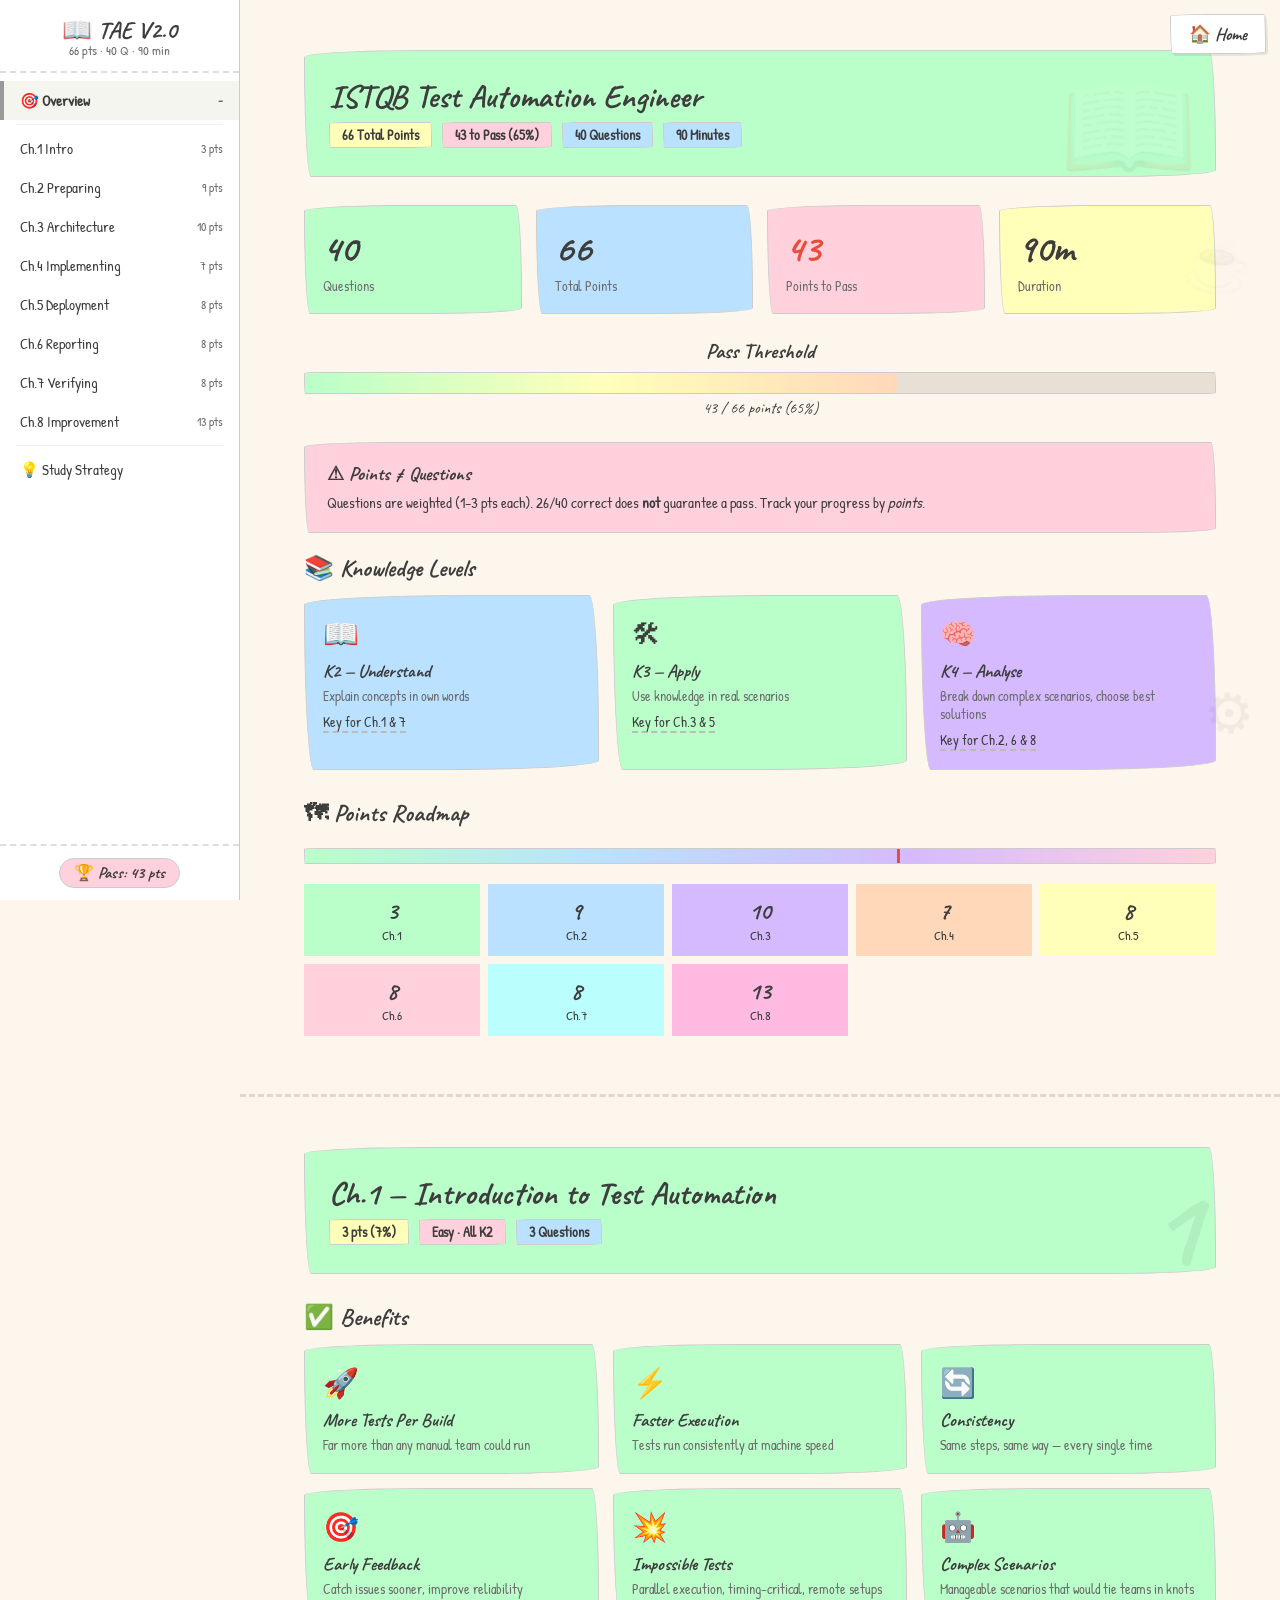
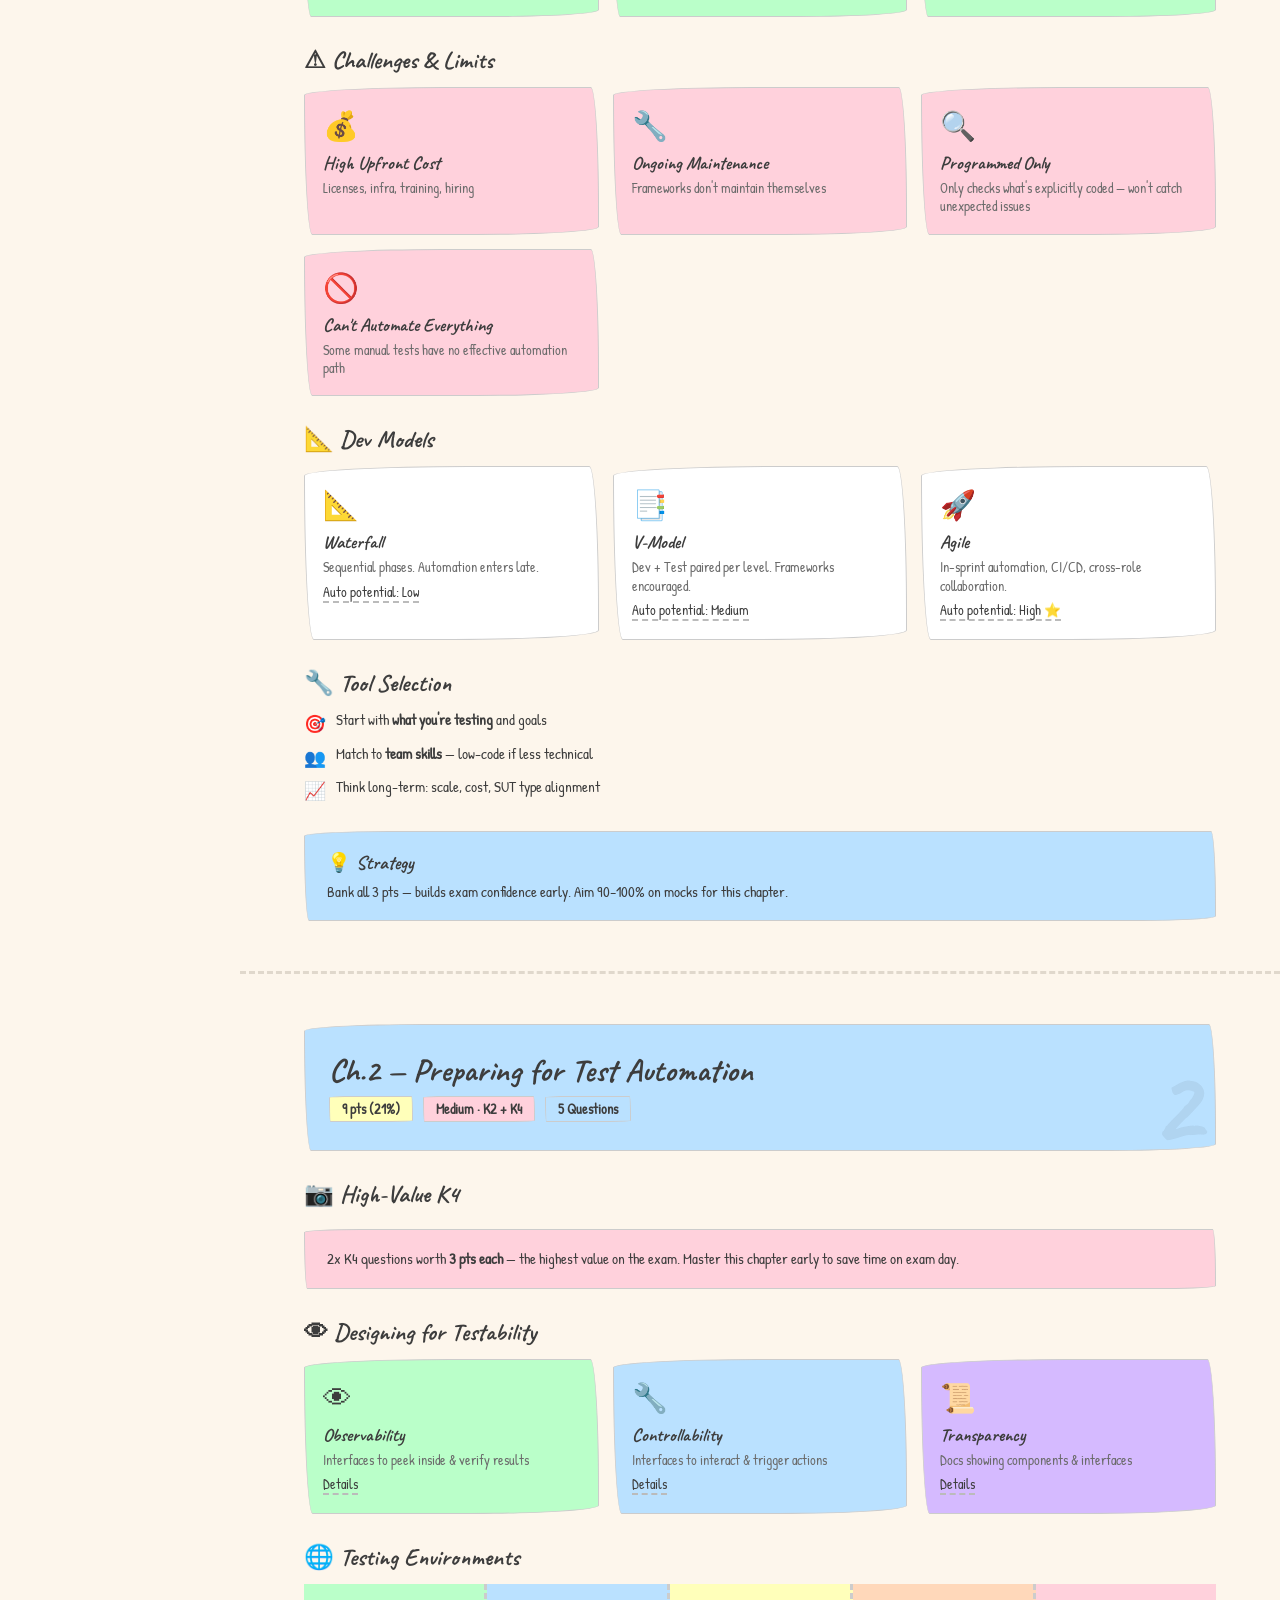
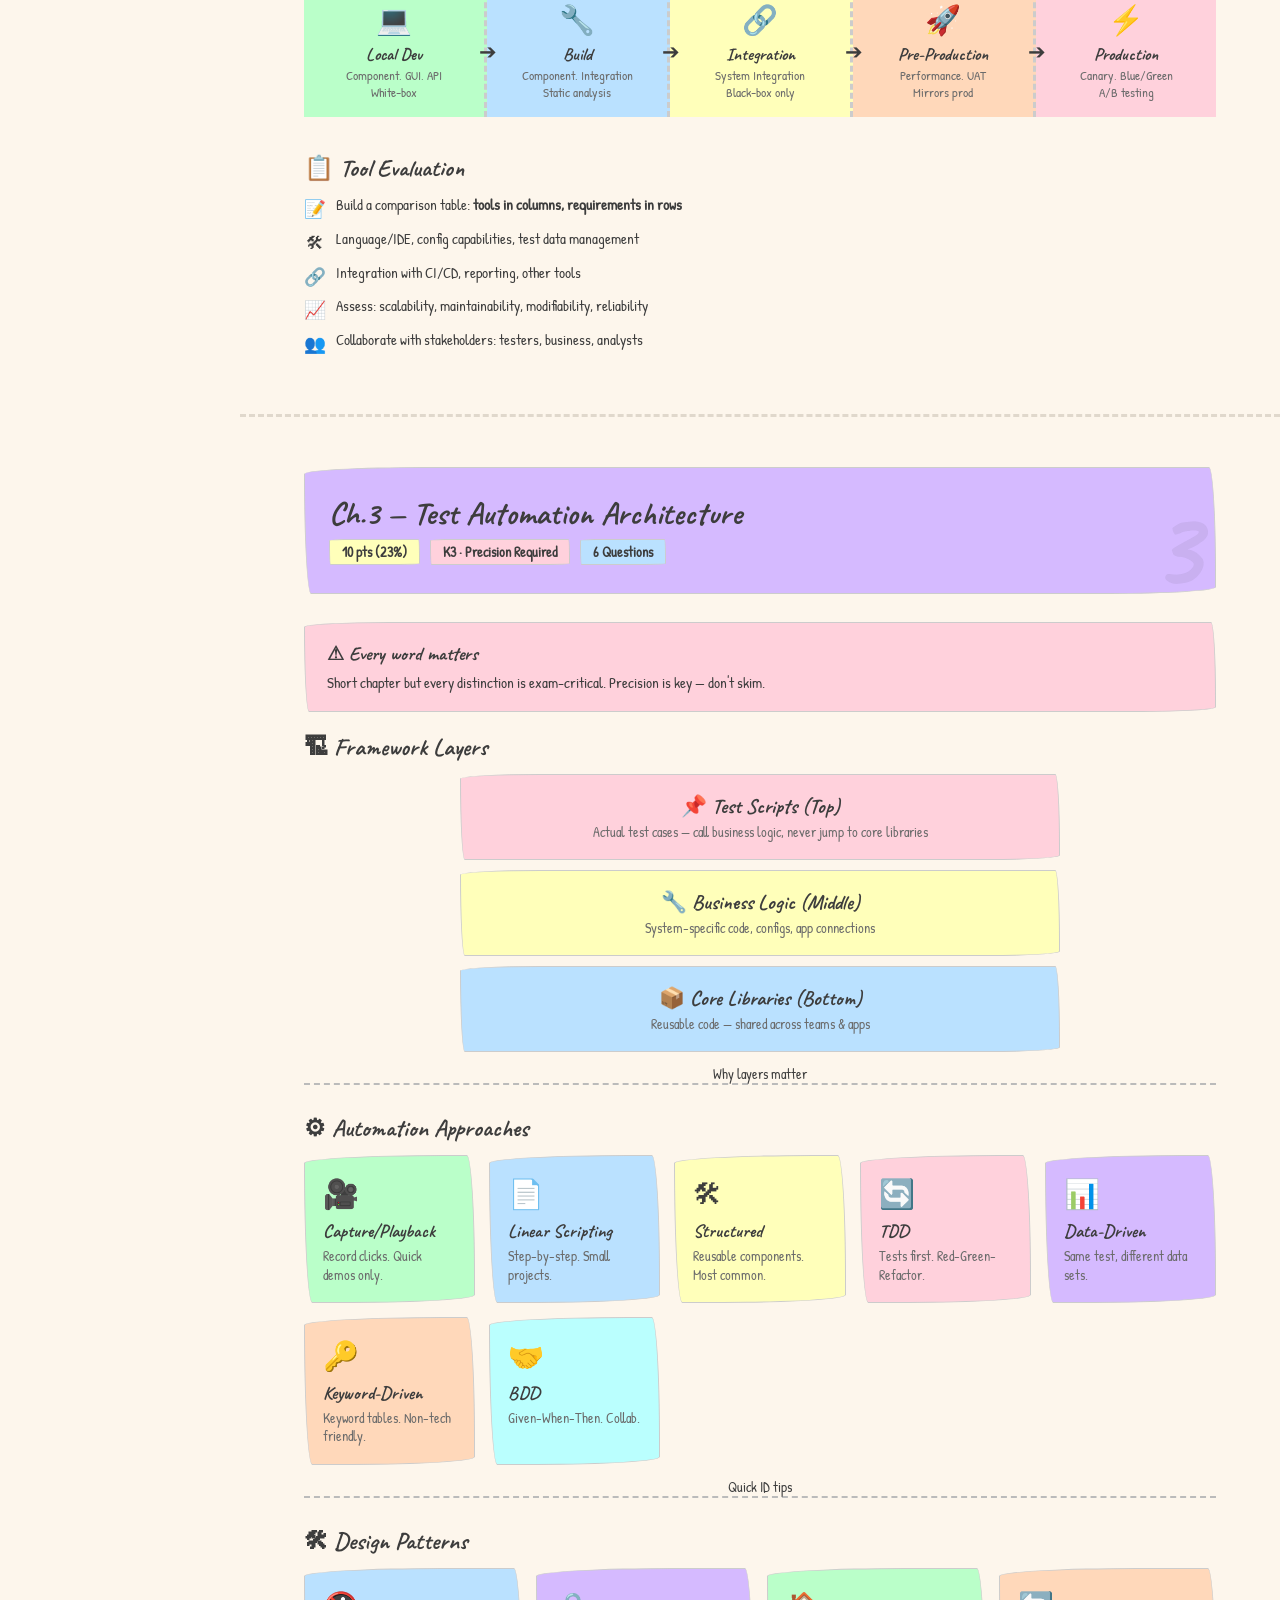
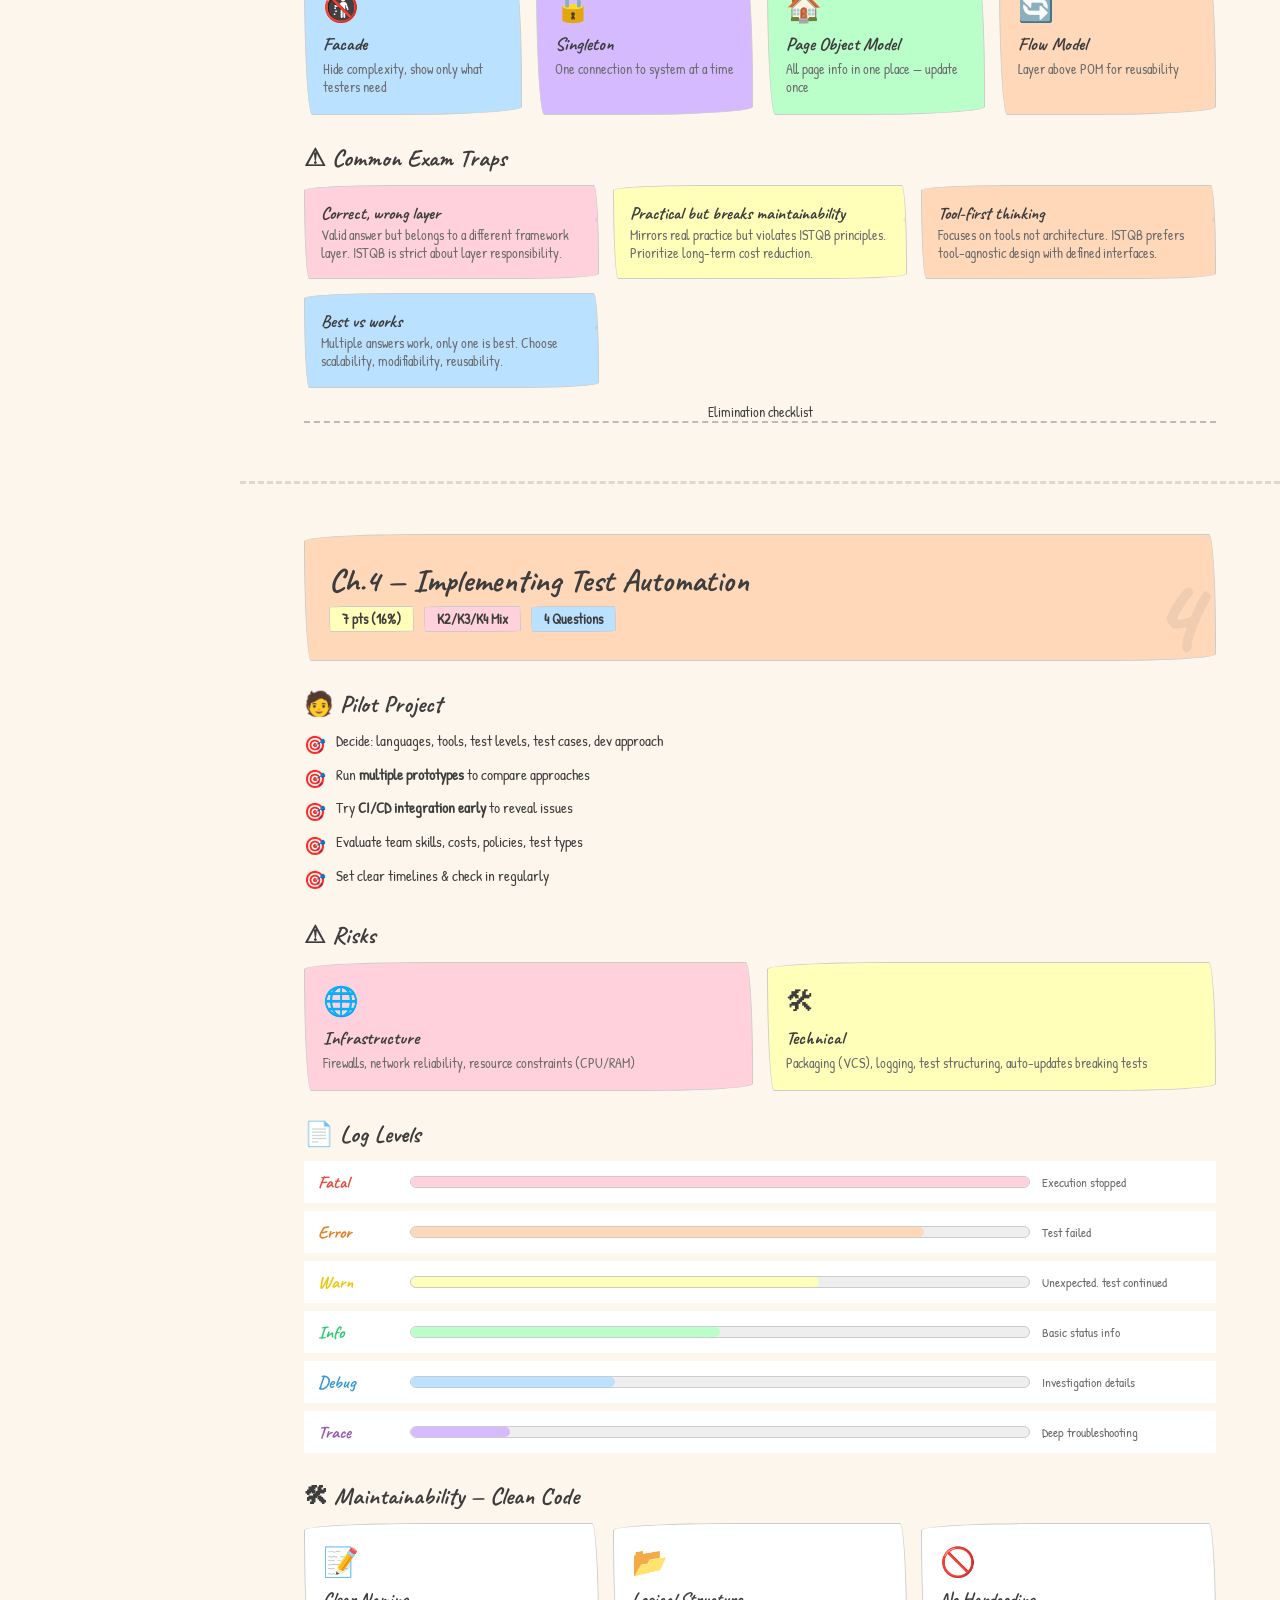
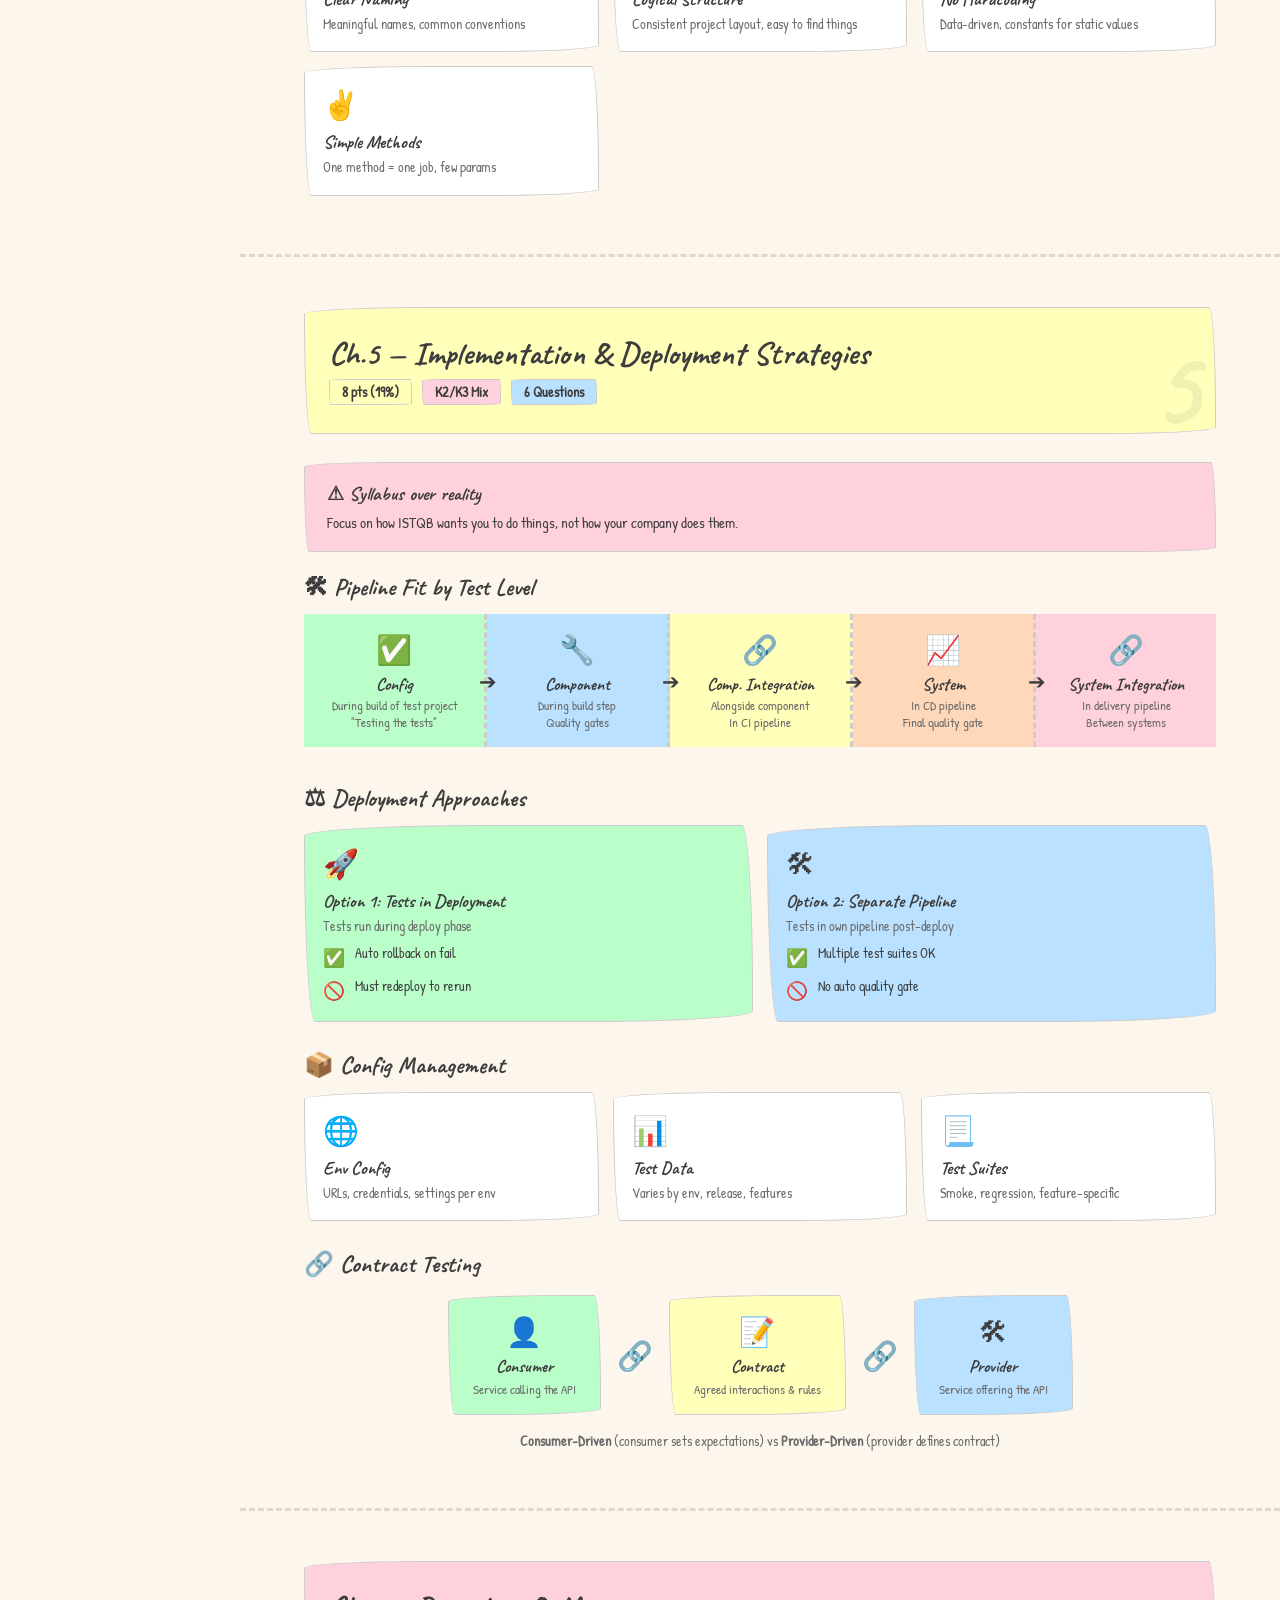
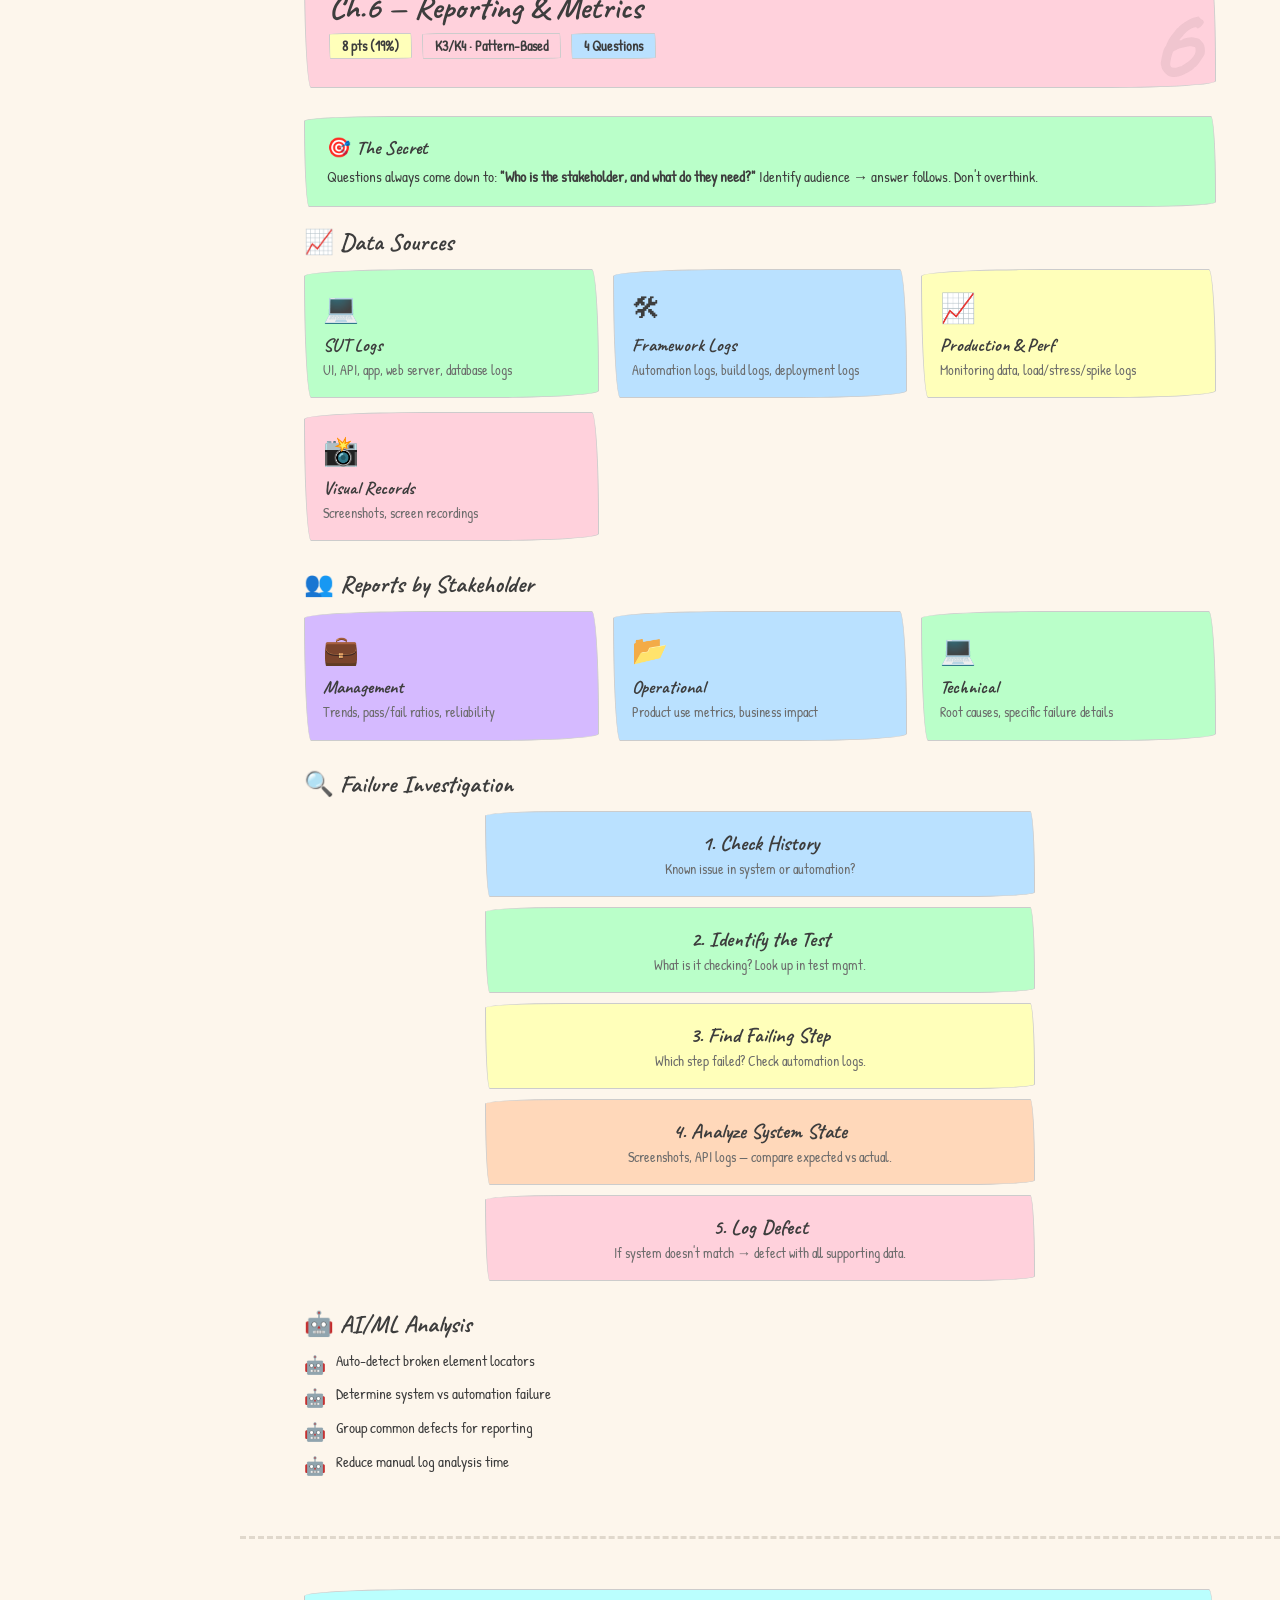
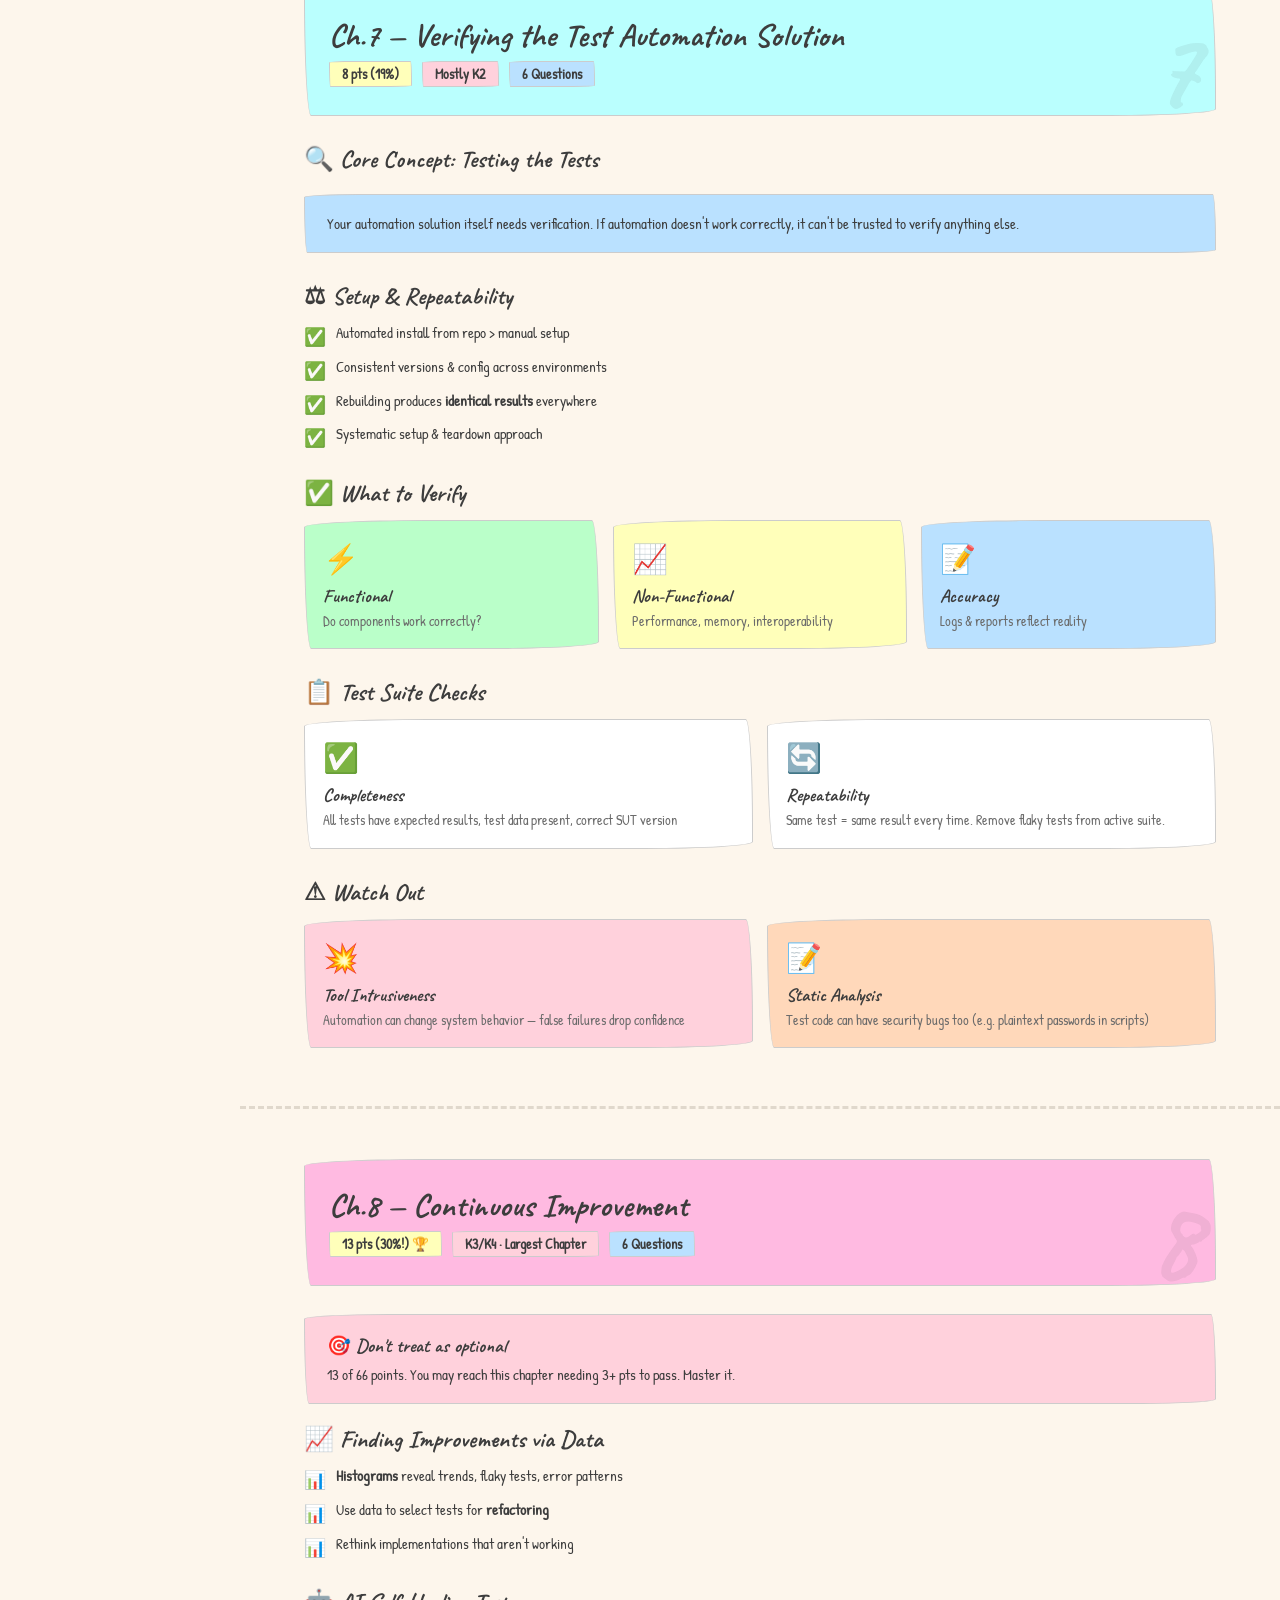
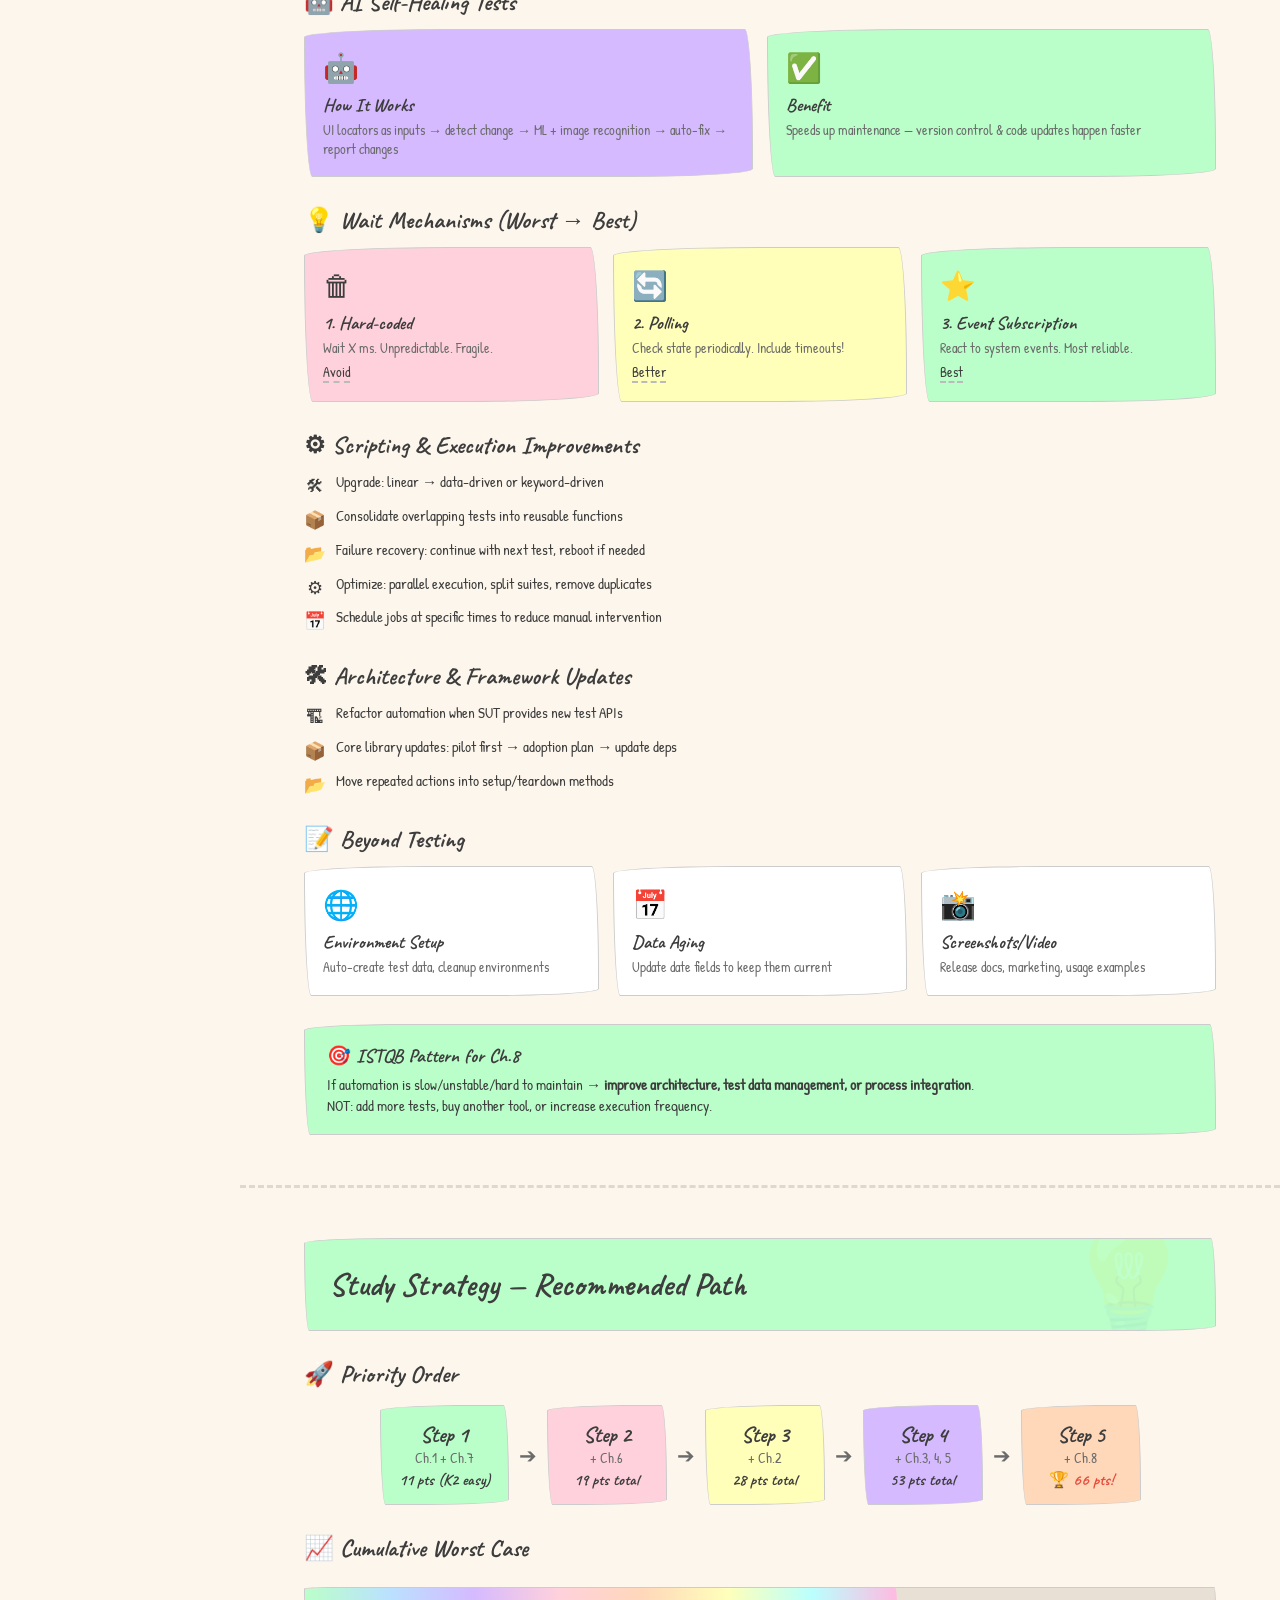
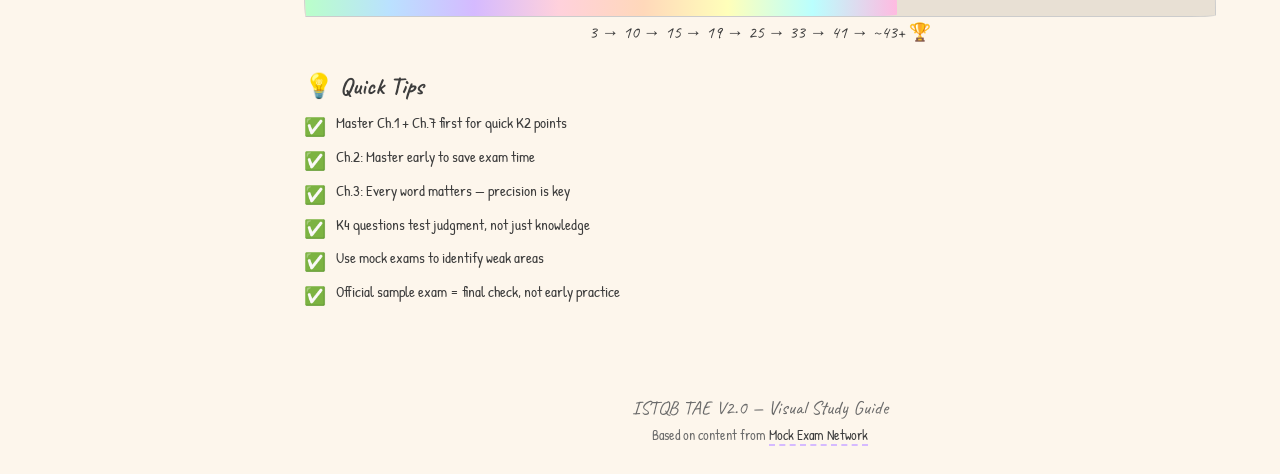
==== tae_2.0/index.html @ 982b53a1 "create first content" ====
<!DOCTYPE html>
<html lang="en">
<head>
<meta charset="UTF-8">
<meta name="viewport" content="width=device-width, initial-scale=1.0">
<title>ISTQB TAE V2.0 - Infographic Study Guide</title>
<link href="https://fonts.googleapis.com/css2?family=Caveat:wght@400;600;700&family=Patrick+Hand&family=Inter:wght@300;400;500;600;700&display=swap" rel="stylesheet">
<style>
:root {
  --pastel-pink: #FFD1DC;
  --pastel-blue: #BAE1FF;
  --pastel-green: #BAFFC9;
  --pastel-yellow: #FFFFBA;
  --pastel-purple: #D5BAFF;
  --pastel-orange: #FFD8BA;
  --pastel-cyan: #BAFFFE;
  --pastel-rose: #FFBAE1;
  --bg: #FDF6EC;
  --text: #3D3D3D;
  --text-light: #6B6B6B;
  --shadow: rgba(0,0,0,0.08);
  --toc-w: 240px;
}
*{margin:0;padding:0;box-sizing:border-box}
html{scroll-behavior:smooth}
body{background:var(--bg);color:var(--text);font-family:'Patrick Hand',cursive;overflow-x:hidden}

/* ─── Floating TOC Sidebar ─── */
.toc-overlay{display:none;position:fixed;inset:0;background:rgba(0,0,0,.3);z-index:998}
.toc-sidebar{position:fixed;top:0;left:0;width:var(--toc-w);height:100vh;background:#fff;border-right:1.5px solid #ccc;z-index:999;display:flex;flex-direction:column;transition:transform .3s}
.toc-sidebar.hidden{transform:translateX(-100%)}
.toc-header{padding:18px 16px 12px;border-bottom:2px dashed #ddd;text-align:center}
.toc-header h3{font-family:'Caveat',cursive;font-size:1.5rem;line-height:1}
.toc-header .toc-sub{font-size:.8rem;color:var(--text-light)}
.toc-list{flex:1;overflow-y:auto;padding:8px 0}
.toc-list::-webkit-scrollbar{width:4px}
.toc-list::-webkit-scrollbar-thumb{background:#ccc;border-radius:2px}
.toc-item{display:block;padding:9px 16px;font-size:.95rem;color:var(--text);text-decoration:none;border-left:4px solid transparent;transition:all .2s;cursor:pointer;position:relative}
.toc-item:hover{background:#fafafa;border-left-color:var(--pastel-purple)}
.toc-item.active{border-left-color:#999;background:#f5f5f0;font-weight:600}
.toc-item .toc-pts{font-size:.78rem;color:var(--text-light);float:right;margin-top:2px}
.toc-divider{height:1px;background:#eee;margin:4px 16px}
.toc-togo{padding:12px 16px;border-top:2px dashed #ddd;text-align:center}
.toc-togo .pass-pill{display:inline-block;padding:4px 14px;border-radius:20px;background:var(--pastel-pink);border:1.5px solid #ccc;font-family:'Caveat',cursive;font-size:1rem;font-weight:700}

/* TOC toggle button */
.toc-toggle{position:fixed;top:14px;left:14px;z-index:1000;width:42px;height:42px;border-radius:50%;background:#fff;border:1.5px solid #ccc;font-size:1.2rem;cursor:pointer;display:none;align-items:center;justify-content:center;box-shadow:2px 2px 0 var(--shadow);transition:transform .2s}
.toc-toggle:hover{transform:scale(1.1)}
.toc-toggle.show{display:flex}

/* ─── Main Content ─── */
.main-content{margin-left:var(--toc-w);transition:margin .3s}
.main-content.full{margin-left:0}

/* ─── Shared ─── */
.sketch-border{border:1.5px solid #ccc;border-radius:255px 15px 225px 15px/15px 225px 15px 255px}
.section-wrap{max-width:960px;margin:0 auto;padding:0 24px}

/* Chapter Section */
.chapter-section{padding:50px 0 30px;min-height:60vh}
.chapter-section+.chapter-section{border-top:3px dashed #e0d8cc}
.ch-banner{padding:28px 24px;margin-bottom:28px;position:relative;overflow:hidden}
.ch-banner::after{content:attr(data-ch);position:absolute;right:16px;bottom:-10px;font-family:'Caveat',cursive;font-size:7rem;font-weight:700;opacity:.08;line-height:1}
.ch-banner .ch-title{font-family:'Caveat',cursive;font-size:2rem;font-weight:700;line-height:1.1}
.ch-banner .ch-meta{margin-top:8px;display:flex;flex-wrap:wrap;gap:10px;align-items:center}
.ch-tag{display:inline-block;padding:3px 12px;border-radius:255px 15px 225px 15px/15px 225px 15px 255px;border:1.5px solid #ccc;font-size:.85rem;font-weight:600}
.ch-tag.pts{background:var(--pastel-yellow)}
.ch-tag.diff{background:var(--pastel-pink)}
.ch-tag.ks{background:var(--pastel-blue)}

/* Subsection */
.sub-section{margin-bottom:28px}
.sub-title{font-family:'Caveat',cursive;font-size:1.5rem;font-weight:700;margin-bottom:12px;display:flex;align-items:center;gap:8px}

/* Cards grid */
.card-grid{display:grid;gap:14px}
.card-grid.cols-2{grid-template-columns:repeat(auto-fit,minmax(280px,1fr))}
.card-grid.cols-3{grid-template-columns:repeat(auto-fit,minmax(200px,1fr))}
.card-grid.cols-4{grid-template-columns:repeat(auto-fit,minmax(160px,1fr))}
.info-card{background:#fff;padding:18px;transition:transform .3s}
.info-card:hover{transform:translateY(-3px);box-shadow:0 6px 20px var(--shadow)}
.info-card .ic-icon{font-size:1.8rem;margin-bottom:6px}
.info-card .ic-title{font-family:'Caveat',cursive;font-size:1.15rem;font-weight:700}
.info-card .ic-desc{font-size:.88rem;color:var(--text-light);margin-top:4px;line-height:1.3}

/* Bullet list */
.bullet-list{display:flex;flex-direction:column;gap:8px}
.bullet-item{display:flex;align-items:flex-start;gap:10px;font-size:.95rem;line-height:1.35}
.bullet-item .bi-icon{font-size:1.1rem;min-width:22px;text-align:center;margin-top:2px}
.bullet-item .bi-label{font-weight:600}

/* Layer stack */
.layer-stack{display:flex;flex-direction:column;gap:10px;max-width:600px;margin:0 auto}
.layer-box{padding:18px 22px;background:#fff;text-align:center;transition:transform .3s}
.layer-box:hover{transform:scale(1.03)}
.layer-box .layer-name{font-family:'Caveat',cursive;font-size:1.3rem;font-weight:700}
.layer-box .layer-desc{font-size:.9rem;color:var(--text-light);margin-top:3px}

/* Flow diagram */
.flow-row{display:flex;align-items:stretch;gap:0;overflow-x:auto;padding-bottom:8px}
.flow-node{flex:1;min-width:140px;padding:16px 12px;text-align:center;background:#fff;position:relative;border-right:3px dashed #ccc}
.flow-node:last-child{border-right:none}
.flow-node .fn-icon{font-size:1.8rem;margin-bottom:4px}
.flow-node .fn-name{font-family:'Caveat',cursive;font-size:1.1rem;font-weight:700}
.flow-node .fn-desc{font-size:.8rem;color:var(--text-light);margin-top:3px;line-height:1.3}
.flow-arrow{position:absolute;right:-13px;top:50%;transform:translateY(-50%);font-size:1.3rem;z-index:2}

/* Bar chart rows */
.bar-rows{display:flex;flex-direction:column;gap:8px}
.bar-row{display:flex;align-items:center;gap:12px;padding:10px 14px;background:#fff;transition:transform .2s}
.bar-row:hover{transform:translateX(4px)}
.bar-label{font-family:'Caveat',cursive;font-size:1.1rem;font-weight:700;min-width:80px}
.bar-track{flex:1;height:12px;background:#eee;border:1.5px solid #ccc;border-radius:6px;overflow:hidden}
.bar-fill{height:100%;border-radius:6px;transition:width 1s ease}
.bar-desc{font-size:.82rem;color:var(--text-light);min-width:160px}

/* Tooltips */
.tt{position:relative;border-bottom:2px dashed #bbb;cursor:help}
.tt-box{display:none;position:absolute;bottom:calc(100% + 10px);left:50%;transform:translateX(-50%);background:#fff;border:1.5px solid #ccc;border-radius:15px 255px 15px 225px/225px 15px 255px 15px;padding:14px 16px;width:270px;font-size:.88rem;line-height:1.35;z-index:100;box-shadow:4px 4px 0 var(--shadow)}
.tt-box::after{content:'';position:absolute;top:100%;left:50%;transform:translateX(-50%);border:7px solid transparent;border-top-color:var(--text)}
.tt:hover .tt-box{display:block}

/* Tip/Warning boxes */
.tip-box{padding:18px 22px;margin:20px 0;border:1.5px solid #ccc;font-size:.95rem;line-height:1.4}
.tip-box h4{font-family:'Caveat',cursive;font-size:1.2rem;margin-bottom:4px}
.tip-box.warn{background:var(--pastel-pink)}
.tip-box.info{background:var(--pastel-blue)}
.tip-box.success{background:var(--pastel-green)}

/* Contract diagram */
.contract-row{display:flex;align-items:center;justify-content:center;gap:16px;flex-wrap:wrap;margin:16px 0}
.contract-box{padding:16px 24px;background:#fff;text-align:center;min-width:150px}
.contract-box .ct-icon{font-size:1.8rem;margin-bottom:4px}
.contract-box .ct-name{font-family:'Caveat',cursive;font-size:1.1rem;font-weight:700}
.contract-box .ct-desc{font-size:.82rem;color:var(--text-light);margin-top:3px}
.contract-arrow{font-size:1.8rem;color:var(--text-light)}

/* Trap cards */
.trap-card{background:#fff;padding:16px;position:relative;overflow:hidden}
.trap-card::before{content:'!';position:absolute;top:-10px;right:-4px;font-family:'Caveat',cursive;font-size:3rem;font-weight:700;opacity:.08}
.trap-card .tc-name{font-family:'Caveat',cursive;font-size:1.1rem;font-weight:700;margin-bottom:3px}
.trap-card .tc-desc{font-size:.85rem;color:var(--text-light);line-height:1.3}

/* Score meters */
.meter-wrap{margin:24px 0;text-align:center}
.meter-wrap h4{font-family:'Caveat',cursive;font-size:1.3rem;margin-bottom:8px}
.meter-track{width:100%;height:22px;background:#E8E0D4;border:1.5px solid #ccc;border-radius:255px 15px 225px 15px/15px 225px 15px 255px;overflow:hidden}
.meter-fill{height:100%;transition:width 1.5s ease;border-radius:255px 15px 225px 15px/15px 225px 15px 255px}
.meter-label{font-family:'Caveat',cursive;font-size:1rem;margin-top:4px}

/* Progress bar (roadmap) */
.progress-track{width:100%;height:16px;background:#E8E0D4;border:1.5px solid #ccc;border-radius:255px 15px 225px 15px/15px 225px 15px 255px;margin:20px 0;position:relative;overflow:hidden}
.progress-fill{height:100%;width:0%;background:linear-gradient(90deg,var(--pastel-green),var(--pastel-blue),var(--pastel-purple),var(--pastel-pink));transition:width 1.5s ease}
.pass-line{position:absolute;left:65%;top:-4px;height:24px;width:3px;background:#E74C3C;z-index:3}
.pass-label{position:absolute;left:65%;top:-20px;transform:translateX(-50%);font-family:'Caveat',cursive;font-size:.85rem;color:#E74C3C;font-weight:700;white-space:nowrap}

/* Strategy steps */
.strat-flow{display:flex;flex-wrap:wrap;gap:10px;justify-content:center;margin:16px 0}
.strat-step{padding:14px 18px;background:#fff;text-align:center;min-width:120px;transition:transform .3s}
.strat-step:hover{transform:translateY(-3px)}
.strat-step .ss-num{font-family:'Caveat',cursive;font-size:1.4rem;font-weight:700}
.strat-step .ss-ch{font-size:.85rem;color:var(--text-light)}
.strat-step .ss-pts{font-family:'Caveat',cursive;font-size:1rem;font-weight:700;margin-top:3px}
.strat-arrow{display:flex;align-items:center;font-size:1.3rem;color:var(--text-light)}

/* Decorative */
.deco{position:fixed;pointer-events:none;opacity:.06;font-size:3.5rem;z-index:0}

/* Animate on scroll */
.anim{opacity:0;transform:translateY(24px);transition:opacity .6s,transform .6s}
.anim.vis{opacity:1;transform:none}

/* Responsive */
@media(max-width:860px){
  .toc-sidebar{transform:translateX(-100%)}
  .toc-sidebar.open{transform:translateX(0)}
  .toc-overlay.show{display:block}
  .toc-toggle.show{display:flex}
  .main-content{margin-left:0!important}
  .flow-row{flex-direction:column}
  .flow-node{border-right:none;border-bottom:3px dashed #ccc}
  .flow-node:last-child{border-bottom:none}
  .flow-arrow{display:none}
  .card-grid.cols-2,.card-grid.cols-3,.card-grid.cols-4{grid-template-columns:1fr}
  .contract-row{flex-direction:column}
  .strat-flow{flex-direction:column;align-items:center}
  .strat-arrow{transform:rotate(90deg)}
}

/* Ch colors */
.bg-ch1{background:var(--pastel-green)}.bg-ch2{background:var(--pastel-blue)}.bg-ch3{background:var(--pastel-purple)}.bg-ch4{background:var(--pastel-orange)}.bg-ch5{background:var(--pastel-yellow)}.bg-ch6{background:var(--pastel-pink)}.bg-ch7{background:var(--pastel-cyan)}.bg-ch8{background:var(--pastel-rose)}

/* Scroll top */
.scroll-top{position:fixed;bottom:24px;right:24px;width:44px;height:44px;border-radius:50%;background:#fff;border:1.5px solid #ccc;font-size:1.3rem;cursor:pointer;display:none;align-items:center;justify-content:center;z-index:50;box-shadow:2px 2px 0 var(--shadow)}
.scroll-top:hover{transform:scale(1.1)}
.home-btn{display:inline-flex;align-items:center;gap:8px;padding:8px 18px;border-radius:255px 15px 225px 15px/15px 225px 15px 255px;border:1.5px solid #ccc;background:#fff;color:var(--text);text-decoration:none;font-family:'Caveat',cursive;font-size:1.1rem;font-weight:700;box-shadow:2px 2px 0 var(--shadow);transition:transform .2s,background .2s}
.home-btn:hover{transform:translateY(-2px) scale(1.03);background:var(--pastel-green)}
</style>
</head>
<body>

<!-- Decorative doodles -->
<div class="deco" style="top:8%;left:3%;transform:rotate(-12deg)">&#9998;</div>
<div class="deco" style="top:25%;right:2%;transform:rotate(8deg)">&#9749;</div>
<div class="deco" style="top:50%;left:1%;transform:rotate(4deg)">&#9997;</div>
<div class="deco" style="top:75%;right:2%;transform:rotate(-6deg)">&#9881;</div>

<a class="home-btn" href="../index.html" style="position:fixed;top:14px;right:14px;z-index:1001;">&#127968; Home</a>

<!-- ════════════════════════════════════════════ -->
<!-- TOC Sidebar -->
<!-- ════════════════════════════════════════════ -->
<div class="toc-overlay" id="tocOverlay"></div>
<aside class="toc-sidebar" id="tocSidebar">
  <div class="toc-header">
    <h3>&#128214; TAE V2.0</h3>
    <div class="toc-sub">66 pts &middot; 40 Q &middot; 90 min</div>
  </div>
  <nav class="toc-list">
    <a class="toc-item active" href="#overview" data-section="overview">&#127919; Overview <span class="toc-pts">-</span></a>
    <div class="toc-divider"></div>
    <a class="toc-item" href="#ch1" data-section="ch1">Ch.1 Intro <span class="toc-pts">3 pts</span></a>
    <a class="toc-item" href="#ch2" data-section="ch2">Ch.2 Preparing <span class="toc-pts">9 pts</span></a>
    <a class="toc-item" href="#ch3" data-section="ch3">Ch.3 Architecture <span class="toc-pts">10 pts</span></a>
    <a class="toc-item" href="#ch4" data-section="ch4">Ch.4 Implementing <span class="toc-pts">7 pts</span></a>
    <a class="toc-item" href="#ch5" data-section="ch5">Ch.5 Deployment <span class="toc-pts">8 pts</span></a>
    <a class="toc-item" href="#ch6" data-section="ch6">Ch.6 Reporting <span class="toc-pts">8 pts</span></a>
    <a class="toc-item" href="#ch7" data-section="ch7">Ch.7 Verifying <span class="toc-pts">8 pts</span></a>
    <a class="toc-item" href="#ch8" data-section="ch8">Ch.8 Improvement <span class="toc-pts">13 pts</span></a>
    <div class="toc-divider"></div>
    <a class="toc-item" href="#strategy" data-section="strategy">&#128161; Study Strategy</a>
  </nav>
  <div class="toc-togo">
    <div class="pass-pill">&#127942; Pass: 43 pts</div>
  </div>
</aside>

<!-- TOC toggle (mobile) -->
<button class="toc-toggle" id="tocToggle">&#9776;</button>

<!-- ════════════════════════════════════════════ -->
<!-- Main Content -->
<!-- ════════════════════════════════════════════ -->
<div class="main-content" id="mainContent">

<!-- ───────── OVERVIEW ───────── -->
<section class="chapter-section" id="overview">
  <div class="section-wrap">
    <div class="ch-banner sketch-border bg-ch1 anim" data-ch="&#128214;">
      <div class="ch-title">ISTQB Test Automation Engineer</div>
      <div class="ch-meta">
        <span class="ch-tag pts">66 Total Points</span>
        <span class="ch-tag diff">43 to Pass (65%)</span>
        <span class="ch-tag ks">40 Questions</span>
        <span class="ch-tag ks">90 Minutes</span>
      </div>
    </div>

    <!-- Quick Stats -->
    <div class="card-grid cols-4 anim" style="margin-bottom:24px">
      <div class="info-card sketch-border" style="background:var(--pastel-green)">
        <div style="font-family:'Caveat';font-size:2.4rem;font-weight:700">40</div>
        <div class="ic-desc">Questions</div>
      </div>
      <div class="info-card sketch-border" style="background:var(--pastel-blue)">
        <div style="font-family:'Caveat';font-size:2.4rem;font-weight:700">66</div>
        <div class="ic-desc">Total Points</div>
      </div>
      <div class="info-card sketch-border" style="background:var(--pastel-pink)">
        <div style="font-family:'Caveat';font-size:2.4rem;font-weight:700;color:#E74C3C">43</div>
        <div class="ic-desc">Points to Pass</div>
      </div>
      <div class="info-card sketch-border" style="background:var(--pastel-yellow)">
        <div style="font-family:'Caveat';font-size:2.4rem;font-weight:700">90m</div>
        <div class="ic-desc">Duration</div>
      </div>
    </div>

    <div class="meter-wrap anim">
      <h4>Pass Threshold</h4>
      <div class="meter-track"><div class="meter-fill" data-width="65" style="background:linear-gradient(90deg,var(--pastel-green),var(--pastel-yellow),var(--pastel-orange))"></div></div>
      <div class="meter-label">43 / 66 points (65%)</div>
    </div>

    <div class="tip-box warn sketch-border anim">
      <h4>&#9888; Points &ne; Questions</h4>
      Questions are weighted (1&ndash;3 pts each). 26/40 correct does <strong>not</strong> guarantee a pass. Track your progress by <em>points</em>.
    </div>

    <!-- K-Levels -->
    <div class="sub-section anim">
      <div class="sub-title">&#128218; Knowledge Levels</div>
      <div class="card-grid cols-3">
        <div class="info-card sketch-border" style="background:var(--pastel-blue)">
          <div class="ic-icon">&#128214;</div>
          <div class="ic-title">K2 &mdash; Understand</div>
          <div class="ic-desc">Explain concepts in own words</div>
          <div class="tt" style="display:inline-block;margin-top:8px;font-size:.85rem">Key for Ch.1 &amp; 7
            <div class="tt-box">Comprehension, not memorization. Ch.1 and 7 are mostly K2 &mdash; easy points if studied first.</div>
          </div>
        </div>
        <div class="info-card sketch-border" style="background:var(--pastel-green)">
          <div class="ic-icon">&#128736;</div>
          <div class="ic-title">K3 &mdash; Apply</div>
          <div class="ic-desc">Use knowledge in real scenarios</div>
          <div class="tt" style="display:inline-block;margin-top:8px;font-size:.85rem">Key for Ch.3 &amp; 5
            <div class="tt-box">Real situations requiring the right technique. Every word counts, especially Ch.3 framework layers.</div>
          </div>
        </div>
        <div class="info-card sketch-border" style="background:var(--pastel-purple)">
          <div class="ic-icon">&#129504;</div>
          <div class="ic-title">K4 &mdash; Analyse</div>
          <div class="ic-desc">Break down complex scenarios, choose best solutions</div>
          <div class="tt" style="display:inline-block;margin-top:8px;font-size:.85rem">Key for Ch.2, 6 &amp; 8
            <div class="tt-box">3 pts each &mdash; highest value. Multiple plausible answers; think like an architect. Compare, weigh trade-offs, choose the <em>best</em>.</div>
          </div>
        </div>
      </div>
    </div>

    <!-- Chapter Roadmap -->
    <div class="sub-section anim">
      <div class="sub-title">&#128506; Points Roadmap</div>
      <div class="progress-track">
        <div class="progress-fill" data-width="100"></div>
        <div class="pass-line"></div>
        <div class="pass-label">&#127919; Pass (43 pts)</div>
      </div>
      <div class="card-grid cols-4" style="gap:8px">
        <div class="info-card" style="background:var(--pastel-green);padding:12px;text-align:center">
          <div style="font-family:'Caveat';font-size:1.5rem;font-weight:700">3</div>
          <div style="font-size:.82rem">Ch.1</div>
        </div>
        <div class="info-card" style="background:var(--pastel-blue);padding:12px;text-align:center">
          <div style="font-family:'Caveat';font-size:1.5rem;font-weight:700">9</div>
          <div style="font-size:.82rem">Ch.2</div>
        </div>
        <div class="info-card" style="background:var(--pastel-purple);padding:12px;text-align:center">
          <div style="font-family:'Caveat';font-size:1.5rem;font-weight:700">10</div>
          <div style="font-size:.82rem">Ch.3</div>
        </div>
        <div class="info-card" style="background:var(--pastel-orange);padding:12px;text-align:center">
          <div style="font-family:'Caveat';font-size:1.5rem;font-weight:700">7</div>
          <div style="font-size:.82rem">Ch.4</div>
        </div>
        <div class="info-card" style="background:var(--pastel-yellow);padding:12px;text-align:center">
          <div style="font-family:'Caveat';font-size:1.5rem;font-weight:700">8</div>
          <div style="font-size:.82rem">Ch.5</div>
        </div>
        <div class="info-card" style="background:var(--pastel-pink);padding:12px;text-align:center">
          <div style="font-family:'Caveat';font-size:1.5rem;font-weight:700">8</div>
          <div style="font-size:.82rem">Ch.6</div>
        </div>
        <div class="info-card" style="background:var(--pastel-cyan);padding:12px;text-align:center">
          <div style="font-family:'Caveat';font-size:1.5rem;font-weight:700">8</div>
          <div style="font-size:.82rem">Ch.7</div>
        </div>
        <div class="info-card" style="background:var(--pastel-rose);padding:12px;text-align:center">
          <div style="font-family:'Caveat';font-size:1.5rem;font-weight:700">13</div>
          <div style="font-size:.82rem">Ch.8</div>
        </div>
      </div>
    </div>
  </div>
</section>

<!-- ───────── CHAPTER 1 ───────── -->
<section class="chapter-section" id="ch1">
  <div class="section-wrap">
    <div class="ch-banner sketch-border bg-ch1 anim" data-ch="1">
      <div class="ch-title">Ch.1 &mdash; Introduction to Test Automation</div>
      <div class="ch-meta">
        <span class="ch-tag pts">3 pts (7%)</span>
        <span class="ch-tag diff">Easy &middot; All K2</span>
        <span class="ch-tag ks">3 Questions</span>
      </div>
    </div>

    <div class="sub-section anim">
      <div class="sub-title">&#9989; Benefits</div>
      <div class="card-grid cols-2">
        <div class="info-card sketch-border" style="background:var(--pastel-green)"><div class="ic-icon">&#128640;</div><div class="ic-title">More Tests Per Build</div><div class="ic-desc">Far more than any manual team could run</div></div>
        <div class="info-card sketch-border" style="background:var(--pastel-green)"><div class="ic-icon">&#9889;</div><div class="ic-title">Faster Execution</div><div class="ic-desc">Tests run consistently at machine speed</div></div>
        <div class="info-card sketch-border" style="background:var(--pastel-green)"><div class="ic-icon">&#128260;</div><div class="ic-title">Consistency</div><div class="ic-desc">Same steps, same way &mdash; every single time</div></div>
        <div class="info-card sketch-border" style="background:var(--pastel-green)"><div class="ic-icon">&#127919;</div><div class="ic-title">Early Feedback</div><div class="ic-desc">Catch issues sooner, improve reliability</div></div>
        <div class="info-card sketch-border" style="background:var(--pastel-green)"><div class="ic-icon">&#128165;</div><div class="ic-title">Impossible Tests</div><div class="ic-desc">Parallel execution, timing-critical, remote setups</div></div>
        <div class="info-card sketch-border" style="background:var(--pastel-green)"><div class="ic-icon">&#129302;</div><div class="ic-title">Complex Scenarios</div><div class="ic-desc">Manageable scenarios that would tie teams in knots</div></div>
      </div>
    </div>

    <div class="sub-section anim">
      <div class="sub-title">&#9888; Challenges &amp; Limits</div>
      <div class="card-grid cols-2">
        <div class="info-card sketch-border" style="background:var(--pastel-pink)"><div class="ic-icon">&#128176;</div><div class="ic-title">High Upfront Cost</div><div class="ic-desc">Licenses, infra, training, hiring</div></div>
        <div class="info-card sketch-border" style="background:var(--pastel-pink)"><div class="ic-icon">&#128295;</div><div class="ic-title">Ongoing Maintenance</div><div class="ic-desc">Frameworks don't maintain themselves</div></div>
        <div class="info-card sketch-border" style="background:var(--pastel-pink)"><div class="ic-icon">&#128269;</div><div class="ic-title">Programmed Only</div><div class="ic-desc">Only checks what's explicitly coded &mdash; won't catch unexpected issues</div></div>
        <div class="info-card sketch-border" style="background:var(--pastel-pink)"><div class="ic-icon">&#128683;</div><div class="ic-title">Can't Automate Everything</div><div class="ic-desc">Some manual tests have no effective automation path</div></div>
      </div>
    </div>

    <div class="sub-section anim">
      <div class="sub-title">&#128208; Dev Models</div>
      <div class="card-grid cols-3">
        <div class="info-card sketch-border" style="background:#fff">
          <div class="ic-icon">&#128208;</div>
          <div class="ic-title">Waterfall</div>
          <div class="ic-desc">Sequential phases. Automation enters late.</div>
          <div class="tt" style="display:inline-block;margin-top:6px;font-size:.85rem">Auto potential: Low
            <div class="tt-box">Automation enters during/after dev. Tests run in dedicated testing phase. Limited scope vs Agile.</div>
          </div>
        </div>
        <div class="info-card sketch-border" style="background:#fff">
          <div class="ic-icon">&#128209;</div>
          <div class="ic-title">V-Model</div>
          <div class="ic-desc">Dev + Test paired per level. Frameworks encouraged.</div>
          <div class="tt" style="display:inline-block;margin-top:6px;font-size:.85rem">Auto potential: Medium
            <div class="tt-box">Each dev stage maps to a test level: Component &rarr; Integration &rarr; System &rarr; Acceptance. Frameworks at each level.</div>
          </div>
        </div>
        <div class="info-card sketch-border" style="background:#fff">
          <div class="ic-icon">&#128640;</div>
          <div class="ic-title">Agile</div>
          <div class="ic-desc">In-sprint automation, CI/CD, cross-role collaboration.</div>
          <div class="tt" style="display:inline-block;margin-top:6px;font-size:.85rem">Auto potential: High &#11088;
            <div class="tt-box">Richest opportunities. Teams define automation goals alongside business priorities. Best environment for automation.</div>
          </div>
        </div>
      </div>
    </div>

    <div class="sub-section anim">
      <div class="sub-title">&#128295; Tool Selection</div>
      <div class="bullet-list">
        <div class="bullet-item"><span class="bi-icon">&#127919;</span> <span>Start with <strong>what you're testing</strong> and goals</span></div>
        <div class="bullet-item"><span class="bi-icon">&#128101;</span> <span>Match to <strong>team skills</strong> &mdash; low-code if less technical</span></div>
        <div class="bullet-item"><span class="bi-icon">&#128200;</span> <span>Think long-term: scale, cost, SUT type alignment</span></div>
      </div>
    </div>

    <div class="tip-box info sketch-border anim">
      <h4>&#128161; Strategy</h4>
      Bank all 3 pts &mdash; builds exam confidence early. Aim 90&ndash;100% on mocks for this chapter.
    </div>
  </div>
</section>

<!-- ───────── CHAPTER 2 ───────── -->
<section class="chapter-section" id="ch2">
  <div class="section-wrap">
    <div class="ch-banner sketch-border bg-ch2 anim" data-ch="2">
      <div class="ch-title">Ch.2 &mdash; Preparing for Test Automation</div>
      <div class="ch-meta">
        <span class="ch-tag pts">9 pts (21%)</span>
        <span class="ch-tag diff">Medium &middot; K2 + K4</span>
        <span class="ch-tag ks">5 Questions</span>
      </div>
    </div>

    <div class="sub-section anim">
      <div class="sub-title">&#128247; High-Value K4</div>
      <div class="tip-box warn sketch-border">
        2x K4 questions worth <strong>3 pts each</strong> &mdash; the highest value on the exam. Master this chapter early to save time on exam day.
      </div>
    </div>

    <div class="sub-section anim">
      <div class="sub-title">&#128065; Designing for Testability</div>
      <div class="card-grid cols-3">
        <div class="info-card sketch-border" style="background:var(--pastel-green)">
          <div class="ic-icon">&#128065;</div>
          <div class="ic-title">Observability</div>
          <div class="ic-desc">Interfaces to peek inside &amp; verify results</div>
          <div class="tt" style="display:inline-block;margin-top:6px;font-size:.85rem">Details
            <div class="tt-box">Expose internal state so test cases can check actual vs expected outcomes. Without it, you can't confirm correctness.</div>
          </div>
        </div>
        <div class="info-card sketch-border" style="background:var(--pastel-blue)">
          <div class="ic-icon">&#128295;</div>
          <div class="ic-title">Controllability</div>
          <div class="ic-desc">Interfaces to interact &amp; trigger actions</div>
          <div class="tt" style="display:inline-block;margin-top:6px;font-size:.85rem">Details
            <div class="tt-box">UI elements, function calls, TCP/IP, USB, electronic signals. Without controllability, you can't drive tests.</div>
          </div>
        </div>
        <div class="info-card sketch-border" style="background:var(--pastel-purple)">
          <div class="ic-icon">&#128220;</div>
          <div class="ic-title">Transparency</div>
          <div class="ic-desc">Docs showing components &amp; interfaces</div>
          <div class="tt" style="display:inline-block;margin-top:6px;font-size:.85rem">Details
            <div class="tt-box">Architecture docs lay out components and interfaces at every test level, supporting quality.</div>
          </div>
        </div>
      </div>
    </div>

    <div class="sub-section anim">
      <div class="sub-title">&#127760; Testing Environments</div>
      <div class="flow-row">
        <div class="flow-node" style="background:var(--pastel-green)">
          <div class="fn-icon">&#128187;</div>
          <div class="fn-name">Local Dev</div>
          <div class="fn-desc">Component, GUI, API<br>White-box</div>
          <div class="flow-arrow">&#10132;</div>
        </div>
        <div class="flow-node" style="background:var(--pastel-blue)">
          <div class="fn-icon">&#128295;</div>
          <div class="fn-name">Build</div>
          <div class="fn-desc">Component, Integration<br>Static analysis</div>
          <div class="flow-arrow">&#10132;</div>
        </div>
        <div class="flow-node" style="background:var(--pastel-yellow)">
          <div class="fn-icon">&#128279;</div>
          <div class="fn-name">Integration</div>
          <div class="fn-desc">System Integration<br>Black-box only</div>
          <div class="flow-arrow">&#10132;</div>
        </div>
        <div class="flow-node" style="background:var(--pastel-orange)">
          <div class="fn-icon">&#128640;</div>
          <div class="fn-name">Pre-Production</div>
          <div class="fn-desc">Performance, UAT<br>Mirrors prod</div>
          <div class="flow-arrow">&#10132;</div>
        </div>
        <div class="flow-node" style="background:var(--pastel-pink)">
          <div class="fn-icon">&#9889;</div>
          <div class="fn-name">Production</div>
          <div class="fn-desc">Canary, Blue/Green<br>A/B testing</div>
        </div>
      </div>
    </div>

    <div class="sub-section anim">
      <div class="sub-title">&#128203; Tool Evaluation</div>
      <div class="bullet-list">
        <div class="bullet-item"><span class="bi-icon">&#128221;</span> <span>Build a comparison table: <strong>tools in columns, requirements in rows</strong></span></div>
        <div class="bullet-item"><span class="bi-icon">&#128736;</span> <span>Language/IDE, config capabilities, test data management</span></div>
        <div class="bullet-item"><span class="bi-icon">&#128279;</span> <span>Integration with CI/CD, reporting, other tools</span></div>
        <div class="bullet-item"><span class="bi-icon">&#128200;</span> <span>Assess: scalability, maintainability, modifiability, reliability</span></div>
        <div class="bullet-item"><span class="bi-icon">&#128101;</span> <span>Collaborate with stakeholders: testers, business, analysts</span></div>
      </div>
    </div>
  </div>
</section>

<!-- ───────── CHAPTER 3 ───────── -->
<section class="chapter-section" id="ch3">
  <div class="section-wrap">
    <div class="ch-banner sketch-border bg-ch3 anim" data-ch="3">
      <div class="ch-title">Ch.3 &mdash; Test Automation Architecture</div>
      <div class="ch-meta">
        <span class="ch-tag pts">10 pts (23%)</span>
        <span class="ch-tag diff">K3 &middot; Precision Required</span>
        <span class="ch-tag ks">6 Questions</span>
      </div>
    </div>

    <div class="tip-box warn sketch-border anim">
      <h4>&#9888; Every word matters</h4>
      Short chapter but every distinction is exam-critical. Precision is key &mdash; don't skim.
    </div>

    <div class="sub-section anim">
      <div class="sub-title">&#127959; Framework Layers</div>
      <div class="layer-stack">
        <div class="layer-box sketch-border" style="background:var(--pastel-pink)">
          <div class="layer-name">&#128204; Test Scripts (Top)</div>
          <div class="layer-desc">Actual test cases &mdash; call business logic, never jump to core libraries</div>
        </div>
        <div class="layer-box sketch-border" style="background:var(--pastel-yellow)">
          <div class="layer-name">&#128295; Business Logic (Middle)</div>
          <div class="layer-desc">System-specific code, configs, app connections</div>
        </div>
        <div class="layer-box sketch-border" style="background:var(--pastel-blue)">
          <div class="layer-name">&#128230; Core Libraries (Bottom)</div>
          <div class="layer-desc">Reusable code &mdash; shared across teams &amp; apps</div>
        </div>
      </div>
      <div class="tt" style="display:block;text-align:center;margin-top:12px;font-size:.9rem">Why layers matter
        <div class="tt-box" style="left:50%">Reuse core libs across projects, enforce separation of concerns, reduce long-term costs.</div>
      </div>
    </div>

    <div class="sub-section anim">
      <div class="sub-title">&#9881; Automation Approaches</div>
      <div class="card-grid cols-4">
        <div class="info-card sketch-border" style="background:var(--pastel-green)"><div class="ic-icon">&#127909;</div><div class="ic-title">Capture/Playback</div><div class="ic-desc">Record clicks. Quick demos only.</div></div>
        <div class="info-card sketch-border" style="background:var(--pastel-blue)"><div class="ic-icon">&#128196;</div><div class="ic-title">Linear Scripting</div><div class="ic-desc">Step-by-step. Small projects.</div></div>
        <div class="info-card sketch-border" style="background:var(--pastel-yellow)"><div class="ic-icon">&#128736;</div><div class="ic-title">Structured</div><div class="ic-desc">Reusable components. Most common.</div></div>
        <div class="info-card sketch-border" style="background:var(--pastel-pink)"><div class="ic-icon">&#128260;</div><div class="ic-title">TDD</div><div class="ic-desc">Tests first. Red-Green-Refactor.</div></div>
        <div class="info-card sketch-border" style="background:var(--pastel-purple)"><div class="ic-icon">&#128202;</div><div class="ic-title">Data-Driven</div><div class="ic-desc">Same test, different data sets.</div></div>
        <div class="info-card sketch-border" style="background:var(--pastel-orange)"><div class="ic-icon">&#128273;</div><div class="ic-title">Keyword-Driven</div><div class="ic-desc">Keyword tables. Non-tech friendly.</div></div>
        <div class="info-card sketch-border" style="background:var(--pastel-cyan)"><div class="ic-icon">&#129309;</div><div class="ic-title">BDD</div><div class="ic-desc">Given-When-Then. Collab.</div></div>
      </div>
      <div class="tt" style="display:block;text-align:center;margin-top:12px;font-size:.9rem">Quick ID tips
        <div class="tt-box" style="left:50%">Reuse test logic = modular. External data = data-driven. Non-tech keywords = keyword-driven.</div>
      </div>
    </div>

    <div class="sub-section anim">
      <div class="sub-title">&#128736; Design Patterns</div>
      <div class="card-grid cols-4">
        <div class="info-card sketch-border" style="background:var(--pastel-blue)"><div class="ic-icon">&#128687;</div><div class="ic-title">Facade</div><div class="ic-desc">Hide complexity, show only what testers need</div></div>
        <div class="info-card sketch-border" style="background:var(--pastel-purple)"><div class="ic-icon">&#128274;</div><div class="ic-title">Singleton</div><div class="ic-desc">One connection to system at a time</div></div>
        <div class="info-card sketch-border" style="background:var(--pastel-green)"><div class="ic-icon">&#127968;</div><div class="ic-title">Page Object Model</div><div class="ic-desc">All page info in one place &mdash; update once</div></div>
        <div class="info-card sketch-border" style="background:var(--pastel-orange)"><div class="ic-icon">&#128260;</div><div class="ic-title">Flow Model</div><div class="ic-desc">Layer above POM for reusability</div></div>
      </div>
    </div>

    <div class="sub-section anim">
      <div class="sub-title">&#9888; Common Exam Traps</div>
      <div class="card-grid cols-2">
        <div class="trap-card sketch-border" style="background:var(--pastel-pink)"><div class="tc-name">Correct, wrong layer</div><div class="tc-desc">Valid answer but belongs to a different framework layer. ISTQB is strict about layer responsibility.</div></div>
        <div class="trap-card sketch-border" style="background:var(--pastel-yellow)"><div class="tc-name">Practical but breaks maintainability</div><div class="tc-desc">Mirrors real practice but violates ISTQB principles. Prioritize long-term cost reduction.</div></div>
        <div class="trap-card sketch-border" style="background:var(--pastel-orange)"><div class="tc-name">Tool-first thinking</div><div class="tc-desc">Focuses on tools not architecture. ISTQB prefers tool-agnostic design with defined interfaces.</div></div>
        <div class="trap-card sketch-border" style="background:var(--pastel-blue)"><div class="tc-name">Best vs works</div><div class="tc-desc">Multiple answers work, only one is best. Choose scalability, modifiability, reusability.</div></div>
      </div>
      <div class="tt" style="display:block;text-align:center;margin-top:14px;font-size:.9rem">Elimination checklist
        <div class="tt-box" style="left:50%">When stuck: (1) Separates concerns? (2) Reduces maintenance? (3) Scales? (4) Fits team? (5) Avoids lock-in? Eliminate if fails 2+.</div>
      </div>
    </div>
  </div>
</section>

<!-- ───────── CHAPTER 4 ───────── -->
<section class="chapter-section" id="ch4">
  <div class="section-wrap">
    <div class="ch-banner sketch-border bg-ch4 anim" data-ch="4">
      <div class="ch-title">Ch.4 &mdash; Implementing Test Automation</div>
      <div class="ch-meta">
        <span class="ch-tag pts">7 pts (16%)</span>
        <span class="ch-tag diff">K2/K3/K4 Mix</span>
        <span class="ch-tag ks">4 Questions</span>
      </div>
    </div>

    <div class="sub-section anim">
      <div class="sub-title">&#129489; Pilot Project</div>
      <div class="bullet-list">
        <div class="bullet-item"><span class="bi-icon">&#127919;</span> <span>Decide: languages, tools, test levels, test cases, dev approach</span></div>
        <div class="bullet-item"><span class="bi-icon">&#127919;</span> <span>Run <strong>multiple prototypes</strong> to compare approaches</span></div>
        <div class="bullet-item"><span class="bi-icon">&#127919;</span> <span>Try <strong>CI/CD integration early</strong> to reveal issues</span></div>
        <div class="bullet-item"><span class="bi-icon">&#127919;</span> <span>Evaluate team skills, costs, policies, test types</span></div>
        <div class="bullet-item"><span class="bi-icon">&#127919;</span> <span>Set clear timelines &amp; check in regularly</span></div>
      </div>
    </div>

    <div class="sub-section anim">
      <div class="sub-title">&#9888; Risks</div>
      <div class="card-grid cols-2">
        <div class="info-card sketch-border" style="background:var(--pastel-pink)">
          <div class="ic-icon">&#127760;</div>
          <div class="ic-title">Infrastructure</div>
          <div class="ic-desc">Firewalls, network reliability, resource constraints (CPU/RAM)</div>
        </div>
        <div class="info-card sketch-border" style="background:var(--pastel-yellow)">
          <div class="ic-icon">&#128736;</div>
          <div class="ic-title">Technical</div>
          <div class="ic-desc">Packaging (VCS), logging, test structuring, auto-updates breaking tests</div>
        </div>
      </div>
    </div>

    <div class="sub-section anim">
      <div class="sub-title">&#128196; Log Levels</div>
      <div class="bar-rows">
        <div class="bar-row"><div class="bar-label" style="color:#E74C3C">Fatal</div><div class="bar-track"><div class="bar-fill" data-width="100" style="background:var(--pastel-pink)"></div></div><div class="bar-desc">Execution stopped</div></div>
        <div class="bar-row"><div class="bar-label" style="color:#E67E22">Error</div><div class="bar-track"><div class="bar-fill" data-width="83" style="background:var(--pastel-orange)"></div></div><div class="bar-desc">Test failed</div></div>
        <div class="bar-row"><div class="bar-label" style="color:#F1C40F">Warn</div><div class="bar-track"><div class="bar-fill" data-width="66" style="background:var(--pastel-yellow)"></div></div><div class="bar-desc">Unexpected, test continued</div></div>
        <div class="bar-row"><div class="bar-label" style="color:#2ECC71">Info</div><div class="bar-track"><div class="bar-fill" data-width="50" style="background:var(--pastel-green)"></div></div><div class="bar-desc">Basic status info</div></div>
        <div class="bar-row"><div class="bar-label" style="color:#3498DB">Debug</div><div class="bar-track"><div class="bar-fill" data-width="33" style="background:var(--pastel-blue)"></div></div><div class="bar-desc">Investigation details</div></div>
        <div class="bar-row"><div class="bar-label" style="color:#9B59B6">Trace</div><div class="bar-track"><div class="bar-fill" data-width="16" style="background:var(--pastel-purple)"></div></div><div class="bar-desc">Deep troubleshooting</div></div>
      </div>
    </div>

    <div class="sub-section anim">
      <div class="sub-title">&#128736; Maintainability &mdash; Clean Code</div>
      <div class="card-grid cols-2">
        <div class="info-card sketch-border" style="background:#fff"><div class="ic-icon">&#128221;</div><div class="ic-title">Clear Naming</div><div class="ic-desc">Meaningful names, common conventions</div></div>
        <div class="info-card sketch-border" style="background:#fff"><div class="ic-icon">&#128194;</div><div class="ic-title">Logical Structure</div><div class="ic-desc">Consistent project layout, easy to find things</div></div>
        <div class="info-card sketch-border" style="background:#fff"><div class="ic-icon">&#128683;</div><div class="ic-title">No Hardcoding</div><div class="ic-desc">Data-driven, constants for static values</div></div>
        <div class="info-card sketch-border" style="background:#fff"><div class="ic-icon">&#9996;</div><div class="ic-title">Simple Methods</div><div class="ic-desc">One method = one job, few params</div></div>
      </div>
    </div>
  </div>
</section>

<!-- ───────── CHAPTER 5 ───────── -->
<section class="chapter-section" id="ch5">
  <div class="section-wrap">
    <div class="ch-banner sketch-border bg-ch5 anim" data-ch="5">
      <div class="ch-title">Ch.5 &mdash; Implementation &amp; Deployment Strategies</div>
      <div class="ch-meta">
        <span class="ch-tag pts">8 pts (19%)</span>
        <span class="ch-tag diff">K2/K3 Mix</span>
        <span class="ch-tag ks">6 Questions</span>
      </div>
    </div>

    <div class="tip-box warn sketch-border anim">
      <h4>&#9888; Syllabus over reality</h4>
      Focus on how ISTQB wants you to do things, not how your company does them.
    </div>

    <div class="sub-section anim">
      <div class="sub-title">&#128736; Pipeline Fit by Test Level</div>
      <div class="flow-row">
        <div class="flow-node" style="background:var(--pastel-green)">
          <div class="fn-icon">&#9989;</div>
          <div class="fn-name">Config</div>
          <div class="fn-desc">During build of test project<br>"Testing the tests"</div>
          <div class="flow-arrow">&#10132;</div>
        </div>
        <div class="flow-node" style="background:var(--pastel-blue)">
          <div class="fn-icon">&#128295;</div>
          <div class="fn-name">Component</div>
          <div class="fn-desc">During build step<br>Quality gates</div>
          <div class="flow-arrow">&#10132;</div>
        </div>
        <div class="flow-node" style="background:var(--pastel-yellow)">
          <div class="fn-icon">&#128279;</div>
          <div class="fn-name">Comp. Integration</div>
          <div class="fn-desc">Alongside component<br>In CI pipeline</div>
          <div class="flow-arrow">&#10132;</div>
        </div>
        <div class="flow-node" style="background:var(--pastel-orange)">
          <div class="fn-icon">&#128200;</div>
          <div class="fn-name">System</div>
          <div class="fn-desc">In CD pipeline<br>Final quality gate</div>
          <div class="flow-arrow">&#10132;</div>
        </div>
        <div class="flow-node" style="background:var(--pastel-pink)">
          <div class="fn-icon">&#128279;</div>
          <div class="fn-name">System Integration</div>
          <div class="fn-desc">In delivery pipeline<br>Between systems</div>
        </div>
      </div>
    </div>

    <div class="sub-section anim">
      <div class="sub-title">&#9878; Deployment Approaches</div>
      <div class="card-grid cols-2">
        <div class="info-card sketch-border" style="background:var(--pastel-green)">
          <div class="ic-icon">&#128640;</div>
          <div class="ic-title">Option 1: Tests in Deployment</div>
          <div class="ic-desc">Tests run during deploy phase</div>
          <div class="bullet-list" style="margin-top:8px">
            <div class="bullet-item" style="font-size:.85rem"><span class="bi-icon">&#9989;</span><span>Auto rollback on fail</span></div>
            <div class="bullet-item" style="font-size:.85rem"><span class="bi-icon">&#128683;</span><span>Must redeploy to rerun</span></div>
          </div>
        </div>
        <div class="info-card sketch-border" style="background:var(--pastel-blue)">
          <div class="ic-icon">&#128736;</div>
          <div class="ic-title">Option 2: Separate Pipeline</div>
          <div class="ic-desc">Tests in own pipeline post-deploy</div>
          <div class="bullet-list" style="margin-top:8px">
            <div class="bullet-item" style="font-size:.85rem"><span class="bi-icon">&#9989;</span><span>Multiple test suites OK</span></div>
            <div class="bullet-item" style="font-size:.85rem"><span class="bi-icon">&#128683;</span><span>No auto quality gate</span></div>
          </div>
        </div>
      </div>
    </div>

    <div class="sub-section anim">
      <div class="sub-title">&#128230; Config Management</div>
      <div class="card-grid cols-3">
        <div class="info-card sketch-border" style="background:#fff"><div class="ic-icon">&#127760;</div><div class="ic-title">Env Config</div><div class="ic-desc">URLs, credentials, settings per env</div></div>
        <div class="info-card sketch-border" style="background:#fff"><div class="ic-icon">&#128202;</div><div class="ic-title">Test Data</div><div class="ic-desc">Varies by env, release, features</div></div>
        <div class="info-card sketch-border" style="background:#fff"><div class="ic-icon">&#128195;</div><div class="ic-title">Test Suites</div><div class="ic-desc">Smoke, regression, feature-specific</div></div>
      </div>
    </div>

    <div class="sub-section anim">
      <div class="sub-title">&#128279; Contract Testing</div>
      <div class="contract-row">
        <div class="contract-box sketch-border" style="background:var(--pastel-green)">
          <div class="ct-icon">&#128100;</div>
          <div class="ct-name">Consumer</div>
          <div class="ct-desc">Service calling the API</div>
        </div>
        <div class="contract-arrow">&#128279;</div>
        <div class="contract-box sketch-border" style="background:var(--pastel-yellow)">
          <div class="ct-icon">&#128221;</div>
          <div class="ct-name">Contract</div>
          <div class="ct-desc">Agreed interactions &amp; rules</div>
        </div>
        <div class="contract-arrow">&#128279;</div>
        <div class="contract-box sketch-border" style="background:var(--pastel-blue)">
          <div class="ct-icon">&#128736;</div>
          <div class="ct-name">Provider</div>
          <div class="ct-desc">Service offering the API</div>
        </div>
      </div>
      <div style="text-align:center;font-size:.9rem;color:var(--text-light);margin-top:8px">
        <strong>Consumer-Driven</strong> (consumer sets expectations) vs <strong>Provider-Driven</strong> (provider defines contract)
      </div>
    </div>
  </div>
</section>

<!-- ───────── CHAPTER 6 ───────── -->
<section class="chapter-section" id="ch6">
  <div class="section-wrap">
    <div class="ch-banner sketch-border bg-ch6 anim" data-ch="6">
      <div class="ch-title">Ch.6 &mdash; Reporting &amp; Metrics</div>
      <div class="ch-meta">
        <span class="ch-tag pts">8 pts (19%)</span>
        <span class="ch-tag diff">K3/K4 &middot; Pattern-Based</span>
        <span class="ch-tag ks">4 Questions</span>
      </div>
    </div>

    <div class="tip-box success sketch-border anim">
      <h4>&#127919; The Secret</h4>
      Questions always come down to: <strong>"Who is the stakeholder, and what do they need?"</strong> Identify audience &rarr; answer follows. Don't overthink.
    </div>

    <div class="sub-section anim">
      <div class="sub-title">&#128200; Data Sources</div>
      <div class="card-grid cols-2">
        <div class="info-card sketch-border" style="background:var(--pastel-green)"><div class="ic-icon">&#128187;</div><div class="ic-title">SUT Logs</div><div class="ic-desc">UI, API, app, web server, database logs</div></div>
        <div class="info-card sketch-border" style="background:var(--pastel-blue)"><div class="ic-icon">&#128736;</div><div class="ic-title">Framework Logs</div><div class="ic-desc">Automation logs, build logs, deployment logs</div></div>
        <div class="info-card sketch-border" style="background:var(--pastel-yellow)"><div class="ic-icon">&#128200;</div><div class="ic-title">Production &amp; Perf</div><div class="ic-desc">Monitoring data, load/stress/spike logs</div></div>
        <div class="info-card sketch-border" style="background:var(--pastel-pink)"><div class="ic-icon">&#128248;</div><div class="ic-title">Visual Records</div><div class="ic-desc">Screenshots, screen recordings</div></div>
      </div>
    </div>

    <div class="sub-section anim">
      <div class="sub-title">&#128101; Reports by Stakeholder</div>
      <div class="card-grid cols-3">
        <div class="info-card sketch-border" style="background:var(--pastel-purple)"><div class="ic-icon">&#128188;</div><div class="ic-title">Management</div><div class="ic-desc">Trends, pass/fail ratios, reliability</div></div>
        <div class="info-card sketch-border" style="background:var(--pastel-blue)"><div class="ic-icon">&#128194;</div><div class="ic-title">Operational</div><div class="ic-desc">Product use metrics, business impact</div></div>
        <div class="info-card sketch-border" style="background:var(--pastel-green)"><div class="ic-icon">&#128187;</div><div class="ic-title">Technical</div><div class="ic-desc">Root causes, specific failure details</div></div>
      </div>
    </div>

    <div class="sub-section anim">
      <div class="sub-title">&#128269; Failure Investigation</div>
      <div class="layer-stack" style="max-width:550px">
        <div class="layer-box sketch-border" style="background:var(--pastel-blue)"><div class="layer-name">1. Check History</div><div class="layer-desc">Known issue in system or automation?</div></div>
        <div class="layer-box sketch-border" style="background:var(--pastel-green)"><div class="layer-name">2. Identify the Test</div><div class="layer-desc">What is it checking? Look up in test mgmt.</div></div>
        <div class="layer-box sketch-border" style="background:var(--pastel-yellow)"><div class="layer-name">3. Find Failing Step</div><div class="layer-desc">Which step failed? Check automation logs.</div></div>
        <div class="layer-box sketch-border" style="background:var(--pastel-orange)"><div class="layer-name">4. Analyze System State</div><div class="layer-desc">Screenshots, API logs &mdash; compare expected vs actual.</div></div>
        <div class="layer-box sketch-border" style="background:var(--pastel-pink)"><div class="layer-name">5. Log Defect</div><div class="layer-desc">If system doesn't match &rarr; defect with all supporting data.</div></div>
      </div>
    </div>

    <div class="sub-section anim">
      <div class="sub-title">&#129302; AI/ML Analysis</div>
      <div class="bullet-list">
        <div class="bullet-item"><span class="bi-icon">&#129302;</span><span>Auto-detect broken element locators</span></div>
        <div class="bullet-item"><span class="bi-icon">&#129302;</span><span>Determine system vs automation failure</span></div>
        <div class="bullet-item"><span class="bi-icon">&#129302;</span><span>Group common defects for reporting</span></div>
        <div class="bullet-item"><span class="bi-icon">&#129302;</span><span>Reduce manual log analysis time</span></div>
      </div>
    </div>
  </div>
</section>

<!-- ───────── CHAPTER 7 ───────── -->
<section class="chapter-section" id="ch7">
  <div class="section-wrap">
    <div class="ch-banner sketch-border bg-ch7 anim" data-ch="7">
      <div class="ch-title">Ch.7 &mdash; Verifying the Test Automation Solution</div>
      <div class="ch-meta">
        <span class="ch-tag pts">8 pts (19%)</span>
        <span class="ch-tag diff">Mostly K2</span>
        <span class="ch-tag ks">6 Questions</span>
      </div>
    </div>

    <div class="sub-section anim">
      <div class="sub-title">&#128269; Core Concept: Testing the Tests</div>
      <div class="tip-box info sketch-border">
        Your automation solution itself needs verification. If automation doesn't work correctly, it can't be trusted to verify anything else.
      </div>
    </div>

    <div class="sub-section anim">
      <div class="sub-title">&#9878; Setup &amp; Repeatability</div>
      <div class="bullet-list">
        <div class="bullet-item"><span class="bi-icon">&#9989;</span><span>Automated install from repo &gt; manual setup</span></div>
        <div class="bullet-item"><span class="bi-icon">&#9989;</span><span>Consistent versions &amp; config across environments</span></div>
        <div class="bullet-item"><span class="bi-icon">&#9989;</span><span>Rebuilding produces <strong>identical results</strong> everywhere</span></div>
        <div class="bullet-item"><span class="bi-icon">&#9989;</span><span>Systematic setup &amp; teardown approach</span></div>
      </div>
    </div>

    <div class="sub-section anim">
      <div class="sub-title">&#9989; What to Verify</div>
      <div class="card-grid cols-3">
        <div class="info-card sketch-border" style="background:var(--pastel-green)"><div class="ic-icon">&#9889;</div><div class="ic-title">Functional</div><div class="ic-desc">Do components work correctly?</div></div>
        <div class="info-card sketch-border" style="background:var(--pastel-yellow)"><div class="ic-icon">&#128200;</div><div class="ic-title">Non-Functional</div><div class="ic-desc">Performance, memory, interoperability</div></div>
        <div class="info-card sketch-border" style="background:var(--pastel-blue)"><div class="ic-icon">&#128221;</div><div class="ic-title">Accuracy</div><div class="ic-desc">Logs &amp; reports reflect reality</div></div>
      </div>
    </div>

    <div class="sub-section anim">
      <div class="sub-title">&#128203; Test Suite Checks</div>
      <div class="card-grid cols-2">
        <div class="info-card sketch-border" style="background:#fff"><div class="ic-icon">&#9989;</div><div class="ic-title">Completeness</div><div class="ic-desc">All tests have expected results, test data present, correct SUT version</div></div>
        <div class="info-card sketch-border" style="background:#fff"><div class="ic-icon">&#128260;</div><div class="ic-title">Repeatability</div><div class="ic-desc">Same test = same result every time. Remove flaky tests from active suite.</div></div>
      </div>
    </div>

    <div class="sub-section anim">
      <div class="sub-title">&#9888; Watch Out</div>
      <div class="card-grid cols-2">
        <div class="info-card sketch-border" style="background:var(--pastel-pink)"><div class="ic-icon">&#128165;</div><div class="ic-title">Tool Intrusiveness</div><div class="ic-desc">Automation can change system behavior &mdash; false failures drop confidence</div></div>
        <div class="info-card sketch-border" style="background:var(--pastel-orange)"><div class="ic-icon">&#128221;</div><div class="ic-title">Static Analysis</div><div class="ic-desc">Test code can have security bugs too (e.g. plaintext passwords in scripts)</div></div>
      </div>
    </div>
  </div>
</section>

<!-- ───────── CHAPTER 8 ───────── -->
<section class="chapter-section" id="ch8">
  <div class="section-wrap">
    <div class="ch-banner sketch-border bg-ch8 anim" data-ch="8">
      <div class="ch-title">Ch.8 &mdash; Continuous Improvement</div>
      <div class="ch-meta">
        <span class="ch-tag pts">13 pts (30%!) &#127942;</span>
        <span class="ch-tag diff">K3/K4 &middot; Largest Chapter</span>
        <span class="ch-tag ks">6 Questions</span>
      </div>
    </div>

    <div class="tip-box warn sketch-border anim">
      <h4>&#127919; Don't treat as optional</h4>
      13 of 66 points. You may reach this chapter needing 3+ pts to pass. Master it.
    </div>

    <div class="sub-section anim">
      <div class="sub-title">&#128200; Finding Improvements via Data</div>
      <div class="bullet-list">
        <div class="bullet-item"><span class="bi-icon">&#128202;</span><span><strong>Histograms</strong> reveal trends, flaky tests, error patterns</span></div>
        <div class="bullet-item"><span class="bi-icon">&#128202;</span><span>Use data to select tests for <strong>refactoring</strong></span></div>
        <div class="bullet-item"><span class="bi-icon">&#128202;</span><span>Rethink implementations that aren't working</span></div>
      </div>
    </div>

    <div class="sub-section anim">
      <div class="sub-title">&#129302; AI Self-Healing Tests</div>
      <div class="card-grid cols-2">
        <div class="info-card sketch-border" style="background:var(--pastel-purple)">
          <div class="ic-icon">&#129302;</div>
          <div class="ic-title">How It Works</div>
          <div class="ic-desc">UI locators as inputs &rarr; detect change &rarr; ML + image recognition &rarr; auto-fix &rarr; report changes</div>
        </div>
        <div class="info-card sketch-border" style="background:var(--pastel-green)">
          <div class="ic-icon">&#9989;</div>
          <div class="ic-title">Benefit</div>
          <div class="ic-desc">Speeds up maintenance &mdash; version control &amp; code updates happen faster</div>
        </div>
      </div>
    </div>

    <div class="sub-section anim">
      <div class="sub-title">&#128161; Wait Mechanisms (Worst &rarr; Best)</div>
      <div class="card-grid cols-3">
        <div class="info-card sketch-border" style="background:var(--pastel-pink)">
          <div class="ic-icon">&#128465;</div>
          <div class="ic-title">1. Hard-coded</div>
          <div class="ic-desc">Wait X ms. Unpredictable. Fragile.</div>
          <div class="tt" style="display:inline-block;margin-top:6px;font-size:.85rem">Avoid
            <div class="tt-box">Response times vary. Too short = fail. Too long = waste. Unreliable.</div>
          </div>
        </div>
        <div class="info-card sketch-border" style="background:var(--pastel-yellow)">
          <div class="ic-icon">&#128260;</div>
          <div class="ic-title">2. Polling</div>
          <div class="ic-desc">Check state periodically. Include timeouts!</div>
          <div class="tt" style="display:inline-block;margin-top:6px;font-size:.85rem">Better
            <div class="tt-box">Waits only as long as needed. Much better but can miss race conditions.</div>
          </div>
        </div>
        <div class="info-card sketch-border" style="background:var(--pastel-green)">
          <div class="ic-icon">&#11088;</div>
          <div class="ic-title">3. Event Subscription</div>
          <div class="ic-desc">React to system events. Most reliable.</div>
          <div class="tt" style="display:inline-block;margin-top:6px;font-size:.85rem">Best
            <div class="tt-box">Needs event support in language &amp; system. Reacts to actual changes. Still needs timeouts.</div>
          </div>
        </div>
      </div>
    </div>

    <div class="sub-section anim">
      <div class="sub-title">&#9881; Scripting &amp; Execution Improvements</div>
      <div class="bullet-list">
        <div class="bullet-item"><span class="bi-icon">&#128736;</span><span>Upgrade: linear &rarr; data-driven or keyword-driven</span></div>
        <div class="bullet-item"><span class="bi-icon">&#128230;</span><span>Consolidate overlapping tests into reusable functions</span></div>
        <div class="bullet-item"><span class="bi-icon">&#128194;</span><span>Failure recovery: continue with next test, reboot if needed</span></div>
        <div class="bullet-item"><span class="bi-icon">&#9881;</span><span>Optimize: parallel execution, split suites, remove duplicates</span></div>
        <div class="bullet-item"><span class="bi-icon">&#128197;</span><span>Schedule jobs at specific times to reduce manual intervention</span></div>
      </div>
    </div>

    <div class="sub-section anim">
      <div class="sub-title">&#128736; Architecture &amp; Framework Updates</div>
      <div class="bullet-list">
        <div class="bullet-item"><span class="bi-icon">&#127959;</span><span>Refactor automation when SUT provides new test APIs</span></div>
        <div class="bullet-item"><span class="bi-icon">&#128230;</span><span>Core library updates: pilot first &rarr; adoption plan &rarr; update deps</span></div>
        <div class="bullet-item"><span class="bi-icon">&#128194;</span><span>Move repeated actions into setup/teardown methods</span></div>
      </div>
    </div>

    <div class="sub-section anim">
      <div class="sub-title">&#128221; Beyond Testing</div>
      <div class="card-grid cols-2">
        <div class="info-card sketch-border" style="background:#fff"><div class="ic-icon">&#127760;</div><div class="ic-title">Environment Setup</div><div class="ic-desc">Auto-create test data, cleanup environments</div></div>
        <div class="info-card sketch-border" style="background:#fff"><div class="ic-icon">&#128197;</div><div class="ic-title">Data Aging</div><div class="ic-desc">Update date fields to keep them current</div></div>
        <div class="info-card sketch-border" style="background:#fff"><div class="ic-icon">&#128248;</div><div class="ic-title">Screenshots/Video</div><div class="ic-desc">Release docs, marketing, usage examples</div></div>
      </div>
    </div>

    <div class="tip-box success sketch-border anim">
      <h4>&#127919; ISTQB Pattern for Ch.8</h4>
      If automation is slow/unstable/hard to maintain &rarr; <strong>improve architecture, test data management, or process integration</strong>.<br>
      NOT: add more tests, buy another tool, or increase execution frequency.
    </div>
  </div>
</section>

<!-- ───────── STUDY STRATEGY ───────── -->
<section class="chapter-section" id="strategy">
  <div class="section-wrap">
    <div class="ch-banner sketch-border bg-ch1 anim" data-ch="&#128161;">
      <div class="ch-title">Study Strategy &mdash; Recommended Path</div>
    </div>

    <div class="sub-section anim">
      <div class="sub-title">&#128640; Priority Order</div>
      <div class="strat-flow">
        <div class="strat-step sketch-border" style="background:var(--pastel-green)"><div class="ss-num">Step 1</div><div class="ss-ch">Ch.1 + Ch.7</div><div class="ss-pts">11 pts (K2 easy)</div></div>
        <div class="strat-arrow">&#10132;</div>
        <div class="strat-step sketch-border" style="background:var(--pastel-pink)"><div class="ss-num">Step 2</div><div class="ss-ch">+ Ch.6</div><div class="ss-pts">19 pts total</div></div>
        <div class="strat-arrow">&#10132;</div>
        <div class="strat-step sketch-border" style="background:var(--pastel-yellow)"><div class="ss-num">Step 3</div><div class="ss-ch">+ Ch.2</div><div class="ss-pts">28 pts total</div></div>
        <div class="strat-arrow">&#10132;</div>
        <div class="strat-step sketch-border" style="background:var(--pastel-purple)"><div class="ss-num">Step 4</div><div class="ss-ch">+ Ch.3, 4, 5</div><div class="ss-pts">53 pts total</div></div>
        <div class="strat-arrow">&#10132;</div>
        <div class="strat-step sketch-border" style="background:var(--pastel-orange)"><div class="ss-num">Step 5</div><div class="ss-ch">+ Ch.8</div><div class="ss-pts" style="color:#E74C3C">&#127942; 66 pts!</div></div>
      </div>
    </div>

    <div class="sub-section anim">
      <div class="sub-title">&#128200; Cumulative Worst Case</div>
      <div class="meter-wrap">
        <div class="meter-track" style="height:30px">
          <div class="meter-fill" data-width="65" style="background:linear-gradient(90deg,var(--pastel-green),var(--pastel-blue),var(--pastel-purple),var(--pastel-pink),var(--pastel-orange),var(--pastel-yellow),var(--pastel-cyan),var(--pastel-rose))"></div>
        </div>
        <div class="meter-label" style="font-size:1.1rem">3 &rarr; 10 &rarr; 15 &rarr; 19 &rarr; 25 &rarr; 33 &rarr; 41 &rarr; ~43+ &#127942;</div>
      </div>
    </div>

    <div class="sub-section anim">
      <div class="sub-title">&#128161; Quick Tips</div>
      <div class="bullet-list">
        <div class="bullet-item"><span class="bi-icon">&#9989;</span><span>Master Ch.1 + Ch.7 first for quick K2 points</span></div>
        <div class="bullet-item"><span class="bi-icon">&#9989;</span><span>Ch.2: Master early to save exam time</span></div>
        <div class="bullet-item"><span class="bi-icon">&#9989;</span><span>Ch.3: Every word matters &mdash; precision is key</span></div>
        <div class="bullet-item"><span class="bi-icon">&#9989;</span><span>K4 questions test judgment, not just knowledge</span></div>
        <div class="bullet-item"><span class="bi-icon">&#9989;</span><span>Use mock exams to identify weak areas</span></div>
        <div class="bullet-item"><span class="bi-icon">&#9989;</span><span>Official sample exam = final check, not early practice</span></div>
      </div>
    </div>
  </div>
</section>

<footer style="text-align:center;padding:30px 20px;font-size:.85rem;color:var(--text-light)">
  <p style="font-family:'Caveat',cursive;font-size:1.2rem;margin-bottom:6px">ISTQB TAE V2.0 &mdash; Visual Study Guide</p>
  <p>Based on content from <a href="https://mockexamnetwork.com/guides/how-to-pass-istqb-tae/" target="_blank" style="color:var(--text);border-bottom:2px dashed var(--pastel-purple);text-decoration:none">Mock Exam Network</a></p>
</footer>

</div><!-- /main-content -->

<button class="scroll-top" id="scrollTop" onclick="window.scrollTo({top:0,behavior:'smooth'})">&#9650;</button>

<script>
// ─── TOC sidebar (mobile) ───
const tocSidebar = document.getElementById('tocSidebar');
const tocOverlay = document.getElementById('tocOverlay');
const tocToggle  = document.getElementById('tocToggle');

function openToc(){ tocSidebar.classList.add('open','hidden'); tocOverlay.classList.add('show'); tocSidebar.classList.remove('hidden'); }
function closeToc(){ tocSidebar.classList.remove('open'); tocOverlay.classList.remove('show'); }

tocToggle.addEventListener('click', ()=>{ tocSidebar.classList.contains('open') ? closeToc() : openToc(); });
tocOverlay.addEventListener('click', closeToc);

// Close TOC on link click (mobile)
document.querySelectorAll('.toc-item').forEach(a=>{
  a.addEventListener('click', ()=>{ if(window.innerWidth<=860) closeToc(); });
});

// ─── Active TOC highlight on scroll ───
const sections = document.querySelectorAll('.chapter-section');
const tocItems = document.querySelectorAll('.toc-item[data-section]');
const mainContent = document.getElementById('mainContent');

function updateToc(){
  let current = '';
  sections.forEach(s=>{
    const top = s.offsetTop - 120;
    if(window.scrollY >= top) current = s.id;
  });
  tocItems.forEach(a=>{
    a.classList.toggle('active', a.dataset.section===current);
  });
}

// ─── Scroll animations ───
const animEls = document.querySelectorAll('.anim');
const animObs = new IntersectionObserver(entries=>{
  entries.forEach(e=>{ if(e.isIntersecting) e.target.classList.add('vis'); });
},{threshold:0.08});
animEls.forEach(el=>animObs.observe(el));

// ─── Bar fills ───
const barFills = document.querySelectorAll('.bar-fill');
const barObs = new IntersectionObserver(entries=>{
  entries.forEach(e=>{
    if(e.isIntersecting){
      const w = e.target.getAttribute('data-width');
      if(w) e.target.style.width = w+'%';
    }
  });
},{threshold:0.3});
barFills.forEach(el=>{ el.style.width='0%'; barObs.observe(el); });

// ─── Meter fills ───
setTimeout(()=>{
  document.querySelectorAll('.meter-fill, .progress-fill').forEach(el=>{
    const w = el.getAttribute('data-width');
    if(w) el.style.width = w+'%';
  });
},400);

// ─── Scroll top button ───
window.addEventListener('scroll', ()=>{
  document.getElementById('scrollTop').style.display = window.scrollY>400 ? 'flex' : 'none';
  updateToc();
});
</script>
</body>
</html>
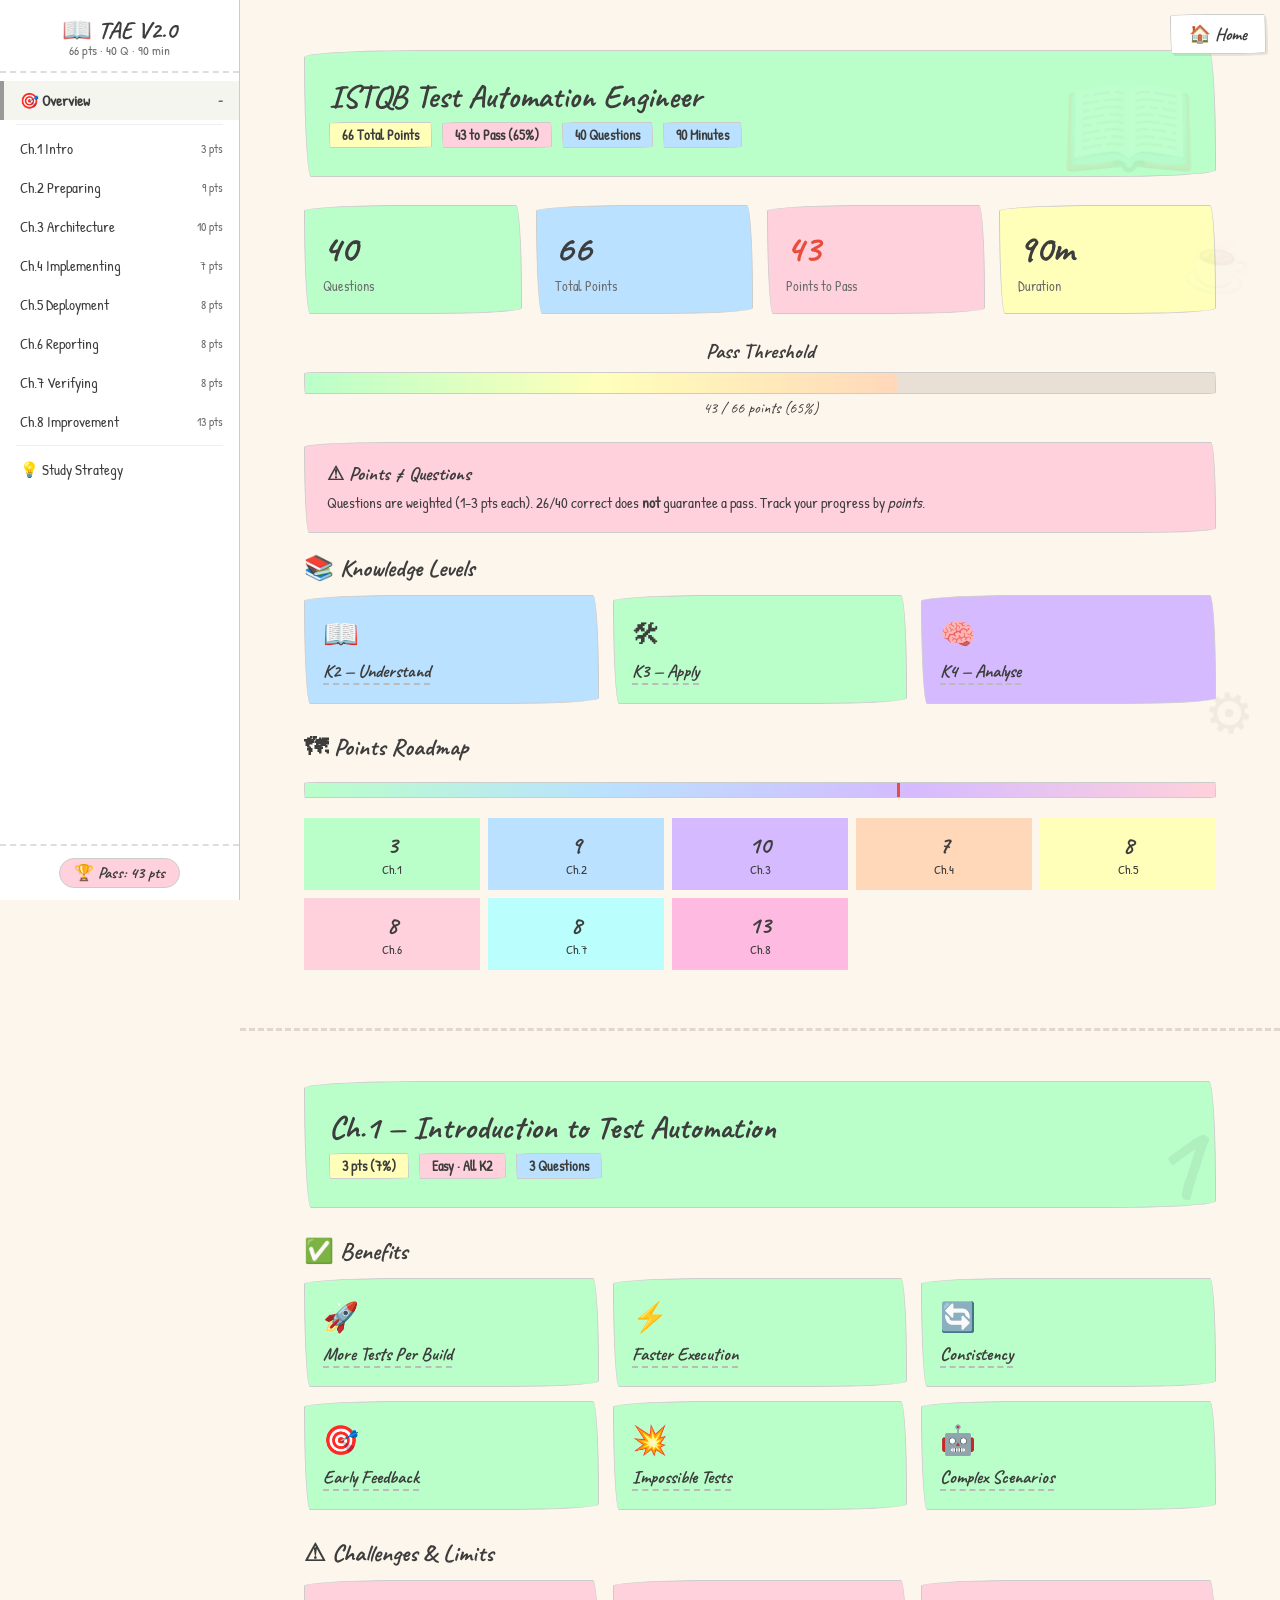
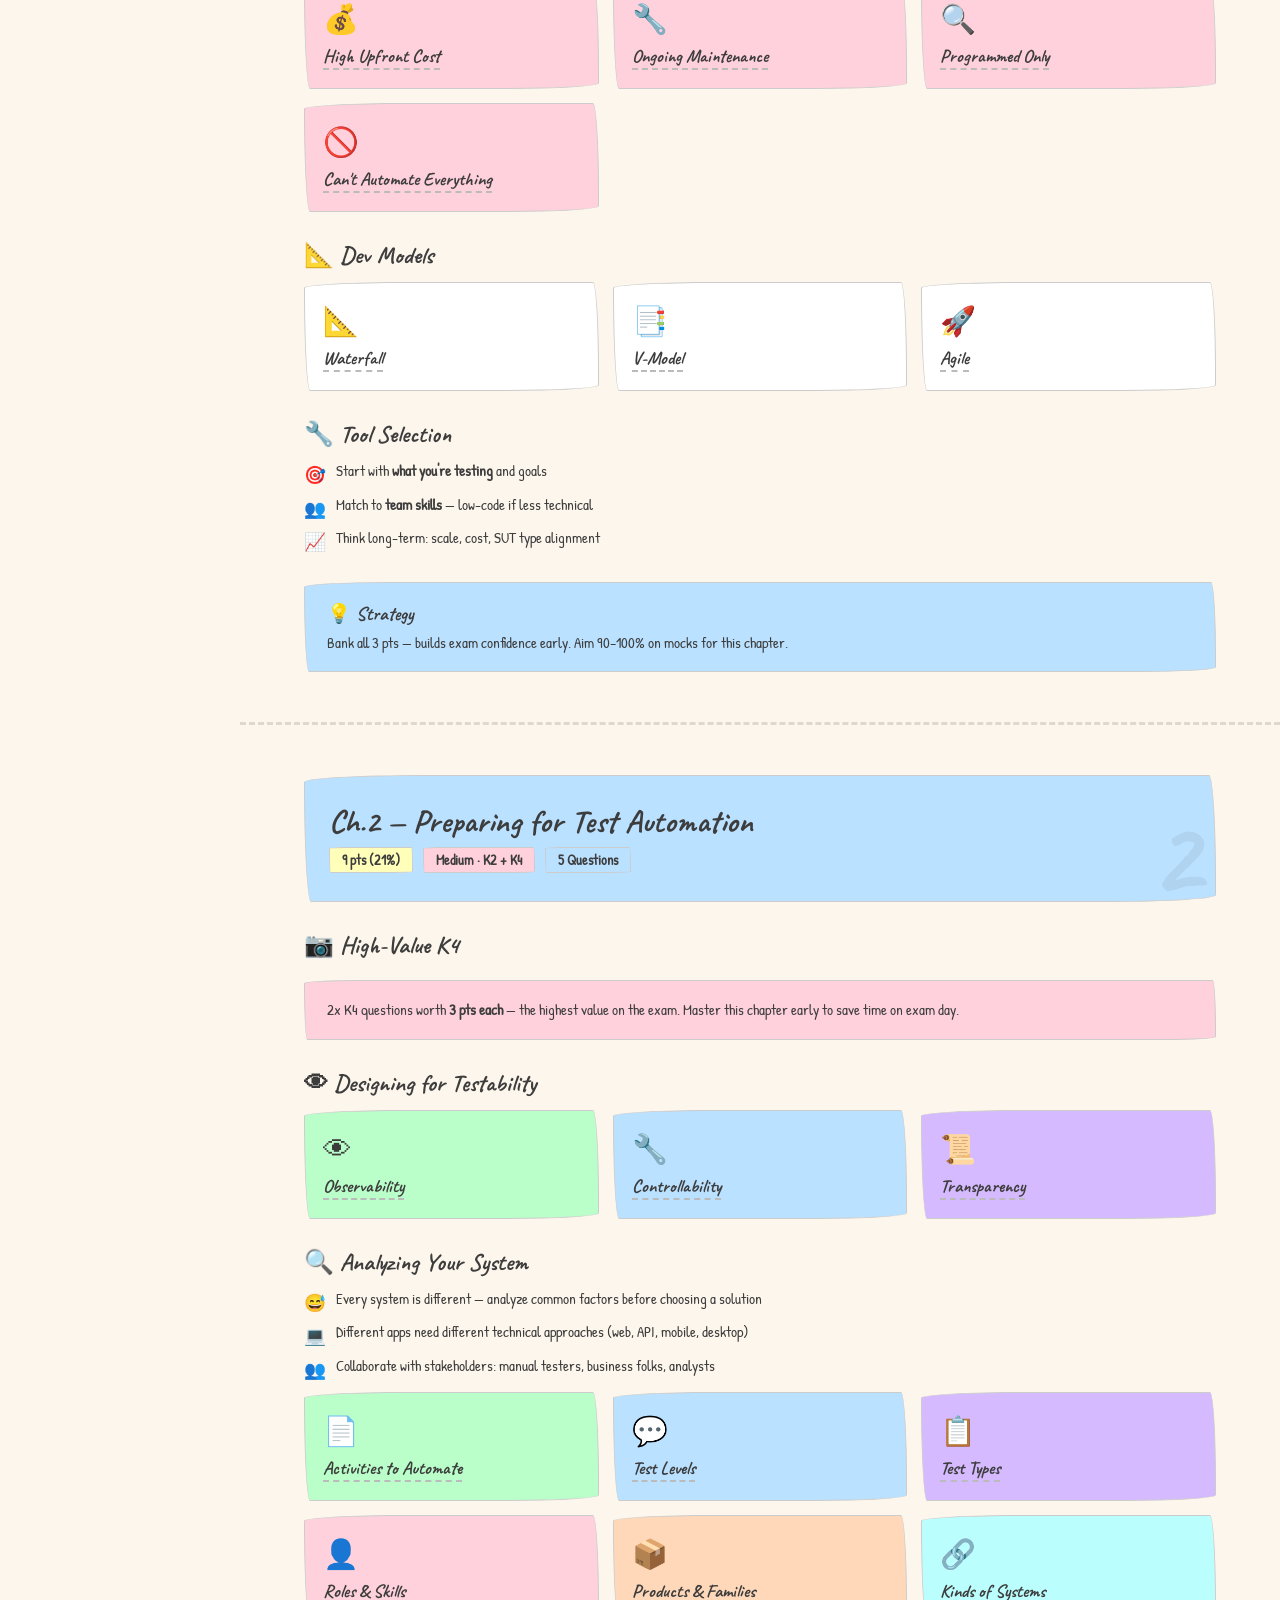
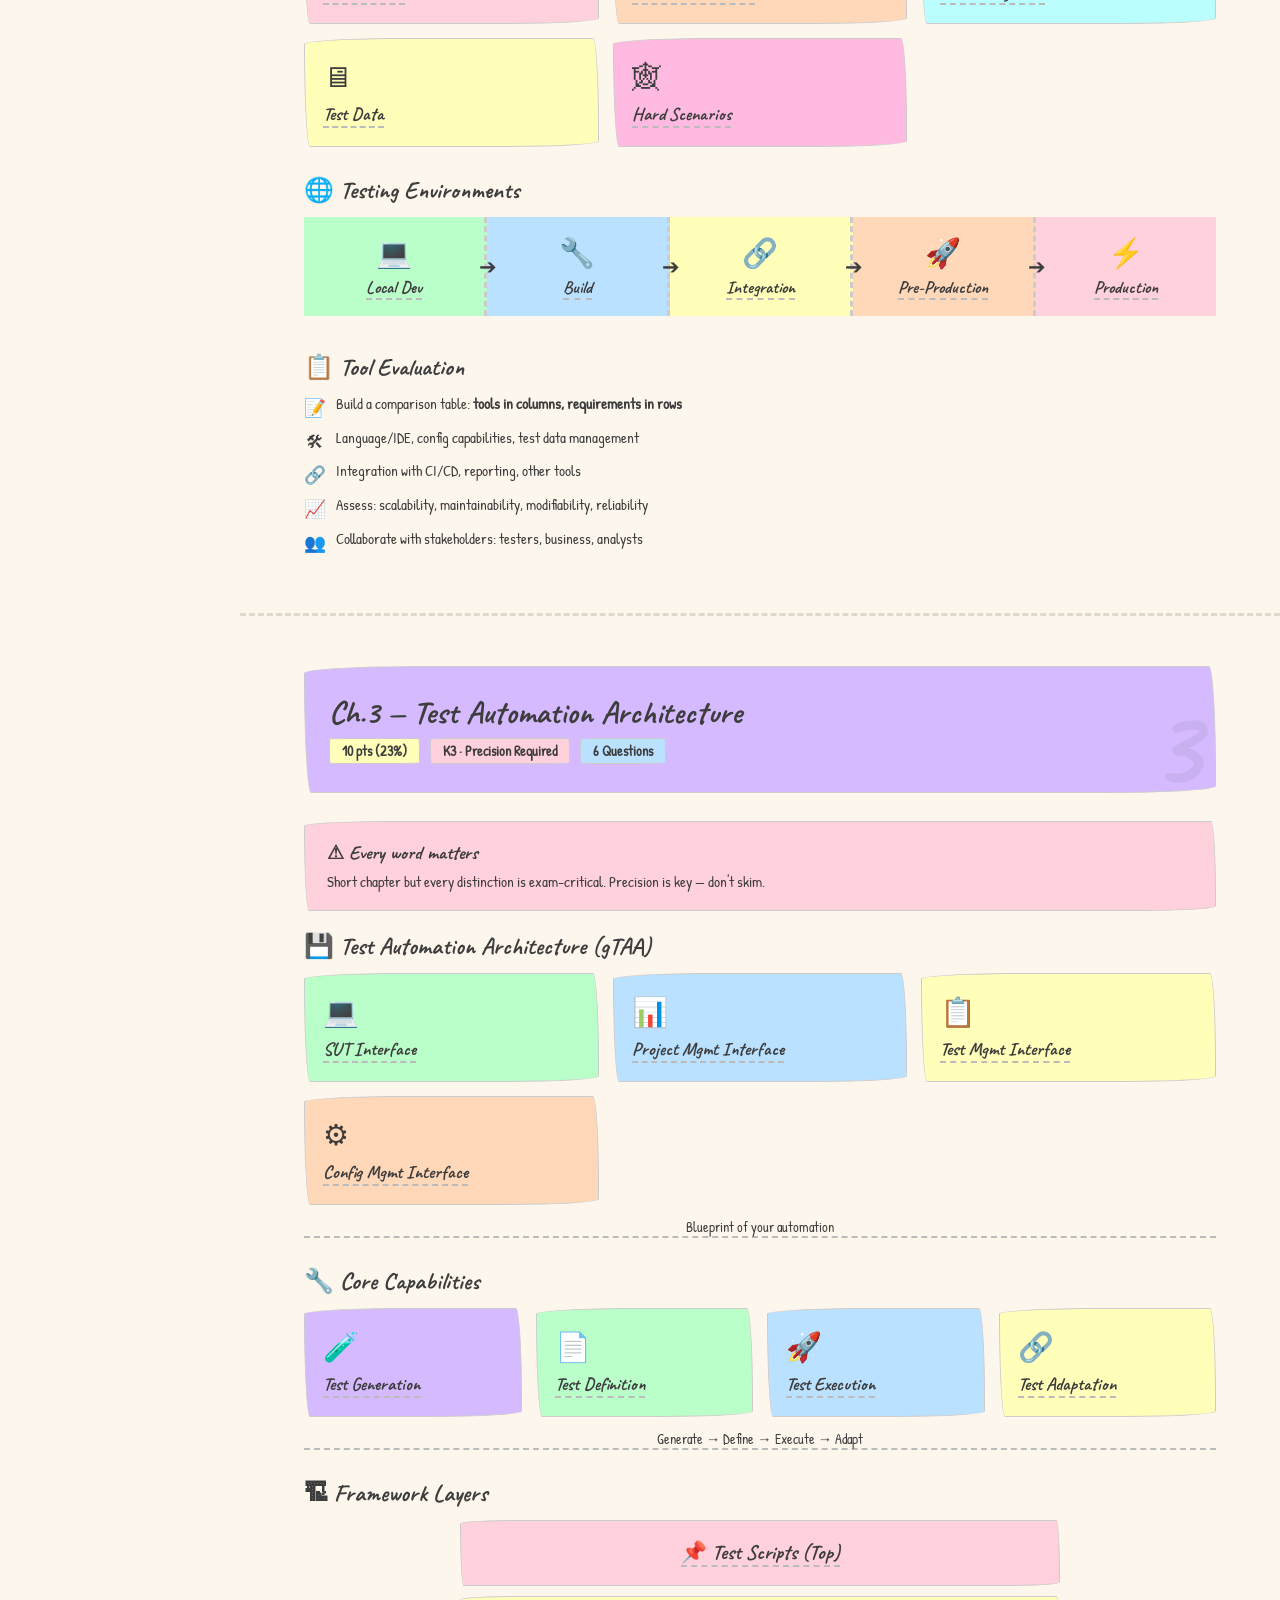
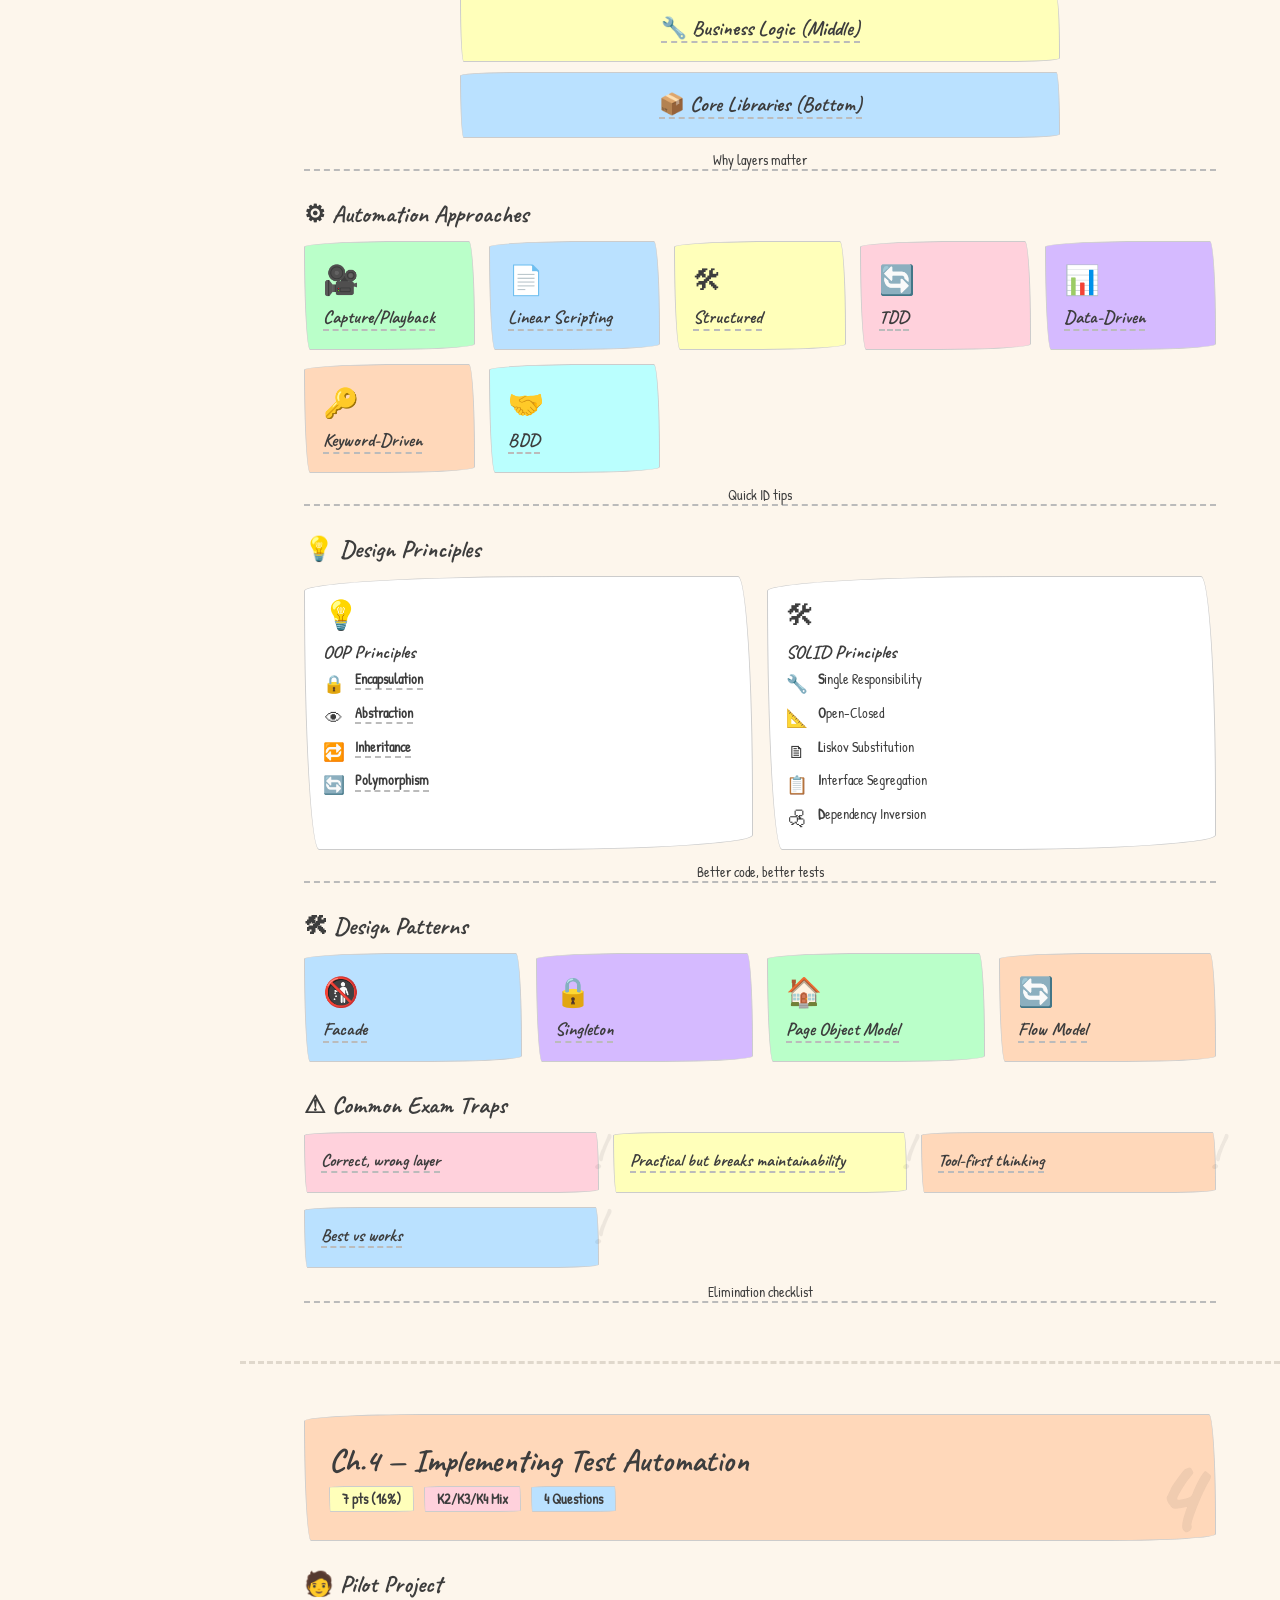
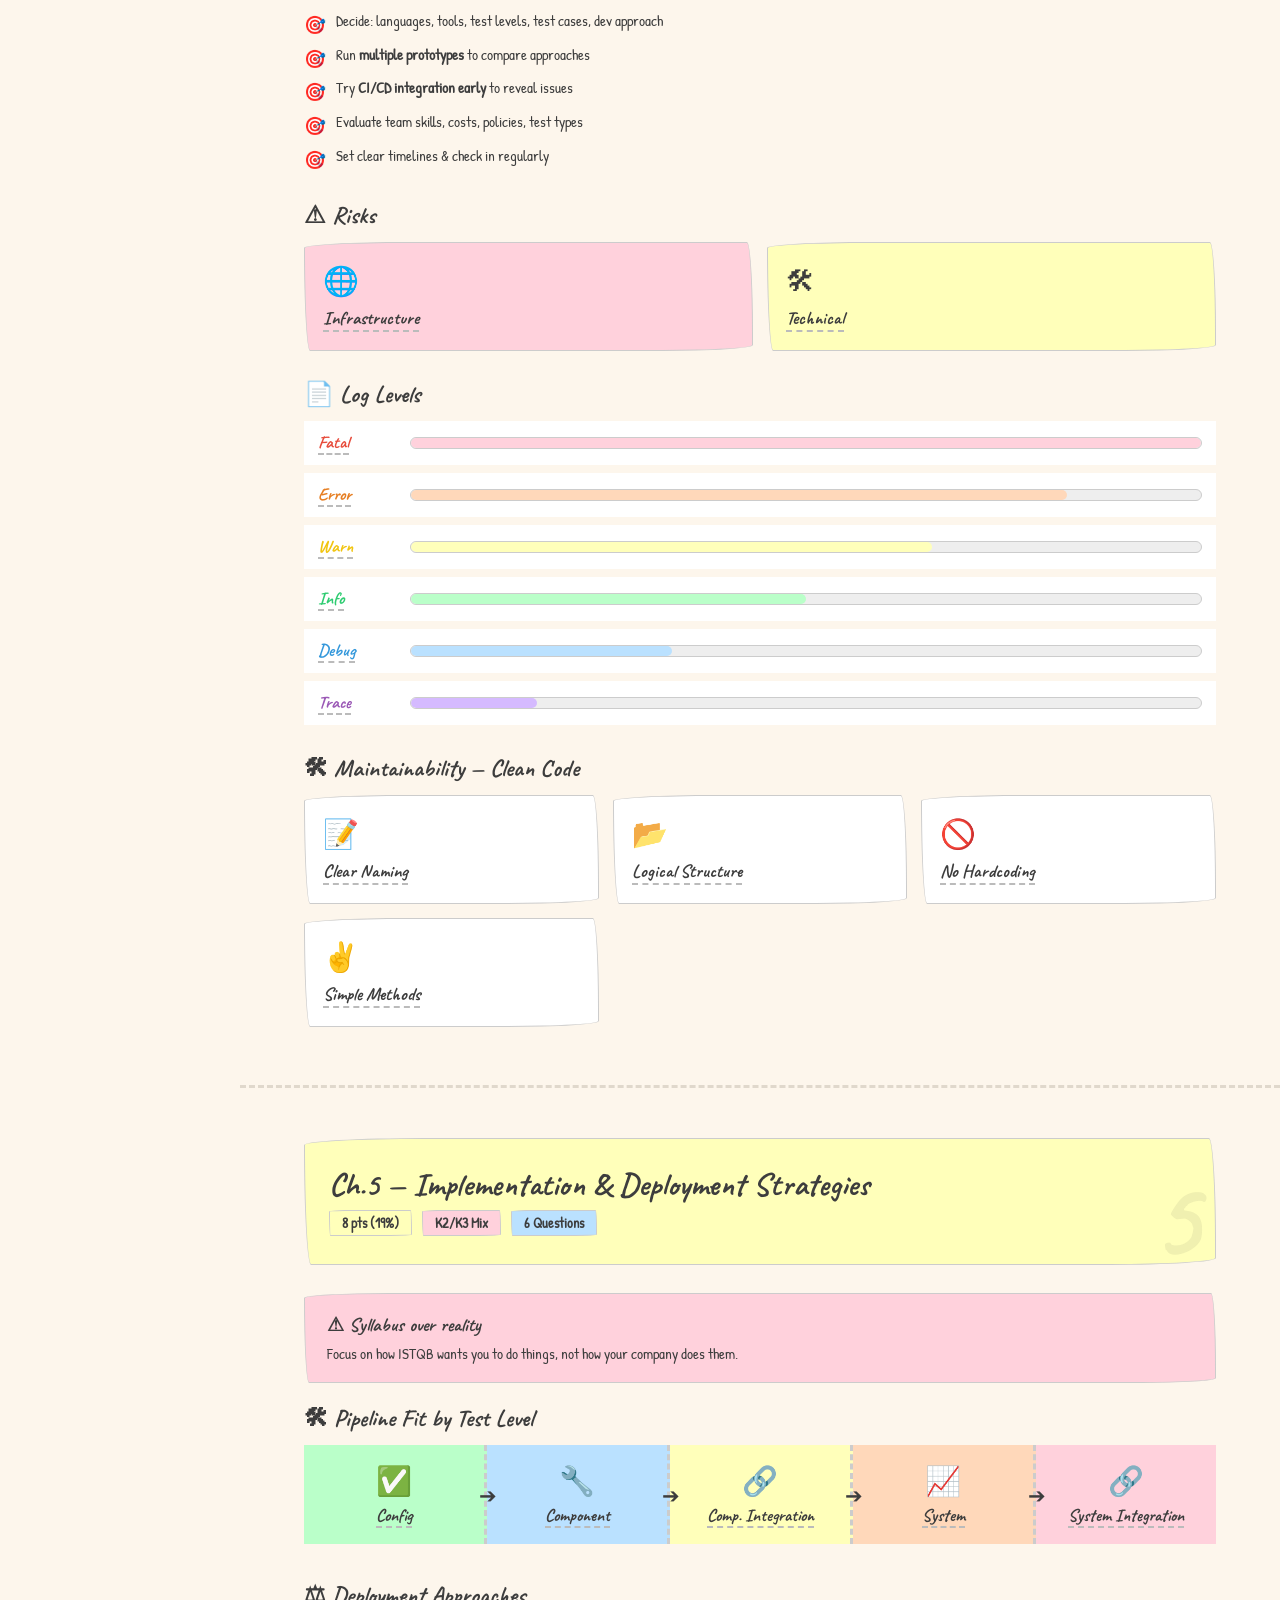
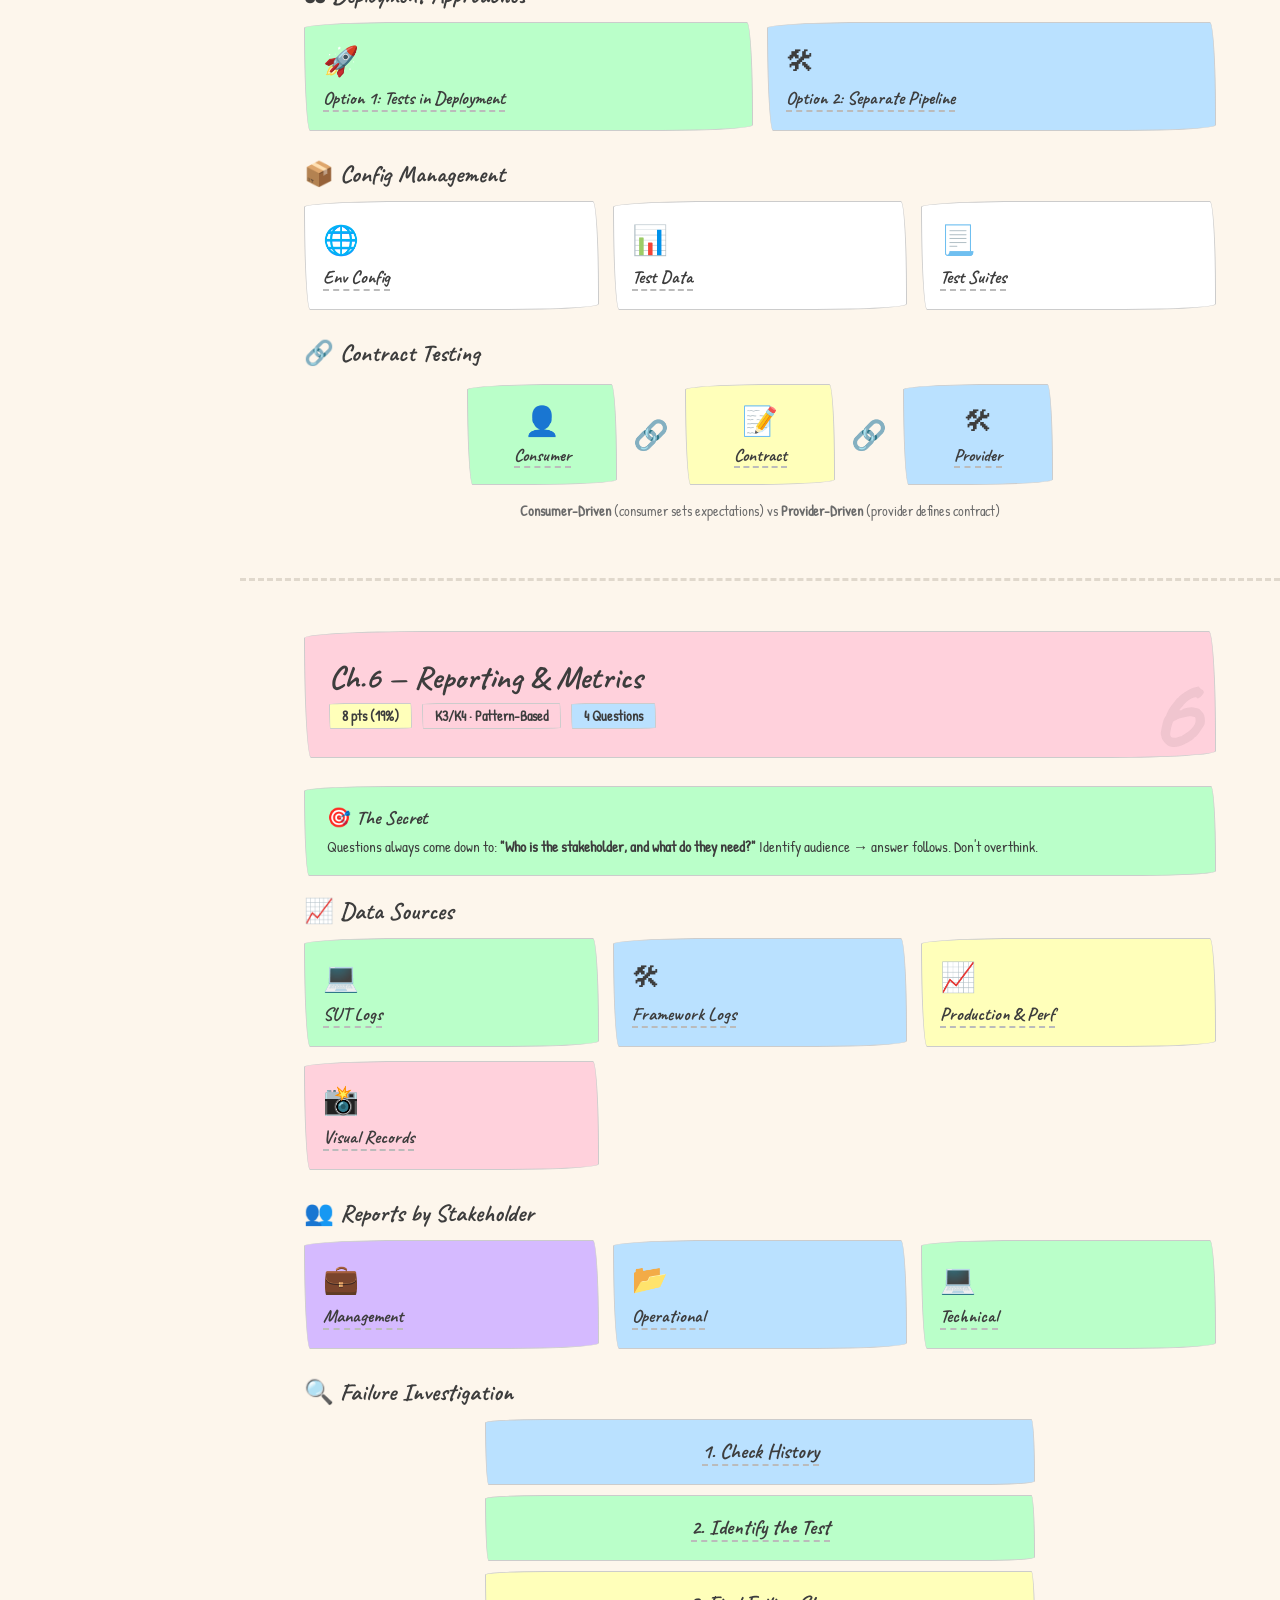
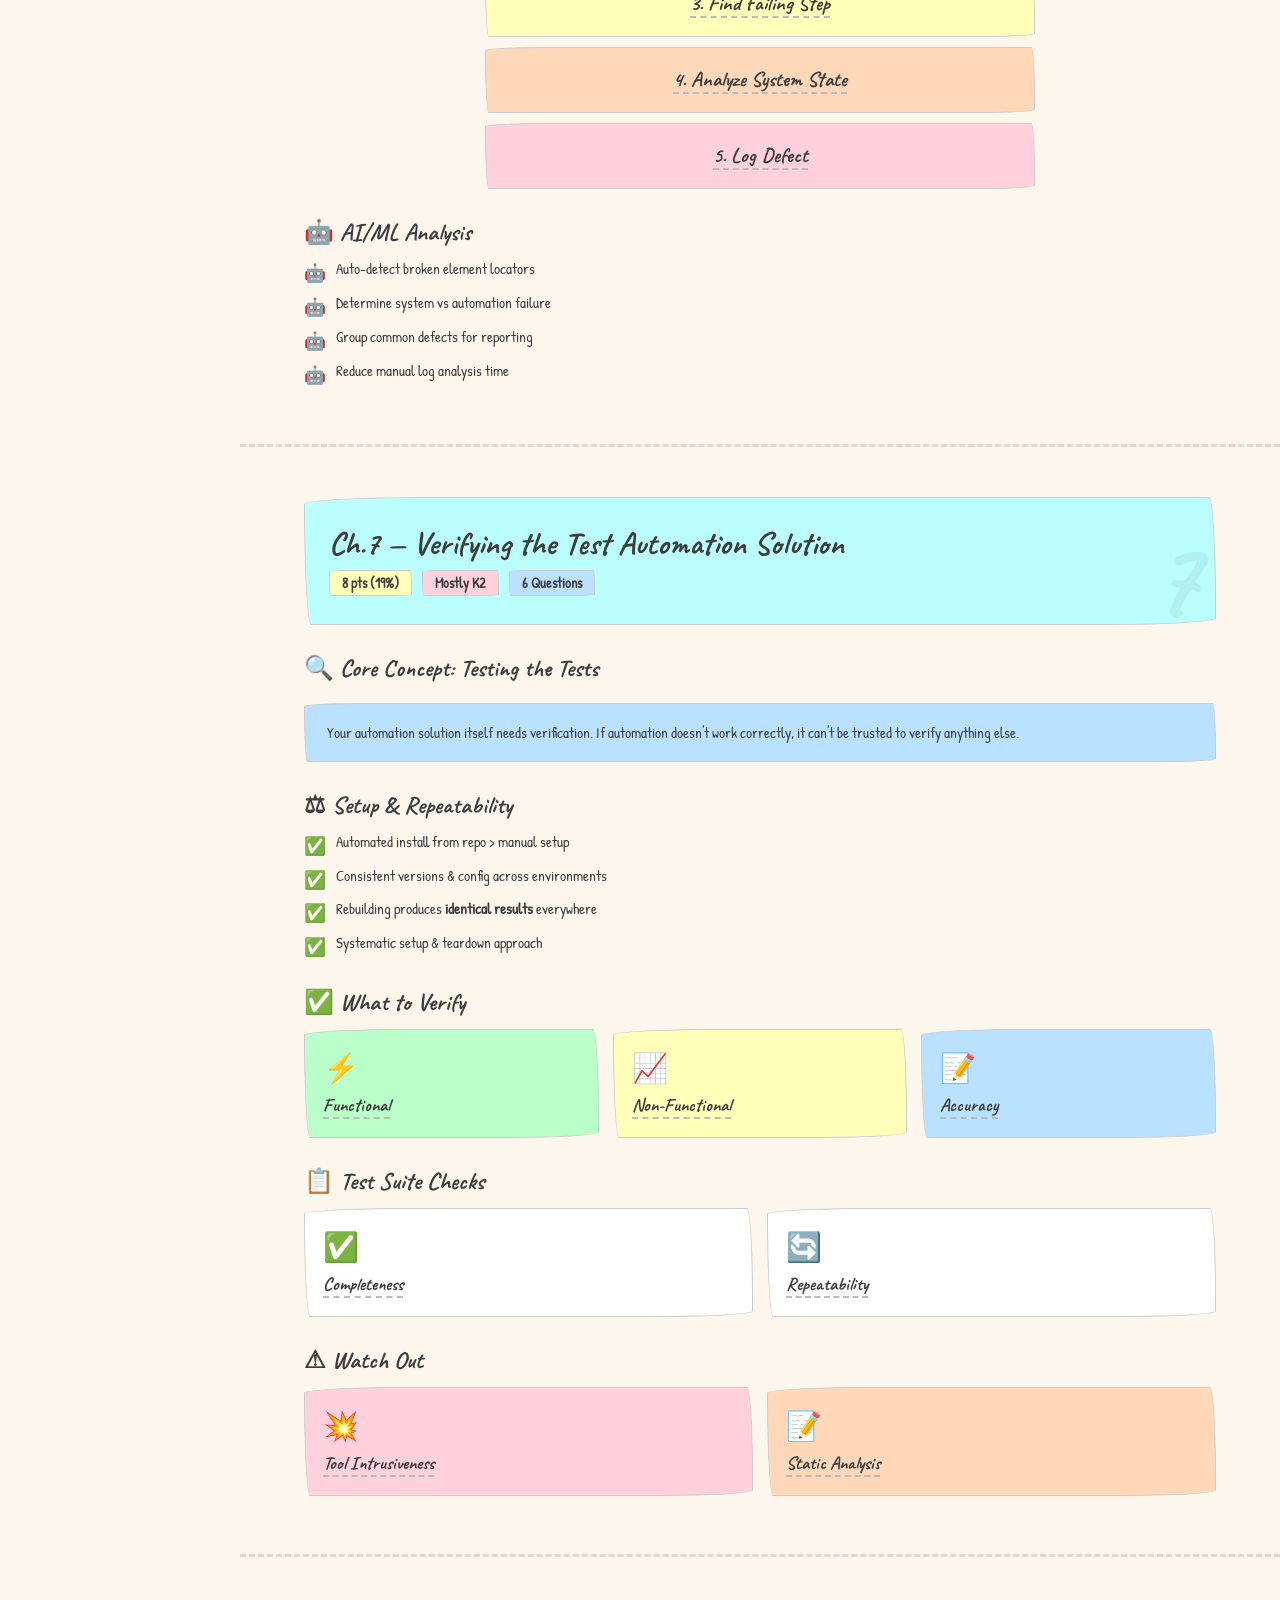
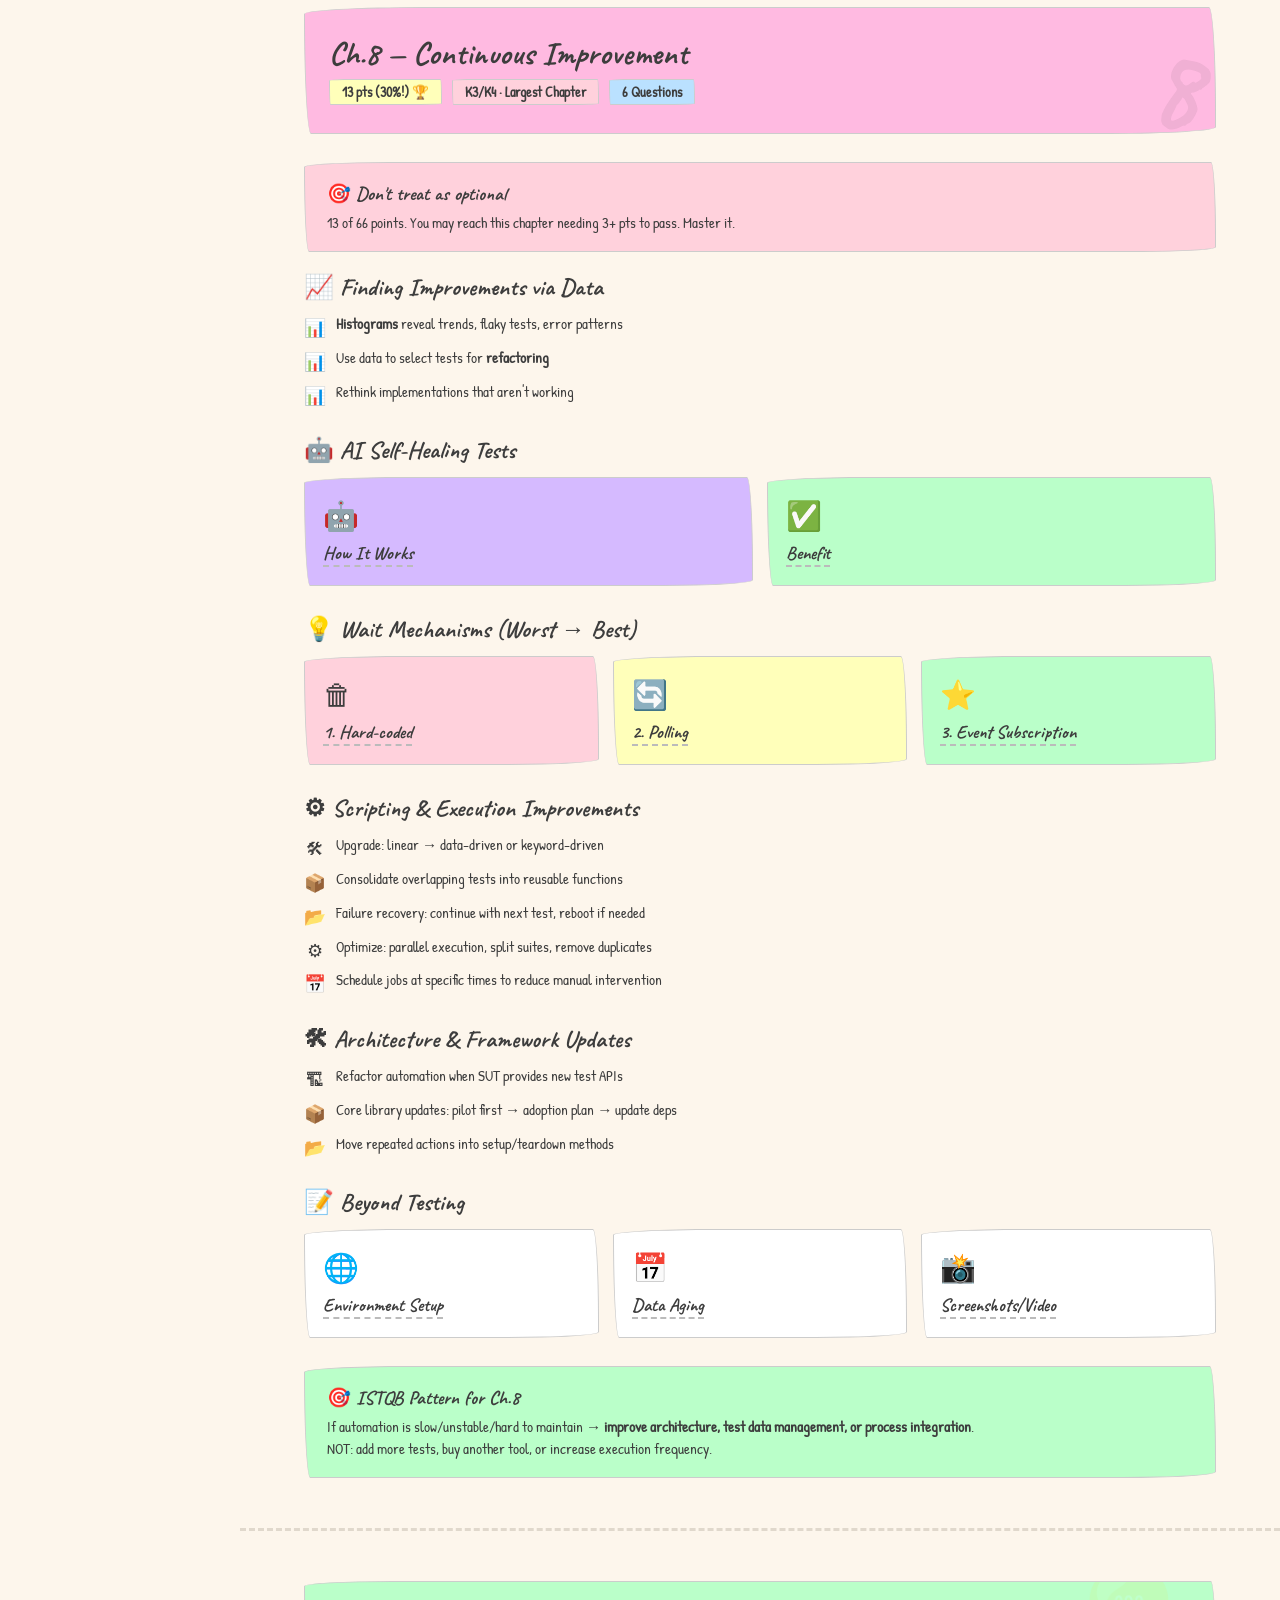
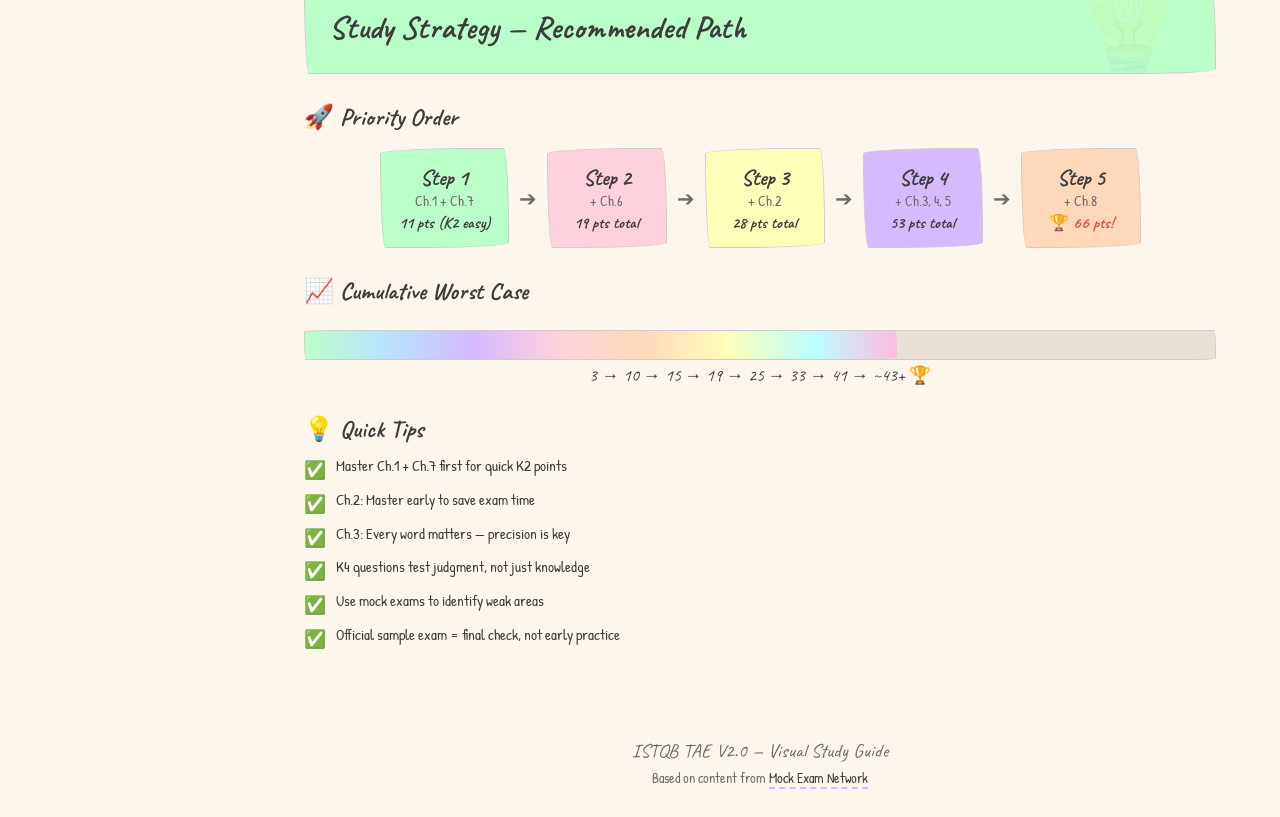
==== commit 5eb199bc: "update content of tae 2.0" ====
--- a/tae_2.0/index.html
+++ b/tae_2.0/index.html
@@ -97,7 +97,7 @@
 .layer-box .layer-desc{font-size:.9rem;color:var(--text-light);margin-top:3px}
 
 /* Flow diagram */
-.flow-row{display:flex;align-items:stretch;gap:0;overflow-x:auto;padding-bottom:8px}
+.flow-row{display:flex;align-items:stretch;gap:0;overflow:visible;padding-bottom:8px}
 .flow-node{flex:1;min-width:140px;padding:16px 12px;text-align:center;background:#fff;position:relative;border-right:3px dashed #ccc}
 .flow-node:last-child{border-right:none}
 .flow-node .fn-icon{font-size:1.8rem;margin-bottom:4px}
@@ -136,7 +136,7 @@
 .contract-arrow{font-size:1.8rem;color:var(--text-light)}
 
 /* Trap cards */
-.trap-card{background:#fff;padding:16px;position:relative;overflow:hidden}
+.trap-card{background:#fff;padding:16px;position:relative;overflow:visible}
 .trap-card::before{content:'!';position:absolute;top:-10px;right:-4px;font-family:'Caveat',cursive;font-size:3rem;font-weight:700;opacity:.08}
 .trap-card .tc-name{font-family:'Caveat',cursive;font-size:1.1rem;font-weight:700;margin-bottom:3px}
 .trap-card .tc-desc{font-size:.85rem;color:var(--text-light);line-height:1.3}
@@ -291,30 +291,9 @@
     <div class="sub-section anim">
       <div class="sub-title">&#128218; Knowledge Levels</div>
       <div class="card-grid cols-3">
-        <div class="info-card sketch-border" style="background:var(--pastel-blue)">
-          <div class="ic-icon">&#128214;</div>
-          <div class="ic-title">K2 &mdash; Understand</div>
-          <div class="ic-desc">Explain concepts in own words</div>
-          <div class="tt" style="display:inline-block;margin-top:8px;font-size:.85rem">Key for Ch.1 &amp; 7
-            <div class="tt-box">Comprehension, not memorization. Ch.1 and 7 are mostly K2 &mdash; easy points if studied first.</div>
-          </div>
-        </div>
-        <div class="info-card sketch-border" style="background:var(--pastel-green)">
-          <div class="ic-icon">&#128736;</div>
-          <div class="ic-title">K3 &mdash; Apply</div>
-          <div class="ic-desc">Use knowledge in real scenarios</div>
-          <div class="tt" style="display:inline-block;margin-top:8px;font-size:.85rem">Key for Ch.3 &amp; 5
-            <div class="tt-box">Real situations requiring the right technique. Every word counts, especially Ch.3 framework layers.</div>
-          </div>
-        </div>
-        <div class="info-card sketch-border" style="background:var(--pastel-purple)">
-          <div class="ic-icon">&#129504;</div>
-          <div class="ic-title">K4 &mdash; Analyse</div>
-          <div class="ic-desc">Break down complex scenarios, choose best solutions</div>
-          <div class="tt" style="display:inline-block;margin-top:8px;font-size:.85rem">Key for Ch.2, 6 &amp; 8
-            <div class="tt-box">3 pts each &mdash; highest value. Multiple plausible answers; think like an architect. Compare, weigh trade-offs, choose the <em>best</em>.</div>
-          </div>
-        </div>
+        <div class="info-card sketch-border" style="background:var(--pastel-blue)"><div class="ic-icon">&#128214;</div><div class="ic-title"><span class="tt" style="display:inline-block">K2 &mdash; Understand<div class="tt-box">Explain concepts in own words Comprehension, not memorization. Ch.1 and 7 are mostly K2 &mdash; easy points if studied first.</div></span></div></div>
+        <div class="info-card sketch-border" style="background:var(--pastel-green)"><div class="ic-icon">&#128736;</div><div class="ic-title"><span class="tt" style="display:inline-block">K3 &mdash; Apply<div class="tt-box">Use knowledge in real scenarios Real situations requiring the right technique. Every word counts, especially Ch.3 framework layers.</div></span></div></div>
+        <div class="info-card sketch-border" style="background:var(--pastel-purple)"><div class="ic-icon">&#129504;</div><div class="ic-title"><span class="tt" style="display:inline-block">K4 &mdash; Analyse<div class="tt-box">Break down complex scenarios, choose best solutions 3 pts each &mdash; highest value. Multiple plausible answers; think like an architect. Compare, weigh trade-offs, choose the <em>best</em>.</div></span></div></div>
       </div>
     </div>
 
@@ -379,52 +358,31 @@
     <div class="sub-section anim">
       <div class="sub-title">&#9989; Benefits</div>
       <div class="card-grid cols-2">
-        <div class="info-card sketch-border" style="background:var(--pastel-green)"><div class="ic-icon">&#128640;</div><div class="ic-title">More Tests Per Build</div><div class="ic-desc">Far more than any manual team could run</div></div>
-        <div class="info-card sketch-border" style="background:var(--pastel-green)"><div class="ic-icon">&#9889;</div><div class="ic-title">Faster Execution</div><div class="ic-desc">Tests run consistently at machine speed</div></div>
-        <div class="info-card sketch-border" style="background:var(--pastel-green)"><div class="ic-icon">&#128260;</div><div class="ic-title">Consistency</div><div class="ic-desc">Same steps, same way &mdash; every single time</div></div>
-        <div class="info-card sketch-border" style="background:var(--pastel-green)"><div class="ic-icon">&#127919;</div><div class="ic-title">Early Feedback</div><div class="ic-desc">Catch issues sooner, improve reliability</div></div>
-        <div class="info-card sketch-border" style="background:var(--pastel-green)"><div class="ic-icon">&#128165;</div><div class="ic-title">Impossible Tests</div><div class="ic-desc">Parallel execution, timing-critical, remote setups</div></div>
-        <div class="info-card sketch-border" style="background:var(--pastel-green)"><div class="ic-icon">&#129302;</div><div class="ic-title">Complex Scenarios</div><div class="ic-desc">Manageable scenarios that would tie teams in knots</div></div>
+        <div class="info-card sketch-border" style="background:var(--pastel-green)"><div class="ic-icon">&#128640;</div><div class="ic-title"><span class="tt" style="display:inline-block">More Tests Per Build<div class="tt-box">Far more than any manual team could run</div></span></div></div>
+        <div class="info-card sketch-border" style="background:var(--pastel-green)"><div class="ic-icon">&#9889;</div><div class="ic-title"><span class="tt" style="display:inline-block">Faster Execution<div class="tt-box">Tests run consistently at machine speed</div></span></div></div>
+        <div class="info-card sketch-border" style="background:var(--pastel-green)"><div class="ic-icon">&#128260;</div><div class="ic-title"><span class="tt" style="display:inline-block">Consistency<div class="tt-box">Same steps, same way &mdash; every single time</div></span></div></div>
+        <div class="info-card sketch-border" style="background:var(--pastel-green)"><div class="ic-icon">&#127919;</div><div class="ic-title"><span class="tt" style="display:inline-block">Early Feedback<div class="tt-box">Catch issues sooner, improve reliability</div></span></div></div>
+        <div class="info-card sketch-border" style="background:var(--pastel-green)"><div class="ic-icon">&#128165;</div><div class="ic-title"><span class="tt" style="display:inline-block">Impossible Tests<div class="tt-box">Parallel execution, timing-critical, remote setups</div></span></div></div>
+        <div class="info-card sketch-border" style="background:var(--pastel-green)"><div class="ic-icon">&#129302;</div><div class="ic-title"><span class="tt" style="display:inline-block">Complex Scenarios<div class="tt-box">Manageable scenarios that would tie teams in knots</div></span></div></div>
       </div>
     </div>
 
     <div class="sub-section anim">
       <div class="sub-title">&#9888; Challenges &amp; Limits</div>
       <div class="card-grid cols-2">
-        <div class="info-card sketch-border" style="background:var(--pastel-pink)"><div class="ic-icon">&#128176;</div><div class="ic-title">High Upfront Cost</div><div class="ic-desc">Licenses, infra, training, hiring</div></div>
-        <div class="info-card sketch-border" style="background:var(--pastel-pink)"><div class="ic-icon">&#128295;</div><div class="ic-title">Ongoing Maintenance</div><div class="ic-desc">Frameworks don't maintain themselves</div></div>
-        <div class="info-card sketch-border" style="background:var(--pastel-pink)"><div class="ic-icon">&#128269;</div><div class="ic-title">Programmed Only</div><div class="ic-desc">Only checks what's explicitly coded &mdash; won't catch unexpected issues</div></div>
-        <div class="info-card sketch-border" style="background:var(--pastel-pink)"><div class="ic-icon">&#128683;</div><div class="ic-title">Can't Automate Everything</div><div class="ic-desc">Some manual tests have no effective automation path</div></div>
+        <div class="info-card sketch-border" style="background:var(--pastel-pink)"><div class="ic-icon">&#128176;</div><div class="ic-title"><span class="tt" style="display:inline-block">High Upfront Cost<div class="tt-box">Licenses, infra, training, hiring</div></span></div></div>
+        <div class="info-card sketch-border" style="background:var(--pastel-pink)"><div class="ic-icon">&#128295;</div><div class="ic-title"><span class="tt" style="display:inline-block">Ongoing Maintenance<div class="tt-box">Frameworks don't maintain themselves</div></span></div></div>
+        <div class="info-card sketch-border" style="background:var(--pastel-pink)"><div class="ic-icon">&#128269;</div><div class="ic-title"><span class="tt" style="display:inline-block">Programmed Only<div class="tt-box">Only checks what's explicitly coded &mdash; won't catch unexpected issues</div></span></div></div>
+        <div class="info-card sketch-border" style="background:var(--pastel-pink)"><div class="ic-icon">&#128683;</div><div class="ic-title"><span class="tt" style="display:inline-block">Can't Automate Everything<div class="tt-box">Some manual tests have no effective automation path</div></span></div></div>
       </div>
     </div>
 
     <div class="sub-section anim">
       <div class="sub-title">&#128208; Dev Models</div>
       <div class="card-grid cols-3">
-        <div class="info-card sketch-border" style="background:#fff">
-          <div class="ic-icon">&#128208;</div>
-          <div class="ic-title">Waterfall</div>
-          <div class="ic-desc">Sequential phases. Automation enters late.</div>
-          <div class="tt" style="display:inline-block;margin-top:6px;font-size:.85rem">Auto potential: Low
-            <div class="tt-box">Automation enters during/after dev. Tests run in dedicated testing phase. Limited scope vs Agile.</div>
-          </div>
-        </div>
-        <div class="info-card sketch-border" style="background:#fff">
-          <div class="ic-icon">&#128209;</div>
-          <div class="ic-title">V-Model</div>
-          <div class="ic-desc">Dev + Test paired per level. Frameworks encouraged.</div>
-          <div class="tt" style="display:inline-block;margin-top:6px;font-size:.85rem">Auto potential: Medium
-            <div class="tt-box">Each dev stage maps to a test level: Component &rarr; Integration &rarr; System &rarr; Acceptance. Frameworks at each level.</div>
-          </div>
-        </div>
-        <div class="info-card sketch-border" style="background:#fff">
-          <div class="ic-icon">&#128640;</div>
-          <div class="ic-title">Agile</div>
-          <div class="ic-desc">In-sprint automation, CI/CD, cross-role collaboration.</div>
-          <div class="tt" style="display:inline-block;margin-top:6px;font-size:.85rem">Auto potential: High &#11088;
-            <div class="tt-box">Richest opportunities. Teams define automation goals alongside business priorities. Best environment for automation.</div>
-          </div>
-        </div>
+        <div class="info-card sketch-border" style="background:#fff"><div class="ic-icon">&#128208;</div><div class="ic-title"><span class="tt" style="display:inline-block">Waterfall<div class="tt-box">Sequential phases. Automation enters late. Automation enters during/after dev. Tests run in dedicated testing phase. Limited scope vs Agile.</div></span></div></div>
+        <div class="info-card sketch-border" style="background:#fff"><div class="ic-icon">&#128209;</div><div class="ic-title"><span class="tt" style="display:inline-block">V-Model<div class="tt-box">Dev + Test paired per level. Frameworks encouraged. Each dev stage maps to a test level: Component &rarr; Integration &rarr; System &rarr; Acceptance. Frameworks at each level.</div></span></div></div>
+        <div class="info-card sketch-border" style="background:#fff"><div class="ic-icon">&#128640;</div><div class="ic-title"><span class="tt" style="display:inline-block">Agile<div class="tt-box">In-sprint automation, CI/CD, cross-role collaboration. Richest opportunities. Teams define automation goals alongside business priorities. Best environment for automation.</div></span></div></div>
       </div>
     </div>
 
@@ -466,64 +424,47 @@
     <div class="sub-section anim">
       <div class="sub-title">&#128065; Designing for Testability</div>
       <div class="card-grid cols-3">
-        <div class="info-card sketch-border" style="background:var(--pastel-green)">
-          <div class="ic-icon">&#128065;</div>
-          <div class="ic-title">Observability</div>
-          <div class="ic-desc">Interfaces to peek inside &amp; verify results</div>
-          <div class="tt" style="display:inline-block;margin-top:6px;font-size:.85rem">Details
-            <div class="tt-box">Expose internal state so test cases can check actual vs expected outcomes. Without it, you can't confirm correctness.</div>
-          </div>
-        </div>
-        <div class="info-card sketch-border" style="background:var(--pastel-blue)">
-          <div class="ic-icon">&#128295;</div>
-          <div class="ic-title">Controllability</div>
-          <div class="ic-desc">Interfaces to interact &amp; trigger actions</div>
-          <div class="tt" style="display:inline-block;margin-top:6px;font-size:.85rem">Details
-            <div class="tt-box">UI elements, function calls, TCP/IP, USB, electronic signals. Without controllability, you can't drive tests.</div>
-          </div>
-        </div>
-        <div class="info-card sketch-border" style="background:var(--pastel-purple)">
-          <div class="ic-icon">&#128220;</div>
-          <div class="ic-title">Transparency</div>
-          <div class="ic-desc">Docs showing components &amp; interfaces</div>
-          <div class="tt" style="display:inline-block;margin-top:6px;font-size:.85rem">Details
-            <div class="tt-box">Architecture docs lay out components and interfaces at every test level, supporting quality.</div>
-          </div>
-        </div>
+        <div class="info-card sketch-border" style="background:var(--pastel-green)"><div class="ic-icon">&#128065;</div><div class="ic-title"><span class="tt" style="display:inline-block">Observability<div class="tt-box">Interfaces to peek inside &amp; verify results Expose internal state so test cases can check actual vs expected outcomes. Without it, you can't confirm correctness.</div></span></div></div>
+        <div class="info-card sketch-border" style="background:var(--pastel-blue)"><div class="ic-icon">&#128295;</div><div class="ic-title"><span class="tt" style="display:inline-block">Controllability<div class="tt-box">Interfaces to interact &amp; trigger actions UI elements, function calls, TCP/IP, USB, electronic signals. Without controllability, you can't drive tests.</div></span></div></div>
+        <div class="info-card sketch-border" style="background:var(--pastel-purple)"><div class="ic-icon">&#128220;</div><div class="ic-title"><span class="tt" style="display:inline-block">Transparency<div class="tt-box">Docs showing components &amp; interfaces Architecture docs lay out components and interfaces at every test level, supporting quality.</div></span></div></div>
+      </div>
+    </div>
+
+    <div class="sub-section anim">
+      <div class="sub-title">&#128269; Analyzing Your System</div>
+      <div class="bullet-list">
+        <div class="bullet-item"><span class="bi-icon">&#128517;</span> <span>Every system is different &mdash; analyze common factors before choosing a solution</span></div>
+        <div class="bullet-item"><span class="bi-icon">&#128187;</span> <span>Different apps need different technical approaches (web, API, mobile, desktop)</span></div>
+        <div class="bullet-item"><span class="bi-icon">&#128101;</span> <span>Collaborate with stakeholders: manual testers, business folks, analysts</span></div>
+      </div>
+      <div class="card-grid cols-2" style="margin-top:10px">
+        <div class="info-card sketch-border" style="background:var(--pastel-green)"><div class="ic-icon">&#128196;</div><div class="ic-title"><span class="tt" style="display:inline-block">Activities to Automate<div class="tt-box">Which test process activities need automation support (execution, build, integration, reporting).</div></span></div></div>
+        <div class="info-card sketch-border" style="background:var(--pastel-blue)"><div class="ic-icon">&#128172;</div><div class="ic-title"><span class="tt" style="display:inline-block">Test Levels<div class="tt-box">Which test levels need support &mdash; component, integration, system, acceptance.</div></span></div></div>
+        <div class="info-card sketch-border" style="background:var(--pastel-purple)"><div class="ic-icon">&#128203;</div><div class="ic-title"><span class="tt" style="display:inline-block">Test Types<div class="tt-box">Which test types need support &mdash; functional, regression, performance, usability, etc.</div></span></div></div>
+        <div class="info-card sketch-border" style="background:var(--pastel-pink)"><div class="ic-icon">&#128100;</div><div class="ic-title"><span class="tt" style="display:inline-block">Roles &amp; Skills<div class="tt-box">Which test roles and skill sets the solution must support &mdash; testers, developers, managers.</div></span></div></div>
+        <div class="info-card sketch-border" style="background:var(--pastel-orange)"><div class="ic-icon">&#128230;</div><div class="ic-title"><span class="tt" style="display:inline-block">Products &amp; Families<div class="tt-box">Which software products, product lines, and product families need support.</div></span></div></div>
+        <div class="info-card sketch-border" style="background:var(--pastel-cyan)"><div class="ic-icon">&#128279;</div><div class="ic-title"><span class="tt" style="display:inline-block">Kinds of Systems<div class="tt-box">Which kinds of systems the automation must work with &mdash; embedded, cloud, mobile, legacy.</div></span></div></div>
+        <div class="info-card sketch-border" style="background:var(--pastel-yellow)"><div class="ic-icon">&#128421;</div><div class="ic-title"><span class="tt" style="display:inline-block">Test Data<div class="tt-box">Test data availability and quality &mdash; can you create, manage, and reuse data for automated runs?</div></span></div></div>
+        <div class="info-card sketch-border" style="background:var(--pastel-rose)"><div class="ic-icon">&#128376;</div><div class="ic-title"><span class="tt" style="display:inline-block">Hard Scenarios<div class="tt-box">Ways to emulate hard-to-reach scenarios &mdash; failures, edge cases, external systems.</div></span></div></div>
       </div>
     </div>
 
     <div class="sub-section anim">
       <div class="sub-title">&#127760; Testing Environments</div>
       <div class="flow-row">
-        <div class="flow-node" style="background:var(--pastel-green)">
-          <div class="fn-icon">&#128187;</div>
-          <div class="fn-name">Local Dev</div>
-          <div class="fn-desc">Component, GUI, API<br>White-box</div>
+        <div class="flow-node" style="background:var(--pastel-green)"><div class="fn-icon">&#128187;</div><div class="fn-name"><span class="tt" style="display:inline-block">Local Dev<div class="tt-box">Component, GUI, API<br>White-box</div></span></div>
           <div class="flow-arrow">&#10132;</div>
         </div>
-        <div class="flow-node" style="background:var(--pastel-blue)">
-          <div class="fn-icon">&#128295;</div>
-          <div class="fn-name">Build</div>
-          <div class="fn-desc">Component, Integration<br>Static analysis</div>
+        <div class="flow-node" style="background:var(--pastel-blue)"><div class="fn-icon">&#128295;</div><div class="fn-name"><span class="tt" style="display:inline-block">Build<div class="tt-box">Component, Integration<br>Static analysis</div></span></div>
           <div class="flow-arrow">&#10132;</div>
         </div>
-        <div class="flow-node" style="background:var(--pastel-yellow)">
-          <div class="fn-icon">&#128279;</div>
-          <div class="fn-name">Integration</div>
-          <div class="fn-desc">System Integration<br>Black-box only</div>
+        <div class="flow-node" style="background:var(--pastel-yellow)"><div class="fn-icon">&#128279;</div><div class="fn-name"><span class="tt" style="display:inline-block">Integration<div class="tt-box">System Integration<br>Black-box only</div></span></div>
           <div class="flow-arrow">&#10132;</div>
         </div>
-        <div class="flow-node" style="background:var(--pastel-orange)">
-          <div class="fn-icon">&#128640;</div>
-          <div class="fn-name">Pre-Production</div>
-          <div class="fn-desc">Performance, UAT<br>Mirrors prod</div>
+        <div class="flow-node" style="background:var(--pastel-orange)"><div class="fn-icon">&#128640;</div><div class="fn-name"><span class="tt" style="display:inline-block">Pre-Production<div class="tt-box">Performance, UAT<br>Mirrors prod</div></span></div>
           <div class="flow-arrow">&#10132;</div>
         </div>
-        <div class="flow-node" style="background:var(--pastel-pink)">
-          <div class="fn-icon">&#9889;</div>
-          <div class="fn-name">Production</div>
-          <div class="fn-desc">Canary, Blue/Green<br>A/B testing</div>
+        <div class="flow-node" style="background:var(--pastel-pink)"><div class="fn-icon">&#9889;</div><div class="fn-name"><span class="tt" style="display:inline-block">Production<div class="tt-box">Canary, Blue/Green<br>A/B testing</div></span></div>
         </div>
       </div>
     </div>
@@ -559,19 +500,39 @@
     </div>
 
     <div class="sub-section anim">
+      <div class="sub-title">&#128190; Test Automation Architecture (gTAA)</div>
+      <div class="card-grid cols-2">
+        <div class="info-card sketch-border" style="background:var(--pastel-green)"><div class="ic-icon">&#128187;</div><div class="ic-title"><span class="tt" style="display:inline-block">SUT Interface<div class="tt-box">Connection between the SUT and the framework</div></span></div></div>
+        <div class="info-card sketch-border" style="background:var(--pastel-blue)"><div class="ic-icon">&#128202;</div><div class="ic-title"><span class="tt" style="display:inline-block">Project Mgmt Interface<div class="tt-box">Tracks the test automation development progress</div></span></div></div>
+        <div class="info-card sketch-border" style="background:var(--pastel-yellow)"><div class="ic-icon">&#128203;</div><div class="ic-title"><span class="tt" style="display:inline-block">Test Mgmt Interface<div class="tt-box">Maps test case definitions to automated test cases</div></span></div></div>
+        <div class="info-card sketch-border" style="background:var(--pastel-orange)"><div class="ic-icon">&#9881;</div><div class="ic-title"><span class="tt" style="display:inline-block">Config Mgmt Interface<div class="tt-box">CI/CD pipelines, environments &amp; testware</div></span></div></div>
+      </div>
+      <div class="tt" style="display:block;text-align:center;margin-top:12px;font-size:.9rem">Blueprint of your automation
+        <div class="tt-box" style="left:50%">The gTAA is the blueprint for how automated tests connect to the SUT, project management, test management, and configuration management (CI/CD pipelines, environments, testware).</div>
+      </div>
+    </div>
+
+    <div class="sub-section anim">
+      <div class="sub-title">&#128295; Core Capabilities</div>
+      <div class="card-grid cols-4">
+        <div class="info-card sketch-border" style="background:var(--pastel-purple)"><div class="ic-icon">&#129514;</div><div class="ic-title"><span class="tt" style="display:inline-block">Test Generation<div class="tt-box">Auto-generate tests from a model &mdash; optional</div></span></div></div>
+        <div class="info-card sketch-border" style="background:var(--pastel-green)"><div class="ic-icon">&#128196;</div><div class="ic-title"><span class="tt" style="display:inline-block">Test Definition<div class="tt-box">Define &amp; implement test cases &amp; suites, separated from the SUT</div></span></div></div>
+        <div class="info-card sketch-border" style="background:var(--pastel-blue)"><div class="ic-icon">&#128640;</div><div class="ic-title"><span class="tt" style="display:inline-block">Test Execution<div class="tt-box">Run tests automatically + logging &amp; reporting</div></span></div></div>
+        <div class="info-card sketch-border" style="background:var(--pastel-yellow)"><div class="ic-icon">&#128279;</div><div class="ic-title"><span class="tt" style="display:inline-block">Test Adaptation<div class="tt-box">Adaptors to connect to the SUT via APIs, protocols, services</div></span></div></div>
+      </div>
+      <div class="tt" style="display:block;text-align:center;margin-top:12px;font-size:.9rem">Generate &rarr; Define &rarr; Execute &rarr; Adapt
+        <div class="tt-box" style="left:50%">Identify which of these capabilities each tool provides, then select tooling that covers all four. Generation is optional &mdash; it comes from model-based testing.</div>
+      </div>
+    </div>
+
+    <div class="sub-section anim">
       <div class="sub-title">&#127959; Framework Layers</div>
       <div class="layer-stack">
-        <div class="layer-box sketch-border" style="background:var(--pastel-pink)">
-          <div class="layer-name">&#128204; Test Scripts (Top)</div>
-          <div class="layer-desc">Actual test cases &mdash; call business logic, never jump to core libraries</div>
-        </div>
-        <div class="layer-box sketch-border" style="background:var(--pastel-yellow)">
-          <div class="layer-name">&#128295; Business Logic (Middle)</div>
-          <div class="layer-desc">System-specific code, configs, app connections</div>
-        </div>
-        <div class="layer-box sketch-border" style="background:var(--pastel-blue)">
-          <div class="layer-name">&#128230; Core Libraries (Bottom)</div>
-          <div class="layer-desc">Reusable code &mdash; shared across teams &amp; apps</div>
+        <div class="layer-box sketch-border" style="background:var(--pastel-pink)"><div class="layer-name"><span class="tt" style="display:inline-block">&#128204; Test Scripts (Top)<div class="tt-box">Actual test cases &mdash; call business logic, never jump to core libraries</div></span></div>
+        </div>
+        <div class="layer-box sketch-border" style="background:var(--pastel-yellow)"><div class="layer-name"><span class="tt" style="display:inline-block">&#128295; Business Logic (Middle)<div class="tt-box">System-specific code, configs, app connections</div></span></div>
+        </div>
+        <div class="layer-box sketch-border" style="background:var(--pastel-blue)"><div class="layer-name"><span class="tt" style="display:inline-block">&#128230; Core Libraries (Bottom)<div class="tt-box">Reusable code &mdash; shared across teams &amp; apps</div></span></div>
         </div>
       </div>
       <div class="tt" style="display:block;text-align:center;margin-top:12px;font-size:.9rem">Why layers matter
@@ -582,13 +543,13 @@
     <div class="sub-section anim">
       <div class="sub-title">&#9881; Automation Approaches</div>
       <div class="card-grid cols-4">
-        <div class="info-card sketch-border" style="background:var(--pastel-green)"><div class="ic-icon">&#127909;</div><div class="ic-title">Capture/Playback</div><div class="ic-desc">Record clicks. Quick demos only.</div></div>
-        <div class="info-card sketch-border" style="background:var(--pastel-blue)"><div class="ic-icon">&#128196;</div><div class="ic-title">Linear Scripting</div><div class="ic-desc">Step-by-step. Small projects.</div></div>
-        <div class="info-card sketch-border" style="background:var(--pastel-yellow)"><div class="ic-icon">&#128736;</div><div class="ic-title">Structured</div><div class="ic-desc">Reusable components. Most common.</div></div>
-        <div class="info-card sketch-border" style="background:var(--pastel-pink)"><div class="ic-icon">&#128260;</div><div class="ic-title">TDD</div><div class="ic-desc">Tests first. Red-Green-Refactor.</div></div>
-        <div class="info-card sketch-border" style="background:var(--pastel-purple)"><div class="ic-icon">&#128202;</div><div class="ic-title">Data-Driven</div><div class="ic-desc">Same test, different data sets.</div></div>
-        <div class="info-card sketch-border" style="background:var(--pastel-orange)"><div class="ic-icon">&#128273;</div><div class="ic-title">Keyword-Driven</div><div class="ic-desc">Keyword tables. Non-tech friendly.</div></div>
-        <div class="info-card sketch-border" style="background:var(--pastel-cyan)"><div class="ic-icon">&#129309;</div><div class="ic-title">BDD</div><div class="ic-desc">Given-When-Then. Collab.</div></div>
+        <div class="info-card sketch-border" style="background:var(--pastel-green)"><div class="ic-icon">&#127909;</div><div class="ic-title"><span class="tt" style="display:inline-block">Capture/Playback<div class="tt-box">Record clicks. Quick demos only.</div></span></div></div>
+        <div class="info-card sketch-border" style="background:var(--pastel-blue)"><div class="ic-icon">&#128196;</div><div class="ic-title"><span class="tt" style="display:inline-block">Linear Scripting<div class="tt-box">Step-by-step. Small projects.</div></span></div></div>
+        <div class="info-card sketch-border" style="background:var(--pastel-yellow)"><div class="ic-icon">&#128736;</div><div class="ic-title"><span class="tt" style="display:inline-block">Structured<div class="tt-box">Reusable components. Most common.</div></span></div></div>
+        <div class="info-card sketch-border" style="background:var(--pastel-pink)"><div class="ic-icon">&#128260;</div><div class="ic-title"><span class="tt" style="display:inline-block">TDD<div class="tt-box">Tests first. Red-Green-Refactor.</div></span></div></div>
+        <div class="info-card sketch-border" style="background:var(--pastel-purple)"><div class="ic-icon">&#128202;</div><div class="ic-title"><span class="tt" style="display:inline-block">Data-Driven<div class="tt-box">Same test, different data sets.</div></span></div></div>
+        <div class="info-card sketch-border" style="background:var(--pastel-orange)"><div class="ic-icon">&#128273;</div><div class="ic-title"><span class="tt" style="display:inline-block">Keyword-Driven<div class="tt-box">Keyword tables. Non-tech friendly.</div></span></div></div>
+        <div class="info-card sketch-border" style="background:var(--pastel-cyan)"><div class="ic-icon">&#129309;</div><div class="ic-title"><span class="tt" style="display:inline-block">BDD<div class="tt-box">Given-When-Then. Collab.</div></span></div></div>
       </div>
       <div class="tt" style="display:block;text-align:center;margin-top:12px;font-size:.9rem">Quick ID tips
         <div class="tt-box" style="left:50%">Reuse test logic = modular. External data = data-driven. Non-tech keywords = keyword-driven.</div>
@@ -596,22 +557,52 @@
     </div>
 
     <div class="sub-section anim">
+      <div class="sub-title">&#128161; Design Principles</div>
+      <div class="card-grid cols-2">
+        <div class="info-card sketch-border" style="background:#fff">
+          <div class="ic-icon">&#128161;</div>
+          <div class="ic-title">OOP Principles</div>
+          <div class="bullet-list" style="margin-top:6px">
+            <div class="bullet-item" style="font-size:.85rem"><span class="bi-icon">&#128274;</span><span class="tt" style="display:inline-block"><strong>Encapsulation</strong><div class="tt-box">Hide internals</div></span></div>
+            <div class="bullet-item" style="font-size:.85rem"><span class="bi-icon">&#128065;</span><span class="tt" style="display:inline-block"><strong>Abstraction</strong><div class="tt-box">Expose only essentials</div></span></div>
+            <div class="bullet-item" style="font-size:.85rem"><span class="bi-icon">&#128257;</span><span class="tt" style="display:inline-block"><strong>Inheritance</strong><div class="tt-box">Reuse via class hierarchy</div></span></div>
+            <div class="bullet-item" style="font-size:.85rem"><span class="bi-icon">&#128260;</span><span class="tt" style="display:inline-block"><strong>Polymorphism</strong><div class="tt-box">Same interface, many forms</div></span></div>
+          </div>
+        </div>
+        <div class="info-card sketch-border" style="background:#fff">
+          <div class="ic-icon">&#128736;</div>
+          <div class="ic-title">SOLID Principles</div>
+          <div class="bullet-list" style="margin-top:6px">
+            <div class="bullet-item" style="font-size:.85rem"><span class="bi-icon">&#128295;</span><span><strong>S</strong>ingle Responsibility</span></div>
+            <div class="bullet-item" style="font-size:.85rem"><span class="bi-icon">&#128208;</span><span><strong>O</strong>pen-Closed</span></div>
+            <div class="bullet-item" style="font-size:.85rem"><span class="bi-icon">&#128462;</span><span><strong>L</strong>iskov Substitution</span></div>
+            <div class="bullet-item" style="font-size:.85rem"><span class="bi-icon">&#128203;</span><span><strong>I</strong>nterface Segregation</span></div>
+            <div class="bullet-item" style="font-size:.85rem"><span class="bi-icon">&#128491;</span><span><strong>D</strong>ependency Inversion</span></div>
+          </div>
+        </div>
+      </div>
+      <div class="tt" style="display:block;text-align:center;margin-top:12px;font-size:.9rem">Better code, better tests
+        <div class="tt-box" style="left:50%">OOP and SOLID principles improve code readability, maintainability, and scalability &mdash; exactly like in regular software development.</div>
+      </div>
+    </div>
+
+    <div class="sub-section anim">
       <div class="sub-title">&#128736; Design Patterns</div>
       <div class="card-grid cols-4">
-        <div class="info-card sketch-border" style="background:var(--pastel-blue)"><div class="ic-icon">&#128687;</div><div class="ic-title">Facade</div><div class="ic-desc">Hide complexity, show only what testers need</div></div>
-        <div class="info-card sketch-border" style="background:var(--pastel-purple)"><div class="ic-icon">&#128274;</div><div class="ic-title">Singleton</div><div class="ic-desc">One connection to system at a time</div></div>
-        <div class="info-card sketch-border" style="background:var(--pastel-green)"><div class="ic-icon">&#127968;</div><div class="ic-title">Page Object Model</div><div class="ic-desc">All page info in one place &mdash; update once</div></div>
-        <div class="info-card sketch-border" style="background:var(--pastel-orange)"><div class="ic-icon">&#128260;</div><div class="ic-title">Flow Model</div><div class="ic-desc">Layer above POM for reusability</div></div>
+        <div class="info-card sketch-border" style="background:var(--pastel-blue)"><div class="ic-icon">&#128687;</div><div class="ic-title"><span class="tt" style="display:inline-block">Facade<div class="tt-box">Hide complexity, show only what testers need</div></span></div></div>
+        <div class="info-card sketch-border" style="background:var(--pastel-purple)"><div class="ic-icon">&#128274;</div><div class="ic-title"><span class="tt" style="display:inline-block">Singleton<div class="tt-box">One connection to system at a time</div></span></div></div>
+        <div class="info-card sketch-border" style="background:var(--pastel-green)"><div class="ic-icon">&#127968;</div><div class="ic-title"><span class="tt" style="display:inline-block">Page Object Model<div class="tt-box">All page info in one place &mdash; update once</div></span></div></div>
+        <div class="info-card sketch-border" style="background:var(--pastel-orange)"><div class="ic-icon">&#128260;</div><div class="ic-title"><span class="tt" style="display:inline-block">Flow Model<div class="tt-box">Layer above POM for reusability</div></span></div></div>
       </div>
     </div>
 
     <div class="sub-section anim">
       <div class="sub-title">&#9888; Common Exam Traps</div>
       <div class="card-grid cols-2">
-        <div class="trap-card sketch-border" style="background:var(--pastel-pink)"><div class="tc-name">Correct, wrong layer</div><div class="tc-desc">Valid answer but belongs to a different framework layer. ISTQB is strict about layer responsibility.</div></div>
-        <div class="trap-card sketch-border" style="background:var(--pastel-yellow)"><div class="tc-name">Practical but breaks maintainability</div><div class="tc-desc">Mirrors real practice but violates ISTQB principles. Prioritize long-term cost reduction.</div></div>
-        <div class="trap-card sketch-border" style="background:var(--pastel-orange)"><div class="tc-name">Tool-first thinking</div><div class="tc-desc">Focuses on tools not architecture. ISTQB prefers tool-agnostic design with defined interfaces.</div></div>
-        <div class="trap-card sketch-border" style="background:var(--pastel-blue)"><div class="tc-name">Best vs works</div><div class="tc-desc">Multiple answers work, only one is best. Choose scalability, modifiability, reusability.</div></div>
+        <div class="trap-card sketch-border" style="background:var(--pastel-pink)"><div class="tc-name"><span class="tt" style="display:inline-block">Correct, wrong layer<div class="tt-box">Valid answer but belongs to a different framework layer. ISTQB is strict about layer responsibility.</div></span></div></div>
+        <div class="trap-card sketch-border" style="background:var(--pastel-yellow)"><div class="tc-name"><span class="tt" style="display:inline-block">Practical but breaks maintainability<div class="tt-box">Mirrors real practice but violates ISTQB principles. Prioritize long-term cost reduction.</div></span></div></div>
+        <div class="trap-card sketch-border" style="background:var(--pastel-orange)"><div class="tc-name"><span class="tt" style="display:inline-block">Tool-first thinking<div class="tt-box">Focuses on tools not architecture. ISTQB prefers tool-agnostic design with defined interfaces.</div></span></div></div>
+        <div class="trap-card sketch-border" style="background:var(--pastel-blue)"><div class="tc-name"><span class="tt" style="display:inline-block">Best vs works<div class="tt-box">Multiple answers work, only one is best. Choose scalability, modifiability, reusability.</div></span></div></div>
       </div>
       <div class="tt" style="display:block;text-align:center;margin-top:14px;font-size:.9rem">Elimination checklist
         <div class="tt-box" style="left:50%">When stuck: (1) Separates concerns? (2) Reduces maintenance? (3) Scales? (4) Fits team? (5) Avoids lock-in? Eliminate if fails 2+.</div>
@@ -646,38 +637,30 @@
     <div class="sub-section anim">
       <div class="sub-title">&#9888; Risks</div>
       <div class="card-grid cols-2">
-        <div class="info-card sketch-border" style="background:var(--pastel-pink)">
-          <div class="ic-icon">&#127760;</div>
-          <div class="ic-title">Infrastructure</div>
-          <div class="ic-desc">Firewalls, network reliability, resource constraints (CPU/RAM)</div>
-        </div>
-        <div class="info-card sketch-border" style="background:var(--pastel-yellow)">
-          <div class="ic-icon">&#128736;</div>
-          <div class="ic-title">Technical</div>
-          <div class="ic-desc">Packaging (VCS), logging, test structuring, auto-updates breaking tests</div>
-        </div>
+        <div class="info-card sketch-border" style="background:var(--pastel-pink)"><div class="ic-icon">&#127760;</div><div class="ic-title"><span class="tt" style="display:inline-block">Infrastructure<div class="tt-box">Firewalls, network reliability, resource constraints (CPU/RAM)</div></span></div></div>
+        <div class="info-card sketch-border" style="background:var(--pastel-yellow)"><div class="ic-icon">&#128736;</div><div class="ic-title"><span class="tt" style="display:inline-block">Technical<div class="tt-box">Packaging (VCS), logging, test structuring, auto-updates breaking tests</div></span></div></div>
       </div>
     </div>
 
     <div class="sub-section anim">
       <div class="sub-title">&#128196; Log Levels</div>
       <div class="bar-rows">
-        <div class="bar-row"><div class="bar-label" style="color:#E74C3C">Fatal</div><div class="bar-track"><div class="bar-fill" data-width="100" style="background:var(--pastel-pink)"></div></div><div class="bar-desc">Execution stopped</div></div>
-        <div class="bar-row"><div class="bar-label" style="color:#E67E22">Error</div><div class="bar-track"><div class="bar-fill" data-width="83" style="background:var(--pastel-orange)"></div></div><div class="bar-desc">Test failed</div></div>
-        <div class="bar-row"><div class="bar-label" style="color:#F1C40F">Warn</div><div class="bar-track"><div class="bar-fill" data-width="66" style="background:var(--pastel-yellow)"></div></div><div class="bar-desc">Unexpected, test continued</div></div>
-        <div class="bar-row"><div class="bar-label" style="color:#2ECC71">Info</div><div class="bar-track"><div class="bar-fill" data-width="50" style="background:var(--pastel-green)"></div></div><div class="bar-desc">Basic status info</div></div>
-        <div class="bar-row"><div class="bar-label" style="color:#3498DB">Debug</div><div class="bar-track"><div class="bar-fill" data-width="33" style="background:var(--pastel-blue)"></div></div><div class="bar-desc">Investigation details</div></div>
-        <div class="bar-row"><div class="bar-label" style="color:#9B59B6">Trace</div><div class="bar-track"><div class="bar-fill" data-width="16" style="background:var(--pastel-purple)"></div></div><div class="bar-desc">Deep troubleshooting</div></div>
+        <div class="bar-row"><div class="bar-label" style="color:#E74C3C"><span class="tt" style="display:inline-block">Fatal<div class="tt-box">Execution stopped</div></span></div><div class="bar-track"><div class="bar-fill" data-width="100" style="background:var(--pastel-pink)"></div></div></div>
+        <div class="bar-row"><div class="bar-label" style="color:#E67E22"><span class="tt" style="display:inline-block">Error<div class="tt-box">Test failed</div></span></div><div class="bar-track"><div class="bar-fill" data-width="83" style="background:var(--pastel-orange)"></div></div></div>
+        <div class="bar-row"><div class="bar-label" style="color:#F1C40F"><span class="tt" style="display:inline-block">Warn<div class="tt-box">Unexpected, test continued</div></span></div><div class="bar-track"><div class="bar-fill" data-width="66" style="background:var(--pastel-yellow)"></div></div></div>
+        <div class="bar-row"><div class="bar-label" style="color:#2ECC71"><span class="tt" style="display:inline-block">Info<div class="tt-box">Basic status info</div></span></div><div class="bar-track"><div class="bar-fill" data-width="50" style="background:var(--pastel-green)"></div></div></div>
+        <div class="bar-row"><div class="bar-label" style="color:#3498DB"><span class="tt" style="display:inline-block">Debug<div class="tt-box">Investigation details</div></span></div><div class="bar-track"><div class="bar-fill" data-width="33" style="background:var(--pastel-blue)"></div></div></div>
+        <div class="bar-row"><div class="bar-label" style="color:#9B59B6"><span class="tt" style="display:inline-block">Trace<div class="tt-box">Deep troubleshooting</div></span></div><div class="bar-track"><div class="bar-fill" data-width="16" style="background:var(--pastel-purple)"></div></div></div>
       </div>
     </div>
 
     <div class="sub-section anim">
       <div class="sub-title">&#128736; Maintainability &mdash; Clean Code</div>
       <div class="card-grid cols-2">
-        <div class="info-card sketch-border" style="background:#fff"><div class="ic-icon">&#128221;</div><div class="ic-title">Clear Naming</div><div class="ic-desc">Meaningful names, common conventions</div></div>
-        <div class="info-card sketch-border" style="background:#fff"><div class="ic-icon">&#128194;</div><div class="ic-title">Logical Structure</div><div class="ic-desc">Consistent project layout, easy to find things</div></div>
-        <div class="info-card sketch-border" style="background:#fff"><div class="ic-icon">&#128683;</div><div class="ic-title">No Hardcoding</div><div class="ic-desc">Data-driven, constants for static values</div></div>
-        <div class="info-card sketch-border" style="background:#fff"><div class="ic-icon">&#9996;</div><div class="ic-title">Simple Methods</div><div class="ic-desc">One method = one job, few params</div></div>
+        <div class="info-card sketch-border" style="background:#fff"><div class="ic-icon">&#128221;</div><div class="ic-title"><span class="tt" style="display:inline-block">Clear Naming<div class="tt-box">Meaningful names, common conventions</div></span></div></div>
+        <div class="info-card sketch-border" style="background:#fff"><div class="ic-icon">&#128194;</div><div class="ic-title"><span class="tt" style="display:inline-block">Logical Structure<div class="tt-box">Consistent project layout, easy to find things</div></span></div></div>
+        <div class="info-card sketch-border" style="background:#fff"><div class="ic-icon">&#128683;</div><div class="ic-title"><span class="tt" style="display:inline-block">No Hardcoding<div class="tt-box">Data-driven, constants for static values</div></span></div></div>
+        <div class="info-card sketch-border" style="background:#fff"><div class="ic-icon">&#9996;</div><div class="ic-title"><span class="tt" style="display:inline-block">Simple Methods<div class="tt-box">One method = one job, few params</div></span></div></div>
       </div>
     </div>
   </div>
@@ -703,34 +686,19 @@
     <div class="sub-section anim">
       <div class="sub-title">&#128736; Pipeline Fit by Test Level</div>
       <div class="flow-row">
-        <div class="flow-node" style="background:var(--pastel-green)">
-          <div class="fn-icon">&#9989;</div>
-          <div class="fn-name">Config</div>
-          <div class="fn-desc">During build of test project<br>"Testing the tests"</div>
+        <div class="flow-node" style="background:var(--pastel-green)"><div class="fn-icon">&#9989;</div><div class="fn-name"><span class="tt" style="display:inline-block">Config<div class="tt-box">During build of test project<br>"Testing the tests"</div></span></div>
           <div class="flow-arrow">&#10132;</div>
         </div>
-        <div class="flow-node" style="background:var(--pastel-blue)">
-          <div class="fn-icon">&#128295;</div>
-          <div class="fn-name">Component</div>
-          <div class="fn-desc">During build step<br>Quality gates</div>
+        <div class="flow-node" style="background:var(--pastel-blue)"><div class="fn-icon">&#128295;</div><div class="fn-name"><span class="tt" style="display:inline-block">Component<div class="tt-box">During build step<br>Quality gates</div></span></div>
           <div class="flow-arrow">&#10132;</div>
         </div>
-        <div class="flow-node" style="background:var(--pastel-yellow)">
-          <div class="fn-icon">&#128279;</div>
-          <div class="fn-name">Comp. Integration</div>
-          <div class="fn-desc">Alongside component<br>In CI pipeline</div>
+        <div class="flow-node" style="background:var(--pastel-yellow)"><div class="fn-icon">&#128279;</div><div class="fn-name"><span class="tt" style="display:inline-block">Comp. Integration<div class="tt-box">Alongside component<br>In CI pipeline</div></span></div>
           <div class="flow-arrow">&#10132;</div>
         </div>
-        <div class="flow-node" style="background:var(--pastel-orange)">
-          <div class="fn-icon">&#128200;</div>
-          <div class="fn-name">System</div>
-          <div class="fn-desc">In CD pipeline<br>Final quality gate</div>
+        <div class="flow-node" style="background:var(--pastel-orange)"><div class="fn-icon">&#128200;</div><div class="fn-name"><span class="tt" style="display:inline-block">System<div class="tt-box">In CD pipeline<br>Final quality gate</div></span></div>
           <div class="flow-arrow">&#10132;</div>
         </div>
-        <div class="flow-node" style="background:var(--pastel-pink)">
-          <div class="fn-icon">&#128279;</div>
-          <div class="fn-name">System Integration</div>
-          <div class="fn-desc">In delivery pipeline<br>Between systems</div>
+        <div class="flow-node" style="background:var(--pastel-pink)"><div class="fn-icon">&#128279;</div><div class="fn-name"><span class="tt" style="display:inline-block">System Integration<div class="tt-box">In delivery pipeline<br>Between systems</div></span></div>
         </div>
       </div>
     </div>
@@ -738,55 +706,30 @@
     <div class="sub-section anim">
       <div class="sub-title">&#9878; Deployment Approaches</div>
       <div class="card-grid cols-2">
-        <div class="info-card sketch-border" style="background:var(--pastel-green)">
-          <div class="ic-icon">&#128640;</div>
-          <div class="ic-title">Option 1: Tests in Deployment</div>
-          <div class="ic-desc">Tests run during deploy phase</div>
-          <div class="bullet-list" style="margin-top:8px">
-            <div class="bullet-item" style="font-size:.85rem"><span class="bi-icon">&#9989;</span><span>Auto rollback on fail</span></div>
-            <div class="bullet-item" style="font-size:.85rem"><span class="bi-icon">&#128683;</span><span>Must redeploy to rerun</span></div>
-          </div>
-        </div>
-        <div class="info-card sketch-border" style="background:var(--pastel-blue)">
-          <div class="ic-icon">&#128736;</div>
-          <div class="ic-title">Option 2: Separate Pipeline</div>
-          <div class="ic-desc">Tests in own pipeline post-deploy</div>
-          <div class="bullet-list" style="margin-top:8px">
-            <div class="bullet-item" style="font-size:.85rem"><span class="bi-icon">&#9989;</span><span>Multiple test suites OK</span></div>
-            <div class="bullet-item" style="font-size:.85rem"><span class="bi-icon">&#128683;</span><span>No auto quality gate</span></div>
-          </div>
-        </div>
+        <div class="info-card sketch-border" style="background:var(--pastel-green)"><div class="ic-icon">&#128640;</div><div class="ic-title"><span class="tt" style="display:inline-block">Option 1: Tests in Deployment<div class="tt-box">Tests run during deploy phase<br>&#9989; Auto rollback on fail<br>&#128683; Must redeploy to rerun</div></span></div></div>
+        <div class="info-card sketch-border" style="background:var(--pastel-blue)"><div class="ic-icon">&#128736;</div><div class="ic-title"><span class="tt" style="display:inline-block">Option 2: Separate Pipeline<div class="tt-box">Tests in own pipeline post-deploy<br>&#9989; Multiple test suites OK<br>&#128683; No auto quality gate</div></span></div></div>
       </div>
     </div>
 
     <div class="sub-section anim">
       <div class="sub-title">&#128230; Config Management</div>
       <div class="card-grid cols-3">
-        <div class="info-card sketch-border" style="background:#fff"><div class="ic-icon">&#127760;</div><div class="ic-title">Env Config</div><div class="ic-desc">URLs, credentials, settings per env</div></div>
-        <div class="info-card sketch-border" style="background:#fff"><div class="ic-icon">&#128202;</div><div class="ic-title">Test Data</div><div class="ic-desc">Varies by env, release, features</div></div>
-        <div class="info-card sketch-border" style="background:#fff"><div class="ic-icon">&#128195;</div><div class="ic-title">Test Suites</div><div class="ic-desc">Smoke, regression, feature-specific</div></div>
+        <div class="info-card sketch-border" style="background:#fff"><div class="ic-icon">&#127760;</div><div class="ic-title"><span class="tt" style="display:inline-block">Env Config<div class="tt-box">URLs, credentials, settings per env</div></span></div></div>
+        <div class="info-card sketch-border" style="background:#fff"><div class="ic-icon">&#128202;</div><div class="ic-title"><span class="tt" style="display:inline-block">Test Data<div class="tt-box">Varies by env, release, features</div></span></div></div>
+        <div class="info-card sketch-border" style="background:#fff"><div class="ic-icon">&#128195;</div><div class="ic-title"><span class="tt" style="display:inline-block">Test Suites<div class="tt-box">Smoke, regression, feature-specific</div></span></div></div>
       </div>
     </div>
 
     <div class="sub-section anim">
       <div class="sub-title">&#128279; Contract Testing</div>
       <div class="contract-row">
-        <div class="contract-box sketch-border" style="background:var(--pastel-green)">
-          <div class="ct-icon">&#128100;</div>
-          <div class="ct-name">Consumer</div>
-          <div class="ct-desc">Service calling the API</div>
+        <div class="contract-box sketch-border" style="background:var(--pastel-green)"><div class="ct-icon">&#128100;</div><div class="ct-name"><span class="tt" style="display:inline-block">Consumer<div class="tt-box">Service calling the API</div></span></div>
         </div>
         <div class="contract-arrow">&#128279;</div>
-        <div class="contract-box sketch-border" style="background:var(--pastel-yellow)">
-          <div class="ct-icon">&#128221;</div>
-          <div class="ct-name">Contract</div>
-          <div class="ct-desc">Agreed interactions &amp; rules</div>
+        <div class="contract-box sketch-border" style="background:var(--pastel-yellow)"><div class="ct-icon">&#128221;</div><div class="ct-name"><span class="tt" style="display:inline-block">Contract<div class="tt-box">Agreed interactions &amp; rules</div></span></div>
         </div>
         <div class="contract-arrow">&#128279;</div>
-        <div class="contract-box sketch-border" style="background:var(--pastel-blue)">
-          <div class="ct-icon">&#128736;</div>
-          <div class="ct-name">Provider</div>
-          <div class="ct-desc">Service offering the API</div>
+        <div class="contract-box sketch-border" style="background:var(--pastel-blue)"><div class="ct-icon">&#128736;</div><div class="ct-name"><span class="tt" style="display:inline-block">Provider<div class="tt-box">Service offering the API</div></span></div>
         </div>
       </div>
       <div style="text-align:center;font-size:.9rem;color:var(--text-light);margin-top:8px">
@@ -816,30 +759,30 @@
     <div class="sub-section anim">
       <div class="sub-title">&#128200; Data Sources</div>
       <div class="card-grid cols-2">
-        <div class="info-card sketch-border" style="background:var(--pastel-green)"><div class="ic-icon">&#128187;</div><div class="ic-title">SUT Logs</div><div class="ic-desc">UI, API, app, web server, database logs</div></div>
-        <div class="info-card sketch-border" style="background:var(--pastel-blue)"><div class="ic-icon">&#128736;</div><div class="ic-title">Framework Logs</div><div class="ic-desc">Automation logs, build logs, deployment logs</div></div>
-        <div class="info-card sketch-border" style="background:var(--pastel-yellow)"><div class="ic-icon">&#128200;</div><div class="ic-title">Production &amp; Perf</div><div class="ic-desc">Monitoring data, load/stress/spike logs</div></div>
-        <div class="info-card sketch-border" style="background:var(--pastel-pink)"><div class="ic-icon">&#128248;</div><div class="ic-title">Visual Records</div><div class="ic-desc">Screenshots, screen recordings</div></div>
+        <div class="info-card sketch-border" style="background:var(--pastel-green)"><div class="ic-icon">&#128187;</div><div class="ic-title"><span class="tt" style="display:inline-block">SUT Logs<div class="tt-box">UI, API, app, web server, database logs</div></span></div></div>
+        <div class="info-card sketch-border" style="background:var(--pastel-blue)"><div class="ic-icon">&#128736;</div><div class="ic-title"><span class="tt" style="display:inline-block">Framework Logs<div class="tt-box">Automation logs, build logs, deployment logs</div></span></div></div>
+        <div class="info-card sketch-border" style="background:var(--pastel-yellow)"><div class="ic-icon">&#128200;</div><div class="ic-title"><span class="tt" style="display:inline-block">Production &amp; Perf<div class="tt-box">Monitoring data, load/stress/spike logs</div></span></div></div>
+        <div class="info-card sketch-border" style="background:var(--pastel-pink)"><div class="ic-icon">&#128248;</div><div class="ic-title"><span class="tt" style="display:inline-block">Visual Records<div class="tt-box">Screenshots, screen recordings</div></span></div></div>
       </div>
     </div>
 
     <div class="sub-section anim">
       <div class="sub-title">&#128101; Reports by Stakeholder</div>
       <div class="card-grid cols-3">
-        <div class="info-card sketch-border" style="background:var(--pastel-purple)"><div class="ic-icon">&#128188;</div><div class="ic-title">Management</div><div class="ic-desc">Trends, pass/fail ratios, reliability</div></div>
-        <div class="info-card sketch-border" style="background:var(--pastel-blue)"><div class="ic-icon">&#128194;</div><div class="ic-title">Operational</div><div class="ic-desc">Product use metrics, business impact</div></div>
-        <div class="info-card sketch-border" style="background:var(--pastel-green)"><div class="ic-icon">&#128187;</div><div class="ic-title">Technical</div><div class="ic-desc">Root causes, specific failure details</div></div>
+        <div class="info-card sketch-border" style="background:var(--pastel-purple)"><div class="ic-icon">&#128188;</div><div class="ic-title"><span class="tt" style="display:inline-block">Management<div class="tt-box">Trends, pass/fail ratios, reliability</div></span></div></div>
+        <div class="info-card sketch-border" style="background:var(--pastel-blue)"><div class="ic-icon">&#128194;</div><div class="ic-title"><span class="tt" style="display:inline-block">Operational<div class="tt-box">Product use metrics, business impact</div></span></div></div>
+        <div class="info-card sketch-border" style="background:var(--pastel-green)"><div class="ic-icon">&#128187;</div><div class="ic-title"><span class="tt" style="display:inline-block">Technical<div class="tt-box">Root causes, specific failure details</div></span></div></div>
       </div>
     </div>
 
     <div class="sub-section anim">
       <div class="sub-title">&#128269; Failure Investigation</div>
       <div class="layer-stack" style="max-width:550px">
-        <div class="layer-box sketch-border" style="background:var(--pastel-blue)"><div class="layer-name">1. Check History</div><div class="layer-desc">Known issue in system or automation?</div></div>
-        <div class="layer-box sketch-border" style="background:var(--pastel-green)"><div class="layer-name">2. Identify the Test</div><div class="layer-desc">What is it checking? Look up in test mgmt.</div></div>
-        <div class="layer-box sketch-border" style="background:var(--pastel-yellow)"><div class="layer-name">3. Find Failing Step</div><div class="layer-desc">Which step failed? Check automation logs.</div></div>
-        <div class="layer-box sketch-border" style="background:var(--pastel-orange)"><div class="layer-name">4. Analyze System State</div><div class="layer-desc">Screenshots, API logs &mdash; compare expected vs actual.</div></div>
-        <div class="layer-box sketch-border" style="background:var(--pastel-pink)"><div class="layer-name">5. Log Defect</div><div class="layer-desc">If system doesn't match &rarr; defect with all supporting data.</div></div>
+        <div class="layer-box sketch-border" style="background:var(--pastel-blue)"><div class="layer-name"><span class="tt" style="display:inline-block">1. Check History<div class="tt-box">Known issue in system or automation?</div></span></div></div>
+        <div class="layer-box sketch-border" style="background:var(--pastel-green)"><div class="layer-name"><span class="tt" style="display:inline-block">2. Identify the Test<div class="tt-box">What is it checking? Look up in test mgmt.</div></span></div></div>
+        <div class="layer-box sketch-border" style="background:var(--pastel-yellow)"><div class="layer-name"><span class="tt" style="display:inline-block">3. Find Failing Step<div class="tt-box">Which step failed? Check automation logs.</div></span></div></div>
+        <div class="layer-box sketch-border" style="background:var(--pastel-orange)"><div class="layer-name"><span class="tt" style="display:inline-block">4. Analyze System State<div class="tt-box">Screenshots, API logs &mdash; compare expected vs actual.</div></span></div></div>
+        <div class="layer-box sketch-border" style="background:var(--pastel-pink)"><div class="layer-name"><span class="tt" style="display:inline-block">5. Log Defect<div class="tt-box">If system doesn't match &rarr; defect with all supporting data.</div></span></div></div>
       </div>
     </div>
 
@@ -887,25 +830,25 @@
     <div class="sub-section anim">
       <div class="sub-title">&#9989; What to Verify</div>
       <div class="card-grid cols-3">
-        <div class="info-card sketch-border" style="background:var(--pastel-green)"><div class="ic-icon">&#9889;</div><div class="ic-title">Functional</div><div class="ic-desc">Do components work correctly?</div></div>
-        <div class="info-card sketch-border" style="background:var(--pastel-yellow)"><div class="ic-icon">&#128200;</div><div class="ic-title">Non-Functional</div><div class="ic-desc">Performance, memory, interoperability</div></div>
-        <div class="info-card sketch-border" style="background:var(--pastel-blue)"><div class="ic-icon">&#128221;</div><div class="ic-title">Accuracy</div><div class="ic-desc">Logs &amp; reports reflect reality</div></div>
+        <div class="info-card sketch-border" style="background:var(--pastel-green)"><div class="ic-icon">&#9889;</div><div class="ic-title"><span class="tt" style="display:inline-block">Functional<div class="tt-box">Do components work correctly?</div></span></div></div>
+        <div class="info-card sketch-border" style="background:var(--pastel-yellow)"><div class="ic-icon">&#128200;</div><div class="ic-title"><span class="tt" style="display:inline-block">Non-Functional<div class="tt-box">Performance, memory, interoperability</div></span></div></div>
+        <div class="info-card sketch-border" style="background:var(--pastel-blue)"><div class="ic-icon">&#128221;</div><div class="ic-title"><span class="tt" style="display:inline-block">Accuracy<div class="tt-box">Logs &amp; reports reflect reality</div></span></div></div>
       </div>
     </div>
 
     <div class="sub-section anim">
       <div class="sub-title">&#128203; Test Suite Checks</div>
       <div class="card-grid cols-2">
-        <div class="info-card sketch-border" style="background:#fff"><div class="ic-icon">&#9989;</div><div class="ic-title">Completeness</div><div class="ic-desc">All tests have expected results, test data present, correct SUT version</div></div>
-        <div class="info-card sketch-border" style="background:#fff"><div class="ic-icon">&#128260;</div><div class="ic-title">Repeatability</div><div class="ic-desc">Same test = same result every time. Remove flaky tests from active suite.</div></div>
+        <div class="info-card sketch-border" style="background:#fff"><div class="ic-icon">&#9989;</div><div class="ic-title"><span class="tt" style="display:inline-block">Completeness<div class="tt-box">All tests have expected results, test data present, correct SUT version</div></span></div></div>
+        <div class="info-card sketch-border" style="background:#fff"><div class="ic-icon">&#128260;</div><div class="ic-title"><span class="tt" style="display:inline-block">Repeatability<div class="tt-box">Same test = same result every time. Remove flaky tests from active suite.</div></span></div></div>
       </div>
     </div>
 
     <div class="sub-section anim">
       <div class="sub-title">&#9888; Watch Out</div>
       <div class="card-grid cols-2">
-        <div class="info-card sketch-border" style="background:var(--pastel-pink)"><div class="ic-icon">&#128165;</div><div class="ic-title">Tool Intrusiveness</div><div class="ic-desc">Automation can change system behavior &mdash; false failures drop confidence</div></div>
-        <div class="info-card sketch-border" style="background:var(--pastel-orange)"><div class="ic-icon">&#128221;</div><div class="ic-title">Static Analysis</div><div class="ic-desc">Test code can have security bugs too (e.g. plaintext passwords in scripts)</div></div>
+        <div class="info-card sketch-border" style="background:var(--pastel-pink)"><div class="ic-icon">&#128165;</div><div class="ic-title"><span class="tt" style="display:inline-block">Tool Intrusiveness<div class="tt-box">Automation can change system behavior &mdash; false failures drop confidence</div></span></div></div>
+        <div class="info-card sketch-border" style="background:var(--pastel-orange)"><div class="ic-icon">&#128221;</div><div class="ic-title"><span class="tt" style="display:inline-block">Static Analysis<div class="tt-box">Test code can have security bugs too (e.g. plaintext passwords in scripts)</div></span></div></div>
       </div>
     </div>
   </div>
@@ -940,46 +883,17 @@
     <div class="sub-section anim">
       <div class="sub-title">&#129302; AI Self-Healing Tests</div>
       <div class="card-grid cols-2">
-        <div class="info-card sketch-border" style="background:var(--pastel-purple)">
-          <div class="ic-icon">&#129302;</div>
-          <div class="ic-title">How It Works</div>
-          <div class="ic-desc">UI locators as inputs &rarr; detect change &rarr; ML + image recognition &rarr; auto-fix &rarr; report changes</div>
-        </div>
-        <div class="info-card sketch-border" style="background:var(--pastel-green)">
-          <div class="ic-icon">&#9989;</div>
-          <div class="ic-title">Benefit</div>
-          <div class="ic-desc">Speeds up maintenance &mdash; version control &amp; code updates happen faster</div>
-        </div>
+        <div class="info-card sketch-border" style="background:var(--pastel-purple)"><div class="ic-icon">&#129302;</div><div class="ic-title"><span class="tt" style="display:inline-block">How It Works<div class="tt-box">UI locators as inputs &rarr; detect change &rarr; ML + image recognition &rarr; auto-fix &rarr; report changes</div></span></div></div>
+        <div class="info-card sketch-border" style="background:var(--pastel-green)"><div class="ic-icon">&#9989;</div><div class="ic-title"><span class="tt" style="display:inline-block">Benefit<div class="tt-box">Speeds up maintenance &mdash; version control &amp; code updates happen faster</div></span></div></div>
       </div>
     </div>
 
     <div class="sub-section anim">
       <div class="sub-title">&#128161; Wait Mechanisms (Worst &rarr; Best)</div>
       <div class="card-grid cols-3">
-        <div class="info-card sketch-border" style="background:var(--pastel-pink)">
-          <div class="ic-icon">&#128465;</div>
-          <div class="ic-title">1. Hard-coded</div>
-          <div class="ic-desc">Wait X ms. Unpredictable. Fragile.</div>
-          <div class="tt" style="display:inline-block;margin-top:6px;font-size:.85rem">Avoid
-            <div class="tt-box">Response times vary. Too short = fail. Too long = waste. Unreliable.</div>
-          </div>
-        </div>
-        <div class="info-card sketch-border" style="background:var(--pastel-yellow)">
-          <div class="ic-icon">&#128260;</div>
-          <div class="ic-title">2. Polling</div>
-          <div class="ic-desc">Check state periodically. Include timeouts!</div>
-          <div class="tt" style="display:inline-block;margin-top:6px;font-size:.85rem">Better
-            <div class="tt-box">Waits only as long as needed. Much better but can miss race conditions.</div>
-          </div>
-        </div>
-        <div class="info-card sketch-border" style="background:var(--pastel-green)">
-          <div class="ic-icon">&#11088;</div>
-          <div class="ic-title">3. Event Subscription</div>
-          <div class="ic-desc">React to system events. Most reliable.</div>
-          <div class="tt" style="display:inline-block;margin-top:6px;font-size:.85rem">Best
-            <div class="tt-box">Needs event support in language &amp; system. Reacts to actual changes. Still needs timeouts.</div>
-          </div>
-        </div>
+        <div class="info-card sketch-border" style="background:var(--pastel-pink)"><div class="ic-icon">&#128465;</div><div class="ic-title"><span class="tt" style="display:inline-block">1. Hard-coded<div class="tt-box">Wait X ms. Unpredictable. Fragile. Response times vary. Too short = fail. Too long = waste. Unreliable.</div></span></div></div>
+        <div class="info-card sketch-border" style="background:var(--pastel-yellow)"><div class="ic-icon">&#128260;</div><div class="ic-title"><span class="tt" style="display:inline-block">2. Polling<div class="tt-box">Check state periodically. Include timeouts! Waits only as long as needed. Much better but can miss race conditions.</div></span></div></div>
+        <div class="info-card sketch-border" style="background:var(--pastel-green)"><div class="ic-icon">&#11088;</div><div class="ic-title"><span class="tt" style="display:inline-block">3. Event Subscription<div class="tt-box">React to system events. Most reliable. Needs event support in language &amp; system. Reacts to actual changes. Still needs timeouts.</div></span></div></div>
       </div>
     </div>
 
@@ -1006,9 +920,9 @@
     <div class="sub-section anim">
       <div class="sub-title">&#128221; Beyond Testing</div>
       <div class="card-grid cols-2">
-        <div class="info-card sketch-border" style="background:#fff"><div class="ic-icon">&#127760;</div><div class="ic-title">Environment Setup</div><div class="ic-desc">Auto-create test data, cleanup environments</div></div>
-        <div class="info-card sketch-border" style="background:#fff"><div class="ic-icon">&#128197;</div><div class="ic-title">Data Aging</div><div class="ic-desc">Update date fields to keep them current</div></div>
-        <div class="info-card sketch-border" style="background:#fff"><div class="ic-icon">&#128248;</div><div class="ic-title">Screenshots/Video</div><div class="ic-desc">Release docs, marketing, usage examples</div></div>
+        <div class="info-card sketch-border" style="background:#fff"><div class="ic-icon">&#127760;</div><div class="ic-title"><span class="tt" style="display:inline-block">Environment Setup<div class="tt-box">Auto-create test data, cleanup environments</div></span></div></div>
+        <div class="info-card sketch-border" style="background:#fff"><div class="ic-icon">&#128197;</div><div class="ic-title"><span class="tt" style="display:inline-block">Data Aging<div class="tt-box">Update date fields to keep them current</div></span></div></div>
+        <div class="info-card sketch-border" style="background:#fff"><div class="ic-icon">&#128248;</div><div class="ic-title"><span class="tt" style="display:inline-block">Screenshots/Video<div class="tt-box">Release docs, marketing, usage examples</div></span></div></div>
       </div>
     </div>
 
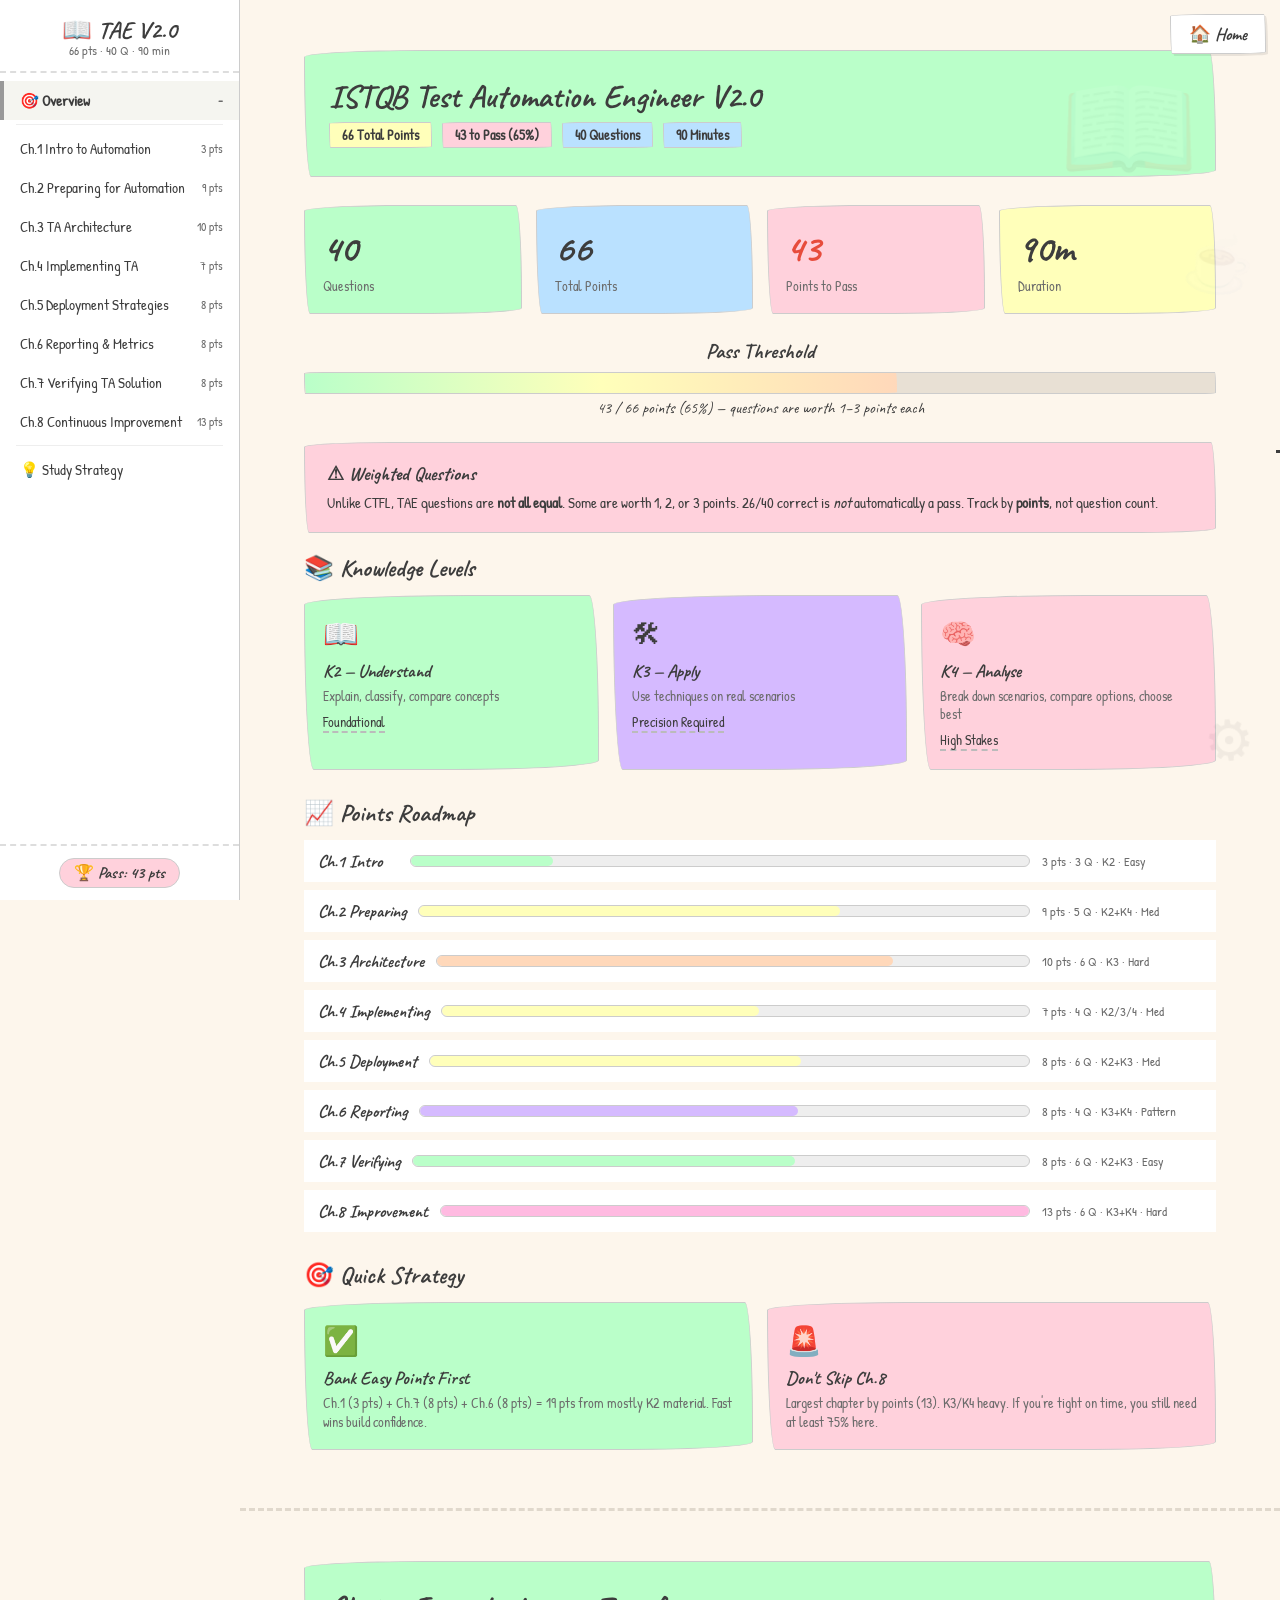
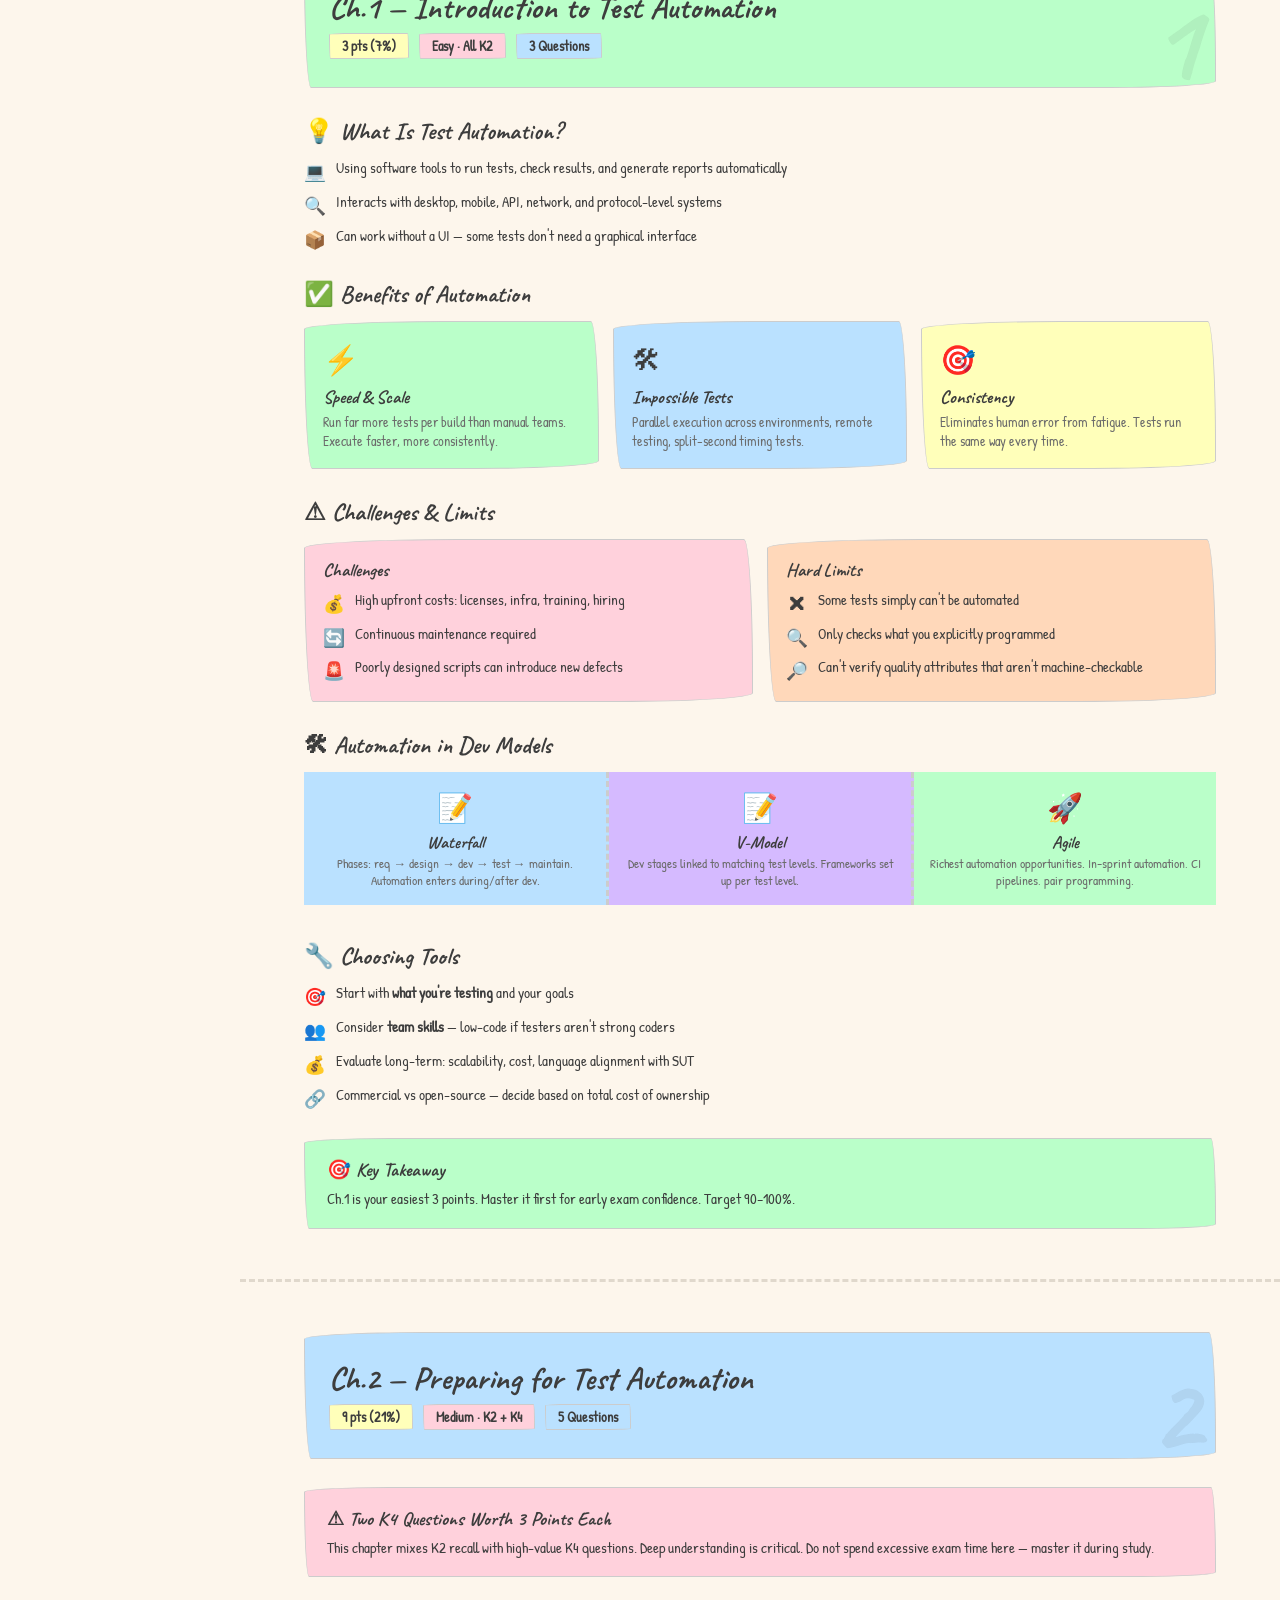
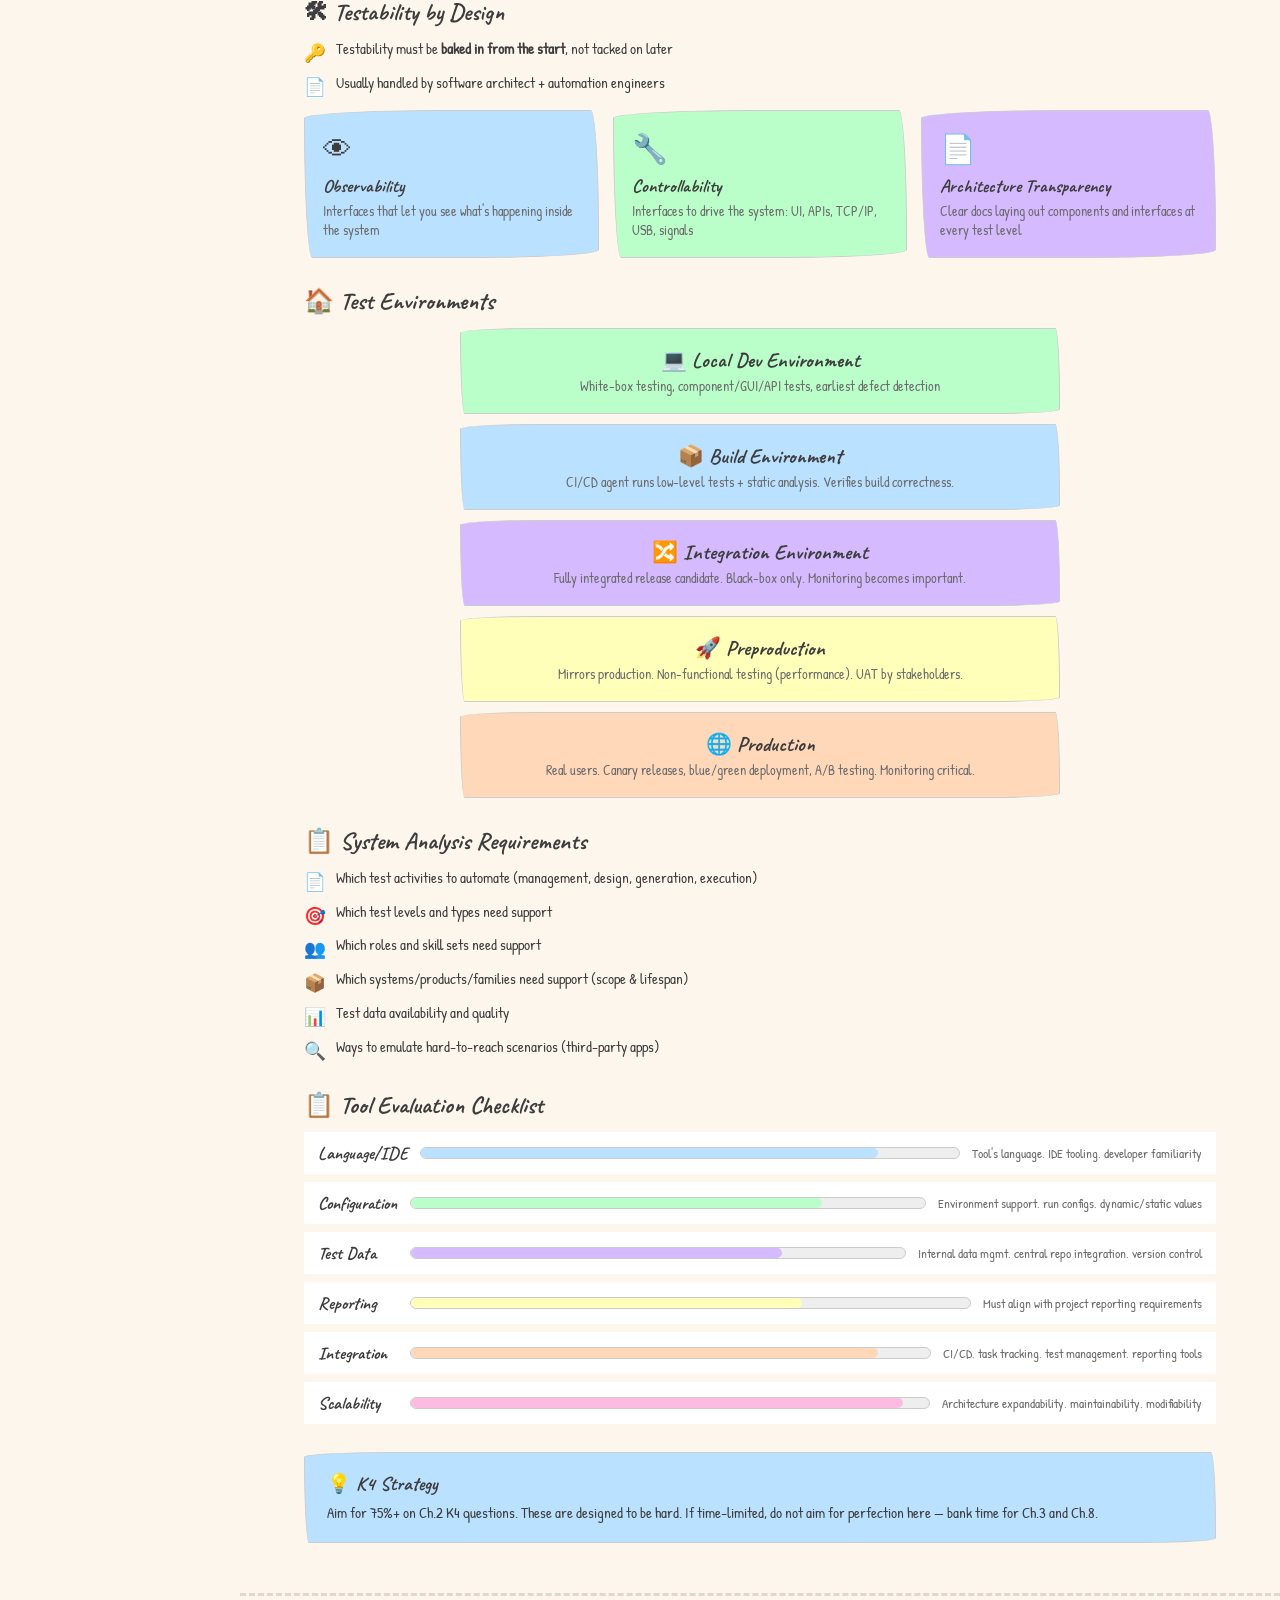
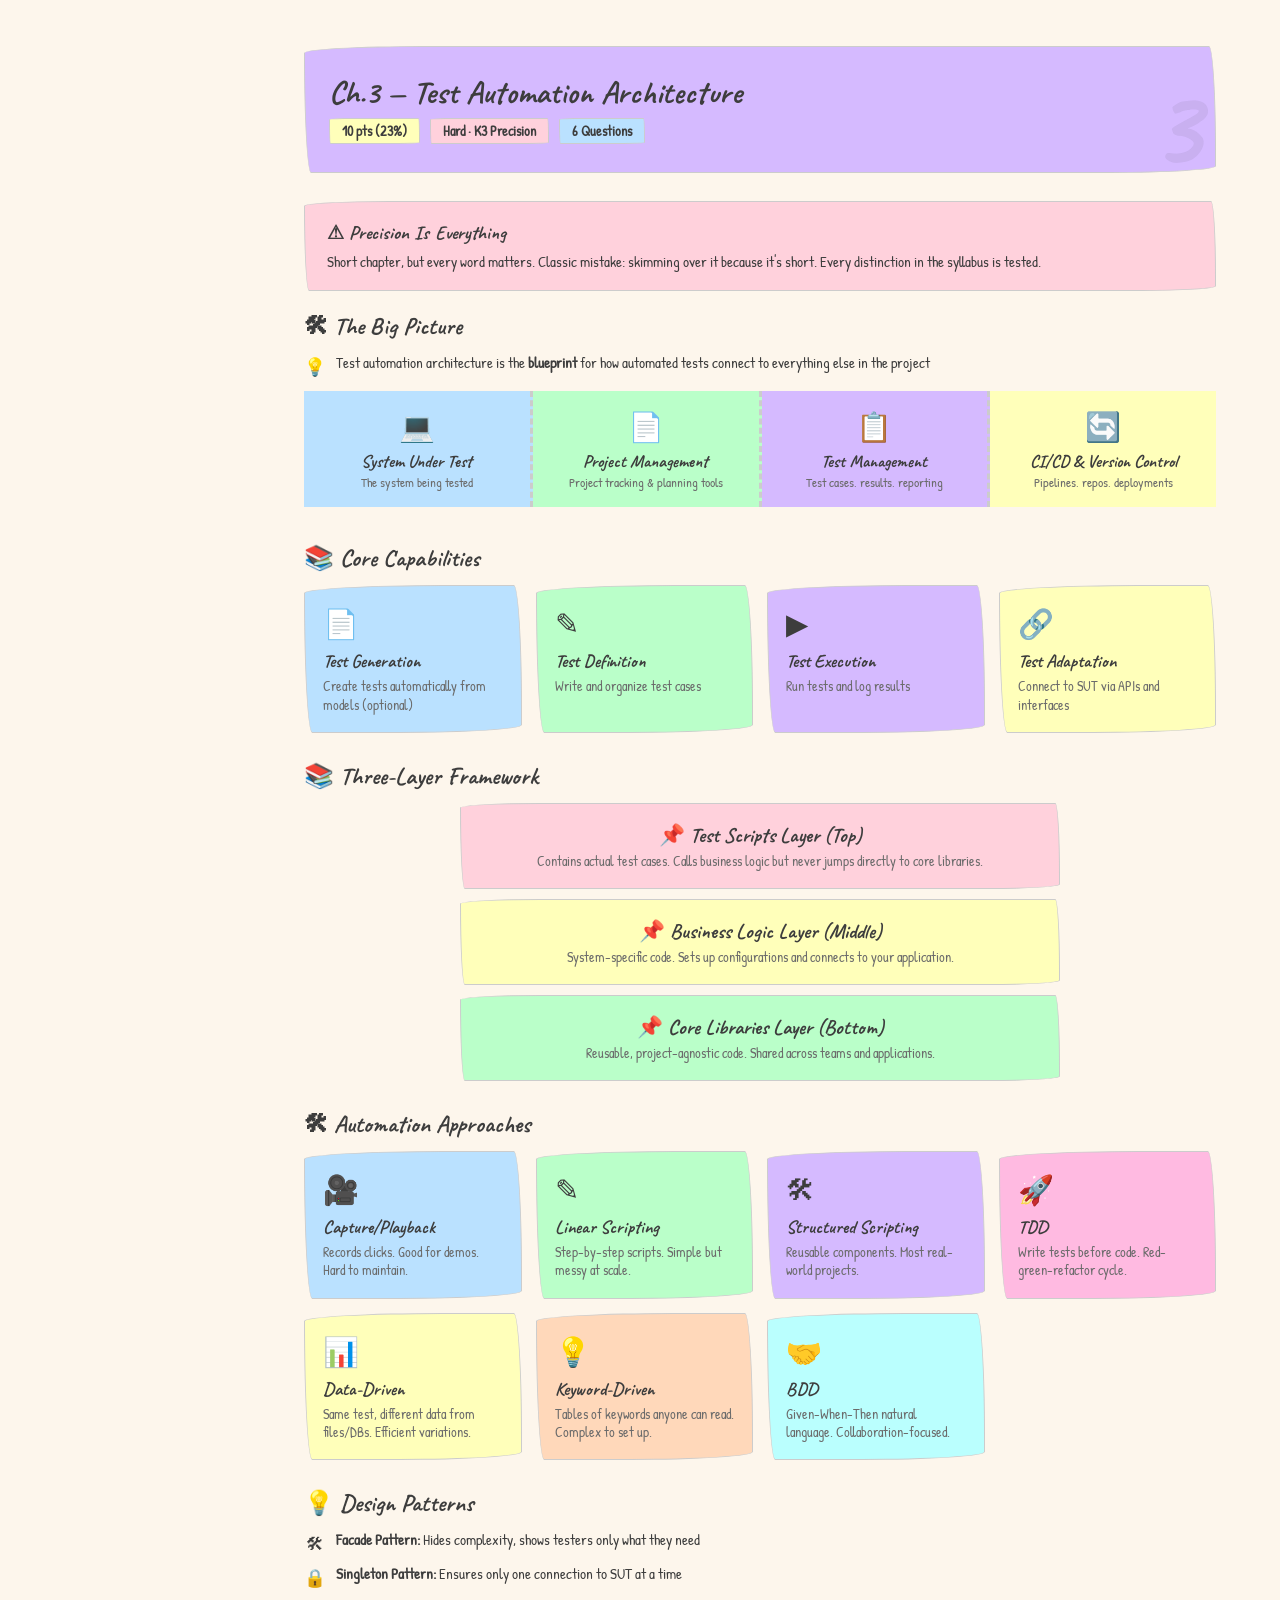
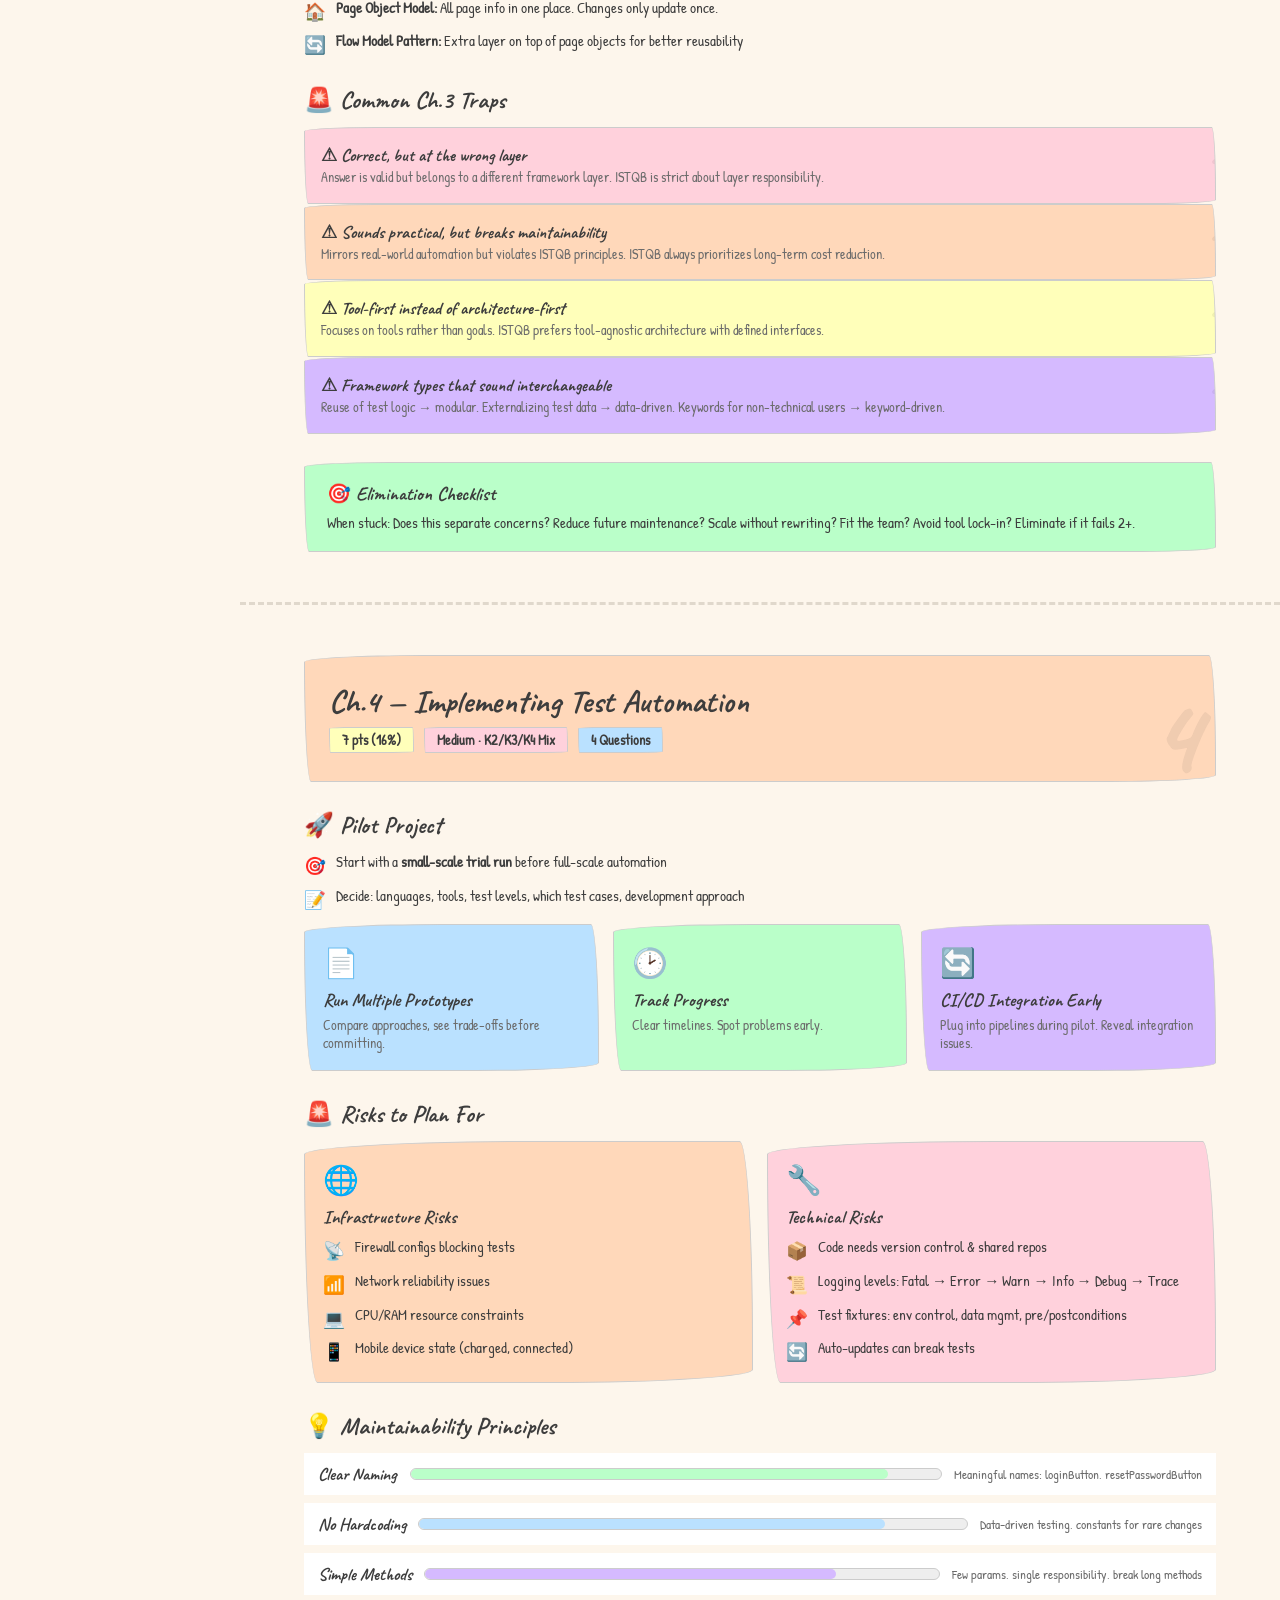
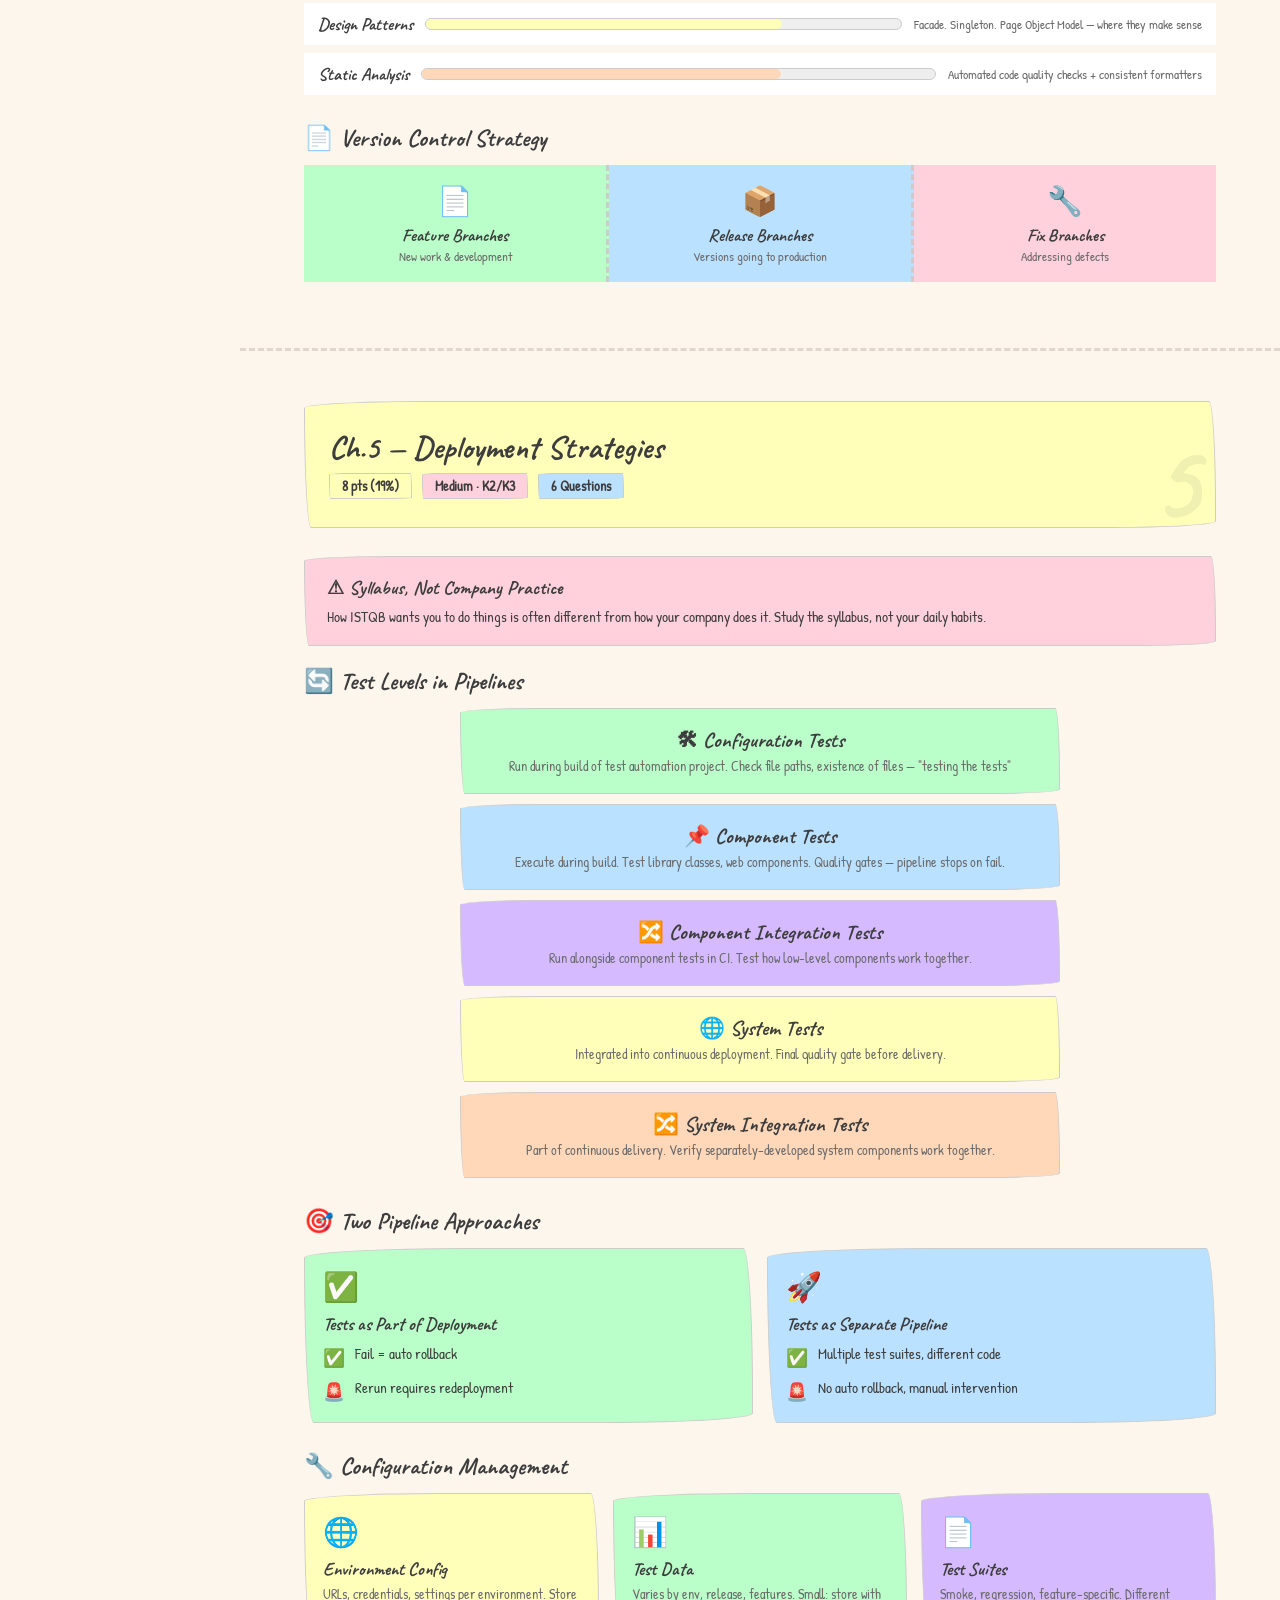
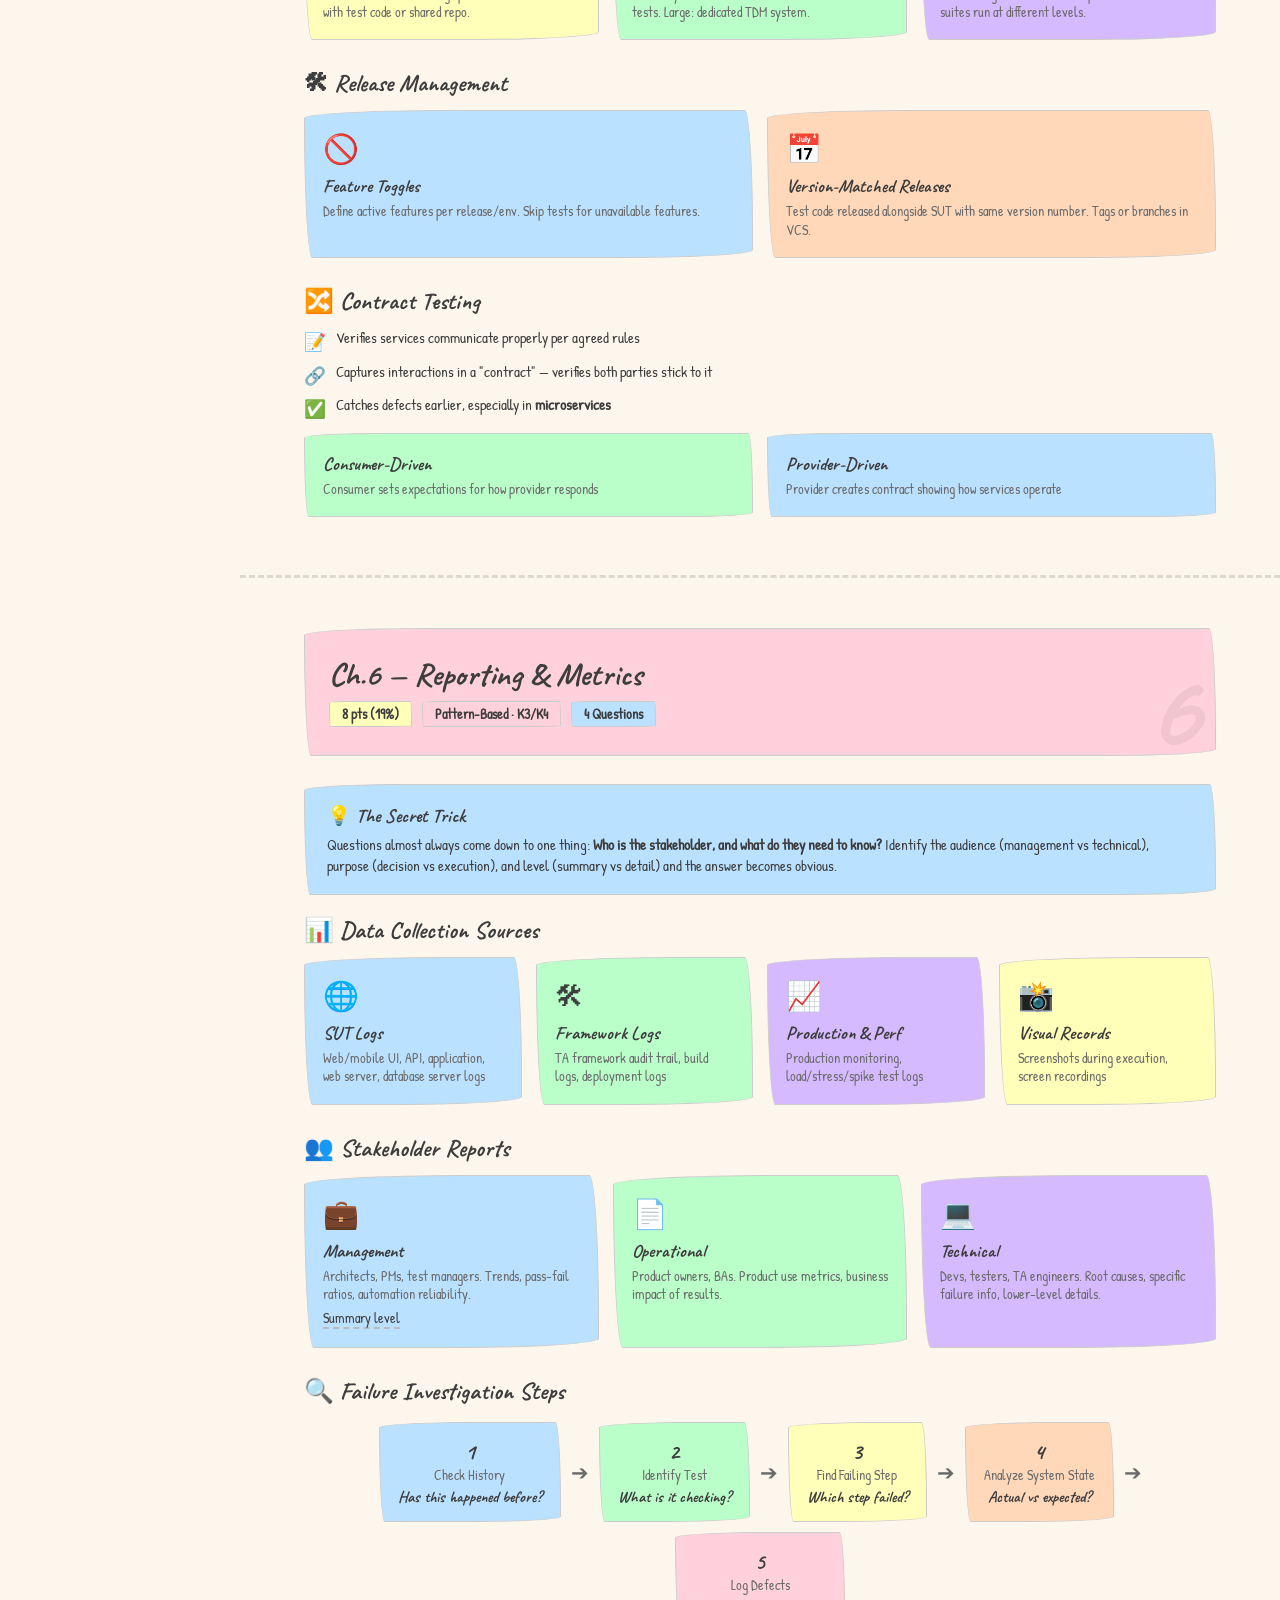
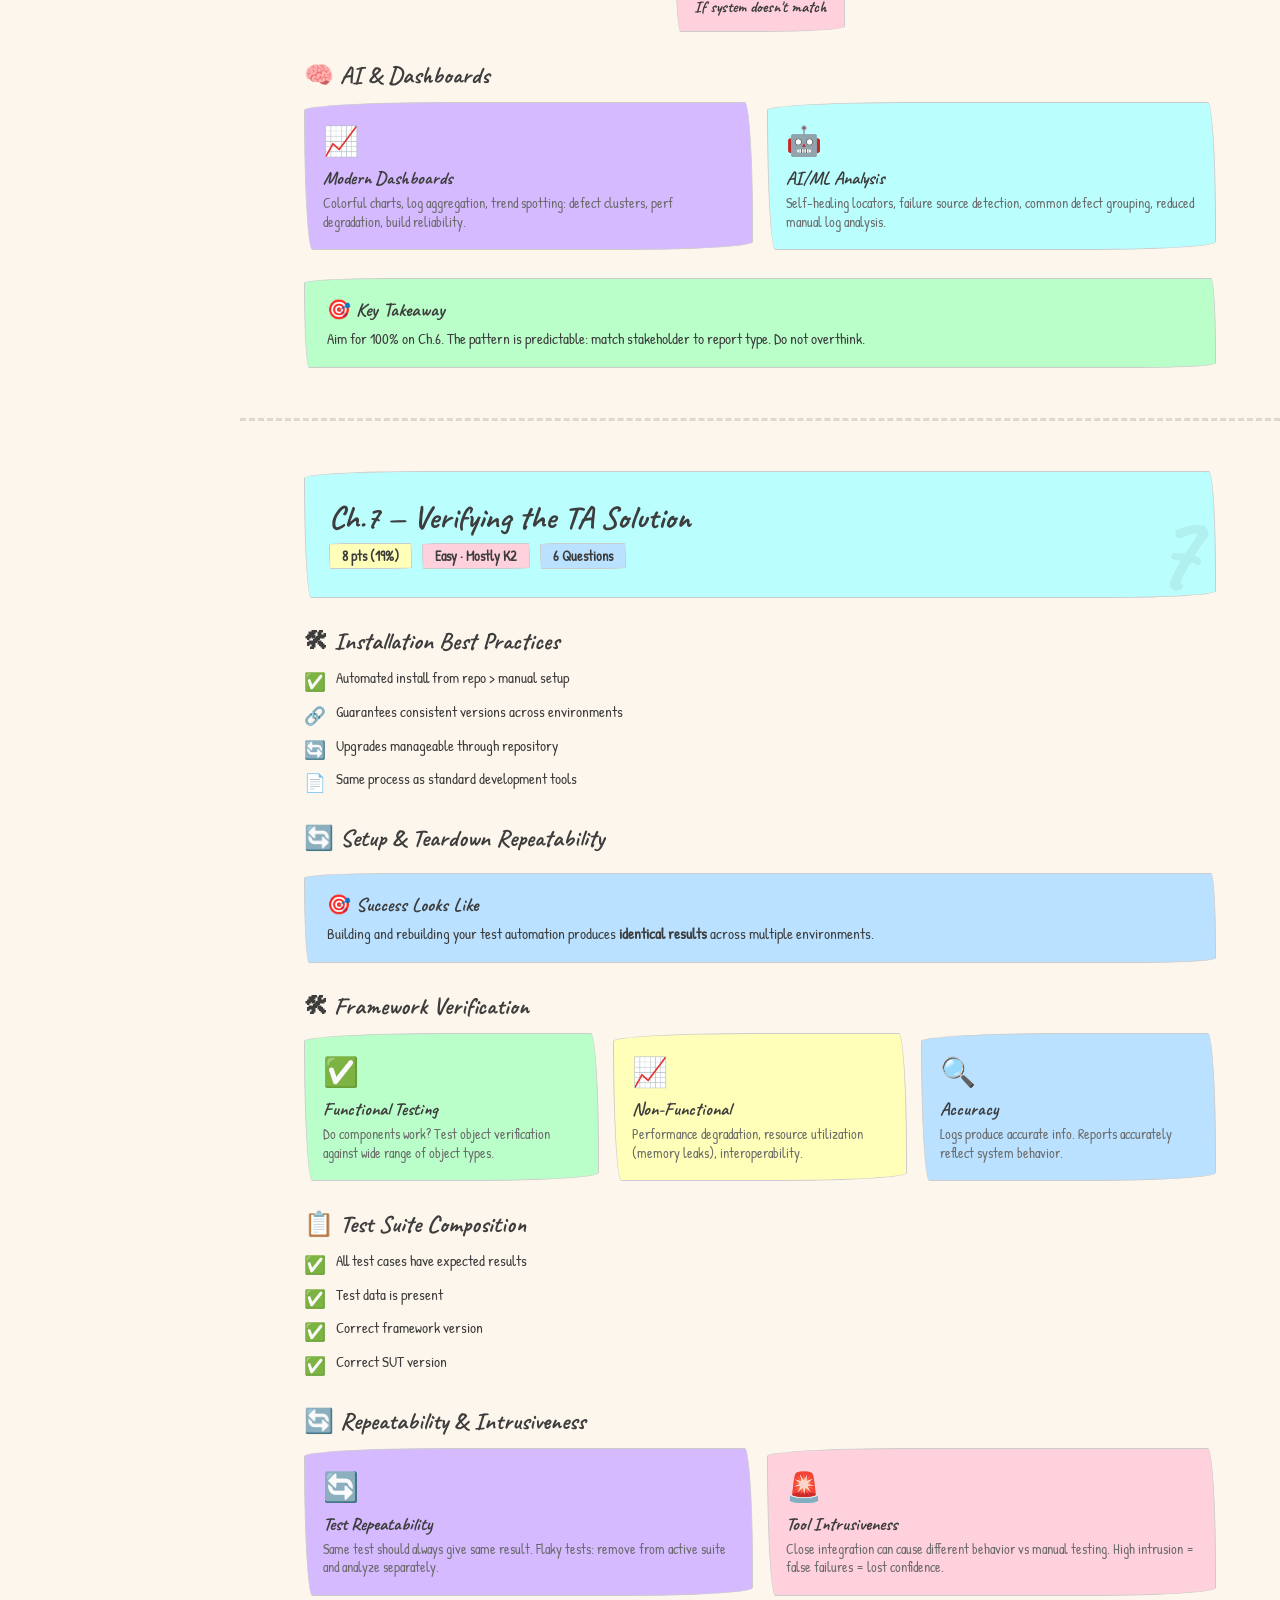
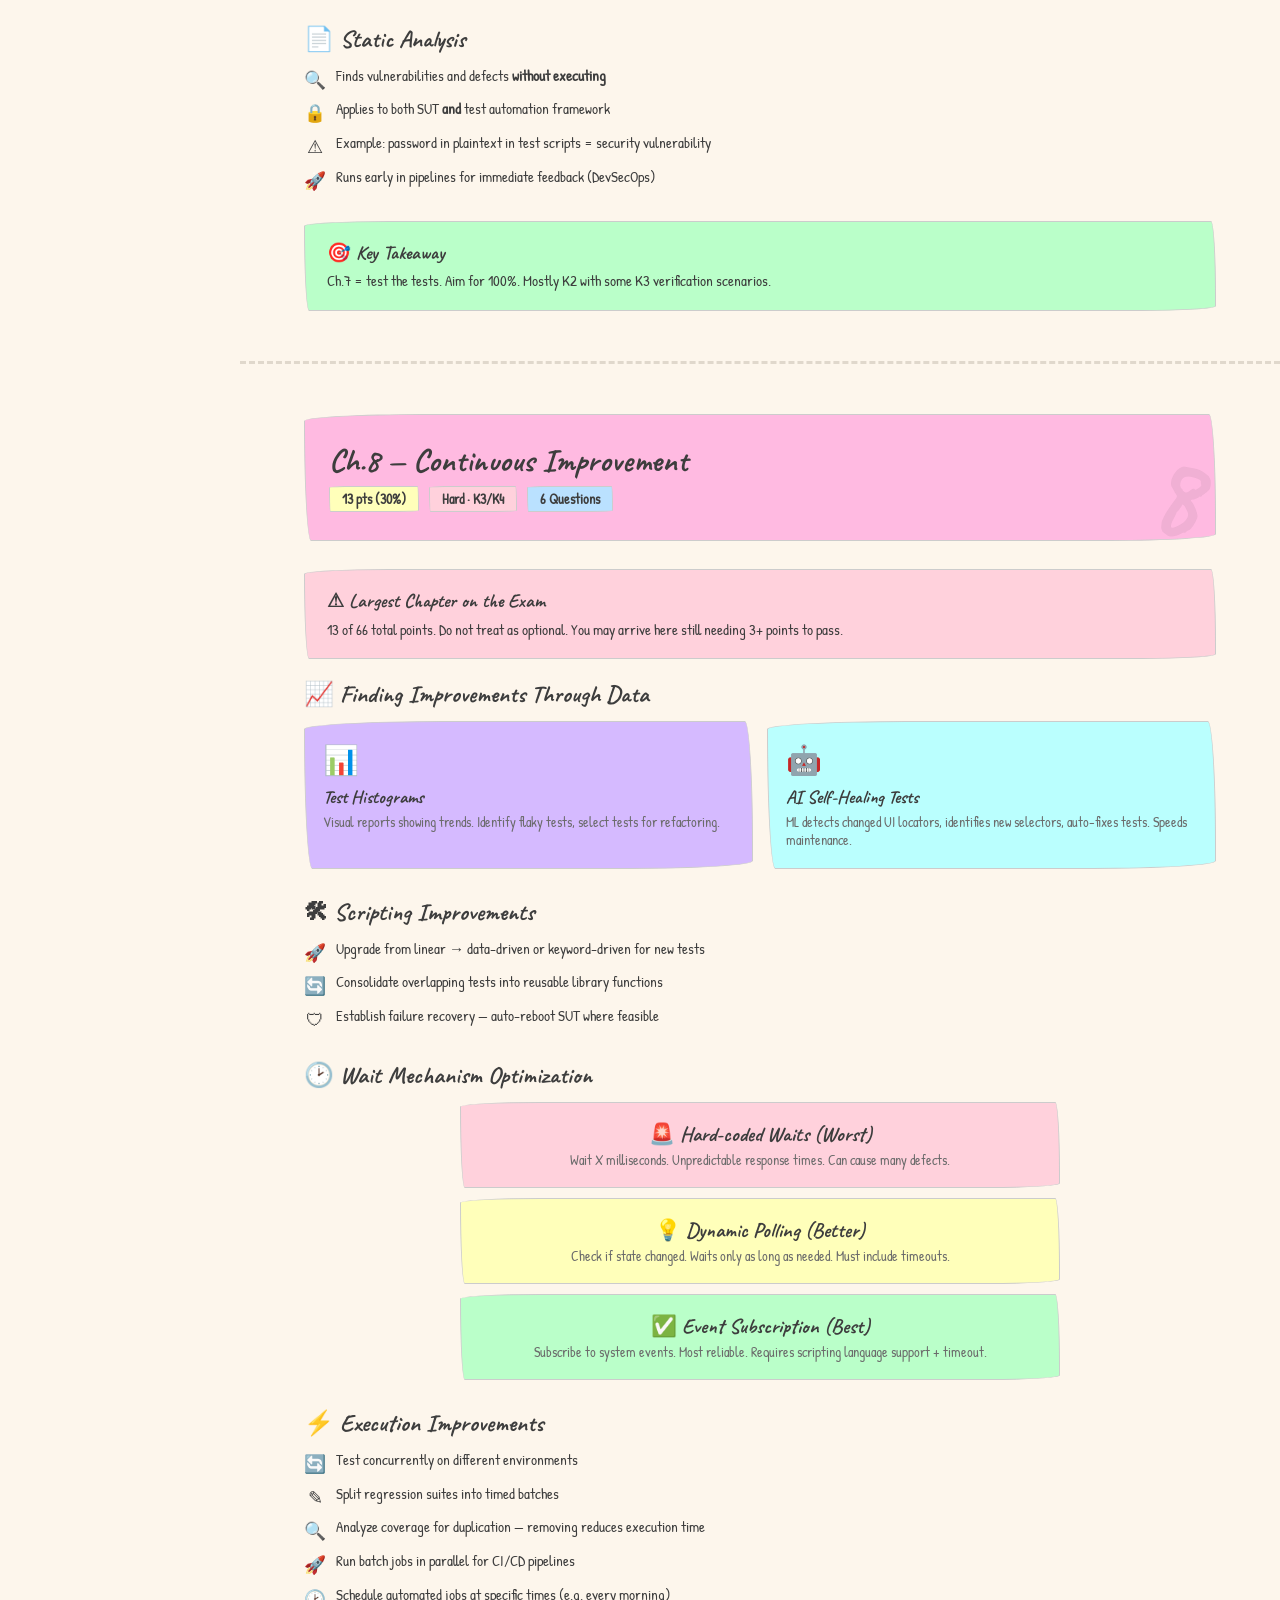
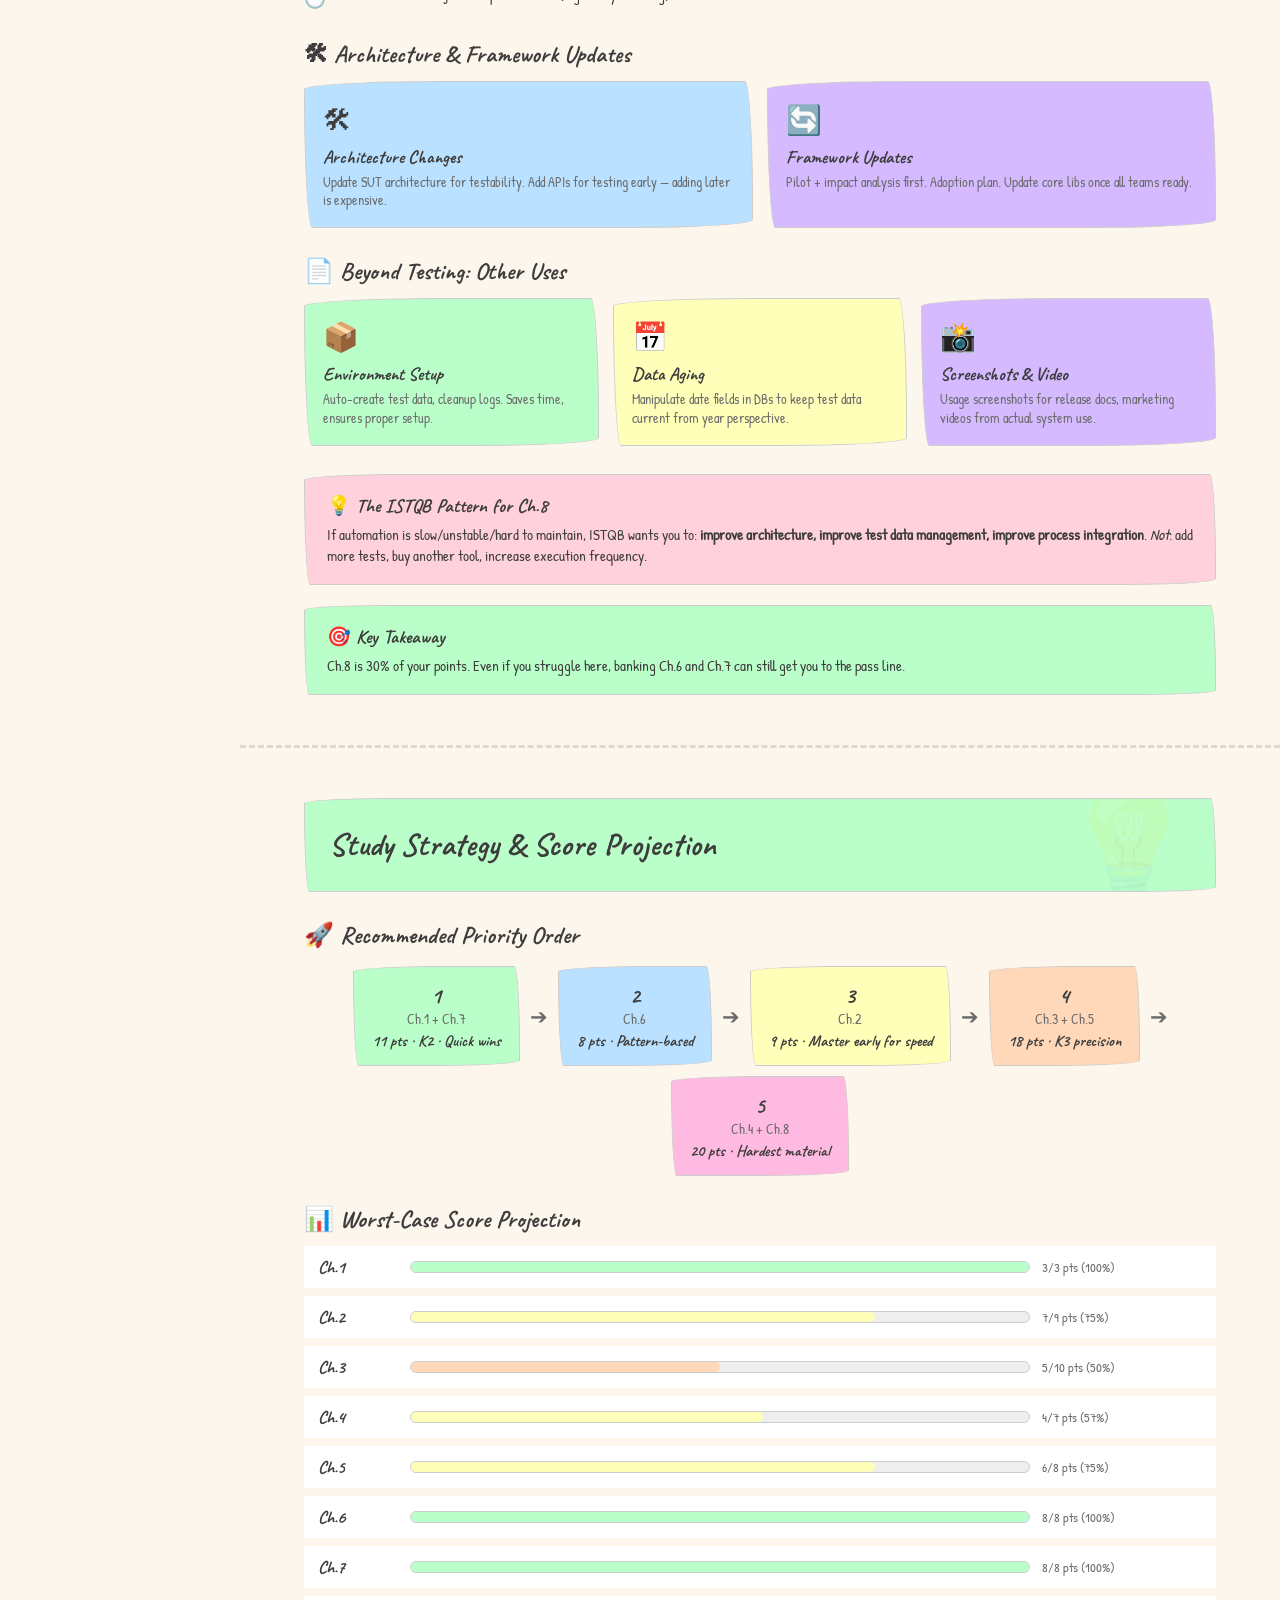
==== commit e0c36d10: "recreate tae 2.0 content" ====
--- a/tae_2.0/index.html
+++ b/tae_2.0/index.html
@@ -4,212 +4,18 @@
 <meta charset="UTF-8">
 <meta name="viewport" content="width=device-width, initial-scale=1.0">
 <title>ISTQB TAE V2.0 - Infographic Study Guide</title>
-<link href="https://fonts.googleapis.com/css2?family=Caveat:wght@400;600;700&family=Patrick+Hand&family=Inter:wght@300;400;500;600;700&display=swap" rel="stylesheet">
-<style>
-:root {
-  --pastel-pink: #FFD1DC;
-  --pastel-blue: #BAE1FF;
-  --pastel-green: #BAFFC9;
-  --pastel-yellow: #FFFFBA;
-  --pastel-purple: #D5BAFF;
-  --pastel-orange: #FFD8BA;
-  --pastel-cyan: #BAFFFE;
-  --pastel-rose: #FFBAE1;
-  --bg: #FDF6EC;
-  --text: #3D3D3D;
-  --text-light: #6B6B6B;
-  --shadow: rgba(0,0,0,0.08);
-  --toc-w: 240px;
-}
-*{margin:0;padding:0;box-sizing:border-box}
-html{scroll-behavior:smooth}
-body{background:var(--bg);color:var(--text);font-family:'Patrick Hand',cursive;overflow-x:hidden}
-
-/* ─── Floating TOC Sidebar ─── */
-.toc-overlay{display:none;position:fixed;inset:0;background:rgba(0,0,0,.3);z-index:998}
-.toc-sidebar{position:fixed;top:0;left:0;width:var(--toc-w);height:100vh;background:#fff;border-right:1.5px solid #ccc;z-index:999;display:flex;flex-direction:column;transition:transform .3s}
-.toc-sidebar.hidden{transform:translateX(-100%)}
-.toc-header{padding:18px 16px 12px;border-bottom:2px dashed #ddd;text-align:center}
-.toc-header h3{font-family:'Caveat',cursive;font-size:1.5rem;line-height:1}
-.toc-header .toc-sub{font-size:.8rem;color:var(--text-light)}
-.toc-list{flex:1;overflow-y:auto;padding:8px 0}
-.toc-list::-webkit-scrollbar{width:4px}
-.toc-list::-webkit-scrollbar-thumb{background:#ccc;border-radius:2px}
-.toc-item{display:block;padding:9px 16px;font-size:.95rem;color:var(--text);text-decoration:none;border-left:4px solid transparent;transition:all .2s;cursor:pointer;position:relative}
-.toc-item:hover{background:#fafafa;border-left-color:var(--pastel-purple)}
-.toc-item.active{border-left-color:#999;background:#f5f5f0;font-weight:600}
-.toc-item .toc-pts{font-size:.78rem;color:var(--text-light);float:right;margin-top:2px}
-.toc-divider{height:1px;background:#eee;margin:4px 16px}
-.toc-togo{padding:12px 16px;border-top:2px dashed #ddd;text-align:center}
-.toc-togo .pass-pill{display:inline-block;padding:4px 14px;border-radius:20px;background:var(--pastel-pink);border:1.5px solid #ccc;font-family:'Caveat',cursive;font-size:1rem;font-weight:700}
-
-/* TOC toggle button */
-.toc-toggle{position:fixed;top:14px;left:14px;z-index:1000;width:42px;height:42px;border-radius:50%;background:#fff;border:1.5px solid #ccc;font-size:1.2rem;cursor:pointer;display:none;align-items:center;justify-content:center;box-shadow:2px 2px 0 var(--shadow);transition:transform .2s}
-.toc-toggle:hover{transform:scale(1.1)}
-.toc-toggle.show{display:flex}
-
-/* ─── Main Content ─── */
-.main-content{margin-left:var(--toc-w);transition:margin .3s}
-.main-content.full{margin-left:0}
-
-/* ─── Shared ─── */
-.sketch-border{border:1.5px solid #ccc;border-radius:255px 15px 225px 15px/15px 225px 15px 255px}
-.section-wrap{max-width:960px;margin:0 auto;padding:0 24px}
-
-/* Chapter Section */
-.chapter-section{padding:50px 0 30px;min-height:60vh}
-.chapter-section+.chapter-section{border-top:3px dashed #e0d8cc}
-.ch-banner{padding:28px 24px;margin-bottom:28px;position:relative;overflow:hidden}
-.ch-banner::after{content:attr(data-ch);position:absolute;right:16px;bottom:-10px;font-family:'Caveat',cursive;font-size:7rem;font-weight:700;opacity:.08;line-height:1}
-.ch-banner .ch-title{font-family:'Caveat',cursive;font-size:2rem;font-weight:700;line-height:1.1}
-.ch-banner .ch-meta{margin-top:8px;display:flex;flex-wrap:wrap;gap:10px;align-items:center}
-.ch-tag{display:inline-block;padding:3px 12px;border-radius:255px 15px 225px 15px/15px 225px 15px 255px;border:1.5px solid #ccc;font-size:.85rem;font-weight:600}
-.ch-tag.pts{background:var(--pastel-yellow)}
-.ch-tag.diff{background:var(--pastel-pink)}
-.ch-tag.ks{background:var(--pastel-blue)}
-
-/* Subsection */
-.sub-section{margin-bottom:28px}
-.sub-title{font-family:'Caveat',cursive;font-size:1.5rem;font-weight:700;margin-bottom:12px;display:flex;align-items:center;gap:8px}
-
-/* Cards grid */
-.card-grid{display:grid;gap:14px}
-.card-grid.cols-2{grid-template-columns:repeat(auto-fit,minmax(280px,1fr))}
-.card-grid.cols-3{grid-template-columns:repeat(auto-fit,minmax(200px,1fr))}
-.card-grid.cols-4{grid-template-columns:repeat(auto-fit,minmax(160px,1fr))}
-.info-card{background:#fff;padding:18px;transition:transform .3s}
-.info-card:hover{transform:translateY(-3px);box-shadow:0 6px 20px var(--shadow)}
-.info-card .ic-icon{font-size:1.8rem;margin-bottom:6px}
-.info-card .ic-title{font-family:'Caveat',cursive;font-size:1.15rem;font-weight:700}
-.info-card .ic-desc{font-size:.88rem;color:var(--text-light);margin-top:4px;line-height:1.3}
-
-/* Bullet list */
-.bullet-list{display:flex;flex-direction:column;gap:8px}
-.bullet-item{display:flex;align-items:flex-start;gap:10px;font-size:.95rem;line-height:1.35}
-.bullet-item .bi-icon{font-size:1.1rem;min-width:22px;text-align:center;margin-top:2px}
-.bullet-item .bi-label{font-weight:600}
-
-/* Layer stack */
-.layer-stack{display:flex;flex-direction:column;gap:10px;max-width:600px;margin:0 auto}
-.layer-box{padding:18px 22px;background:#fff;text-align:center;transition:transform .3s}
-.layer-box:hover{transform:scale(1.03)}
-.layer-box .layer-name{font-family:'Caveat',cursive;font-size:1.3rem;font-weight:700}
-.layer-box .layer-desc{font-size:.9rem;color:var(--text-light);margin-top:3px}
-
-/* Flow diagram */
-.flow-row{display:flex;align-items:stretch;gap:0;overflow:visible;padding-bottom:8px}
-.flow-node{flex:1;min-width:140px;padding:16px 12px;text-align:center;background:#fff;position:relative;border-right:3px dashed #ccc}
-.flow-node:last-child{border-right:none}
-.flow-node .fn-icon{font-size:1.8rem;margin-bottom:4px}
-.flow-node .fn-name{font-family:'Caveat',cursive;font-size:1.1rem;font-weight:700}
-.flow-node .fn-desc{font-size:.8rem;color:var(--text-light);margin-top:3px;line-height:1.3}
-.flow-arrow{position:absolute;right:-13px;top:50%;transform:translateY(-50%);font-size:1.3rem;z-index:2}
-
-/* Bar chart rows */
-.bar-rows{display:flex;flex-direction:column;gap:8px}
-.bar-row{display:flex;align-items:center;gap:12px;padding:10px 14px;background:#fff;transition:transform .2s}
-.bar-row:hover{transform:translateX(4px)}
-.bar-label{font-family:'Caveat',cursive;font-size:1.1rem;font-weight:700;min-width:80px}
-.bar-track{flex:1;height:12px;background:#eee;border:1.5px solid #ccc;border-radius:6px;overflow:hidden}
-.bar-fill{height:100%;border-radius:6px;transition:width 1s ease}
-.bar-desc{font-size:.82rem;color:var(--text-light);min-width:160px}
-
-/* Tooltips */
-.tt{position:relative;border-bottom:2px dashed #bbb;cursor:help}
-.tt-box{display:none;position:absolute;bottom:calc(100% + 10px);left:50%;transform:translateX(-50%);background:#fff;border:1.5px solid #ccc;border-radius:15px 255px 15px 225px/225px 15px 255px 15px;padding:14px 16px;width:270px;font-size:.88rem;line-height:1.35;z-index:100;box-shadow:4px 4px 0 var(--shadow)}
-.tt-box::after{content:'';position:absolute;top:100%;left:50%;transform:translateX(-50%);border:7px solid transparent;border-top-color:var(--text)}
-.tt:hover .tt-box{display:block}
-
-/* Tip/Warning boxes */
-.tip-box{padding:18px 22px;margin:20px 0;border:1.5px solid #ccc;font-size:.95rem;line-height:1.4}
-.tip-box h4{font-family:'Caveat',cursive;font-size:1.2rem;margin-bottom:4px}
-.tip-box.warn{background:var(--pastel-pink)}
-.tip-box.info{background:var(--pastel-blue)}
-.tip-box.success{background:var(--pastel-green)}
-
-/* Contract diagram */
-.contract-row{display:flex;align-items:center;justify-content:center;gap:16px;flex-wrap:wrap;margin:16px 0}
-.contract-box{padding:16px 24px;background:#fff;text-align:center;min-width:150px}
-.contract-box .ct-icon{font-size:1.8rem;margin-bottom:4px}
-.contract-box .ct-name{font-family:'Caveat',cursive;font-size:1.1rem;font-weight:700}
-.contract-box .ct-desc{font-size:.82rem;color:var(--text-light);margin-top:3px}
-.contract-arrow{font-size:1.8rem;color:var(--text-light)}
-
-/* Trap cards */
-.trap-card{background:#fff;padding:16px;position:relative;overflow:visible}
-.trap-card::before{content:'!';position:absolute;top:-10px;right:-4px;font-family:'Caveat',cursive;font-size:3rem;font-weight:700;opacity:.08}
-.trap-card .tc-name{font-family:'Caveat',cursive;font-size:1.1rem;font-weight:700;margin-bottom:3px}
-.trap-card .tc-desc{font-size:.85rem;color:var(--text-light);line-height:1.3}
-
-/* Score meters */
-.meter-wrap{margin:24px 0;text-align:center}
-.meter-wrap h4{font-family:'Caveat',cursive;font-size:1.3rem;margin-bottom:8px}
-.meter-track{width:100%;height:22px;background:#E8E0D4;border:1.5px solid #ccc;border-radius:255px 15px 225px 15px/15px 225px 15px 255px;overflow:hidden}
-.meter-fill{height:100%;transition:width 1.5s ease;border-radius:255px 15px 225px 15px/15px 225px 15px 255px}
-.meter-label{font-family:'Caveat',cursive;font-size:1rem;margin-top:4px}
-
-/* Progress bar (roadmap) */
-.progress-track{width:100%;height:16px;background:#E8E0D4;border:1.5px solid #ccc;border-radius:255px 15px 225px 15px/15px 225px 15px 255px;margin:20px 0;position:relative;overflow:hidden}
-.progress-fill{height:100%;width:0%;background:linear-gradient(90deg,var(--pastel-green),var(--pastel-blue),var(--pastel-purple),var(--pastel-pink));transition:width 1.5s ease}
-.pass-line{position:absolute;left:65%;top:-4px;height:24px;width:3px;background:#E74C3C;z-index:3}
-.pass-label{position:absolute;left:65%;top:-20px;transform:translateX(-50%);font-family:'Caveat',cursive;font-size:.85rem;color:#E74C3C;font-weight:700;white-space:nowrap}
-
-/* Strategy steps */
-.strat-flow{display:flex;flex-wrap:wrap;gap:10px;justify-content:center;margin:16px 0}
-.strat-step{padding:14px 18px;background:#fff;text-align:center;min-width:120px;transition:transform .3s}
-.strat-step:hover{transform:translateY(-3px)}
-.strat-step .ss-num{font-family:'Caveat',cursive;font-size:1.4rem;font-weight:700}
-.strat-step .ss-ch{font-size:.85rem;color:var(--text-light)}
-.strat-step .ss-pts{font-family:'Caveat',cursive;font-size:1rem;font-weight:700;margin-top:3px}
-.strat-arrow{display:flex;align-items:center;font-size:1.3rem;color:var(--text-light)}
-
-/* Decorative */
-.deco{position:fixed;pointer-events:none;opacity:.06;font-size:3.5rem;z-index:0}
-
-/* Animate on scroll */
-.anim{opacity:0;transform:translateY(24px);transition:opacity .6s,transform .6s}
-.anim.vis{opacity:1;transform:none}
-
-/* Responsive */
-@media(max-width:860px){
-  .toc-sidebar{transform:translateX(-100%)}
-  .toc-sidebar.open{transform:translateX(0)}
-  .toc-overlay.show{display:block}
-  .toc-toggle.show{display:flex}
-  .main-content{margin-left:0!important}
-  .flow-row{flex-direction:column}
-  .flow-node{border-right:none;border-bottom:3px dashed #ccc}
-  .flow-node:last-child{border-bottom:none}
-  .flow-arrow{display:none}
-  .card-grid.cols-2,.card-grid.cols-3,.card-grid.cols-4{grid-template-columns:1fr}
-  .contract-row{flex-direction:column}
-  .strat-flow{flex-direction:column;align-items:center}
-  .strat-arrow{transform:rotate(90deg)}
-}
-
-/* Ch colors */
-.bg-ch1{background:var(--pastel-green)}.bg-ch2{background:var(--pastel-blue)}.bg-ch3{background:var(--pastel-purple)}.bg-ch4{background:var(--pastel-orange)}.bg-ch5{background:var(--pastel-yellow)}.bg-ch6{background:var(--pastel-pink)}.bg-ch7{background:var(--pastel-cyan)}.bg-ch8{background:var(--pastel-rose)}
-
-/* Scroll top */
-.scroll-top{position:fixed;bottom:24px;right:24px;width:44px;height:44px;border-radius:50%;background:#fff;border:1.5px solid #ccc;font-size:1.3rem;cursor:pointer;display:none;align-items:center;justify-content:center;z-index:50;box-shadow:2px 2px 0 var(--shadow)}
-.scroll-top:hover{transform:scale(1.1)}
-.home-btn{display:inline-flex;align-items:center;gap:8px;padding:8px 18px;border-radius:255px 15px 225px 15px/15px 225px 15px 255px;border:1.5px solid #ccc;background:#fff;color:var(--text);text-decoration:none;font-family:'Caveat',cursive;font-size:1.1rem;font-weight:700;box-shadow:2px 2px 0 var(--shadow);transition:transform .2s,background .2s}
-.home-btn:hover{transform:translateY(-2px) scale(1.03);background:var(--pastel-green)}
-</style>
+<link href="https://fonts.googleapis.com/css2?family=Caveat:wght@400;600;700&family=Patrick+Hand&display=swap" rel="stylesheet">
+<link rel="stylesheet" href="../shared-styles.css">
 </head>
 <body>
 
-<!-- Decorative doodles -->
 <div class="deco" style="top:8%;left:3%;transform:rotate(-12deg)">&#9998;</div>
 <div class="deco" style="top:25%;right:2%;transform:rotate(8deg)">&#9749;</div>
-<div class="deco" style="top:50%;left:1%;transform:rotate(4deg)">&#9997;</div>
-<div class="deco" style="top:75%;right:2%;transform:rotate(-6deg)">&#9881;</div>
+<div class="deco" style="top:55%;left:1%;transform:rotate(4deg)">&#9997;</div>
+<div class="deco" style="top:78%;right:2%;transform:rotate(-6deg)">&#9881;</div>
 
 <a class="home-btn" href="../index.html" style="position:fixed;top:14px;right:14px;z-index:1001;">&#127968; Home</a>
 
-<!-- ════════════════════════════════════════════ -->
-<!-- TOC Sidebar -->
-<!-- ════════════════════════════════════════════ -->
 <div class="toc-overlay" id="tocOverlay"></div>
 <aside class="toc-sidebar" id="tocSidebar">
   <div class="toc-header">
@@ -219,14 +25,14 @@
   <nav class="toc-list">
     <a class="toc-item active" href="#overview" data-section="overview">&#127919; Overview <span class="toc-pts">-</span></a>
     <div class="toc-divider"></div>
-    <a class="toc-item" href="#ch1" data-section="ch1">Ch.1 Intro <span class="toc-pts">3 pts</span></a>
-    <a class="toc-item" href="#ch2" data-section="ch2">Ch.2 Preparing <span class="toc-pts">9 pts</span></a>
-    <a class="toc-item" href="#ch3" data-section="ch3">Ch.3 Architecture <span class="toc-pts">10 pts</span></a>
-    <a class="toc-item" href="#ch4" data-section="ch4">Ch.4 Implementing <span class="toc-pts">7 pts</span></a>
-    <a class="toc-item" href="#ch5" data-section="ch5">Ch.5 Deployment <span class="toc-pts">8 pts</span></a>
-    <a class="toc-item" href="#ch6" data-section="ch6">Ch.6 Reporting <span class="toc-pts">8 pts</span></a>
-    <a class="toc-item" href="#ch7" data-section="ch7">Ch.7 Verifying <span class="toc-pts">8 pts</span></a>
-    <a class="toc-item" href="#ch8" data-section="ch8">Ch.8 Improvement <span class="toc-pts">13 pts</span></a>
+    <a class="toc-item" href="#ch1" data-section="ch1">Ch.1 Intro to Automation <span class="toc-pts">3 pts</span></a>
+    <a class="toc-item" href="#ch2" data-section="ch2">Ch.2 Preparing for Automation <span class="toc-pts">9 pts</span></a>
+    <a class="toc-item" href="#ch3" data-section="ch3">Ch.3 TA Architecture <span class="toc-pts">10 pts</span></a>
+    <a class="toc-item" href="#ch4" data-section="ch4">Ch.4 Implementing TA <span class="toc-pts">7 pts</span></a>
+    <a class="toc-item" href="#ch5" data-section="ch5">Ch.5 Deployment Strategies <span class="toc-pts">8 pts</span></a>
+    <a class="toc-item" href="#ch6" data-section="ch6">Ch.6 Reporting &amp; Metrics <span class="toc-pts">8 pts</span></a>
+    <a class="toc-item" href="#ch7" data-section="ch7">Ch.7 Verifying TA Solution <span class="toc-pts">8 pts</span></a>
+    <a class="toc-item" href="#ch8" data-section="ch8">Ch.8 Continuous Improvement <span class="toc-pts">13 pts</span></a>
     <div class="toc-divider"></div>
     <a class="toc-item" href="#strategy" data-section="strategy">&#128161; Study Strategy</a>
   </nav>
@@ -235,19 +41,15 @@
   </div>
 </aside>
 
-<!-- TOC toggle (mobile) -->
 <button class="toc-toggle" id="tocToggle">&#9776;</button>
 
-<!-- ════════════════════════════════════════════ -->
-<!-- Main Content -->
-<!-- ════════════════════════════════════════════ -->
 <div class="main-content" id="mainContent">
 
-<!-- ───────── OVERVIEW ───────── -->
+<!-- ═══════════ OVERVIEW ═══════════ -->
 <section class="chapter-section" id="overview">
   <div class="section-wrap">
     <div class="ch-banner sketch-border bg-ch1 anim" data-ch="&#128214;">
-      <div class="ch-title">ISTQB Test Automation Engineer</div>
+      <div class="ch-title">ISTQB Test Automation Engineer V2.0</div>
       <div class="ch-meta">
         <span class="ch-tag pts">66 Total Points</span>
         <span class="ch-tag diff">43 to Pass (65%)</span>
@@ -256,7 +58,6 @@
       </div>
     </div>
 
-    <!-- Quick Stats -->
     <div class="card-grid cols-4 anim" style="margin-bottom:24px">
       <div class="info-card sketch-border" style="background:var(--pastel-green)">
         <div style="font-family:'Caveat';font-size:2.4rem;font-weight:700">40</div>
@@ -279,71 +80,109 @@
     <div class="meter-wrap anim">
       <h4>Pass Threshold</h4>
       <div class="meter-track"><div class="meter-fill" data-width="65" style="background:linear-gradient(90deg,var(--pastel-green),var(--pastel-yellow),var(--pastel-orange))"></div></div>
-      <div class="meter-label">43 / 66 points (65%)</div>
+      <div class="meter-label">43 / 66 points (65%) &mdash; questions are worth 1&ndash;3 points each</div>
     </div>
 
     <div class="tip-box warn sketch-border anim">
-      <h4>&#9888; Points &ne; Questions</h4>
-      Questions are weighted (1&ndash;3 pts each). 26/40 correct does <strong>not</strong> guarantee a pass. Track your progress by <em>points</em>.
-    </div>
-
-    <!-- K-Levels -->
+      <h4>&#9888; Weighted Questions</h4>
+      Unlike CTFL, TAE questions are <strong>not all equal</strong>. Some are worth 1, 2, or 3 points. 26/40 correct is <em>not</em> automatically a pass. Track by <strong>points</strong>, not question count.
+    </div>
+
     <div class="sub-section anim">
       <div class="sub-title">&#128218; Knowledge Levels</div>
       <div class="card-grid cols-3">
-        <div class="info-card sketch-border" style="background:var(--pastel-blue)"><div class="ic-icon">&#128214;</div><div class="ic-title"><span class="tt" style="display:inline-block">K2 &mdash; Understand<div class="tt-box">Explain concepts in own words Comprehension, not memorization. Ch.1 and 7 are mostly K2 &mdash; easy points if studied first.</div></span></div></div>
-        <div class="info-card sketch-border" style="background:var(--pastel-green)"><div class="ic-icon">&#128736;</div><div class="ic-title"><span class="tt" style="display:inline-block">K3 &mdash; Apply<div class="tt-box">Use knowledge in real scenarios Real situations requiring the right technique. Every word counts, especially Ch.3 framework layers.</div></span></div></div>
-        <div class="info-card sketch-border" style="background:var(--pastel-purple)"><div class="ic-icon">&#129504;</div><div class="ic-title"><span class="tt" style="display:inline-block">K4 &mdash; Analyse<div class="tt-box">Break down complex scenarios, choose best solutions 3 pts each &mdash; highest value. Multiple plausible answers; think like an architect. Compare, weigh trade-offs, choose the <em>best</em>.</div></span></div></div>
-      </div>
-    </div>
-
-    <!-- Chapter Roadmap -->
-    <div class="sub-section anim">
-      <div class="sub-title">&#128506; Points Roadmap</div>
-      <div class="progress-track">
-        <div class="progress-fill" data-width="100"></div>
-        <div class="pass-line"></div>
-        <div class="pass-label">&#127919; Pass (43 pts)</div>
-      </div>
-      <div class="card-grid cols-4" style="gap:8px">
-        <div class="info-card" style="background:var(--pastel-green);padding:12px;text-align:center">
-          <div style="font-family:'Caveat';font-size:1.5rem;font-weight:700">3</div>
-          <div style="font-size:.82rem">Ch.1</div>
-        </div>
-        <div class="info-card" style="background:var(--pastel-blue);padding:12px;text-align:center">
-          <div style="font-family:'Caveat';font-size:1.5rem;font-weight:700">9</div>
-          <div style="font-size:.82rem">Ch.2</div>
-        </div>
-        <div class="info-card" style="background:var(--pastel-purple);padding:12px;text-align:center">
-          <div style="font-family:'Caveat';font-size:1.5rem;font-weight:700">10</div>
-          <div style="font-size:.82rem">Ch.3</div>
-        </div>
-        <div class="info-card" style="background:var(--pastel-orange);padding:12px;text-align:center">
-          <div style="font-family:'Caveat';font-size:1.5rem;font-weight:700">7</div>
-          <div style="font-size:.82rem">Ch.4</div>
-        </div>
-        <div class="info-card" style="background:var(--pastel-yellow);padding:12px;text-align:center">
-          <div style="font-family:'Caveat';font-size:1.5rem;font-weight:700">8</div>
-          <div style="font-size:.82rem">Ch.5</div>
-        </div>
-        <div class="info-card" style="background:var(--pastel-pink);padding:12px;text-align:center">
-          <div style="font-family:'Caveat';font-size:1.5rem;font-weight:700">8</div>
-          <div style="font-size:.82rem">Ch.6</div>
-        </div>
-        <div class="info-card" style="background:var(--pastel-cyan);padding:12px;text-align:center">
-          <div style="font-family:'Caveat';font-size:1.5rem;font-weight:700">8</div>
-          <div style="font-size:.82rem">Ch.7</div>
-        </div>
-        <div class="info-card" style="background:var(--pastel-rose);padding:12px;text-align:center">
-          <div style="font-family:'Caveat';font-size:1.5rem;font-weight:700">13</div>
-          <div style="font-size:.82rem">Ch.8</div>
+        <div class="info-card sketch-border" style="background:var(--pastel-green)">
+          <div class="ic-icon">&#128214;</div>
+          <div class="ic-title">K2 &mdash; Understand</div>
+          <div class="ic-desc">Explain, classify, compare concepts</div>
+          <div class="tt" style="display:inline-block;margin-top:8px;font-size:.85rem">Foundational
+            <div class="tt-box">Used heavily in Ch.1, Ch.7. Know definitions, principles, and why things work. Standard multiple-choice.</div>
+          </div>
+        </div>
+        <div class="info-card sketch-border" style="background:var(--pastel-purple)">
+          <div class="ic-icon">&#128736;</div>
+          <div class="ic-title">K3 &mdash; Apply</div>
+          <div class="ic-desc">Use techniques on real scenarios</div>
+          <div class="tt" style="display:inline-block;margin-top:8px;font-size:.85rem">Precision Required
+            <div class="tt-box">Ch.3 and Ch.5 are K3-heavy. Apply methods to solve problems. Every word in the question matters.</div>
+          </div>
+        </div>
+        <div class="info-card sketch-border" style="background:var(--pastel-pink)">
+          <div class="ic-icon">&#129504;</div>
+          <div class="ic-title">K4 &mdash; Analyse</div>
+          <div class="ic-desc">Break down scenarios, compare options, choose best</div>
+          <div class="tt" style="display:inline-block;margin-top:8px;font-size:.85rem">High Stakes
+            <div class="tt-box">Ch.2 and Ch.8 are K4-heavy. Multiple plausible answers &mdash; only one is best. Think like an architect.</div>
+          </div>
+        </div>
+      </div>
+    </div>
+
+    <div class="sub-section anim">
+      <div class="sub-title">&#128200; Points Roadmap</div>
+      <div class="bar-rows">
+        <div class="bar-row">
+          <div class="bar-label" style="font-family:'Caveat'">Ch.1 Intro</div>
+          <div class="bar-track"><div class="bar-fill" data-width="23" style="background:var(--pastel-green)"></div></div>
+          <div class="bar-desc">3 pts &middot; 3 Q &middot; K2 &middot; Easy</div>
+        </div>
+        <div class="bar-row">
+          <div class="bar-label" style="font-family:'Caveat'">Ch.2 Preparing</div>
+          <div class="bar-track"><div class="bar-fill" data-width="69" style="background:var(--pastel-yellow)"></div></div>
+          <div class="bar-desc">9 pts &middot; 5 Q &middot; K2+K4 &middot; Med</div>
+        </div>
+        <div class="bar-row">
+          <div class="bar-label" style="font-family:'Caveat'">Ch.3 Architecture</div>
+          <div class="bar-track"><div class="bar-fill" data-width="77" style="background:var(--pastel-orange)"></div></div>
+          <div class="bar-desc">10 pts &middot; 6 Q &middot; K3 &middot; Hard</div>
+        </div>
+        <div class="bar-row">
+          <div class="bar-label" style="font-family:'Caveat'">Ch.4 Implementing</div>
+          <div class="bar-track"><div class="bar-fill" data-width="54" style="background:var(--pastel-yellow)"></div></div>
+          <div class="bar-desc">7 pts &middot; 4 Q &middot; K2/3/4 &middot; Med</div>
+        </div>
+        <div class="bar-row">
+          <div class="bar-label" style="font-family:'Caveat'">Ch.5 Deployment</div>
+          <div class="bar-track"><div class="bar-fill" data-width="62" style="background:var(--pastel-yellow)"></div></div>
+          <div class="bar-desc">8 pts &middot; 6 Q &middot; K2+K3 &middot; Med</div>
+        </div>
+        <div class="bar-row">
+          <div class="bar-label" style="font-family:'Caveat'">Ch.6 Reporting</div>
+          <div class="bar-track"><div class="bar-fill" data-width="62" style="background:var(--pastel-purple)"></div></div>
+          <div class="bar-desc">8 pts &middot; 4 Q &middot; K3+K4 &middot; Pattern</div>
+        </div>
+        <div class="bar-row">
+          <div class="bar-label" style="font-family:'Caveat'">Ch.7 Verifying</div>
+          <div class="bar-track"><div class="bar-fill" data-width="62" style="background:var(--pastel-green)"></div></div>
+          <div class="bar-desc">8 pts &middot; 6 Q &middot; K2+K3 &middot; Easy</div>
+        </div>
+        <div class="bar-row">
+          <div class="bar-label" style="font-family:'Caveat'">Ch.8 Improvement</div>
+          <div class="bar-track"><div class="bar-fill" data-width="100" style="background:var(--pastel-rose)"></div></div>
+          <div class="bar-desc">13 pts &middot; 6 Q &middot; K3+K4 &middot; Hard</div>
+        </div>
+      </div>
+    </div>
+
+    <div class="sub-section anim">
+      <div class="sub-title">&#127919; Quick Strategy</div>
+      <div class="card-grid cols-2">
+        <div class="info-card sketch-border" style="background:var(--pastel-green)">
+          <div class="ic-icon">&#9989;</div>
+          <div class="ic-title">Bank Easy Points First</div>
+          <div class="ic-desc">Ch.1 (3 pts) + Ch.7 (8 pts) + Ch.6 (8 pts) = 19 pts from mostly K2 material. Fast wins build confidence.</div>
+        </div>
+        <div class="info-card sketch-border" style="background:var(--pastel-pink)">
+          <div class="ic-icon">&#128680;</div>
+          <div class="ic-title">Don't Skip Ch.8</div>
+          <div class="ic-desc">Largest chapter by points (13). K3/K4 heavy. If you're tight on time, you still need at least 75% here.</div>
         </div>
       </div>
     </div>
   </div>
 </section>
 
-<!-- ───────── CHAPTER 1 ───────── -->
+<!-- ═══════════ CHAPTER 1 ═══════════ -->
 <section class="chapter-section" id="ch1">
   <div class="section-wrap">
     <div class="ch-banner sketch-border bg-ch1 anim" data-ch="1">
@@ -356,53 +195,98 @@
     </div>
 
     <div class="sub-section anim">
-      <div class="sub-title">&#9989; Benefits</div>
-      <div class="card-grid cols-2">
-        <div class="info-card sketch-border" style="background:var(--pastel-green)"><div class="ic-icon">&#128640;</div><div class="ic-title"><span class="tt" style="display:inline-block">More Tests Per Build<div class="tt-box">Far more than any manual team could run</div></span></div></div>
-        <div class="info-card sketch-border" style="background:var(--pastel-green)"><div class="ic-icon">&#9889;</div><div class="ic-title"><span class="tt" style="display:inline-block">Faster Execution<div class="tt-box">Tests run consistently at machine speed</div></span></div></div>
-        <div class="info-card sketch-border" style="background:var(--pastel-green)"><div class="ic-icon">&#128260;</div><div class="ic-title"><span class="tt" style="display:inline-block">Consistency<div class="tt-box">Same steps, same way &mdash; every single time</div></span></div></div>
-        <div class="info-card sketch-border" style="background:var(--pastel-green)"><div class="ic-icon">&#127919;</div><div class="ic-title"><span class="tt" style="display:inline-block">Early Feedback<div class="tt-box">Catch issues sooner, improve reliability</div></span></div></div>
-        <div class="info-card sketch-border" style="background:var(--pastel-green)"><div class="ic-icon">&#128165;</div><div class="ic-title"><span class="tt" style="display:inline-block">Impossible Tests<div class="tt-box">Parallel execution, timing-critical, remote setups</div></span></div></div>
-        <div class="info-card sketch-border" style="background:var(--pastel-green)"><div class="ic-icon">&#129302;</div><div class="ic-title"><span class="tt" style="display:inline-block">Complex Scenarios<div class="tt-box">Manageable scenarios that would tie teams in knots</div></span></div></div>
+      <div class="sub-title">&#128161; What Is Test Automation?</div>
+      <div class="bullet-list">
+        <div class="bullet-item"><span class="bi-icon">&#128187;</span><span>Using software tools to run tests, check results, and generate reports automatically</span></div>
+        <div class="bullet-item"><span class="bi-icon">&#128269;</span><span>Interacts with desktop, mobile, API, network, and protocol-level systems</span></div>
+        <div class="bullet-item"><span class="bi-icon">&#128230;</span><span>Can work without a UI &mdash; some tests don't need a graphical interface</span></div>
+      </div>
+    </div>
+
+    <div class="sub-section anim">
+      <div class="sub-title">&#9989; Benefits of Automation</div>
+      <div class="card-grid cols-3">
+        <div class="info-card sketch-border" style="background:var(--pastel-green)">
+          <div class="ic-icon">&#9889;</div>
+          <div class="ic-title">Speed &amp; Scale</div>
+          <div class="ic-desc">Run far more tests per build than manual teams. Execute faster, more consistently.</div>
+        </div>
+        <div class="info-card sketch-border" style="background:var(--pastel-blue)">
+          <div class="ic-icon">&#128736;</div>
+          <div class="ic-title">Impossible Tests</div>
+          <div class="ic-desc">Parallel execution across environments, remote testing, split-second timing tests.</div>
+        </div>
+        <div class="info-card sketch-border" style="background:var(--pastel-yellow)">
+          <div class="ic-icon">&#127919;</div>
+          <div class="ic-title">Consistency</div>
+          <div class="ic-desc">Eliminates human error from fatigue. Tests run the same way every time.</div>
+        </div>
       </div>
     </div>
 
     <div class="sub-section anim">
       <div class="sub-title">&#9888; Challenges &amp; Limits</div>
       <div class="card-grid cols-2">
-        <div class="info-card sketch-border" style="background:var(--pastel-pink)"><div class="ic-icon">&#128176;</div><div class="ic-title"><span class="tt" style="display:inline-block">High Upfront Cost<div class="tt-box">Licenses, infra, training, hiring</div></span></div></div>
-        <div class="info-card sketch-border" style="background:var(--pastel-pink)"><div class="ic-icon">&#128295;</div><div class="ic-title"><span class="tt" style="display:inline-block">Ongoing Maintenance<div class="tt-box">Frameworks don't maintain themselves</div></span></div></div>
-        <div class="info-card sketch-border" style="background:var(--pastel-pink)"><div class="ic-icon">&#128269;</div><div class="ic-title"><span class="tt" style="display:inline-block">Programmed Only<div class="tt-box">Only checks what's explicitly coded &mdash; won't catch unexpected issues</div></span></div></div>
-        <div class="info-card sketch-border" style="background:var(--pastel-pink)"><div class="ic-icon">&#128683;</div><div class="ic-title"><span class="tt" style="display:inline-block">Can't Automate Everything<div class="tt-box">Some manual tests have no effective automation path</div></span></div></div>
-      </div>
-    </div>
-
-    <div class="sub-section anim">
-      <div class="sub-title">&#128208; Dev Models</div>
-      <div class="card-grid cols-3">
-        <div class="info-card sketch-border" style="background:#fff"><div class="ic-icon">&#128208;</div><div class="ic-title"><span class="tt" style="display:inline-block">Waterfall<div class="tt-box">Sequential phases. Automation enters late. Automation enters during/after dev. Tests run in dedicated testing phase. Limited scope vs Agile.</div></span></div></div>
-        <div class="info-card sketch-border" style="background:#fff"><div class="ic-icon">&#128209;</div><div class="ic-title"><span class="tt" style="display:inline-block">V-Model<div class="tt-box">Dev + Test paired per level. Frameworks encouraged. Each dev stage maps to a test level: Component &rarr; Integration &rarr; System &rarr; Acceptance. Frameworks at each level.</div></span></div></div>
-        <div class="info-card sketch-border" style="background:#fff"><div class="ic-icon">&#128640;</div><div class="ic-title"><span class="tt" style="display:inline-block">Agile<div class="tt-box">In-sprint automation, CI/CD, cross-role collaboration. Richest opportunities. Teams define automation goals alongside business priorities. Best environment for automation.</div></span></div></div>
-      </div>
-    </div>
-
-    <div class="sub-section anim">
-      <div class="sub-title">&#128295; Tool Selection</div>
+        <div class="info-card sketch-border" style="background:var(--pastel-pink)">
+          <div class="ic-title">Challenges</div>
+          <div class="bullet-list" style="margin-top:8px">
+            <div class="bullet-item"><span class="bi-icon">&#128176;</span><span>High upfront costs: licenses, infra, training, hiring</span></div>
+            <div class="bullet-item"><span class="bi-icon">&#128260;</span><span>Continuous maintenance required</span></div>
+            <div class="bullet-item"><span class="bi-icon">&#128680;</span><span>Poorly designed scripts can introduce new defects</span></div>
+          </div>
+        </div>
+        <div class="info-card sketch-border" style="background:var(--pastel-orange)">
+          <div class="ic-title">Hard Limits</div>
+          <div class="bullet-list" style="margin-top:8px">
+            <div class="bullet-item"><span class="bi-icon">&#128473;</span><span>Some tests simply can't be automated</span></div>
+            <div class="bullet-item"><span class="bi-icon">&#128269;</span><span>Only checks what you explicitly programmed</span></div>
+            <div class="bullet-item"><span class="bi-icon">&#128270;</span><span>Can't verify quality attributes that aren't machine-checkable</span></div>
+          </div>
+        </div>
+      </div>
+    </div>
+
+    <div class="sub-section anim">
+      <div class="sub-title">&#128736; Automation in Dev Models</div>
+      <div class="flow-row">
+        <div class="flow-node" style="background:var(--pastel-blue)">
+          <div class="fn-icon">&#128221;</div>
+          <div class="fn-name">Waterfall</div>
+          <div class="fn-desc">Phases: req &rarr; design &rarr; dev &rarr; test &rarr; maintain. Automation enters during/after dev.</div>
+        </div>
+        <div class="flow-arrow">&#10132;</div>
+        <div class="flow-node" style="background:var(--pastel-purple)">
+          <div class="fn-icon">&#128221;</div>
+          <div class="fn-name">V-Model</div>
+          <div class="fn-desc">Dev stages linked to matching test levels. Frameworks set up per test level.</div>
+        </div>
+        <div class="flow-arrow">&#10132;</div>
+        <div class="flow-node" style="background:var(--pastel-green)">
+          <div class="fn-icon">&#128640;</div>
+          <div class="fn-name">Agile</div>
+          <div class="fn-desc">Richest automation opportunities. In-sprint automation, CI pipelines, pair programming.</div>
+        </div>
+      </div>
+    </div>
+
+    <div class="sub-section anim">
+      <div class="sub-title">&#128295; Choosing Tools</div>
       <div class="bullet-list">
-        <div class="bullet-item"><span class="bi-icon">&#127919;</span> <span>Start with <strong>what you're testing</strong> and goals</span></div>
-        <div class="bullet-item"><span class="bi-icon">&#128101;</span> <span>Match to <strong>team skills</strong> &mdash; low-code if less technical</span></div>
-        <div class="bullet-item"><span class="bi-icon">&#128200;</span> <span>Think long-term: scale, cost, SUT type alignment</span></div>
-      </div>
-    </div>
-
-    <div class="tip-box info sketch-border anim">
-      <h4>&#128161; Strategy</h4>
-      Bank all 3 pts &mdash; builds exam confidence early. Aim 90&ndash;100% on mocks for this chapter.
+        <div class="bullet-item"><span class="bi-icon">&#127919;</span><span>Start with <strong>what you're testing</strong> and your goals</span></div>
+        <div class="bullet-item"><span class="bi-icon">&#128101;</span><span>Consider <strong>team skills</strong> &mdash; low-code if testers aren't strong coders</span></div>
+        <div class="bullet-item"><span class="bi-icon">&#128176;</span><span>Evaluate long-term: scalability, cost, language alignment with SUT</span></div>
+        <div class="bullet-item"><span class="bi-icon">&#128279;</span><span>Commercial vs open-source &mdash; decide based on total cost of ownership</span></div>
+      </div>
+    </div>
+
+    <div class="tip-box success sketch-border anim">
+      <h4>&#127919; Key Takeaway</h4>
+      Ch.1 is your easiest 3 points. Master it first for early exam confidence. Target 90&ndash;100%.
     </div>
   </div>
 </section>
 
-<!-- ───────── CHAPTER 2 ───────── -->
+<!-- ═══════════ CHAPTER 2 ═══════════ -->
 <section class="chapter-section" id="ch2">
   <div class="section-wrap">
     <div class="ch-banner sketch-border bg-ch2 anim" data-ch="2">
@@ -414,583 +298,985 @@
       </div>
     </div>
 
-    <div class="sub-section anim">
-      <div class="sub-title">&#128247; High-Value K4</div>
-      <div class="tip-box warn sketch-border">
-        2x K4 questions worth <strong>3 pts each</strong> &mdash; the highest value on the exam. Master this chapter early to save time on exam day.
-      </div>
-    </div>
-
-    <div class="sub-section anim">
-      <div class="sub-title">&#128065; Designing for Testability</div>
-      <div class="card-grid cols-3">
-        <div class="info-card sketch-border" style="background:var(--pastel-green)"><div class="ic-icon">&#128065;</div><div class="ic-title"><span class="tt" style="display:inline-block">Observability<div class="tt-box">Interfaces to peek inside &amp; verify results Expose internal state so test cases can check actual vs expected outcomes. Without it, you can't confirm correctness.</div></span></div></div>
-        <div class="info-card sketch-border" style="background:var(--pastel-blue)"><div class="ic-icon">&#128295;</div><div class="ic-title"><span class="tt" style="display:inline-block">Controllability<div class="tt-box">Interfaces to interact &amp; trigger actions UI elements, function calls, TCP/IP, USB, electronic signals. Without controllability, you can't drive tests.</div></span></div></div>
-        <div class="info-card sketch-border" style="background:var(--pastel-purple)"><div class="ic-icon">&#128220;</div><div class="ic-title"><span class="tt" style="display:inline-block">Transparency<div class="tt-box">Docs showing components &amp; interfaces Architecture docs lay out components and interfaces at every test level, supporting quality.</div></span></div></div>
-      </div>
-    </div>
-
-    <div class="sub-section anim">
-      <div class="sub-title">&#128269; Analyzing Your System</div>
+    <div class="tip-box warn sketch-border anim">
+      <h4>&#9888; Two K4 Questions Worth 3 Points Each</h4>
+      This chapter mixes K2 recall with high-value K4 questions. Deep understanding is critical. Do not spend excessive exam time here &mdash; master it during study.
+    </div>
+
+    <div class="sub-section anim">
+      <div class="sub-title">&#128736; Testability by Design</div>
       <div class="bullet-list">
-        <div class="bullet-item"><span class="bi-icon">&#128517;</span> <span>Every system is different &mdash; analyze common factors before choosing a solution</span></div>
-        <div class="bullet-item"><span class="bi-icon">&#128187;</span> <span>Different apps need different technical approaches (web, API, mobile, desktop)</span></div>
-        <div class="bullet-item"><span class="bi-icon">&#128101;</span> <span>Collaborate with stakeholders: manual testers, business folks, analysts</span></div>
-      </div>
-      <div class="card-grid cols-2" style="margin-top:10px">
-        <div class="info-card sketch-border" style="background:var(--pastel-green)"><div class="ic-icon">&#128196;</div><div class="ic-title"><span class="tt" style="display:inline-block">Activities to Automate<div class="tt-box">Which test process activities need automation support (execution, build, integration, reporting).</div></span></div></div>
-        <div class="info-card sketch-border" style="background:var(--pastel-blue)"><div class="ic-icon">&#128172;</div><div class="ic-title"><span class="tt" style="display:inline-block">Test Levels<div class="tt-box">Which test levels need support &mdash; component, integration, system, acceptance.</div></span></div></div>
-        <div class="info-card sketch-border" style="background:var(--pastel-purple)"><div class="ic-icon">&#128203;</div><div class="ic-title"><span class="tt" style="display:inline-block">Test Types<div class="tt-box">Which test types need support &mdash; functional, regression, performance, usability, etc.</div></span></div></div>
-        <div class="info-card sketch-border" style="background:var(--pastel-pink)"><div class="ic-icon">&#128100;</div><div class="ic-title"><span class="tt" style="display:inline-block">Roles &amp; Skills<div class="tt-box">Which test roles and skill sets the solution must support &mdash; testers, developers, managers.</div></span></div></div>
-        <div class="info-card sketch-border" style="background:var(--pastel-orange)"><div class="ic-icon">&#128230;</div><div class="ic-title"><span class="tt" style="display:inline-block">Products &amp; Families<div class="tt-box">Which software products, product lines, and product families need support.</div></span></div></div>
-        <div class="info-card sketch-border" style="background:var(--pastel-cyan)"><div class="ic-icon">&#128279;</div><div class="ic-title"><span class="tt" style="display:inline-block">Kinds of Systems<div class="tt-box">Which kinds of systems the automation must work with &mdash; embedded, cloud, mobile, legacy.</div></span></div></div>
-        <div class="info-card sketch-border" style="background:var(--pastel-yellow)"><div class="ic-icon">&#128421;</div><div class="ic-title"><span class="tt" style="display:inline-block">Test Data<div class="tt-box">Test data availability and quality &mdash; can you create, manage, and reuse data for automated runs?</div></span></div></div>
-        <div class="info-card sketch-border" style="background:var(--pastel-rose)"><div class="ic-icon">&#128376;</div><div class="ic-title"><span class="tt" style="display:inline-block">Hard Scenarios<div class="tt-box">Ways to emulate hard-to-reach scenarios &mdash; failures, edge cases, external systems.</div></span></div></div>
-      </div>
-    </div>
-
-    <div class="sub-section anim">
-      <div class="sub-title">&#127760; Testing Environments</div>
-      <div class="flow-row">
-        <div class="flow-node" style="background:var(--pastel-green)"><div class="fn-icon">&#128187;</div><div class="fn-name"><span class="tt" style="display:inline-block">Local Dev<div class="tt-box">Component, GUI, API<br>White-box</div></span></div>
-          <div class="flow-arrow">&#10132;</div>
-        </div>
-        <div class="flow-node" style="background:var(--pastel-blue)"><div class="fn-icon">&#128295;</div><div class="fn-name"><span class="tt" style="display:inline-block">Build<div class="tt-box">Component, Integration<br>Static analysis</div></span></div>
-          <div class="flow-arrow">&#10132;</div>
-        </div>
-        <div class="flow-node" style="background:var(--pastel-yellow)"><div class="fn-icon">&#128279;</div><div class="fn-name"><span class="tt" style="display:inline-block">Integration<div class="tt-box">System Integration<br>Black-box only</div></span></div>
-          <div class="flow-arrow">&#10132;</div>
-        </div>
-        <div class="flow-node" style="background:var(--pastel-orange)"><div class="fn-icon">&#128640;</div><div class="fn-name"><span class="tt" style="display:inline-block">Pre-Production<div class="tt-box">Performance, UAT<br>Mirrors prod</div></span></div>
-          <div class="flow-arrow">&#10132;</div>
-        </div>
-        <div class="flow-node" style="background:var(--pastel-pink)"><div class="fn-icon">&#9889;</div><div class="fn-name"><span class="tt" style="display:inline-block">Production<div class="tt-box">Canary, Blue/Green<br>A/B testing</div></span></div>
-        </div>
-      </div>
-    </div>
-
-    <div class="sub-section anim">
-      <div class="sub-title">&#128203; Tool Evaluation</div>
+        <div class="bullet-item"><span class="bi-icon">&#128273;</span><span>Testability must be <strong>baked in from the start</strong>, not tacked on later</span></div>
+        <div class="bullet-item"><span class="bi-icon">&#128196;</span><span>Usually handled by software architect + automation engineers</span></div>
+      </div>
+      <div class="card-grid cols-3" style="margin-top:12px">
+        <div class="info-card sketch-border" style="background:var(--pastel-blue)">
+          <div class="ic-icon">&#128065;</div>
+          <div class="ic-title">Observability</div>
+          <div class="ic-desc">Interfaces that let you see what's happening inside the system</div>
+        </div>
+        <div class="info-card sketch-border" style="background:var(--pastel-green)">
+          <div class="ic-icon">&#128295;</div>
+          <div class="ic-title">Controllability</div>
+          <div class="ic-desc">Interfaces to drive the system: UI, APIs, TCP/IP, USB, signals</div>
+        </div>
+        <div class="info-card sketch-border" style="background:var(--pastel-purple)">
+          <div class="ic-icon">&#128196;</div>
+          <div class="ic-title">Architecture Transparency</div>
+          <div class="ic-desc">Clear docs laying out components and interfaces at every test level</div>
+        </div>
+      </div>
+    </div>
+
+    <div class="sub-section anim">
+      <div class="sub-title">&#127968; Test Environments</div>
+      <div class="layer-stack">
+        <div class="layer-box sketch-border" style="background:var(--pastel-green)">
+          <div class="layer-name">&#128187; Local Dev Environment</div>
+          <div class="layer-desc">White-box testing, component/GUI/API tests, earliest defect detection</div>
+        </div>
+        <div class="layer-box sketch-border" style="background:var(--pastel-blue)">
+          <div class="layer-name">&#128230; Build Environment</div>
+          <div class="layer-desc">CI/CD agent runs low-level tests + static analysis. Verifies build correctness.</div>
+        </div>
+        <div class="layer-box sketch-border" style="background:var(--pastel-purple)">
+          <div class="layer-name">&#128256; Integration Environment</div>
+          <div class="layer-desc">Fully integrated release candidate. Black-box only. Monitoring becomes important.</div>
+        </div>
+        <div class="layer-box sketch-border" style="background:var(--pastel-yellow)">
+          <div class="layer-name">&#128640; Preproduction</div>
+          <div class="layer-desc">Mirrors production. Non-functional testing (performance). UAT by stakeholders.</div>
+        </div>
+        <div class="layer-box sketch-border" style="background:var(--pastel-orange)">
+          <div class="layer-name">&#127760; Production</div>
+          <div class="layer-desc">Real users. Canary releases, blue/green deployment, A/B testing. Monitoring critical.</div>
+        </div>
+      </div>
+    </div>
+
+    <div class="sub-section anim">
+      <div class="sub-title">&#128203; System Analysis Requirements</div>
       <div class="bullet-list">
-        <div class="bullet-item"><span class="bi-icon">&#128221;</span> <span>Build a comparison table: <strong>tools in columns, requirements in rows</strong></span></div>
-        <div class="bullet-item"><span class="bi-icon">&#128736;</span> <span>Language/IDE, config capabilities, test data management</span></div>
-        <div class="bullet-item"><span class="bi-icon">&#128279;</span> <span>Integration with CI/CD, reporting, other tools</span></div>
-        <div class="bullet-item"><span class="bi-icon">&#128200;</span> <span>Assess: scalability, maintainability, modifiability, reliability</span></div>
-        <div class="bullet-item"><span class="bi-icon">&#128101;</span> <span>Collaborate with stakeholders: testers, business, analysts</span></div>
-      </div>
+        <div class="bullet-item"><span class="bi-icon">&#128196;</span><span>Which test activities to automate (management, design, generation, execution)</span></div>
+        <div class="bullet-item"><span class="bi-icon">&#127919;</span><span>Which test levels and types need support</span></div>
+        <div class="bullet-item"><span class="bi-icon">&#128101;</span><span>Which roles and skill sets need support</span></div>
+        <div class="bullet-item"><span class="bi-icon">&#128230;</span><span>Which systems/products/families need support (scope &amp; lifespan)</span></div>
+        <div class="bullet-item"><span class="bi-icon">&#128202;</span><span>Test data availability and quality</span></div>
+        <div class="bullet-item"><span class="bi-icon">&#128269;</span><span>Ways to emulate hard-to-reach scenarios (third-party apps)</span></div>
+      </div>
+    </div>
+
+    <div class="sub-section anim">
+      <div class="sub-title">&#128203; Tool Evaluation Checklist</div>
+      <div class="bar-rows">
+        <div class="bar-row">
+          <div class="bar-label">Language/IDE</div>
+          <div class="bar-track"><div class="bar-fill" data-width="85" style="background:var(--pastel-blue)"></div></div>
+          <div class="bar-desc">Tool's language, IDE tooling, developer familiarity</div>
+        </div>
+        <div class="bar-row">
+          <div class="bar-label">Configuration</div>
+          <div class="bar-track"><div class="bar-fill" data-width="80" style="background:var(--pastel-green)"></div></div>
+          <div class="bar-desc">Environment support, run configs, dynamic/static values</div>
+        </div>
+        <div class="bar-row">
+          <div class="bar-label">Test Data</div>
+          <div class="bar-track"><div class="bar-fill" data-width="75" style="background:var(--pastel-purple)"></div></div>
+          <div class="bar-desc">Internal data mgmt, central repo integration, version control</div>
+        </div>
+        <div class="bar-row">
+          <div class="bar-label">Reporting</div>
+          <div class="bar-track"><div class="bar-fill" data-width="70" style="background:var(--pastel-yellow)"></div></div>
+          <div class="bar-desc">Must align with project reporting requirements</div>
+        </div>
+        <div class="bar-row">
+          <div class="bar-label">Integration</div>
+          <div class="bar-track"><div class="bar-fill" data-width="90" style="background:var(--pastel-orange)"></div></div>
+          <div class="bar-desc">CI/CD, task tracking, test management, reporting tools</div>
+        </div>
+        <div class="bar-row">
+          <div class="bar-label">Scalability</div>
+          <div class="bar-track"><div class="bar-fill" data-width="95" style="background:var(--pastel-rose)"></div></div>
+          <div class="bar-desc">Architecture expandability, maintainability, modifiability</div>
+        </div>
+      </div>
+    </div>
+
+    <div class="tip-box info sketch-border anim">
+      <h4>&#128161; K4 Strategy</h4>
+      Aim for 75%+ on Ch.2 K4 questions. These are designed to be hard. If time-limited, do not aim for perfection here &mdash; bank time for Ch.3 and Ch.8.
     </div>
   </div>
 </section>
 
-<!-- ───────── CHAPTER 3 ───────── -->
+<!-- ═══════════ CHAPTER 3 ═══════════ -->
 <section class="chapter-section" id="ch3">
   <div class="section-wrap">
     <div class="ch-banner sketch-border bg-ch3 anim" data-ch="3">
       <div class="ch-title">Ch.3 &mdash; Test Automation Architecture</div>
       <div class="ch-meta">
         <span class="ch-tag pts">10 pts (23%)</span>
-        <span class="ch-tag diff">K3 &middot; Precision Required</span>
+        <span class="ch-tag diff">Hard &middot; K3 Precision</span>
         <span class="ch-tag ks">6 Questions</span>
       </div>
     </div>
 
     <div class="tip-box warn sketch-border anim">
-      <h4>&#9888; Every word matters</h4>
-      Short chapter but every distinction is exam-critical. Precision is key &mdash; don't skim.
-    </div>
-
-    <div class="sub-section anim">
-      <div class="sub-title">&#128190; Test Automation Architecture (gTAA)</div>
-      <div class="card-grid cols-2">
-        <div class="info-card sketch-border" style="background:var(--pastel-green)"><div class="ic-icon">&#128187;</div><div class="ic-title"><span class="tt" style="display:inline-block">SUT Interface<div class="tt-box">Connection between the SUT and the framework</div></span></div></div>
-        <div class="info-card sketch-border" style="background:var(--pastel-blue)"><div class="ic-icon">&#128202;</div><div class="ic-title"><span class="tt" style="display:inline-block">Project Mgmt Interface<div class="tt-box">Tracks the test automation development progress</div></span></div></div>
-        <div class="info-card sketch-border" style="background:var(--pastel-yellow)"><div class="ic-icon">&#128203;</div><div class="ic-title"><span class="tt" style="display:inline-block">Test Mgmt Interface<div class="tt-box">Maps test case definitions to automated test cases</div></span></div></div>
-        <div class="info-card sketch-border" style="background:var(--pastel-orange)"><div class="ic-icon">&#9881;</div><div class="ic-title"><span class="tt" style="display:inline-block">Config Mgmt Interface<div class="tt-box">CI/CD pipelines, environments &amp; testware</div></span></div></div>
-      </div>
-      <div class="tt" style="display:block;text-align:center;margin-top:12px;font-size:.9rem">Blueprint of your automation
-        <div class="tt-box" style="left:50%">The gTAA is the blueprint for how automated tests connect to the SUT, project management, test management, and configuration management (CI/CD pipelines, environments, testware).</div>
-      </div>
-    </div>
-
-    <div class="sub-section anim">
-      <div class="sub-title">&#128295; Core Capabilities</div>
+      <h4>&#9888; Precision Is Everything</h4>
+      Short chapter, but every word matters. Classic mistake: skimming over it because it's short. Every distinction in the syllabus is tested.
+    </div>
+
+    <div class="sub-section anim">
+      <div class="sub-title">&#128736; The Big Picture</div>
+      <div class="bullet-list">
+        <div class="bullet-item"><span class="bi-icon">&#128161;</span><span>Test automation architecture is the <strong>blueprint</strong> for how automated tests connect to everything else in the project</span></div>
+      </div>
+      <div class="flow-row" style="margin-top:12px">
+        <div class="flow-node" style="background:var(--pastel-blue)">
+          <div class="fn-icon">&#128187;</div>
+          <div class="fn-name">System Under Test</div>
+          <div class="fn-desc">The system being tested</div>
+        </div>
+        <div class="flow-arrow">&#10132;</div>
+        <div class="flow-node" style="background:var(--pastel-green)">
+          <div class="fn-icon">&#128196;</div>
+          <div class="fn-name">Project Management</div>
+          <div class="fn-desc">Project tracking &amp; planning tools</div>
+        </div>
+        <div class="flow-arrow">&#10132;</div>
+        <div class="flow-node" style="background:var(--pastel-purple)">
+          <div class="fn-icon">&#128203;</div>
+          <div class="fn-name">Test Management</div>
+          <div class="fn-desc">Test cases, results, reporting</div>
+        </div>
+        <div class="flow-arrow">&#10132;</div>
+        <div class="flow-node" style="background:var(--pastel-yellow)">
+          <div class="fn-icon">&#128260;</div>
+          <div class="fn-name">CI/CD &amp; Version Control</div>
+          <div class="fn-desc">Pipelines, repos, deployments</div>
+        </div>
+      </div>
+    </div>
+
+    <div class="sub-section anim">
+      <div class="sub-title">&#128218; Core Capabilities</div>
       <div class="card-grid cols-4">
-        <div class="info-card sketch-border" style="background:var(--pastel-purple)"><div class="ic-icon">&#129514;</div><div class="ic-title"><span class="tt" style="display:inline-block">Test Generation<div class="tt-box">Auto-generate tests from a model &mdash; optional</div></span></div></div>
-        <div class="info-card sketch-border" style="background:var(--pastel-green)"><div class="ic-icon">&#128196;</div><div class="ic-title"><span class="tt" style="display:inline-block">Test Definition<div class="tt-box">Define &amp; implement test cases &amp; suites, separated from the SUT</div></span></div></div>
-        <div class="info-card sketch-border" style="background:var(--pastel-blue)"><div class="ic-icon">&#128640;</div><div class="ic-title"><span class="tt" style="display:inline-block">Test Execution<div class="tt-box">Run tests automatically + logging &amp; reporting</div></span></div></div>
-        <div class="info-card sketch-border" style="background:var(--pastel-yellow)"><div class="ic-icon">&#128279;</div><div class="ic-title"><span class="tt" style="display:inline-block">Test Adaptation<div class="tt-box">Adaptors to connect to the SUT via APIs, protocols, services</div></span></div></div>
-      </div>
-      <div class="tt" style="display:block;text-align:center;margin-top:12px;font-size:.9rem">Generate &rarr; Define &rarr; Execute &rarr; Adapt
-        <div class="tt-box" style="left:50%">Identify which of these capabilities each tool provides, then select tooling that covers all four. Generation is optional &mdash; it comes from model-based testing.</div>
-      </div>
-    </div>
-
-    <div class="sub-section anim">
-      <div class="sub-title">&#127959; Framework Layers</div>
+        <div class="info-card sketch-border" style="background:var(--pastel-blue)">
+          <div class="ic-icon">&#128196;</div>
+          <div class="ic-title">Test Generation</div>
+          <div class="ic-desc">Create tests automatically from models (optional)</div>
+        </div>
+        <div class="info-card sketch-border" style="background:var(--pastel-green)">
+          <div class="ic-icon">&#9998;</div>
+          <div class="ic-title">Test Definition</div>
+          <div class="ic-desc">Write and organize test cases</div>
+        </div>
+        <div class="info-card sketch-border" style="background:var(--pastel-purple)">
+          <div class="ic-icon">&#9654;</div>
+          <div class="ic-title">Test Execution</div>
+          <div class="ic-desc">Run tests and log results</div>
+        </div>
+        <div class="info-card sketch-border" style="background:var(--pastel-yellow)">
+          <div class="ic-icon">&#128279;</div>
+          <div class="ic-title">Test Adaptation</div>
+          <div class="ic-desc">Connect to SUT via APIs and interfaces</div>
+        </div>
+      </div>
+    </div>
+
+    <div class="sub-section anim">
+      <div class="sub-title">&#128218; Three-Layer Framework</div>
       <div class="layer-stack">
-        <div class="layer-box sketch-border" style="background:var(--pastel-pink)"><div class="layer-name"><span class="tt" style="display:inline-block">&#128204; Test Scripts (Top)<div class="tt-box">Actual test cases &mdash; call business logic, never jump to core libraries</div></span></div>
-        </div>
-        <div class="layer-box sketch-border" style="background:var(--pastel-yellow)"><div class="layer-name"><span class="tt" style="display:inline-block">&#128295; Business Logic (Middle)<div class="tt-box">System-specific code, configs, app connections</div></span></div>
-        </div>
-        <div class="layer-box sketch-border" style="background:var(--pastel-blue)"><div class="layer-name"><span class="tt" style="display:inline-block">&#128230; Core Libraries (Bottom)<div class="tt-box">Reusable code &mdash; shared across teams &amp; apps</div></span></div>
-        </div>
-      </div>
-      <div class="tt" style="display:block;text-align:center;margin-top:12px;font-size:.9rem">Why layers matter
-        <div class="tt-box" style="left:50%">Reuse core libs across projects, enforce separation of concerns, reduce long-term costs.</div>
-      </div>
-    </div>
-
-    <div class="sub-section anim">
-      <div class="sub-title">&#9881; Automation Approaches</div>
-      <div class="card-grid cols-4">
-        <div class="info-card sketch-border" style="background:var(--pastel-green)"><div class="ic-icon">&#127909;</div><div class="ic-title"><span class="tt" style="display:inline-block">Capture/Playback<div class="tt-box">Record clicks. Quick demos only.</div></span></div></div>
-        <div class="info-card sketch-border" style="background:var(--pastel-blue)"><div class="ic-icon">&#128196;</div><div class="ic-title"><span class="tt" style="display:inline-block">Linear Scripting<div class="tt-box">Step-by-step. Small projects.</div></span></div></div>
-        <div class="info-card sketch-border" style="background:var(--pastel-yellow)"><div class="ic-icon">&#128736;</div><div class="ic-title"><span class="tt" style="display:inline-block">Structured<div class="tt-box">Reusable components. Most common.</div></span></div></div>
-        <div class="info-card sketch-border" style="background:var(--pastel-pink)"><div class="ic-icon">&#128260;</div><div class="ic-title"><span class="tt" style="display:inline-block">TDD<div class="tt-box">Tests first. Red-Green-Refactor.</div></span></div></div>
-        <div class="info-card sketch-border" style="background:var(--pastel-purple)"><div class="ic-icon">&#128202;</div><div class="ic-title"><span class="tt" style="display:inline-block">Data-Driven<div class="tt-box">Same test, different data sets.</div></span></div></div>
-        <div class="info-card sketch-border" style="background:var(--pastel-orange)"><div class="ic-icon">&#128273;</div><div class="ic-title"><span class="tt" style="display:inline-block">Keyword-Driven<div class="tt-box">Keyword tables. Non-tech friendly.</div></span></div></div>
-        <div class="info-card sketch-border" style="background:var(--pastel-cyan)"><div class="ic-icon">&#129309;</div><div class="ic-title"><span class="tt" style="display:inline-block">BDD<div class="tt-box">Given-When-Then. Collab.</div></span></div></div>
-      </div>
-      <div class="tt" style="display:block;text-align:center;margin-top:12px;font-size:.9rem">Quick ID tips
-        <div class="tt-box" style="left:50%">Reuse test logic = modular. External data = data-driven. Non-tech keywords = keyword-driven.</div>
-      </div>
-    </div>
-
-    <div class="sub-section anim">
-      <div class="sub-title">&#128161; Design Principles</div>
-      <div class="card-grid cols-2">
-        <div class="info-card sketch-border" style="background:#fff">
+        <div class="layer-box sketch-border" style="background:var(--pastel-pink)">
+          <div class="layer-name">&#128204; Test Scripts Layer (Top)</div>
+          <div class="layer-desc">Contains actual test cases. Calls business logic but never jumps directly to core libraries.</div>
+        </div>
+        <div class="layer-box sketch-border" style="background:var(--pastel-yellow)">
+          <div class="layer-name">&#128204; Business Logic Layer (Middle)</div>
+          <div class="layer-desc">System-specific code. Sets up configurations and connects to your application.</div>
+        </div>
+        <div class="layer-box sketch-border" style="background:var(--pastel-green)">
+          <div class="layer-name">&#128204; Core Libraries Layer (Bottom)</div>
+          <div class="layer-desc">Reusable, project-agnostic code. Shared across teams and applications.</div>
+        </div>
+      </div>
+    </div>
+
+    <div class="sub-section anim">
+      <div class="sub-title">&#128736; Automation Approaches</div>
+      <div class="card-grid cols-3">
+        <div class="info-card sketch-border" style="background:var(--pastel-blue)">
+          <div class="ic-icon">&#127909;</div>
+          <div class="ic-title">Capture/Playback</div>
+          <div class="ic-desc">Records clicks. Good for demos. Hard to maintain.</div>
+        </div>
+        <div class="info-card sketch-border" style="background:var(--pastel-green)">
+          <div class="ic-icon">&#9998;</div>
+          <div class="ic-title">Linear Scripting</div>
+          <div class="ic-desc">Step-by-step scripts. Simple but messy at scale.</div>
+        </div>
+        <div class="info-card sketch-border" style="background:var(--pastel-purple)">
+          <div class="ic-icon">&#128736;</div>
+          <div class="ic-title">Structured Scripting</div>
+          <div class="ic-desc">Reusable components. Most real-world projects.</div>
+        </div>
+        <div class="info-card sketch-border" style="background:var(--pastel-rose)">
+          <div class="ic-icon">&#128640;</div>
+          <div class="ic-title">TDD</div>
+          <div class="ic-desc">Write tests before code. Red-green-refactor cycle.</div>
+        </div>
+        <div class="info-card sketch-border" style="background:var(--pastel-yellow)">
+          <div class="ic-icon">&#128202;</div>
+          <div class="ic-title">Data-Driven</div>
+          <div class="ic-desc">Same test, different data from files/DBs. Efficient variations.</div>
+        </div>
+        <div class="info-card sketch-border" style="background:var(--pastel-orange)">
           <div class="ic-icon">&#128161;</div>
-          <div class="ic-title">OOP Principles</div>
-          <div class="bullet-list" style="margin-top:6px">
-            <div class="bullet-item" style="font-size:.85rem"><span class="bi-icon">&#128274;</span><span class="tt" style="display:inline-block"><strong>Encapsulation</strong><div class="tt-box">Hide internals</div></span></div>
-            <div class="bullet-item" style="font-size:.85rem"><span class="bi-icon">&#128065;</span><span class="tt" style="display:inline-block"><strong>Abstraction</strong><div class="tt-box">Expose only essentials</div></span></div>
-            <div class="bullet-item" style="font-size:.85rem"><span class="bi-icon">&#128257;</span><span class="tt" style="display:inline-block"><strong>Inheritance</strong><div class="tt-box">Reuse via class hierarchy</div></span></div>
-            <div class="bullet-item" style="font-size:.85rem"><span class="bi-icon">&#128260;</span><span class="tt" style="display:inline-block"><strong>Polymorphism</strong><div class="tt-box">Same interface, many forms</div></span></div>
-          </div>
-        </div>
-        <div class="info-card sketch-border" style="background:#fff">
-          <div class="ic-icon">&#128736;</div>
-          <div class="ic-title">SOLID Principles</div>
-          <div class="bullet-list" style="margin-top:6px">
-            <div class="bullet-item" style="font-size:.85rem"><span class="bi-icon">&#128295;</span><span><strong>S</strong>ingle Responsibility</span></div>
-            <div class="bullet-item" style="font-size:.85rem"><span class="bi-icon">&#128208;</span><span><strong>O</strong>pen-Closed</span></div>
-            <div class="bullet-item" style="font-size:.85rem"><span class="bi-icon">&#128462;</span><span><strong>L</strong>iskov Substitution</span></div>
-            <div class="bullet-item" style="font-size:.85rem"><span class="bi-icon">&#128203;</span><span><strong>I</strong>nterface Segregation</span></div>
-            <div class="bullet-item" style="font-size:.85rem"><span class="bi-icon">&#128491;</span><span><strong>D</strong>ependency Inversion</span></div>
-          </div>
-        </div>
-      </div>
-      <div class="tt" style="display:block;text-align:center;margin-top:12px;font-size:.9rem">Better code, better tests
-        <div class="tt-box" style="left:50%">OOP and SOLID principles improve code readability, maintainability, and scalability &mdash; exactly like in regular software development.</div>
-      </div>
-    </div>
-
-    <div class="sub-section anim">
-      <div class="sub-title">&#128736; Design Patterns</div>
-      <div class="card-grid cols-4">
-        <div class="info-card sketch-border" style="background:var(--pastel-blue)"><div class="ic-icon">&#128687;</div><div class="ic-title"><span class="tt" style="display:inline-block">Facade<div class="tt-box">Hide complexity, show only what testers need</div></span></div></div>
-        <div class="info-card sketch-border" style="background:var(--pastel-purple)"><div class="ic-icon">&#128274;</div><div class="ic-title"><span class="tt" style="display:inline-block">Singleton<div class="tt-box">One connection to system at a time</div></span></div></div>
-        <div class="info-card sketch-border" style="background:var(--pastel-green)"><div class="ic-icon">&#127968;</div><div class="ic-title"><span class="tt" style="display:inline-block">Page Object Model<div class="tt-box">All page info in one place &mdash; update once</div></span></div></div>
-        <div class="info-card sketch-border" style="background:var(--pastel-orange)"><div class="ic-icon">&#128260;</div><div class="ic-title"><span class="tt" style="display:inline-block">Flow Model<div class="tt-box">Layer above POM for reusability</div></span></div></div>
-      </div>
-    </div>
-
-    <div class="sub-section anim">
-      <div class="sub-title">&#9888; Common Exam Traps</div>
-      <div class="card-grid cols-2">
-        <div class="trap-card sketch-border" style="background:var(--pastel-pink)"><div class="tc-name"><span class="tt" style="display:inline-block">Correct, wrong layer<div class="tt-box">Valid answer but belongs to a different framework layer. ISTQB is strict about layer responsibility.</div></span></div></div>
-        <div class="trap-card sketch-border" style="background:var(--pastel-yellow)"><div class="tc-name"><span class="tt" style="display:inline-block">Practical but breaks maintainability<div class="tt-box">Mirrors real practice but violates ISTQB principles. Prioritize long-term cost reduction.</div></span></div></div>
-        <div class="trap-card sketch-border" style="background:var(--pastel-orange)"><div class="tc-name"><span class="tt" style="display:inline-block">Tool-first thinking<div class="tt-box">Focuses on tools not architecture. ISTQB prefers tool-agnostic design with defined interfaces.</div></span></div></div>
-        <div class="trap-card sketch-border" style="background:var(--pastel-blue)"><div class="tc-name"><span class="tt" style="display:inline-block">Best vs works<div class="tt-box">Multiple answers work, only one is best. Choose scalability, modifiability, reusability.</div></span></div></div>
-      </div>
-      <div class="tt" style="display:block;text-align:center;margin-top:14px;font-size:.9rem">Elimination checklist
-        <div class="tt-box" style="left:50%">When stuck: (1) Separates concerns? (2) Reduces maintenance? (3) Scales? (4) Fits team? (5) Avoids lock-in? Eliminate if fails 2+.</div>
-      </div>
+          <div class="ic-title">Keyword-Driven</div>
+          <div class="ic-desc">Tables of keywords anyone can read. Complex to set up.</div>
+        </div>
+        <div class="info-card sketch-border" style="background:var(--pastel-cyan)">
+          <div class="ic-icon">&#129309;</div>
+          <div class="ic-title">BDD</div>
+          <div class="ic-desc">Given-When-Then natural language. Collaboration-focused.</div>
+        </div>
+      </div>
+    </div>
+
+    <div class="sub-section anim">
+      <div class="sub-title">&#128161; Design Patterns</div>
+      <div class="bullet-list">
+        <div class="bullet-item"><span class="bi-icon">&#128736;</span><span><strong>Facade Pattern:</strong> Hides complexity, shows testers only what they need</span></div>
+        <div class="bullet-item"><span class="bi-icon">&#128274;</span><span><strong>Singleton Pattern:</strong> Ensures only one connection to SUT at a time</span></div>
+        <div class="bullet-item"><span class="bi-icon">&#127968;</span><span><strong>Page Object Model:</strong> All page info in one place. Changes only update once.</span></div>
+        <div class="bullet-item"><span class="bi-icon">&#128260;</span><span><strong>Flow Model Pattern:</strong> Extra layer on top of page objects for better reusability</span></div>
+      </div>
+    </div>
+
+    <div class="sub-section anim">
+      <div class="sub-title">&#128680; Common Ch.3 Traps</div>
+      <div class="trap-card sketch-border anim" style="background:var(--pastel-pink)">
+        <div class="tc-name">&#9888; Correct, but at the wrong layer</div>
+        <div class="tc-desc">Answer is valid but belongs to a different framework layer. ISTQB is strict about layer responsibility.</div>
+      </div>
+      <div class="trap-card sketch-border anim" style="background:var(--pastel-orange)">
+        <div class="tc-name">&#9888; Sounds practical, but breaks maintainability</div>
+        <div class="tc-desc">Mirrors real-world automation but violates ISTQB principles. ISTQB always prioritizes long-term cost reduction.</div>
+      </div>
+      <div class="trap-card sketch-border anim" style="background:var(--pastel-yellow)">
+        <div class="tc-name">&#9888; Tool-first instead of architecture-first</div>
+        <div class="tc-desc">Focuses on tools rather than goals. ISTQB prefers tool-agnostic architecture with defined interfaces.</div>
+      </div>
+      <div class="trap-card sketch-border anim" style="background:var(--pastel-purple)">
+        <div class="tc-name">&#9888; Framework types that sound interchangeable</div>
+        <div class="tc-desc">Reuse of test logic &rarr; modular. Externalizing test data &rarr; data-driven. Keywords for non-technical users &rarr; keyword-driven.</div>
+      </div>
+    </div>
+
+    <div class="tip-box success sketch-border anim">
+      <h4>&#127919; Elimination Checklist</h4>
+      When stuck: Does this separate concerns? Reduce future maintenance? Scale without rewriting? Fit the team? Avoid tool lock-in? Eliminate if it fails 2+.
     </div>
   </div>
 </section>
 
-<!-- ───────── CHAPTER 4 ───────── -->
+<!-- ═══════════ CHAPTER 4 ═══════════ -->
 <section class="chapter-section" id="ch4">
   <div class="section-wrap">
     <div class="ch-banner sketch-border bg-ch4 anim" data-ch="4">
       <div class="ch-title">Ch.4 &mdash; Implementing Test Automation</div>
       <div class="ch-meta">
         <span class="ch-tag pts">7 pts (16%)</span>
-        <span class="ch-tag diff">K2/K3/K4 Mix</span>
+        <span class="ch-tag diff">Medium &middot; K2/K3/K4 Mix</span>
         <span class="ch-tag ks">4 Questions</span>
       </div>
     </div>
 
     <div class="sub-section anim">
-      <div class="sub-title">&#129489; Pilot Project</div>
+      <div class="sub-title">&#128640; Pilot Project</div>
       <div class="bullet-list">
-        <div class="bullet-item"><span class="bi-icon">&#127919;</span> <span>Decide: languages, tools, test levels, test cases, dev approach</span></div>
-        <div class="bullet-item"><span class="bi-icon">&#127919;</span> <span>Run <strong>multiple prototypes</strong> to compare approaches</span></div>
-        <div class="bullet-item"><span class="bi-icon">&#127919;</span> <span>Try <strong>CI/CD integration early</strong> to reveal issues</span></div>
-        <div class="bullet-item"><span class="bi-icon">&#127919;</span> <span>Evaluate team skills, costs, policies, test types</span></div>
-        <div class="bullet-item"><span class="bi-icon">&#127919;</span> <span>Set clear timelines &amp; check in regularly</span></div>
-      </div>
-    </div>
-
-    <div class="sub-section anim">
-      <div class="sub-title">&#9888; Risks</div>
+        <div class="bullet-item"><span class="bi-icon">&#127919;</span><span>Start with a <strong>small-scale trial run</strong> before full-scale automation</span></div>
+        <div class="bullet-item"><span class="bi-icon">&#128221;</span><span>Decide: languages, tools, test levels, which test cases, development approach</span></div>
+      </div>
+      <div class="card-grid cols-3" style="margin-top:12px">
+        <div class="info-card sketch-border" style="background:var(--pastel-blue)">
+          <div class="ic-icon">&#128196;</div>
+          <div class="ic-title">Run Multiple Prototypes</div>
+          <div class="ic-desc">Compare approaches, see trade-offs before committing.</div>
+        </div>
+        <div class="info-card sketch-border" style="background:var(--pastel-green)">
+          <div class="ic-icon">&#128337;</div>
+          <div class="ic-title">Track Progress</div>
+          <div class="ic-desc">Clear timelines. Spot problems early.</div>
+        </div>
+        <div class="info-card sketch-border" style="background:var(--pastel-purple)">
+          <div class="ic-icon">&#128260;</div>
+          <div class="ic-title">CI/CD Integration Early</div>
+          <div class="ic-desc">Plug into pipelines during pilot. Reveal integration issues.</div>
+        </div>
+      </div>
+    </div>
+
+    <div class="sub-section anim">
+      <div class="sub-title">&#128680; Risks to Plan For</div>
       <div class="card-grid cols-2">
-        <div class="info-card sketch-border" style="background:var(--pastel-pink)"><div class="ic-icon">&#127760;</div><div class="ic-title"><span class="tt" style="display:inline-block">Infrastructure<div class="tt-box">Firewalls, network reliability, resource constraints (CPU/RAM)</div></span></div></div>
-        <div class="info-card sketch-border" style="background:var(--pastel-yellow)"><div class="ic-icon">&#128736;</div><div class="ic-title"><span class="tt" style="display:inline-block">Technical<div class="tt-box">Packaging (VCS), logging, test structuring, auto-updates breaking tests</div></span></div></div>
-      </div>
-    </div>
-
-    <div class="sub-section anim">
-      <div class="sub-title">&#128196; Log Levels</div>
+        <div class="info-card sketch-border" style="background:var(--pastel-orange)">
+          <div class="ic-icon">&#127760;</div>
+          <div class="ic-title">Infrastructure Risks</div>
+          <div class="bullet-list" style="margin-top:8px">
+            <div class="bullet-item"><span class="bi-icon">&#128225;</span><span>Firewall configs blocking tests</span></div>
+            <div class="bullet-item"><span class="bi-icon">&#128246;</span><span>Network reliability issues</span></div>
+            <div class="bullet-item"><span class="bi-icon">&#128187;</span><span>CPU/RAM resource constraints</span></div>
+            <div class="bullet-item"><span class="bi-icon">&#128241;</span><span>Mobile device state (charged, connected)</span></div>
+          </div>
+        </div>
+        <div class="info-card sketch-border" style="background:var(--pastel-pink)">
+          <div class="ic-icon">&#128295;</div>
+          <div class="ic-title">Technical Risks</div>
+          <div class="bullet-list" style="margin-top:8px">
+            <div class="bullet-item"><span class="bi-icon">&#128230;</span><span>Code needs version control &amp; shared repos</span></div>
+            <div class="bullet-item"><span class="bi-icon">&#128220;</span><span>Logging levels: Fatal &rarr; Error &rarr; Warn &rarr; Info &rarr; Debug &rarr; Trace</span></div>
+            <div class="bullet-item"><span class="bi-icon">&#128204;</span><span>Test fixtures: env control, data mgmt, pre/postconditions</span></div>
+            <div class="bullet-item"><span class="bi-icon">&#128260;</span><span>Auto-updates can break tests</span></div>
+          </div>
+        </div>
+      </div>
+    </div>
+
+    <div class="sub-section anim">
+      <div class="sub-title">&#128161; Maintainability Principles</div>
       <div class="bar-rows">
-        <div class="bar-row"><div class="bar-label" style="color:#E74C3C"><span class="tt" style="display:inline-block">Fatal<div class="tt-box">Execution stopped</div></span></div><div class="bar-track"><div class="bar-fill" data-width="100" style="background:var(--pastel-pink)"></div></div></div>
-        <div class="bar-row"><div class="bar-label" style="color:#E67E22"><span class="tt" style="display:inline-block">Error<div class="tt-box">Test failed</div></span></div><div class="bar-track"><div class="bar-fill" data-width="83" style="background:var(--pastel-orange)"></div></div></div>
-        <div class="bar-row"><div class="bar-label" style="color:#F1C40F"><span class="tt" style="display:inline-block">Warn<div class="tt-box">Unexpected, test continued</div></span></div><div class="bar-track"><div class="bar-fill" data-width="66" style="background:var(--pastel-yellow)"></div></div></div>
-        <div class="bar-row"><div class="bar-label" style="color:#2ECC71"><span class="tt" style="display:inline-block">Info<div class="tt-box">Basic status info</div></span></div><div class="bar-track"><div class="bar-fill" data-width="50" style="background:var(--pastel-green)"></div></div></div>
-        <div class="bar-row"><div class="bar-label" style="color:#3498DB"><span class="tt" style="display:inline-block">Debug<div class="tt-box">Investigation details</div></span></div><div class="bar-track"><div class="bar-fill" data-width="33" style="background:var(--pastel-blue)"></div></div></div>
-        <div class="bar-row"><div class="bar-label" style="color:#9B59B6"><span class="tt" style="display:inline-block">Trace<div class="tt-box">Deep troubleshooting</div></span></div><div class="bar-track"><div class="bar-fill" data-width="16" style="background:var(--pastel-purple)"></div></div></div>
-      </div>
-    </div>
-
-    <div class="sub-section anim">
-      <div class="sub-title">&#128736; Maintainability &mdash; Clean Code</div>
-      <div class="card-grid cols-2">
-        <div class="info-card sketch-border" style="background:#fff"><div class="ic-icon">&#128221;</div><div class="ic-title"><span class="tt" style="display:inline-block">Clear Naming<div class="tt-box">Meaningful names, common conventions</div></span></div></div>
-        <div class="info-card sketch-border" style="background:#fff"><div class="ic-icon">&#128194;</div><div class="ic-title"><span class="tt" style="display:inline-block">Logical Structure<div class="tt-box">Consistent project layout, easy to find things</div></span></div></div>
-        <div class="info-card sketch-border" style="background:#fff"><div class="ic-icon">&#128683;</div><div class="ic-title"><span class="tt" style="display:inline-block">No Hardcoding<div class="tt-box">Data-driven, constants for static values</div></span></div></div>
-        <div class="info-card sketch-border" style="background:#fff"><div class="ic-icon">&#9996;</div><div class="ic-title"><span class="tt" style="display:inline-block">Simple Methods<div class="tt-box">One method = one job, few params</div></span></div></div>
+        <div class="bar-row">
+          <div class="bar-label">Clear Naming</div>
+          <div class="bar-track"><div class="bar-fill" data-width="90" style="background:var(--pastel-green)"></div></div>
+          <div class="bar-desc">Meaningful names: loginButton, resetPasswordButton</div>
+        </div>
+        <div class="bar-row">
+          <div class="bar-label">No Hardcoding</div>
+          <div class="bar-track"><div class="bar-fill" data-width="85" style="background:var(--pastel-blue)"></div></div>
+          <div class="bar-desc">Data-driven testing, constants for rare changes</div>
+        </div>
+        <div class="bar-row">
+          <div class="bar-label">Simple Methods</div>
+          <div class="bar-track"><div class="bar-fill" data-width="80" style="background:var(--pastel-purple)"></div></div>
+          <div class="bar-desc">Few params, single responsibility, break long methods</div>
+        </div>
+        <div class="bar-row">
+          <div class="bar-label">Design Patterns</div>
+          <div class="bar-track"><div class="bar-fill" data-width="75" style="background:var(--pastel-yellow)"></div></div>
+          <div class="bar-desc">Facade, Singleton, Page Object Model &mdash; where they make sense</div>
+        </div>
+        <div class="bar-row">
+          <div class="bar-label">Static Analysis</div>
+          <div class="bar-track"><div class="bar-fill" data-width="70" style="background:var(--pastel-orange)"></div></div>
+          <div class="bar-desc">Automated code quality checks + consistent formatters</div>
+        </div>
+      </div>
+    </div>
+
+    <div class="sub-section anim">
+      <div class="sub-title">&#128196; Version Control Strategy</div>
+      <div class="flow-row">
+        <div class="flow-node" style="background:var(--pastel-green)">
+          <div class="fn-icon">&#128196;</div>
+          <div class="fn-name">Feature Branches</div>
+          <div class="fn-desc">New work &amp; development</div>
+        </div>
+        <div class="flow-arrow">&#10132;</div>
+        <div class="flow-node" style="background:var(--pastel-blue)">
+          <div class="fn-icon">&#128230;</div>
+          <div class="fn-name">Release Branches</div>
+          <div class="fn-desc">Versions going to production</div>
+        </div>
+        <div class="flow-arrow">&#10132;</div>
+        <div class="flow-node" style="background:var(--pastel-pink)">
+          <div class="fn-icon">&#128295;</div>
+          <div class="fn-name">Fix Branches</div>
+          <div class="fn-desc">Addressing defects</div>
+        </div>
       </div>
     </div>
   </div>
 </section>
 
-<!-- ───────── CHAPTER 5 ───────── -->
+<!-- ═══════════ CHAPTER 5 ═══════════ -->
 <section class="chapter-section" id="ch5">
   <div class="section-wrap">
     <div class="ch-banner sketch-border bg-ch5 anim" data-ch="5">
-      <div class="ch-title">Ch.5 &mdash; Implementation &amp; Deployment Strategies</div>
+      <div class="ch-title">Ch.5 &mdash; Deployment Strategies</div>
       <div class="ch-meta">
         <span class="ch-tag pts">8 pts (19%)</span>
-        <span class="ch-tag diff">K2/K3 Mix</span>
+        <span class="ch-tag diff">Medium &middot; K2/K3</span>
         <span class="ch-tag ks">6 Questions</span>
       </div>
     </div>
 
     <div class="tip-box warn sketch-border anim">
-      <h4>&#9888; Syllabus over reality</h4>
-      Focus on how ISTQB wants you to do things, not how your company does them.
-    </div>
-
-    <div class="sub-section anim">
-      <div class="sub-title">&#128736; Pipeline Fit by Test Level</div>
-      <div class="flow-row">
-        <div class="flow-node" style="background:var(--pastel-green)"><div class="fn-icon">&#9989;</div><div class="fn-name"><span class="tt" style="display:inline-block">Config<div class="tt-box">During build of test project<br>"Testing the tests"</div></span></div>
-          <div class="flow-arrow">&#10132;</div>
-        </div>
-        <div class="flow-node" style="background:var(--pastel-blue)"><div class="fn-icon">&#128295;</div><div class="fn-name"><span class="tt" style="display:inline-block">Component<div class="tt-box">During build step<br>Quality gates</div></span></div>
-          <div class="flow-arrow">&#10132;</div>
-        </div>
-        <div class="flow-node" style="background:var(--pastel-yellow)"><div class="fn-icon">&#128279;</div><div class="fn-name"><span class="tt" style="display:inline-block">Comp. Integration<div class="tt-box">Alongside component<br>In CI pipeline</div></span></div>
-          <div class="flow-arrow">&#10132;</div>
-        </div>
-        <div class="flow-node" style="background:var(--pastel-orange)"><div class="fn-icon">&#128200;</div><div class="fn-name"><span class="tt" style="display:inline-block">System<div class="tt-box">In CD pipeline<br>Final quality gate</div></span></div>
-          <div class="flow-arrow">&#10132;</div>
-        </div>
-        <div class="flow-node" style="background:var(--pastel-pink)"><div class="fn-icon">&#128279;</div><div class="fn-name"><span class="tt" style="display:inline-block">System Integration<div class="tt-box">In delivery pipeline<br>Between systems</div></span></div>
-        </div>
-      </div>
-    </div>
-
-    <div class="sub-section anim">
-      <div class="sub-title">&#9878; Deployment Approaches</div>
+      <h4>&#9888; Syllabus, Not Company Practice</h4>
+      How ISTQB wants you to do things is often different from how your company does it. Study the syllabus, not your daily habits.
+    </div>
+
+    <div class="sub-section anim">
+      <div class="sub-title">&#128260; Test Levels in Pipelines</div>
+      <div class="layer-stack">
+        <div class="layer-box sketch-border" style="background:var(--pastel-green)">
+          <div class="layer-name">&#128736; Configuration Tests</div>
+          <div class="layer-desc">Run during build of test automation project. Check file paths, existence of files &mdash; "testing the tests"</div>
+        </div>
+        <div class="layer-box sketch-border" style="background:var(--pastel-blue)">
+          <div class="layer-name">&#128204; Component Tests</div>
+          <div class="layer-desc">Execute during build. Test library classes, web components. Quality gates &mdash; pipeline stops on fail.</div>
+        </div>
+        <div class="layer-box sketch-border" style="background:var(--pastel-purple)">
+          <div class="layer-name">&#128256; Component Integration Tests</div>
+          <div class="layer-desc">Run alongside component tests in CI. Test how low-level components work together.</div>
+        </div>
+        <div class="layer-box sketch-border" style="background:var(--pastel-yellow)">
+          <div class="layer-name">&#127760; System Tests</div>
+          <div class="layer-desc">Integrated into continuous deployment. Final quality gate before delivery.</div>
+        </div>
+        <div class="layer-box sketch-border" style="background:var(--pastel-orange)">
+          <div class="layer-name">&#128256; System Integration Tests</div>
+          <div class="layer-desc">Part of continuous delivery. Verify separately-developed system components work together.</div>
+        </div>
+      </div>
+    </div>
+
+    <div class="sub-section anim">
+      <div class="sub-title">&#127919; Two Pipeline Approaches</div>
       <div class="card-grid cols-2">
-        <div class="info-card sketch-border" style="background:var(--pastel-green)"><div class="ic-icon">&#128640;</div><div class="ic-title"><span class="tt" style="display:inline-block">Option 1: Tests in Deployment<div class="tt-box">Tests run during deploy phase<br>&#9989; Auto rollback on fail<br>&#128683; Must redeploy to rerun</div></span></div></div>
-        <div class="info-card sketch-border" style="background:var(--pastel-blue)"><div class="ic-icon">&#128736;</div><div class="ic-title"><span class="tt" style="display:inline-block">Option 2: Separate Pipeline<div class="tt-box">Tests in own pipeline post-deploy<br>&#9989; Multiple test suites OK<br>&#128683; No auto quality gate</div></span></div></div>
-      </div>
-    </div>
-
-    <div class="sub-section anim">
-      <div class="sub-title">&#128230; Config Management</div>
+        <div class="info-card sketch-border" style="background:var(--pastel-green)">
+          <div class="ic-icon">&#9989;</div>
+          <div class="ic-title">Tests as Part of Deployment</div>
+          <div class="bullet-list" style="margin-top:8px">
+            <div class="bullet-item"><span class="bi-icon">&#9989;</span><span>Fail = auto rollback</span></div>
+            <div class="bullet-item"><span class="bi-icon">&#128680;</span><span>Rerun requires redeployment</span></div>
+          </div>
+        </div>
+        <div class="info-card sketch-border" style="background:var(--pastel-blue)">
+          <div class="ic-icon">&#128640;</div>
+          <div class="ic-title">Tests as Separate Pipeline</div>
+          <div class="bullet-list" style="margin-top:8px">
+            <div class="bullet-item"><span class="bi-icon">&#9989;</span><span>Multiple test suites, different code</span></div>
+            <div class="bullet-item"><span class="bi-icon">&#128680;</span><span>No auto rollback, manual intervention</span></div>
+          </div>
+        </div>
+      </div>
+    </div>
+
+    <div class="sub-section anim">
+      <div class="sub-title">&#128295; Configuration Management</div>
       <div class="card-grid cols-3">
-        <div class="info-card sketch-border" style="background:#fff"><div class="ic-icon">&#127760;</div><div class="ic-title"><span class="tt" style="display:inline-block">Env Config<div class="tt-box">URLs, credentials, settings per env</div></span></div></div>
-        <div class="info-card sketch-border" style="background:#fff"><div class="ic-icon">&#128202;</div><div class="ic-title"><span class="tt" style="display:inline-block">Test Data<div class="tt-box">Varies by env, release, features</div></span></div></div>
-        <div class="info-card sketch-border" style="background:#fff"><div class="ic-icon">&#128195;</div><div class="ic-title"><span class="tt" style="display:inline-block">Test Suites<div class="tt-box">Smoke, regression, feature-specific</div></span></div></div>
-      </div>
-    </div>
-
-    <div class="sub-section anim">
-      <div class="sub-title">&#128279; Contract Testing</div>
-      <div class="contract-row">
-        <div class="contract-box sketch-border" style="background:var(--pastel-green)"><div class="ct-icon">&#128100;</div><div class="ct-name"><span class="tt" style="display:inline-block">Consumer<div class="tt-box">Service calling the API</div></span></div>
-        </div>
-        <div class="contract-arrow">&#128279;</div>
-        <div class="contract-box sketch-border" style="background:var(--pastel-yellow)"><div class="ct-icon">&#128221;</div><div class="ct-name"><span class="tt" style="display:inline-block">Contract<div class="tt-box">Agreed interactions &amp; rules</div></span></div>
-        </div>
-        <div class="contract-arrow">&#128279;</div>
-        <div class="contract-box sketch-border" style="background:var(--pastel-blue)"><div class="ct-icon">&#128736;</div><div class="ct-name"><span class="tt" style="display:inline-block">Provider<div class="tt-box">Service offering the API</div></span></div>
-        </div>
-      </div>
-      <div style="text-align:center;font-size:.9rem;color:var(--text-light);margin-top:8px">
-        <strong>Consumer-Driven</strong> (consumer sets expectations) vs <strong>Provider-Driven</strong> (provider defines contract)
+        <div class="info-card sketch-border" style="background:var(--pastel-yellow)">
+          <div class="ic-icon">&#127760;</div>
+          <div class="ic-title">Environment Config</div>
+          <div class="ic-desc">URLs, credentials, settings per environment. Store with test code or shared repo.</div>
+        </div>
+        <div class="info-card sketch-border" style="background:var(--pastel-green)">
+          <div class="ic-icon">&#128202;</div>
+          <div class="ic-title">Test Data</div>
+          <div class="ic-desc">Varies by env, release, features. Small: store with tests. Large: dedicated TDM system.</div>
+        </div>
+        <div class="info-card sketch-border" style="background:var(--pastel-purple)">
+          <div class="ic-icon">&#128196;</div>
+          <div class="ic-title">Test Suites</div>
+          <div class="ic-desc">Smoke, regression, feature-specific. Different suites run at different levels.</div>
+        </div>
+      </div>
+    </div>
+
+    <div class="sub-section anim">
+      <div class="sub-title">&#128736; Release Management</div>
+      <div class="card-grid cols-2">
+        <div class="info-card sketch-border" style="background:var(--pastel-blue)">
+          <div class="ic-icon">&#128683;</div>
+          <div class="ic-title">Feature Toggles</div>
+          <div class="ic-desc">Define active features per release/env. Skip tests for unavailable features.</div>
+        </div>
+        <div class="info-card sketch-border" style="background:var(--pastel-orange)">
+          <div class="ic-icon">&#128197;</div>
+          <div class="ic-title">Version-Matched Releases</div>
+          <div class="ic-desc">Test code released alongside SUT with same version number. Tags or branches in VCS.</div>
+        </div>
+      </div>
+    </div>
+
+    <div class="sub-section anim">
+      <div class="sub-title">&#128256; Contract Testing</div>
+      <div class="bullet-list">
+        <div class="bullet-item"><span class="bi-icon">&#128221;</span><span>Verifies services communicate properly per agreed rules</span></div>
+        <div class="bullet-item"><span class="bi-icon">&#128279;</span><span>Captures interactions in a "contract" &mdash; verifies both parties stick to it</span></div>
+        <div class="bullet-item"><span class="bi-icon">&#9989;</span><span>Catches defects earlier, especially in <strong>microservices</strong></span></div>
+      </div>
+      <div class="card-grid cols-2" style="margin-top:12px">
+        <div class="info-card sketch-border" style="background:var(--pastel-green)">
+          <div class="ic-title">Consumer-Driven</div>
+          <div class="ic-desc">Consumer sets expectations for how provider responds</div>
+        </div>
+        <div class="info-card sketch-border" style="background:var(--pastel-blue)">
+          <div class="ic-title">Provider-Driven</div>
+          <div class="ic-desc">Provider creates contract showing how services operate</div>
+        </div>
       </div>
     </div>
   </div>
 </section>
 
-<!-- ───────── CHAPTER 6 ───────── -->
+<!-- ═══════════ CHAPTER 6 ═══════════ -->
 <section class="chapter-section" id="ch6">
   <div class="section-wrap">
     <div class="ch-banner sketch-border bg-ch6 anim" data-ch="6">
       <div class="ch-title">Ch.6 &mdash; Reporting &amp; Metrics</div>
       <div class="ch-meta">
         <span class="ch-tag pts">8 pts (19%)</span>
-        <span class="ch-tag diff">K3/K4 &middot; Pattern-Based</span>
+        <span class="ch-tag diff">Pattern-Based &middot; K3/K4</span>
         <span class="ch-tag ks">4 Questions</span>
       </div>
     </div>
 
+    <div class="tip-box info sketch-border anim">
+      <h4>&#128161; The Secret Trick</h4>
+      Questions almost always come down to one thing: <strong>Who is the stakeholder, and what do they need to know?</strong> Identify the audience (management vs technical), purpose (decision vs execution), and level (summary vs detail) and the answer becomes obvious.
+    </div>
+
+    <div class="sub-section anim">
+      <div class="sub-title">&#128202; Data Collection Sources</div>
+      <div class="card-grid cols-3">
+        <div class="info-card sketch-border" style="background:var(--pastel-blue)">
+          <div class="ic-icon">&#127760;</div>
+          <div class="ic-title">SUT Logs</div>
+          <div class="ic-desc">Web/mobile UI, API, application, web server, database server logs</div>
+        </div>
+        <div class="info-card sketch-border" style="background:var(--pastel-green)">
+          <div class="ic-icon">&#128736;</div>
+          <div class="ic-title">Framework Logs</div>
+          <div class="ic-desc">TA framework audit trail, build logs, deployment logs</div>
+        </div>
+        <div class="info-card sketch-border" style="background:var(--pastel-purple)">
+          <div class="ic-icon">&#128200;</div>
+          <div class="ic-title">Production &amp; Perf</div>
+          <div class="ic-desc">Production monitoring, load/stress/spike test logs</div>
+        </div>
+        <div class="info-card sketch-border" style="background:var(--pastel-yellow)">
+          <div class="ic-icon">&#128248;</div>
+          <div class="ic-title">Visual Records</div>
+          <div class="ic-desc">Screenshots during execution, screen recordings</div>
+        </div>
+      </div>
+    </div>
+
+    <div class="sub-section anim">
+      <div class="sub-title">&#128101; Stakeholder Reports</div>
+      <div class="card-grid cols-3">
+        <div class="info-card sketch-border" style="background:var(--pastel-blue)">
+          <div class="ic-icon">&#128188;</div>
+          <div class="ic-title">Management</div>
+          <div class="ic-desc">Architects, PMs, test managers. Trends, pass-fail ratios, automation reliability.</div>
+          <div class="tt" style="display:inline-block;margin-top:6px;font-size:.85rem">Summary level
+            <div class="tt-box">Charts showing test count changes, overall pass/fail trends, reliability metrics.</div>
+          </div>
+        </div>
+        <div class="info-card sketch-border" style="background:var(--pastel-green)">
+          <div class="ic-icon">&#128196;</div>
+          <div class="ic-title">Operational</div>
+          <div class="ic-desc">Product owners, BAs. Product use metrics, business impact of results.</div>
+        </div>
+        <div class="info-card sketch-border" style="background:var(--pastel-purple)">
+          <div class="ic-icon">&#128187;</div>
+          <div class="ic-title">Technical</div>
+          <div class="ic-desc">Devs, testers, TA engineers. Root causes, specific failure info, lower-level details.</div>
+        </div>
+      </div>
+    </div>
+
+    <div class="sub-section anim">
+      <div class="sub-title">&#128269; Failure Investigation Steps</div>
+      <div class="strat-flow">
+        <div class="strat-step sketch-border" style="background:var(--pastel-blue)">
+          <div class="ss-num">1</div>
+          <div class="ss-ch">Check History</div>
+          <div class="ss-pts">Has this happened before?</div>
+        </div>
+        <div class="strat-arrow">&#10132;</div>
+        <div class="strat-step sketch-border" style="background:var(--pastel-green)">
+          <div class="ss-num">2</div>
+          <div class="ss-ch">Identify Test</div>
+          <div class="ss-pts">What is it checking?</div>
+        </div>
+        <div class="strat-arrow">&#10132;</div>
+        <div class="strat-step sketch-border" style="background:var(--pastel-yellow)">
+          <div class="ss-num">3</div>
+          <div class="ss-ch">Find Failing Step</div>
+          <div class="ss-pts">Which step failed?</div>
+        </div>
+        <div class="strat-arrow">&#10132;</div>
+        <div class="strat-step sketch-border" style="background:var(--pastel-orange)">
+          <div class="ss-num">4</div>
+          <div class="ss-ch">Analyze System State</div>
+          <div class="ss-pts">Actual vs expected?</div>
+        </div>
+        <div class="strat-arrow">&#10132;</div>
+        <div class="strat-step sketch-border" style="background:var(--pastel-pink)">
+          <div class="ss-num">5</div>
+          <div class="ss-ch">Log Defects</div>
+          <div class="ss-pts">If system doesn't match</div>
+        </div>
+      </div>
+    </div>
+
+    <div class="sub-section anim">
+      <div class="sub-title">&#129504; AI &amp; Dashboards</div>
+      <div class="card-grid cols-2">
+        <div class="info-card sketch-border" style="background:var(--pastel-purple)">
+          <div class="ic-icon">&#128200;</div>
+          <div class="ic-title">Modern Dashboards</div>
+          <div class="ic-desc">Colorful charts, log aggregation, trend spotting: defect clusters, perf degradation, build reliability.</div>
+        </div>
+        <div class="info-card sketch-border" style="background:var(--pastel-cyan)">
+          <div class="ic-icon">&#129302;</div>
+          <div class="ic-title">AI/ML Analysis</div>
+          <div class="ic-desc">Self-healing locators, failure source detection, common defect grouping, reduced manual log analysis.</div>
+        </div>
+      </div>
+    </div>
+
     <div class="tip-box success sketch-border anim">
-      <h4>&#127919; The Secret</h4>
-      Questions always come down to: <strong>"Who is the stakeholder, and what do they need?"</strong> Identify audience &rarr; answer follows. Don't overthink.
-    </div>
-
-    <div class="sub-section anim">
-      <div class="sub-title">&#128200; Data Sources</div>
-      <div class="card-grid cols-2">
-        <div class="info-card sketch-border" style="background:var(--pastel-green)"><div class="ic-icon">&#128187;</div><div class="ic-title"><span class="tt" style="display:inline-block">SUT Logs<div class="tt-box">UI, API, app, web server, database logs</div></span></div></div>
-        <div class="info-card sketch-border" style="background:var(--pastel-blue)"><div class="ic-icon">&#128736;</div><div class="ic-title"><span class="tt" style="display:inline-block">Framework Logs<div class="tt-box">Automation logs, build logs, deployment logs</div></span></div></div>
-        <div class="info-card sketch-border" style="background:var(--pastel-yellow)"><div class="ic-icon">&#128200;</div><div class="ic-title"><span class="tt" style="display:inline-block">Production &amp; Perf<div class="tt-box">Monitoring data, load/stress/spike logs</div></span></div></div>
-        <div class="info-card sketch-border" style="background:var(--pastel-pink)"><div class="ic-icon">&#128248;</div><div class="ic-title"><span class="tt" style="display:inline-block">Visual Records<div class="tt-box">Screenshots, screen recordings</div></span></div></div>
-      </div>
-    </div>
-
-    <div class="sub-section anim">
-      <div class="sub-title">&#128101; Reports by Stakeholder</div>
-      <div class="card-grid cols-3">
-        <div class="info-card sketch-border" style="background:var(--pastel-purple)"><div class="ic-icon">&#128188;</div><div class="ic-title"><span class="tt" style="display:inline-block">Management<div class="tt-box">Trends, pass/fail ratios, reliability</div></span></div></div>
-        <div class="info-card sketch-border" style="background:var(--pastel-blue)"><div class="ic-icon">&#128194;</div><div class="ic-title"><span class="tt" style="display:inline-block">Operational<div class="tt-box">Product use metrics, business impact</div></span></div></div>
-        <div class="info-card sketch-border" style="background:var(--pastel-green)"><div class="ic-icon">&#128187;</div><div class="ic-title"><span class="tt" style="display:inline-block">Technical<div class="tt-box">Root causes, specific failure details</div></span></div></div>
-      </div>
-    </div>
-
-    <div class="sub-section anim">
-      <div class="sub-title">&#128269; Failure Investigation</div>
-      <div class="layer-stack" style="max-width:550px">
-        <div class="layer-box sketch-border" style="background:var(--pastel-blue)"><div class="layer-name"><span class="tt" style="display:inline-block">1. Check History<div class="tt-box">Known issue in system or automation?</div></span></div></div>
-        <div class="layer-box sketch-border" style="background:var(--pastel-green)"><div class="layer-name"><span class="tt" style="display:inline-block">2. Identify the Test<div class="tt-box">What is it checking? Look up in test mgmt.</div></span></div></div>
-        <div class="layer-box sketch-border" style="background:var(--pastel-yellow)"><div class="layer-name"><span class="tt" style="display:inline-block">3. Find Failing Step<div class="tt-box">Which step failed? Check automation logs.</div></span></div></div>
-        <div class="layer-box sketch-border" style="background:var(--pastel-orange)"><div class="layer-name"><span class="tt" style="display:inline-block">4. Analyze System State<div class="tt-box">Screenshots, API logs &mdash; compare expected vs actual.</div></span></div></div>
-        <div class="layer-box sketch-border" style="background:var(--pastel-pink)"><div class="layer-name"><span class="tt" style="display:inline-block">5. Log Defect<div class="tt-box">If system doesn't match &rarr; defect with all supporting data.</div></span></div></div>
-      </div>
-    </div>
-
-    <div class="sub-section anim">
-      <div class="sub-title">&#129302; AI/ML Analysis</div>
-      <div class="bullet-list">
-        <div class="bullet-item"><span class="bi-icon">&#129302;</span><span>Auto-detect broken element locators</span></div>
-        <div class="bullet-item"><span class="bi-icon">&#129302;</span><span>Determine system vs automation failure</span></div>
-        <div class="bullet-item"><span class="bi-icon">&#129302;</span><span>Group common defects for reporting</span></div>
-        <div class="bullet-item"><span class="bi-icon">&#129302;</span><span>Reduce manual log analysis time</span></div>
-      </div>
+      <h4>&#127919; Key Takeaway</h4>
+      Aim for 100% on Ch.6. The pattern is predictable: match stakeholder to report type. Do not overthink.
     </div>
   </div>
 </section>
 
-<!-- ───────── CHAPTER 7 ───────── -->
+<!-- ═══════════ CHAPTER 7 ═══════════ -->
 <section class="chapter-section" id="ch7">
   <div class="section-wrap">
     <div class="ch-banner sketch-border bg-ch7 anim" data-ch="7">
-      <div class="ch-title">Ch.7 &mdash; Verifying the Test Automation Solution</div>
+      <div class="ch-title">Ch.7 &mdash; Verifying the TA Solution</div>
       <div class="ch-meta">
         <span class="ch-tag pts">8 pts (19%)</span>
-        <span class="ch-tag diff">Mostly K2</span>
+        <span class="ch-tag diff">Easy &middot; Mostly K2</span>
         <span class="ch-tag ks">6 Questions</span>
       </div>
     </div>
 
     <div class="sub-section anim">
-      <div class="sub-title">&#128269; Core Concept: Testing the Tests</div>
-      <div class="tip-box info sketch-border">
-        Your automation solution itself needs verification. If automation doesn't work correctly, it can't be trusted to verify anything else.
-      </div>
-    </div>
-
-    <div class="sub-section anim">
-      <div class="sub-title">&#9878; Setup &amp; Repeatability</div>
+      <div class="sub-title">&#128736; Installation Best Practices</div>
       <div class="bullet-list">
         <div class="bullet-item"><span class="bi-icon">&#9989;</span><span>Automated install from repo &gt; manual setup</span></div>
-        <div class="bullet-item"><span class="bi-icon">&#9989;</span><span>Consistent versions &amp; config across environments</span></div>
-        <div class="bullet-item"><span class="bi-icon">&#9989;</span><span>Rebuilding produces <strong>identical results</strong> everywhere</span></div>
-        <div class="bullet-item"><span class="bi-icon">&#9989;</span><span>Systematic setup &amp; teardown approach</span></div>
-      </div>
-    </div>
-
-    <div class="sub-section anim">
-      <div class="sub-title">&#9989; What to Verify</div>
+        <div class="bullet-item"><span class="bi-icon">&#128279;</span><span>Guarantees consistent versions across environments</span></div>
+        <div class="bullet-item"><span class="bi-icon">&#128260;</span><span>Upgrades manageable through repository</span></div>
+        <div class="bullet-item"><span class="bi-icon">&#128196;</span><span>Same process as standard development tools</span></div>
+      </div>
+    </div>
+
+    <div class="sub-section anim">
+      <div class="sub-title">&#128260; Setup &amp; Teardown Repeatability</div>
+      <div class="tip-box info sketch-border anim">
+        <h4>&#127919; Success Looks Like</h4>
+        Building and rebuilding your test automation produces <strong>identical results</strong> across multiple environments.
+      </div>
+    </div>
+
+    <div class="sub-section anim">
+      <div class="sub-title">&#128736; Framework Verification</div>
       <div class="card-grid cols-3">
-        <div class="info-card sketch-border" style="background:var(--pastel-green)"><div class="ic-icon">&#9889;</div><div class="ic-title"><span class="tt" style="display:inline-block">Functional<div class="tt-box">Do components work correctly?</div></span></div></div>
-        <div class="info-card sketch-border" style="background:var(--pastel-yellow)"><div class="ic-icon">&#128200;</div><div class="ic-title"><span class="tt" style="display:inline-block">Non-Functional<div class="tt-box">Performance, memory, interoperability</div></span></div></div>
-        <div class="info-card sketch-border" style="background:var(--pastel-blue)"><div class="ic-icon">&#128221;</div><div class="ic-title"><span class="tt" style="display:inline-block">Accuracy<div class="tt-box">Logs &amp; reports reflect reality</div></span></div></div>
-      </div>
-    </div>
-
-    <div class="sub-section anim">
-      <div class="sub-title">&#128203; Test Suite Checks</div>
+        <div class="info-card sketch-border" style="background:var(--pastel-green)">
+          <div class="ic-icon">&#9989;</div>
+          <div class="ic-title">Functional Testing</div>
+          <div class="ic-desc">Do components work? Test object verification against wide range of object types.</div>
+        </div>
+        <div class="info-card sketch-border" style="background:var(--pastel-yellow)">
+          <div class="ic-icon">&#128200;</div>
+          <div class="ic-title">Non-Functional</div>
+          <div class="ic-desc">Performance degradation, resource utilization (memory leaks), interoperability.</div>
+        </div>
+        <div class="info-card sketch-border" style="background:var(--pastel-blue)">
+          <div class="ic-icon">&#128269;</div>
+          <div class="ic-title">Accuracy</div>
+          <div class="ic-desc">Logs produce accurate info. Reports accurately reflect system behavior.</div>
+        </div>
+      </div>
+    </div>
+
+    <div class="sub-section anim">
+      <div class="sub-title">&#128203; Test Suite Composition</div>
+      <div class="bullet-list">
+        <div class="bullet-item"><span class="bi-icon">&#9989;</span><span>All test cases have expected results</span></div>
+        <div class="bullet-item"><span class="bi-icon">&#9989;</span><span>Test data is present</span></div>
+        <div class="bullet-item"><span class="bi-icon">&#9989;</span><span>Correct framework version</span></div>
+        <div class="bullet-item"><span class="bi-icon">&#9989;</span><span>Correct SUT version</span></div>
+      </div>
+    </div>
+
+    <div class="sub-section anim">
+      <div class="sub-title">&#128260; Repeatability &amp; Intrusiveness</div>
       <div class="card-grid cols-2">
-        <div class="info-card sketch-border" style="background:#fff"><div class="ic-icon">&#9989;</div><div class="ic-title"><span class="tt" style="display:inline-block">Completeness<div class="tt-box">All tests have expected results, test data present, correct SUT version</div></span></div></div>
-        <div class="info-card sketch-border" style="background:#fff"><div class="ic-icon">&#128260;</div><div class="ic-title"><span class="tt" style="display:inline-block">Repeatability<div class="tt-box">Same test = same result every time. Remove flaky tests from active suite.</div></span></div></div>
-      </div>
-    </div>
-
-    <div class="sub-section anim">
-      <div class="sub-title">&#9888; Watch Out</div>
-      <div class="card-grid cols-2">
-        <div class="info-card sketch-border" style="background:var(--pastel-pink)"><div class="ic-icon">&#128165;</div><div class="ic-title"><span class="tt" style="display:inline-block">Tool Intrusiveness<div class="tt-box">Automation can change system behavior &mdash; false failures drop confidence</div></span></div></div>
-        <div class="info-card sketch-border" style="background:var(--pastel-orange)"><div class="ic-icon">&#128221;</div><div class="ic-title"><span class="tt" style="display:inline-block">Static Analysis<div class="tt-box">Test code can have security bugs too (e.g. plaintext passwords in scripts)</div></span></div></div>
-      </div>
+        <div class="info-card sketch-border" style="background:var(--pastel-purple)">
+          <div class="ic-icon">&#128260;</div>
+          <div class="ic-title">Test Repeatability</div>
+          <div class="ic-desc">Same test should always give same result. Flaky tests: remove from active suite and analyze separately.</div>
+        </div>
+        <div class="info-card sketch-border" style="background:var(--pastel-pink)">
+          <div class="ic-icon">&#128680;</div>
+          <div class="ic-title">Tool Intrusiveness</div>
+          <div class="ic-desc">Close integration can cause different behavior vs manual testing. High intrusion = false failures = lost confidence.</div>
+        </div>
+      </div>
+    </div>
+
+    <div class="sub-section anim">
+      <div class="sub-title">&#128196; Static Analysis</div>
+      <div class="bullet-list">
+        <div class="bullet-item"><span class="bi-icon">&#128269;</span><span>Finds vulnerabilities and defects <strong>without executing</strong></span></div>
+        <div class="bullet-item"><span class="bi-icon">&#128274;</span><span>Applies to both SUT <strong>and</strong> test automation framework</span></div>
+        <div class="bullet-item"><span class="bi-icon">&#9888;</span><span>Example: password in plaintext in test scripts = security vulnerability</span></div>
+        <div class="bullet-item"><span class="bi-icon">&#128640;</span><span>Runs early in pipelines for immediate feedback (DevSecOps)</span></div>
+      </div>
+    </div>
+
+    <div class="tip-box success sketch-border anim">
+      <h4>&#127919; Key Takeaway</h4>
+      Ch.7 = test the tests. Aim for 100%. Mostly K2 with some K3 verification scenarios.
     </div>
   </div>
 </section>
 
-<!-- ───────── CHAPTER 8 ───────── -->
+<!-- ═══════════ CHAPTER 8 ═══════════ -->
 <section class="chapter-section" id="ch8">
   <div class="section-wrap">
     <div class="ch-banner sketch-border bg-ch8 anim" data-ch="8">
       <div class="ch-title">Ch.8 &mdash; Continuous Improvement</div>
       <div class="ch-meta">
-        <span class="ch-tag pts">13 pts (30%!) &#127942;</span>
-        <span class="ch-tag diff">K3/K4 &middot; Largest Chapter</span>
+        <span class="ch-tag pts">13 pts (30%)</span>
+        <span class="ch-tag diff">Hard &middot; K3/K4</span>
         <span class="ch-tag ks">6 Questions</span>
       </div>
     </div>
 
     <div class="tip-box warn sketch-border anim">
-      <h4>&#127919; Don't treat as optional</h4>
-      13 of 66 points. You may reach this chapter needing 3+ pts to pass. Master it.
-    </div>
-
-    <div class="sub-section anim">
-      <div class="sub-title">&#128200; Finding Improvements via Data</div>
+      <h4>&#9888; Largest Chapter on the Exam</h4>
+      13 of 66 total points. Do not treat as optional. You may arrive here still needing 3+ points to pass.
+    </div>
+
+    <div class="sub-section anim">
+      <div class="sub-title">&#128200; Finding Improvements Through Data</div>
+      <div class="card-grid cols-2">
+        <div class="info-card sketch-border" style="background:var(--pastel-purple)">
+          <div class="ic-icon">&#128202;</div>
+          <div class="ic-title">Test Histograms</div>
+          <div class="ic-desc">Visual reports showing trends. Identify flaky tests, select tests for refactoring.</div>
+        </div>
+        <div class="info-card sketch-border" style="background:var(--pastel-cyan)">
+          <div class="ic-icon">&#129302;</div>
+          <div class="ic-title">AI Self-Healing Tests</div>
+          <div class="ic-desc">ML detects changed UI locators, identifies new selectors, auto-fixes tests. Speeds maintenance.</div>
+        </div>
+      </div>
+    </div>
+
+    <div class="sub-section anim">
+      <div class="sub-title">&#128736; Scripting Improvements</div>
       <div class="bullet-list">
-        <div class="bullet-item"><span class="bi-icon">&#128202;</span><span><strong>Histograms</strong> reveal trends, flaky tests, error patterns</span></div>
-        <div class="bullet-item"><span class="bi-icon">&#128202;</span><span>Use data to select tests for <strong>refactoring</strong></span></div>
-        <div class="bullet-item"><span class="bi-icon">&#128202;</span><span>Rethink implementations that aren't working</span></div>
-      </div>
-    </div>
-
-    <div class="sub-section anim">
-      <div class="sub-title">&#129302; AI Self-Healing Tests</div>
+        <div class="bullet-item"><span class="bi-icon">&#128640;</span><span>Upgrade from linear &rarr; data-driven or keyword-driven for new tests</span></div>
+        <div class="bullet-item"><span class="bi-icon">&#128260;</span><span>Consolidate overlapping tests into reusable library functions</span></div>
+        <div class="bullet-item"><span class="bi-icon">&#128737;</span><span>Establish failure recovery &mdash; auto-reboot SUT where feasible</span></div>
+      </div>
+    </div>
+
+    <div class="sub-section anim">
+      <div class="sub-title">&#128337; Wait Mechanism Optimization</div>
+      <div class="layer-stack">
+        <div class="layer-box sketch-border" style="background:var(--pastel-pink)">
+          <div class="layer-name">&#128680; Hard-coded Waits (Worst)</div>
+          <div class="layer-desc">Wait X milliseconds. Unpredictable response times. Can cause many defects.</div>
+        </div>
+        <div class="layer-box sketch-border" style="background:var(--pastel-yellow)">
+          <div class="layer-name">&#128161; Dynamic Polling (Better)</div>
+          <div class="layer-desc">Check if state changed. Waits only as long as needed. Must include timeouts.</div>
+        </div>
+        <div class="layer-box sketch-border" style="background:var(--pastel-green)">
+          <div class="layer-name">&#9989; Event Subscription (Best)</div>
+          <div class="layer-desc">Subscribe to system events. Most reliable. Requires scripting language support + timeout.</div>
+        </div>
+      </div>
+    </div>
+
+    <div class="sub-section anim">
+      <div class="sub-title">&#9889; Execution Improvements</div>
+      <div class="bullet-list">
+        <div class="bullet-item"><span class="bi-icon">&#128260;</span><span>Test concurrently on different environments</span></div>
+        <div class="bullet-item"><span class="bi-icon">&#9998;</span><span>Split regression suites into timed batches</span></div>
+        <div class="bullet-item"><span class="bi-icon">&#128269;</span><span>Analyze coverage for duplication &mdash; removing reduces execution time</span></div>
+        <div class="bullet-item"><span class="bi-icon">&#128640;</span><span>Run batch jobs in parallel for CI/CD pipelines</span></div>
+        <div class="bullet-item"><span class="bi-icon">&#128337;</span><span>Schedule automated jobs at specific times (e.g. every morning)</span></div>
+      </div>
+    </div>
+
+    <div class="sub-section anim">
+      <div class="sub-title">&#128736; Architecture &amp; Framework Updates</div>
       <div class="card-grid cols-2">
-        <div class="info-card sketch-border" style="background:var(--pastel-purple)"><div class="ic-icon">&#129302;</div><div class="ic-title"><span class="tt" style="display:inline-block">How It Works<div class="tt-box">UI locators as inputs &rarr; detect change &rarr; ML + image recognition &rarr; auto-fix &rarr; report changes</div></span></div></div>
-        <div class="info-card sketch-border" style="background:var(--pastel-green)"><div class="ic-icon">&#9989;</div><div class="ic-title"><span class="tt" style="display:inline-block">Benefit<div class="tt-box">Speeds up maintenance &mdash; version control &amp; code updates happen faster</div></span></div></div>
-      </div>
-    </div>
-
-    <div class="sub-section anim">
-      <div class="sub-title">&#128161; Wait Mechanisms (Worst &rarr; Best)</div>
+        <div class="info-card sketch-border" style="background:var(--pastel-blue)">
+          <div class="ic-icon">&#128736;</div>
+          <div class="ic-title">Architecture Changes</div>
+          <div class="ic-desc">Update SUT architecture for testability. Add APIs for testing early &mdash; adding later is expensive.</div>
+        </div>
+        <div class="info-card sketch-border" style="background:var(--pastel-purple)">
+          <div class="ic-icon">&#128260;</div>
+          <div class="ic-title">Framework Updates</div>
+          <div class="ic-desc">Pilot + impact analysis first. Adoption plan. Update core libs once all teams ready.</div>
+        </div>
+      </div>
+    </div>
+
+    <div class="sub-section anim">
+      <div class="sub-title">&#128196; Beyond Testing: Other Uses</div>
       <div class="card-grid cols-3">
-        <div class="info-card sketch-border" style="background:var(--pastel-pink)"><div class="ic-icon">&#128465;</div><div class="ic-title"><span class="tt" style="display:inline-block">1. Hard-coded<div class="tt-box">Wait X ms. Unpredictable. Fragile. Response times vary. Too short = fail. Too long = waste. Unreliable.</div></span></div></div>
-        <div class="info-card sketch-border" style="background:var(--pastel-yellow)"><div class="ic-icon">&#128260;</div><div class="ic-title"><span class="tt" style="display:inline-block">2. Polling<div class="tt-box">Check state periodically. Include timeouts! Waits only as long as needed. Much better but can miss race conditions.</div></span></div></div>
-        <div class="info-card sketch-border" style="background:var(--pastel-green)"><div class="ic-icon">&#11088;</div><div class="ic-title"><span class="tt" style="display:inline-block">3. Event Subscription<div class="tt-box">React to system events. Most reliable. Needs event support in language &amp; system. Reacts to actual changes. Still needs timeouts.</div></span></div></div>
-      </div>
-    </div>
-
-    <div class="sub-section anim">
-      <div class="sub-title">&#9881; Scripting &amp; Execution Improvements</div>
-      <div class="bullet-list">
-        <div class="bullet-item"><span class="bi-icon">&#128736;</span><span>Upgrade: linear &rarr; data-driven or keyword-driven</span></div>
-        <div class="bullet-item"><span class="bi-icon">&#128230;</span><span>Consolidate overlapping tests into reusable functions</span></div>
-        <div class="bullet-item"><span class="bi-icon">&#128194;</span><span>Failure recovery: continue with next test, reboot if needed</span></div>
-        <div class="bullet-item"><span class="bi-icon">&#9881;</span><span>Optimize: parallel execution, split suites, remove duplicates</span></div>
-        <div class="bullet-item"><span class="bi-icon">&#128197;</span><span>Schedule jobs at specific times to reduce manual intervention</span></div>
-      </div>
-    </div>
-
-    <div class="sub-section anim">
-      <div class="sub-title">&#128736; Architecture &amp; Framework Updates</div>
-      <div class="bullet-list">
-        <div class="bullet-item"><span class="bi-icon">&#127959;</span><span>Refactor automation when SUT provides new test APIs</span></div>
-        <div class="bullet-item"><span class="bi-icon">&#128230;</span><span>Core library updates: pilot first &rarr; adoption plan &rarr; update deps</span></div>
-        <div class="bullet-item"><span class="bi-icon">&#128194;</span><span>Move repeated actions into setup/teardown methods</span></div>
-      </div>
-    </div>
-
-    <div class="sub-section anim">
-      <div class="sub-title">&#128221; Beyond Testing</div>
-      <div class="card-grid cols-2">
-        <div class="info-card sketch-border" style="background:#fff"><div class="ic-icon">&#127760;</div><div class="ic-title"><span class="tt" style="display:inline-block">Environment Setup<div class="tt-box">Auto-create test data, cleanup environments</div></span></div></div>
-        <div class="info-card sketch-border" style="background:#fff"><div class="ic-icon">&#128197;</div><div class="ic-title"><span class="tt" style="display:inline-block">Data Aging<div class="tt-box">Update date fields to keep them current</div></span></div></div>
-        <div class="info-card sketch-border" style="background:#fff"><div class="ic-icon">&#128248;</div><div class="ic-title"><span class="tt" style="display:inline-block">Screenshots/Video<div class="tt-box">Release docs, marketing, usage examples</div></span></div></div>
-      </div>
+        <div class="info-card sketch-border" style="background:var(--pastel-green)">
+          <div class="ic-icon">&#128230;</div>
+          <div class="ic-title">Environment Setup</div>
+          <div class="ic-desc">Auto-create test data, cleanup logs. Saves time, ensures proper setup.</div>
+        </div>
+        <div class="info-card sketch-border" style="background:var(--pastel-yellow)">
+          <div class="ic-icon">&#128197;</div>
+          <div class="ic-title">Data Aging</div>
+          <div class="ic-desc">Manipulate date fields in DBs to keep test data current from year perspective.</div>
+        </div>
+        <div class="info-card sketch-border" style="background:var(--pastel-purple)">
+          <div class="ic-icon">&#128248;</div>
+          <div class="ic-title">Screenshots &amp; Video</div>
+          <div class="ic-desc">Usage screenshots for release docs, marketing videos from actual system use.</div>
+        </div>
+      </div>
+    </div>
+
+    <div class="tip-box warn sketch-border anim">
+      <h4>&#128161; The ISTQB Pattern for Ch.8</h4>
+      If automation is slow/unstable/hard to maintain, ISTQB wants you to: <strong>improve architecture, improve test data management, improve process integration</strong>. <em>Not</em>: add more tests, buy another tool, increase execution frequency.
     </div>
 
     <div class="tip-box success sketch-border anim">
-      <h4>&#127919; ISTQB Pattern for Ch.8</h4>
-      If automation is slow/unstable/hard to maintain &rarr; <strong>improve architecture, test data management, or process integration</strong>.<br>
-      NOT: add more tests, buy another tool, or increase execution frequency.
+      <h4>&#127919; Key Takeaway</h4>
+      Ch.8 is 30% of your points. Even if you struggle here, banking Ch.6 and Ch.7 can still get you to the pass line.
     </div>
   </div>
 </section>
 
-<!-- ───────── STUDY STRATEGY ───────── -->
+<!-- ═══════════ STRATEGY ═══════════ -->
 <section class="chapter-section" id="strategy">
   <div class="section-wrap">
     <div class="ch-banner sketch-border bg-ch1 anim" data-ch="&#128161;">
-      <div class="ch-title">Study Strategy &mdash; Recommended Path</div>
-    </div>
-
-    <div class="sub-section anim">
-      <div class="sub-title">&#128640; Priority Order</div>
+      <div class="ch-title">Study Strategy &amp; Score Projection</div>
+    </div>
+
+    <div class="sub-section anim">
+      <div class="sub-title">&#128640; Recommended Priority Order</div>
       <div class="strat-flow">
-        <div class="strat-step sketch-border" style="background:var(--pastel-green)"><div class="ss-num">Step 1</div><div class="ss-ch">Ch.1 + Ch.7</div><div class="ss-pts">11 pts (K2 easy)</div></div>
+        <div class="strat-step sketch-border" style="background:var(--pastel-green)">
+          <div class="ss-num">1</div>
+          <div class="ss-ch">Ch.1 + Ch.7</div>
+          <div class="ss-pts">11 pts &middot; K2 &middot; Quick wins</div>
+        </div>
         <div class="strat-arrow">&#10132;</div>
-        <div class="strat-step sketch-border" style="background:var(--pastel-pink)"><div class="ss-num">Step 2</div><div class="ss-ch">+ Ch.6</div><div class="ss-pts">19 pts total</div></div>
+        <div class="strat-step sketch-border" style="background:var(--pastel-blue)">
+          <div class="ss-num">2</div>
+          <div class="ss-ch">Ch.6</div>
+          <div class="ss-pts">8 pts &middot; Pattern-based</div>
+        </div>
         <div class="strat-arrow">&#10132;</div>
-        <div class="strat-step sketch-border" style="background:var(--pastel-yellow)"><div class="ss-num">Step 3</div><div class="ss-ch">+ Ch.2</div><div class="ss-pts">28 pts total</div></div>
+        <div class="strat-step sketch-border" style="background:var(--pastel-yellow)">
+          <div class="ss-num">3</div>
+          <div class="ss-ch">Ch.2</div>
+          <div class="ss-pts">9 pts &middot; Master early for speed</div>
+        </div>
         <div class="strat-arrow">&#10132;</div>
-        <div class="strat-step sketch-border" style="background:var(--pastel-purple)"><div class="ss-num">Step 4</div><div class="ss-ch">+ Ch.3, 4, 5</div><div class="ss-pts">53 pts total</div></div>
+        <div class="strat-step sketch-border" style="background:var(--pastel-orange)">
+          <div class="ss-num">4</div>
+          <div class="ss-ch">Ch.3 + Ch.5</div>
+          <div class="ss-pts">18 pts &middot; K3 precision</div>
+        </div>
         <div class="strat-arrow">&#10132;</div>
-        <div class="strat-step sketch-border" style="background:var(--pastel-orange)"><div class="ss-num">Step 5</div><div class="ss-ch">+ Ch.8</div><div class="ss-pts" style="color:#E74C3C">&#127942; 66 pts!</div></div>
-      </div>
-    </div>
-
-    <div class="sub-section anim">
-      <div class="sub-title">&#128200; Cumulative Worst Case</div>
-      <div class="meter-wrap">
-        <div class="meter-track" style="height:30px">
-          <div class="meter-fill" data-width="65" style="background:linear-gradient(90deg,var(--pastel-green),var(--pastel-blue),var(--pastel-purple),var(--pastel-pink),var(--pastel-orange),var(--pastel-yellow),var(--pastel-cyan),var(--pastel-rose))"></div>
-        </div>
-        <div class="meter-label" style="font-size:1.1rem">3 &rarr; 10 &rarr; 15 &rarr; 19 &rarr; 25 &rarr; 33 &rarr; 41 &rarr; ~43+ &#127942;</div>
-      </div>
-    </div>
-
-    <div class="sub-section anim">
-      <div class="sub-title">&#128161; Quick Tips</div>
+        <div class="strat-step sketch-border" style="background:var(--pastel-rose)">
+          <div class="ss-num">5</div>
+          <div class="ss-ch">Ch.4 + Ch.8</div>
+          <div class="ss-pts">20 pts &middot; Hardest material</div>
+        </div>
+      </div>
+    </div>
+
+    <div class="sub-section anim">
+      <div class="sub-title">&#128202; Worst-Case Score Projection</div>
+      <div class="bar-rows">
+        <div class="bar-row">
+          <div class="bar-label" style="font-family:'Caveat'">Ch.1</div>
+          <div class="bar-track"><div class="bar-fill" data-width="100" style="background:var(--pastel-green)"></div></div>
+          <div class="bar-desc">3/3 pts (100%)</div>
+        </div>
+        <div class="bar-row">
+          <div class="bar-label" style="font-family:'Caveat'">Ch.2</div>
+          <div class="bar-track"><div class="bar-fill" data-width="75" style="background:var(--pastel-yellow)"></div></div>
+          <div class="bar-desc">7/9 pts (75%)</div>
+        </div>
+        <div class="bar-row">
+          <div class="bar-label" style="font-family:'Caveat'">Ch.3</div>
+          <div class="bar-track"><div class="bar-fill" data-width="50" style="background:var(--pastel-orange)"></div></div>
+          <div class="bar-desc">5/10 pts (50%)</div>
+        </div>
+        <div class="bar-row">
+          <div class="bar-label" style="font-family:'Caveat'">Ch.4</div>
+          <div class="bar-track"><div class="bar-fill" data-width="57" style="background:var(--pastel-yellow)"></div></div>
+          <div class="bar-desc">4/7 pts (57%)</div>
+        </div>
+        <div class="bar-row">
+          <div class="bar-label" style="font-family:'Caveat'">Ch.5</div>
+          <div class="bar-track"><div class="bar-fill" data-width="75" style="background:var(--pastel-yellow)"></div></div>
+          <div class="bar-desc">6/8 pts (75%)</div>
+        </div>
+        <div class="bar-row">
+          <div class="bar-label" style="font-family:'Caveat'">Ch.6</div>
+          <div class="bar-track"><div class="bar-fill" data-width="100" style="background:var(--pastel-green)"></div></div>
+          <div class="bar-desc">8/8 pts (100%)</div>
+        </div>
+        <div class="bar-row">
+          <div class="bar-label" style="font-family:'Caveat'">Ch.7</div>
+          <div class="bar-track"><div class="bar-fill" data-width="100" style="background:var(--pastel-green)"></div></div>
+          <div class="bar-desc">8/8 pts (100%)</div>
+        </div>
+        <div class="bar-row">
+          <div class="bar-label" style="font-family:'Caveat'">Ch.8</div>
+          <div class="bar-track"><div class="bar-fill" data-width="62" style="background:var(--pastel-orange)"></div></div>
+          <div class="bar-desc">8/13 pts (62%)</div>
+        </div>
+      </div>
+      <div class="tip-box success sketch-border anim" style="margin-top:16px">
+        <h4>&#127942; Total: 49/66 (74%) &mdash; PASS</h4>
+        Even in this worst-case path, following the priority order gets you above the 43-point pass mark.
+      </div>
+    </div>
+
+    <div class="sub-section anim">
+      <div class="sub-title">&#128161; Final Tips</div>
       <div class="bullet-list">
-        <div class="bullet-item"><span class="bi-icon">&#9989;</span><span>Master Ch.1 + Ch.7 first for quick K2 points</span></div>
-        <div class="bullet-item"><span class="bi-icon">&#9989;</span><span>Ch.2: Master early to save exam time</span></div>
-        <div class="bullet-item"><span class="bi-icon">&#9989;</span><span>Ch.3: Every word matters &mdash; precision is key</span></div>
-        <div class="bullet-item"><span class="bi-icon">&#9989;</span><span>K4 questions test judgment, not just knowledge</span></div>
-        <div class="bullet-item"><span class="bi-icon">&#9989;</span><span>Use mock exams to identify weak areas</span></div>
-        <div class="bullet-item"><span class="bi-icon">&#9989;</span><span>Official sample exam = final check, not early practice</span></div>
+        <div class="bullet-item"><span class="bi-icon">&#9989;</span><span>Track by <strong>points</strong>, not question count</span></div>
+        <div class="bullet-item"><span class="bi-icon">&#128161;</span><span>K4 questions test <strong>judgment</strong>, not just knowledge</span></div>
+        <div class="bullet-item"><span class="bi-icon">&#128200;</span><span>Use mock exams to identify weak areas, not as early practice</span></div>
+        <div class="bullet-item"><span class="bi-icon">&#128640;</span><span>Save official sample exam as a <strong>final check</strong></span></div>
+        <div class="bullet-item"><span class="bi-icon">&#9888;</span><span>In Ch.8: improve architecture/data/process, <strong>not</strong> add tests or buy tools</span></div>
+        <div class="bullet-item"><span class="bi-icon">&#128170;</span><span>90 minutes for 40 questions = ~2.25 min per question. Budget time wisely.</span></div>
       </div>
     </div>
   </div>
 </section>
 
 <footer style="text-align:center;padding:30px 20px;font-size:.85rem;color:var(--text-light)">
-  <p style="font-family:'Caveat',cursive;font-size:1.2rem;margin-bottom:6px">ISTQB TAE V2.0 &mdash; Visual Study Guide</p>
-  <p>Based on content from <a href="https://mockexamnetwork.com/guides/how-to-pass-istqb-tae/" target="_blank" style="color:var(--text);border-bottom:2px dashed var(--pastel-purple);text-decoration:none">Mock Exam Network</a></p>
+  <p style="font-family:'Caveat',cursive;font-size:1.2rem;margin-bottom:6px">ISTQB Test Automation Engineer V2.0 &mdash; Infographic Study Guide</p>
+  <p>Based on content from <a href="https://mockexamnetwork.com/guides/how-to-pass-istqb-tae" style="color:var(--text);border-bottom:2px dashed var(--pastel-purple);text-decoration:none">Mock Exam Network</a></p>
 </footer>
 
-</div><!-- /main-content -->
+</div>
 
 <button class="scroll-top" id="scrollTop" onclick="window.scrollTo({top:0,behavior:'smooth'})">&#9650;</button>
 
 <script>
-// ─── TOC sidebar (mobile) ───
 const tocSidebar = document.getElementById('tocSidebar');
 const tocOverlay = document.getElementById('tocOverlay');
 const tocToggle  = document.getElementById('tocToggle');
@@ -1000,37 +1286,23 @@
 
 tocToggle.addEventListener('click', ()=>{ tocSidebar.classList.contains('open') ? closeToc() : openToc(); });
 tocOverlay.addEventListener('click', closeToc);
-
-// Close TOC on link click (mobile)
 document.querySelectorAll('.toc-item').forEach(a=>{
   a.addEventListener('click', ()=>{ if(window.innerWidth<=860) closeToc(); });
 });
 
-// ─── Active TOC highlight on scroll ───
 const sections = document.querySelectorAll('.chapter-section');
 const tocItems = document.querySelectorAll('.toc-item[data-section]');
-const mainContent = document.getElementById('mainContent');
-
 function updateToc(){
   let current = '';
-  sections.forEach(s=>{
-    const top = s.offsetTop - 120;
-    if(window.scrollY >= top) current = s.id;
-  });
-  tocItems.forEach(a=>{
-    a.classList.toggle('active', a.dataset.section===current);
-  });
+  sections.forEach(s=>{ if(window.scrollY >= s.offsetTop - 120) current = s.id; });
+  tocItems.forEach(a=>{ a.classList.toggle('active', a.dataset.section===current); });
 }
 
-// ─── Scroll animations ───
-const animEls = document.querySelectorAll('.anim');
 const animObs = new IntersectionObserver(entries=>{
   entries.forEach(e=>{ if(e.isIntersecting) e.target.classList.add('vis'); });
 },{threshold:0.08});
-animEls.forEach(el=>animObs.observe(el));
-
-// ─── Bar fills ───
-const barFills = document.querySelectorAll('.bar-fill');
+document.querySelectorAll('.anim').forEach(el=>animObs.observe(el));
+
 const barObs = new IntersectionObserver(entries=>{
   entries.forEach(e=>{
     if(e.isIntersecting){
@@ -1039,9 +1311,8 @@
     }
   });
 },{threshold:0.3});
-barFills.forEach(el=>{ el.style.width='0%'; barObs.observe(el); });
-
-// ─── Meter fills ───
+document.querySelectorAll('.bar-fill').forEach(el=>{ el.style.width='0%'; barObs.observe(el); });
+
 setTimeout(()=>{
   document.querySelectorAll('.meter-fill, .progress-fill').forEach(el=>{
     const w = el.getAttribute('data-width');
@@ -1049,7 +1320,6 @@
   });
 },400);
 
-// ─── Scroll top button ───
 window.addEventListener('scroll', ()=>{
   document.getElementById('scrollTop').style.display = window.scrollY>400 ? 'flex' : 'none';
   updateToc();
--- a/shared-styles.css
+++ b/shared-styles.css
@@ -0,0 +1,246 @@
+/* ═══════════════════════════════════════════════════════
+   ISTQB Infographic Shared Styles
+   Reusable sketch-style pastel theme for study guides
+   ═══════════════════════════════════════════════════════ */
+
+/* ─── Variables ─── */
+:root {
+  --pastel-pink: #FFD1DC;
+  --pastel-blue: #BAE1FF;
+  --pastel-green: #BAFFC9;
+  --pastel-yellow: #FFFFBA;
+  --pastel-purple: #D5BAFF;
+  --pastel-orange: #FFD8BA;
+  --pastel-cyan: #BAFFFE;
+  --pastel-rose: #FFBAE1;
+  --bg: #FDF6EC;
+  --text: #3D3D3D;
+  --text-light: #6B6B6B;
+  --shadow: rgba(0,0,0,0.08);
+  --toc-w: 240px;
+}
+
+/* ─── Reset ─── */
+*{margin:0;padding:0;box-sizing:border-box}
+html{scroll-behavior:smooth}
+body{background:var(--bg);color:var(--text);font-family:'Patrick Hand',cursive;overflow-x:hidden}
+
+/* ─── Sketch Border (the core visual style) ─── */
+.sketch-border{
+  border:1.5px solid #ccc;
+  border-radius:255px 15px 225px 15px/15px 225px 15px 255px;
+}
+
+/* ═══════════════════════════════════════
+   FLOATING TOC SIDEBAR
+   ═══════════════════════════════════════ */
+.toc-overlay{display:none;position:fixed;inset:0;background:rgba(0,0,0,.3);z-index:998}
+.toc-sidebar{position:fixed;top:0;left:0;width:var(--toc-w);height:100vh;background:#fff;border-right:1.5px solid #ccc;z-index:999;display:flex;flex-direction:column;transition:transform .3s}
+.toc-sidebar.hidden{transform:translateX(-100%)}
+.toc-header{padding:18px 16px 12px;border-bottom:2px dashed #ddd;text-align:center}
+.toc-header h3{font-family:'Caveat',cursive;font-size:1.5rem;line-height:1}
+.toc-header .toc-sub{font-size:.8rem;color:var(--text-light)}
+.toc-list{flex:1;overflow-y:auto;padding:8px 0}
+.toc-list::-webkit-scrollbar{width:4px}
+.toc-list::-webkit-scrollbar-thumb{background:#ccc;border-radius:2px}
+.toc-item{display:block;padding:9px 16px;font-size:.95rem;color:var(--text);text-decoration:none;border-left:4px solid transparent;transition:all .2s;cursor:pointer;position:relative}
+.toc-item:hover{background:#fafafa;border-left-color:var(--pastel-purple)}
+.toc-item.active{border-left-color:#999;background:#f5f5f0;font-weight:600}
+.toc-item .toc-pts{font-size:.78rem;color:var(--text-light);float:right;margin-top:2px}
+.toc-divider{height:1px;background:#eee;margin:4px 16px}
+.toc-togo{padding:12px 16px;border-top:2px dashed #ddd;text-align:center}
+.toc-togo .pass-pill{display:inline-block;padding:4px 14px;border-radius:20px;background:var(--pastel-pink);border:1.5px solid #ccc;font-family:'Caveat',cursive;font-size:1rem;font-weight:700}
+
+.toc-toggle{position:fixed;top:14px;left:14px;z-index:1000;width:42px;height:42px;border-radius:50%;background:#fff;border:1.5px solid #ccc;font-size:1.2rem;cursor:pointer;display:none;align-items:center;justify-content:center;box-shadow:2px 2px 0 var(--shadow);transition:transform .2s}
+.toc-toggle:hover{transform:scale(1.1)}
+.toc-toggle.show{display:flex}
+
+/* ═══════════════════════════════════════
+   MAIN CONTENT AREA
+   ═══════════════════════════════════════ */
+.main-content{margin-left:var(--toc-w);transition:margin .3s}
+.main-content.full{margin-left:0}
+
+/* ═══════════════════════════════════════
+   CHAPTER SECTIONS
+   ═══════════════════════════════════════ */
+.section-wrap{max-width:960px;margin:0 auto;padding:0 24px}
+.chapter-section{padding:50px 0 30px;min-height:60vh}
+.chapter-section+.chapter-section{border-top:3px dashed #e0d8cc}
+
+.ch-banner{padding:28px 24px;margin-bottom:28px;position:relative;overflow:hidden}
+.ch-banner::after{content:attr(data-ch);position:absolute;right:16px;bottom:-10px;font-family:'Caveat',cursive;font-size:7rem;font-weight:700;opacity:.08;line-height:1}
+.ch-banner .ch-title{font-family:'Caveat',cursive;font-size:2rem;font-weight:700;line-height:1.1}
+.ch-banner .ch-meta{margin-top:8px;display:flex;flex-wrap:wrap;gap:10px;align-items:center}
+
+.ch-tag{display:inline-block;padding:3px 12px;border-radius:255px 15px 225px 15px/15px 225px 15px 255px;border:1.5px solid #ccc;font-size:.85rem;font-weight:600}
+.ch-tag.pts{background:var(--pastel-yellow)}
+.ch-tag.diff{background:var(--pastel-pink)}
+.ch-tag.ks{background:var(--pastel-blue)}
+
+/* ═══════════════════════════════════════
+   SUBSECTIONS & TITLES
+   ═══════════════════════════════════════ */
+.sub-section{margin-bottom:28px}
+.sub-title{font-family:'Caveat',cursive;font-size:1.5rem;font-weight:700;margin-bottom:12px;display:flex;align-items:center;gap:8px}
+
+/* ═══════════════════════════════════════
+   CARD GRIDS
+   ═══════════════════════════════════════ */
+.card-grid{display:grid;gap:14px}
+.card-grid.cols-2{grid-template-columns:repeat(auto-fit,minmax(280px,1fr))}
+.card-grid.cols-3{grid-template-columns:repeat(auto-fit,minmax(200px,1fr))}
+.card-grid.cols-4{grid-template-columns:repeat(auto-fit,minmax(160px,1fr))}
+
+.info-card{background:#fff;padding:18px;transition:transform .3s}
+.info-card:hover{transform:translateY(-3px);box-shadow:0 6px 20px var(--shadow)}
+.info-card .ic-icon{font-size:1.8rem;margin-bottom:6px}
+.info-card .ic-title{font-family:'Caveat',cursive;font-size:1.15rem;font-weight:700}
+.info-card .ic-desc{font-size:.88rem;color:var(--text-light);margin-top:4px;line-height:1.3}
+
+/* ═══════════════════════════════════════
+   BULLET LISTS
+   ═══════════════════════════════════════ */
+.bullet-list{display:flex;flex-direction:column;gap:8px}
+.bullet-item{display:flex;align-items:flex-start;gap:10px;font-size:.95rem;line-height:1.35}
+.bullet-item .bi-icon{font-size:1.1rem;min-width:22px;text-align:center;margin-top:2px}
+.bullet-item .bi-label{font-weight:600}
+
+/* ═══════════════════════════════════════
+   LAYER STACK (vertical stacked boxes)
+   ═══════════════════════════════════════ */
+.layer-stack{display:flex;flex-direction:column;gap:10px;max-width:600px;margin:0 auto}
+.layer-box{padding:18px 22px;background:#fff;text-align:center;transition:transform .3s}
+.layer-box:hover{transform:scale(1.03)}
+.layer-box .layer-name{font-family:'Caveat',cursive;font-size:1.3rem;font-weight:700}
+.layer-box .layer-desc{font-size:.9rem;color:var(--text-light);margin-top:3px}
+
+/* ═══════════════════════════════════════
+   FLOW DIAGRAM (horizontal pipeline)
+   ═══════════════════════════════════════ */
+.flow-row{display:flex;align-items:stretch;gap:0;overflow-x:auto;padding-bottom:8px}
+.flow-node{flex:1;min-width:140px;padding:16px 12px;text-align:center;background:#fff;position:relative;border-right:3px dashed #ccc}
+.flow-node:last-child{border-right:none}
+.flow-node .fn-icon{font-size:1.8rem;margin-bottom:4px}
+.flow-node .fn-name{font-family:'Caveat',cursive;font-size:1.1rem;font-weight:700}
+.flow-node .fn-desc{font-size:.8rem;color:var(--text-light);margin-top:3px;line-height:1.3}
+.flow-arrow{position:absolute;right:-13px;top:50%;transform:translateY(-50%);font-size:1.3rem;z-index:2}
+
+/* ═══════════════════════════════════════
+   BAR CHART ROWS
+   ═══════════════════════════════════════ */
+.bar-rows{display:flex;flex-direction:column;gap:8px}
+.bar-row{display:flex;align-items:center;gap:12px;padding:10px 14px;background:#fff;transition:transform .2s}
+.bar-row:hover{transform:translateX(4px)}
+.bar-label{font-family:'Caveat',cursive;font-size:1.1rem;font-weight:700;min-width:80px}
+.bar-track{flex:1;height:12px;background:#eee;border:1.5px solid #ccc;border-radius:6px;overflow:hidden}
+.bar-fill{height:100%;border-radius:6px;transition:width 1s ease}
+.bar-desc{font-size:.82rem;color:var(--text-light);min-width:160px}
+
+/* ═══════════════════════════════════════
+   TOOLTIPS
+   ═══════════════════════════════════════ */
+.tt{position:relative;border-bottom:2px dashed #bbb;cursor:help}
+.tt-box{display:none;position:absolute;bottom:calc(100% + 10px);left:50%;transform:translateX(-50%);background:#fff;border:1.5px solid #ccc;border-radius:15px 255px 15px 225px/225px 15px 255px 15px;padding:14px 16px;width:270px;font-size:.88rem;line-height:1.35;z-index:100;box-shadow:4px 4px 0 var(--shadow)}
+.tt-box::after{content:'';position:absolute;top:100%;left:50%;transform:translateX(-50%);border:7px solid transparent;border-top-color:#ccc}
+.tt:hover .tt-box{display:block}
+
+/* ═══════════════════════════════════════
+   TIP / WARNING BOXES
+   ═══════════════════════════════════════ */
+.tip-box{padding:18px 22px;margin:20px 0;border:1.5px solid #ccc;font-size:.95rem;line-height:1.4}
+.tip-box h4{font-family:'Caveat',cursive;font-size:1.2rem;margin-bottom:4px}
+.tip-box.warn{background:var(--pastel-pink)}
+.tip-box.info{background:var(--pastel-blue)}
+.tip-box.success{background:var(--pastel-green)}
+
+/* ═══════════════════════════════════════
+   METER / PROGRESS BARS
+   ═══════════════════════════════════════ */
+.meter-wrap{margin:24px 0;text-align:center}
+.meter-wrap h4{font-family:'Caveat',cursive;font-size:1.3rem;margin-bottom:8px}
+.meter-track{width:100%;height:22px;background:#E8E0D4;border:1.5px solid #ccc;border-radius:255px 15px 225px 15px/15px 225px 15px 255px;overflow:hidden}
+.meter-fill{height:100%;transition:width 1.5s ease;border-radius:255px 15px 225px 15px/15px 225px 15px 255px}
+.meter-label{font-family:'Caveat',cursive;font-size:1rem;margin-top:4px}
+
+.progress-track{width:100%;height:16px;background:#E8E0D4;border:1.5px solid #ccc;border-radius:255px 15px 225px 15px/15px 225px 15px 255px;margin:20px 0;position:relative;overflow:hidden}
+.progress-fill{height:100%;width:0%;background:linear-gradient(90deg,var(--pastel-green),var(--pastel-blue),var(--pastel-purple),var(--pastel-pink));transition:width 1.5s ease}
+.pass-line{position:absolute;left:65%;top:-4px;height:24px;width:3px;background:#E74C3C;z-index:3}
+.pass-label{position:absolute;left:65%;top:-20px;transform:translateX(-50%);font-family:'Caveat',cursive;font-size:.85rem;color:#E74C3C;font-weight:700;white-space:nowrap}
+
+/* ═══════════════════════════════════════
+   CONTRACT TESTING DIAGRAM
+   ═══════════════════════════════════════ */
+.contract-row{display:flex;align-items:center;justify-content:center;gap:16px;flex-wrap:wrap;margin:16px 0}
+.contract-box{padding:16px 24px;background:#fff;text-align:center;min-width:150px}
+.contract-box .ct-icon{font-size:1.8rem;margin-bottom:4px}
+.contract-box .ct-name{font-family:'Caveat',cursive;font-size:1.1rem;font-weight:700}
+.contract-box .ct-desc{font-size:.82rem;color:var(--text-light);margin-top:3px}
+.contract-arrow{font-size:1.8rem;color:var(--text-light)}
+
+/* ═══════════════════════════════════════
+   TRAP CARDS (exam pitfalls)
+   ═══════════════════════════════════════ */
+.trap-card{background:#fff;padding:16px;position:relative;overflow:hidden}
+.trap-card::before{content:'!';position:absolute;top:-10px;right:-4px;font-family:'Caveat',cursive;font-size:3rem;font-weight:700;opacity:.08}
+.trap-card .tc-name{font-family:'Caveat',cursive;font-size:1.1rem;font-weight:700;margin-bottom:3px}
+.trap-card .tc-desc{font-size:.85rem;color:var(--text-light);line-height:1.3}
+
+/* ═══════════════════════════════════════
+   STRATEGY FLOW (horizontal steps)
+   ═══════════════════════════════════════ */
+.strat-flow{display:flex;flex-wrap:wrap;gap:10px;justify-content:center;margin:16px 0}
+.strat-step{padding:14px 18px;background:#fff;text-align:center;min-width:120px;transition:transform .3s}
+.strat-step:hover{transform:translateY(-3px)}
+.strat-step .ss-num{font-family:'Caveat',cursive;font-size:1.4rem;font-weight:700}
+.strat-step .ss-ch{font-size:.85rem;color:var(--text-light)}
+.strat-step .ss-pts{font-family:'Caveat',cursive;font-size:1rem;font-weight:700;margin-top:3px}
+.strat-arrow{display:flex;align-items:center;font-size:1.3rem;color:var(--text-light)}
+
+/* ═══════════════════════════════════════
+   CHAPTER COLOR BACKGROUNDS
+   ═══════════════════════════════════════ */
+.bg-ch1{background:var(--pastel-green)}
+.bg-ch2{background:var(--pastel-blue)}
+.bg-ch3{background:var(--pastel-purple)}
+.bg-ch4{background:var(--pastel-orange)}
+.bg-ch5{background:var(--pastel-yellow)}
+.bg-ch6{background:var(--pastel-pink)}
+.bg-ch7{background:var(--pastel-cyan)}
+.bg-ch8{background:var(--pastel-rose)}
+
+/* ═══════════════════════════════════════
+   BACK TO HOME BUTTON
+   ═══════════════════════════════════════ */
+.home-btn{display:inline-flex;align-items:center;gap:8px;padding:8px 18px;border-radius:255px 15px 225px 15px/15px 225px 15px 255px;border:1.5px solid #ccc;background:#fff;color:var(--text);text-decoration:none;font-family:'Caveat',cursive;font-size:1.1rem;font-weight:700;box-shadow:2px 2px 0 var(--shadow);transition:transform .2s,background .2s}
+.home-btn:hover{transform:translateY(-2px) scale(1.03);background:var(--pastel-green)}
+
+/* ═══════════════════════════════════════
+   DECORATIONS
+   ═══════════════════════════════════════ */
+.deco{position:fixed;pointer-events:none;opacity:.06;font-size:3.5rem;z-index:0}
+
+.anim{opacity:0;transform:translateY(24px);transition:opacity .6s,transform .6s}
+.anim.vis{opacity:1;transform:none}
+
+.scroll-top{position:fixed;bottom:24px;right:24px;width:44px;height:44px;border-radius:50%;background:#fff;border:1.5px solid #ccc;font-size:1.3rem;cursor:pointer;display:none;align-items:center;justify-content:center;z-index:50;box-shadow:2px 2px 0 var(--shadow)}
+.scroll-top:hover{transform:scale(1.1)}
+
+/* ═══════════════════════════════════════
+   RESPONSIVE
+   ═══════════════════════════════════════ */
+@media(max-width:860px){
+  .toc-sidebar{transform:translateX(-100%)}
+  .toc-sidebar.open{transform:translateX(0)}
+  .toc-overlay.show{display:block}
+  .toc-toggle.show{display:flex}
+  .main-content{margin-left:0!important}
+  .flow-row{flex-direction:column}
+  .flow-node{border-right:none;border-bottom:3px dashed #ccc}
+  .flow-node:last-child{border-bottom:none}
+  .flow-arrow{display:none}
+  .card-grid.cols-2,.card-grid.cols-3,.card-grid.cols-4{grid-template-columns:1fr}
+  .contract-row{flex-direction:column}
+  .strat-flow{flex-direction:column;align-items:center}
+  .strat-arrow{transform:rotate(90deg)}
+}
